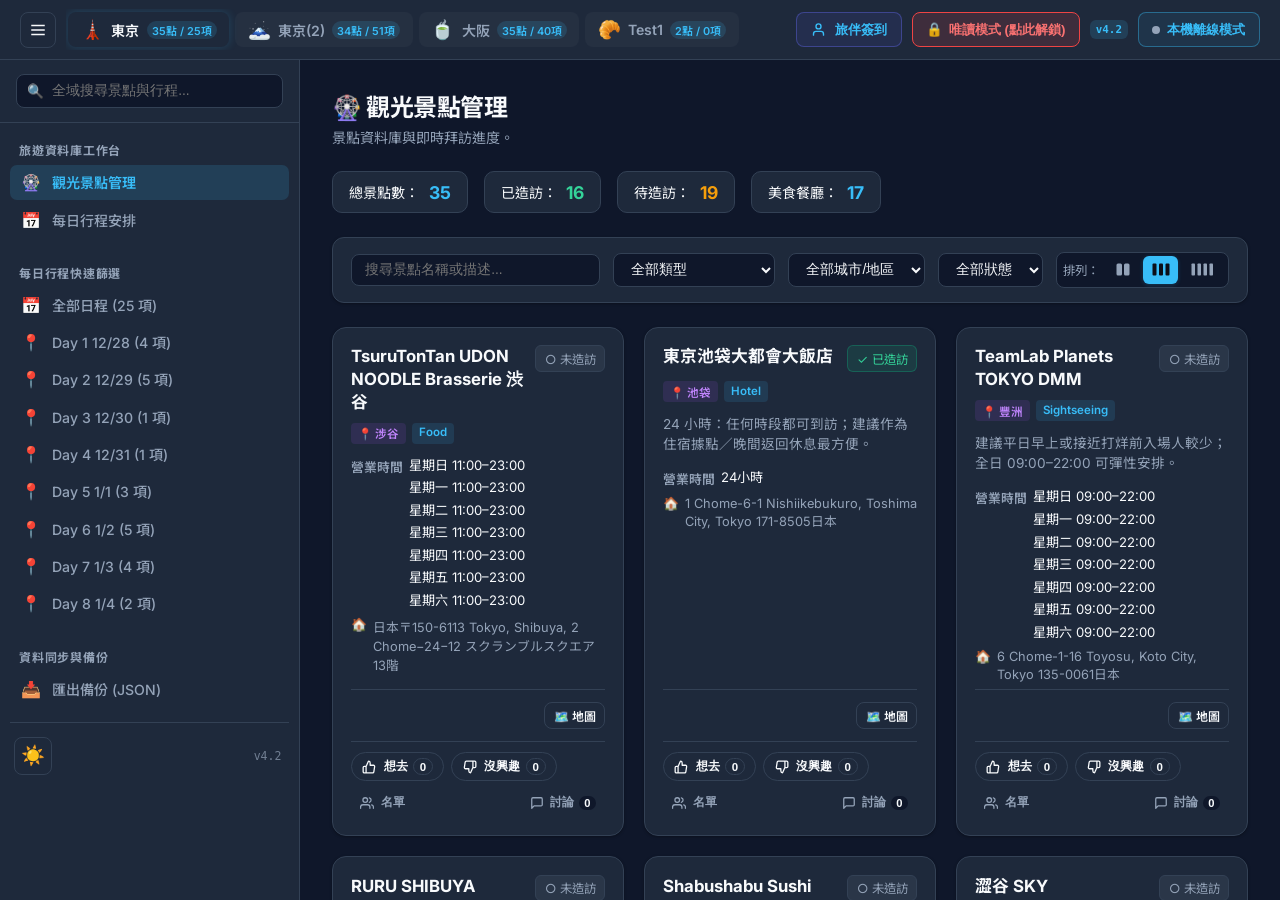
==== index.html @ ea069ae4 "Rev.14 Debug" ====
﻿<!DOCTYPE html>
<html lang="zh-Hant">
<head>
  <meta charset="UTF-8">
  <meta name="viewport" content="width=device-width, initial-scale=1.0, viewport-fit=cover">
  <meta name="theme-color" content="#0f172a">
  <meta http-equiv="Cache-Control" content="no-cache, no-store, must-revalidate">
  <meta http-equiv="Pragma" content="no-cache">
  <meta http-equiv="Expires" content="0">
  <meta name="description" content="旅遊行程規劃與觀光景點指南 - 支援景點與行程線上編輯儲存">
  <meta property="og:title" content="Luke旅遊紀錄">
  <meta property="og:description" content="旅遊行程規劃與觀光景點指南 - 支援景點與行程線上編輯儲存">
  <meta property="og:type" content="website">
  <title>Luke旅遊紀錄</title>
  
  <!-- iOS PWA & Web App Settings -->
  <meta name="apple-mobile-web-app-capable" content="yes">
  <meta name="apple-mobile-web-app-status-bar-style" content="black-translucent">
  <meta name="apple-mobile-web-app-title" content="Luke旅遊紀錄">
  <link rel="apple-touch-icon" href="./apple-touch-icon.png">
  <link rel="apple-touch-icon-precomposed" href="./apple-touch-icon.png">
  <link rel="apple-touch-icon" sizes="180x180" href="./apple-touch-icon.png">
  <link rel="apple-touch-icon" sizes="512x512" href="./images.png">
  <link rel="icon" type="image/png" href="./apple-touch-icon.png">
  <link rel="manifest" href="./manifest.json">

  <!-- Dynamic Exact Viewport Height for iOS PWA Standalone Mode -->
  <script>
    (function() {
      function syncAppHeight() {
        var h = window.innerHeight;
        document.documentElement.style.setProperty('--app-height', h + 'px');
      }
      syncAppHeight();
      window.addEventListener('resize', syncAppHeight);
      window.addEventListener('orientationchange', function() {
        setTimeout(syncAppHeight, 100);
      });
      if (window.visualViewport) {
        window.visualViewport.addEventListener('resize', syncAppHeight);
      }
    })();
  </script>
  
  <!-- Fonts -->
  <link rel="preconnect" href="https://fonts.googleapis.com">
  <link rel="preconnect" href="https://fonts.gstatic.com" crossorigin>
  <link href="https://fonts.googleapis.com/css2?family=Inter:wght@400;500;600;700&family=Noto+Sans+TC:wght@400;500;700&display=swap" rel="stylesheet">

  <!-- Load Extracted Notion CSV Data -->
  <script src="notion_data.js"></script>

  <!-- Firebase Realtime Database SDK (Compat for pure HTML/JS) -->
  <script src="https://www.gstatic.com/firebasejs/9.23.0/firebase-app-compat.js"></script>
  <script src="https://www.gstatic.com/firebasejs/9.23.0/firebase-database-compat.js"></script>

  <style>
    :root {
      --sidebar-width: 300px;
      --header-height: 60px;
      
      /* Theme - Dark (default) */
      --bg-base: #0f172a;
      --bg-sidebar: #1e293b;
      --bg-sidebar-hover: #334155;
      --bg-card: #1e293b;
      --bg-card-hover: #283548;
      --bg-input: #0f172a;
      --border-color: #334155;
      --text-main: #f8fafc;
      --text-muted: #94a3b8;
      --accent: #38bdf8;
      --accent-hover: #0ea5e9;
      --accent-glow: rgba(56, 189, 248, 0.2);
      --badge-bg: rgba(56, 189, 248, 0.15);
      --success: #10b981;
      --warning: #f59e0b;
      --danger: #ef4444;
      --shadow-sm: 0 1px 3px rgba(0,0,0,0.3);
      --shadow-md: 0 4px 12px rgba(0,0,0,0.35);
      --shadow-lg: 0 10px 25px -5px rgba(0,0,0,0.5);
    }

    [data-theme="light"] {
      --bg-base: #f8fafc;
      --bg-sidebar: #ffffff;
      --bg-sidebar-hover: #f1f5f9;
      --bg-card: #ffffff;
      --bg-card-hover: #f8fafc;
      --bg-input: #f1f5f9;
      --border-color: #e2e8f0;
      --text-main: #0f172a;
      --text-muted: #64748b;
      --accent: #0284c7;
      --accent-hover: #0369a1;
      --accent-glow: rgba(2, 132, 199, 0.15);
      --badge-bg: rgba(2, 132, 199, 0.1);
      --shadow-sm: 0 1px 3px rgba(0,0,0,0.06);
      --shadow-md: 0 4px 12px rgba(0,0,0,0.08);
      --shadow-lg: 0 10px 25px -5px rgba(0,0,0,0.1);
    }

    * {
      box-sizing: border-box;
      margin: 0;
      padding: 0;
    }

    html {
      width: 100%;
      height: 100%;
      margin: 0;
      padding: 0;
      overflow: hidden;
      background: var(--bg-base);
      -webkit-text-size-adjust: 100%;
    }

    body {
      font-family: 'Inter', 'Noto Sans TC', -apple-system, sans-serif;
      background: var(--bg-base);
      color: var(--text-main);
      position: fixed;
      top: 0;
      left: 0;
      right: 0;
      bottom: 0;
      width: 100%;
      height: 100%;
      display: flex;
      flex-direction: column;
      overflow: hidden;
      overscroll-behavior: none;
      transition: background-color 0.25s ease;
      padding: 0;
      margin: 0;
    }

    /* Top Navigation Header */
    header {
      min-height: calc(var(--header-height) + env(safe-area-inset-top, 0px));
      padding-top: env(safe-area-inset-top, 0px);
      padding-bottom: 0;
      box-sizing: border-box;
      background: var(--bg-sidebar);
      border-bottom: 1px solid var(--border-color);
      display: flex;
      align-items: center;
      justify-content: space-between;
      padding-left: max(1.25rem, env(safe-area-inset-left, 0px));
      padding-right: max(1.25rem, env(safe-area-inset-right, 0px));
      z-index: 20;
      flex-shrink: 0;
    }

    .header-left {
      display: flex;
      align-items: center;
      gap: 0.65rem;
      flex: 1;
      min-width: 0;
      overflow: hidden;
    }

    .sidebar-toggle-btn {
      background: transparent;
      border: 1px solid var(--border-color);
      color: var(--text-main);
      border-radius: 8px;
      width: 36px;
      height: 36px;
      display: flex;
      align-items: center;
      justify-content: center;
      cursor: pointer;
      transition: all 0.2s;
      flex-shrink: 0;
    }

    .sidebar-toggle-btn:hover {
      background: var(--bg-sidebar-hover);
      border-color: var(--accent);
    }

    .brand-group {
      display: flex;
      align-items: center;
      gap: 0.65rem;
      text-decoration: none;
      color: var(--text-main);
    }

    .brand-icon {
      font-size: 1.4rem;
    }

    .brand-title {
      font-size: 1.05rem;
      font-weight: 700;
      letter-spacing: -0.01em;
    }

    .brand-tag {
      font-size: 0.72rem;
      font-weight: 600;
      background: var(--badge-bg);
      color: var(--accent);
      padding: 0.15rem 0.5rem;
      border-radius: 9999px;
      text-transform: uppercase;
      letter-spacing: 0.05em;
    }

    /* Mobile Destination Selector Dropdown (Hidden on Desktop) */
    .mobile-trip-select-wrap {
      display: none;
    }

    /* Multi-Trip Destination Tabs Outer with Nav Arrows */
    .trip-tabs-outer {
      display: flex;
      align-items: center;
      gap: 0.25rem;
      flex: 1;
      min-width: 0;
      position: relative;
    }

    .trip-tabs-nav-btn {
      width: 26px;
      height: 28px;
      background: var(--bg-card);
      border: 1px solid var(--border-color);
      color: var(--text-muted);
      border-radius: 6px;
      display: inline-flex;
      align-items: center;
      justify-content: center;
      font-size: 1.15rem;
      font-weight: 700;
      cursor: pointer;
      flex-shrink: 0;
      transition: all 0.2s;
      z-index: 5;
      user-select: none;
      padding: 0;
      line-height: 1;
    }

    .trip-tabs-nav-btn:hover {
      color: var(--accent);
      background: var(--bg-sidebar-hover);
      border-color: var(--accent);
      box-shadow: 0 0 8px var(--accent-glow);
    }

    .trip-tabs-nav-btn.hidden {
      display: none !important;
    }

    /* Multi-Trip Destination Tabs */
    .trip-tabs-wrapper {
      display: flex;
      align-items: center;
      gap: 0.45rem;
      flex: 1;
      min-width: 0;
      max-width: 100%;
      overflow-x: auto;
      overflow-y: hidden;
      -webkit-overflow-scrolling: touch;
      touch-action: pan-x;
      overscroll-behavior-x: contain;
      scrollbar-width: none;
      padding: 3px 10px 3px 2px;
    }

    .trip-tabs-wrapper::-webkit-scrollbar {
      display: none;
    }

    .trip-tabs-list {
      display: flex;
      align-items: center;
      gap: 0.35rem;
      flex-shrink: 0;
    }

    .trip-tab {
      display: inline-flex;
      align-items: center;
      gap: 0.45rem;
      padding: 0.38rem 0.8rem;
      border-radius: 8px;
      font-size: 0.88rem;
      font-weight: 600;
      color: var(--text-muted);
      background: rgba(255, 255, 255, 0.03);
      cursor: grab;
      white-space: nowrap;
      transition: transform 0.15s ease, opacity 0.15s ease, box-shadow 0.15s ease, border-color 0.15s ease;
      user-select: none;
      -webkit-user-select: none;
      touch-action: pan-x;
      flex-shrink: 0;
      position: relative;
    }

    .trip-tab:active {
      cursor: grabbing;
    }

    .trip-tab.dragging {
      opacity: 0.35;
      transform: scale(0.95);
    }

    .trip-tab.drag-over {
      border-color: var(--accent) !important;
      background: rgba(56, 189, 248, 0.15) !important;
      box-shadow: 0 0 14px var(--accent-glow) !important;
      transform: scale(1.04);
    }

    .trip-tab.touch-dragging {
      opacity: 0.95;
      transform: scale(1.08) translateY(-4px);
      box-shadow: 0 8px 24px rgba(0, 0, 0, 0.5), 0 0 16px var(--accent) !important;
      border-color: var(--accent) !important;
      background: var(--bg-card) !important;
      z-index: 99;
    }

    .trip-tab:hover {
      color: var(--text-main);
      background: var(--bg-sidebar-hover);
      border-color: rgba(56, 189, 248, 0.4);
    }

    .trip-tab.active {
      color: var(--text-main);
      background: var(--bg-card);
      border-color: var(--accent);
      box-shadow: 0 0 10px var(--accent-glow);
    }

    .trip-tab-icon {
      font-size: 1.15rem;
    }

    .trip-tab-title {
      font-weight: 700;
      letter-spacing: -0.01em;
    }

    .trip-tab-badge {
      font-size: 0.68rem;
      padding: 1px 5px;
      border-radius: 9999px;
      background: var(--badge-bg);
      color: var(--accent);
      font-weight: 600;
    }

    .trip-tab-edit-btn, .trip-tab-close-btn,
    .trip-tab-edit, .trip-tab-close {
      background: transparent;
      border: none;
      color: var(--text-muted);
      cursor: pointer;
      font-size: 0.72rem;
      opacity: 0.45;
      padding: 2px 3px;
      border-radius: 4px;
      transition: opacity 0.15s, transform 0.15s;
      line-height: 1;
      display: inline-flex;
      align-items: center;
      justify-content: center;
    }

    .trip-tab:hover .trip-tab-edit-btn,
    .trip-tab:hover .trip-tab-close-btn,
    .trip-tab:hover .trip-tab-edit,
    .trip-tab:hover .trip-tab-close {
      opacity: 0.9;
    }

    .trip-tab-edit-btn:hover, .trip-tab-edit:hover {
      opacity: 1;
      color: var(--accent);
      transform: scale(1.2);
    }

    .trip-tab-close-btn:hover, .trip-tab-close:hover {
      opacity: 1;
      color: var(--danger);
      transform: scale(1.2);
    }

    .trip-add-tab-btn {
      background: transparent;
      border: 1px dashed var(--accent);
      color: var(--accent);
      border-radius: 8px;
      padding: 0.36rem 0.7rem;
      font-size: 0.8rem;
      font-weight: 600;
      cursor: pointer;
      display: inline-flex;
      align-items: center;
      gap: 0.3rem;
      white-space: nowrap;
      transition: all 0.2s;
      flex-shrink: 0;
    }

    .trip-add-tab-btn:hover {
      background: rgba(56, 189, 248, 0.12);
      transform: translateY(-1px);
    }

    .emoji-picker-container {
      max-height: 220px;
      overflow-y: auto;
      padding: 0.65rem 0.75rem;
      background: var(--bg-card);
      border: 1px solid var(--border-color);
      border-radius: 8px;
      display: flex;
      flex-direction: column;
      gap: 0.75rem;
    }

    .emoji-category-group {
      display: flex;
      flex-direction: column;
      gap: 0.35rem;
    }

    .emoji-category-title {
      font-size: 0.76rem;
      font-weight: 700;
      color: var(--accent);
      letter-spacing: 0.02em;
      display: flex;
      align-items: center;
      gap: 0.3rem;
    }

    .emoji-picker-row {
      display: flex;
      gap: 0.45rem;
      flex-wrap: wrap;
    }

    .emoji-opt-btn {
      display: inline-flex;
      align-items: center;
      gap: 0.35rem;
      padding: 0.4rem 0.65rem;
      background: var(--bg-input);
      border: 1px solid var(--border-color);
      border-radius: 8px;
      color: var(--text-main);
      font-size: 0.85rem;
      cursor: pointer;
      transition: all 0.15s ease;
      white-space: nowrap;
    }

    .emoji-opt-btn:hover {
      border-color: var(--accent);
      background: var(--bg-sidebar-hover);
      transform: translateY(-1px);
    }

    .emoji-opt-btn.active {
      border-color: var(--accent);
      background: rgba(56, 189, 248, 0.18);
      color: var(--accent);
      box-shadow: 0 0 8px var(--accent-glow);
      font-weight: 600;
    }



    .header-actions {
      display: flex;
      align-items: center;
      gap: 0.6rem;
      flex-shrink: 0;
    }

    .btn {
      padding: 0.45rem 0.85rem;
      border-radius: 8px;
      font-size: 0.84rem;
      font-weight: 600;
      border: 1px solid var(--border-color);
      background: var(--bg-card);
      color: var(--text-main);
      cursor: pointer;
      display: inline-flex;
      align-items: center;
      gap: 0.4rem;
      text-decoration: none;
      transition: all 0.2s;
    }

    .btn:hover {
      background: var(--bg-sidebar-hover);
      border-color: var(--accent);
    }

    .btn-primary {
      background: var(--accent);
      color: #0b0f19;
      border: none;
    }

    .btn-primary:hover {
      background: var(--accent-hover);
      transform: translateY(-1px);
    }

    .btn-success {
      background: var(--success);
      color: #ffffff;
      border: none;
    }

    .btn-success:hover {
      opacity: 0.9;
    }

    .btn-danger {
      color: var(--danger);
      border-color: rgba(239, 68, 68, 0.3);
    }

    .btn-danger:hover {
      background: rgba(239, 68, 68, 0.1);
      border-color: var(--danger);
    }

    /* Main Container Layout */
    .app-body {
      display: flex;
      flex: 1;
      min-height: 0;
      overflow: hidden;
      position: relative;
    }

    /* Sidebar Navigation */
    aside.sidebar {
      width: var(--sidebar-width);
      background: var(--bg-sidebar);
      border-right: 1px solid var(--border-color);
      display: flex;
      flex-direction: column;
      flex-shrink: 0;
      transition: width 0.22s cubic-bezier(0.16, 1, 0.3, 1);
      z-index: 10;
      min-width: 0;
      position: relative;
      overflow: hidden;
    }

    aside.sidebar.resizing {
      transition: none !important;
      user-select: none;
    }

    aside.sidebar.collapsed {
      width: 0 !important;
      min-width: 0 !important;
      margin-left: 0 !important;
      border-right: none !important;
      overflow: hidden !important;
      pointer-events: none;
      visibility: hidden;
    }

    aside.sidebar.collapsed + .sidebar-resizer {
      display: none !important;
    }

    /* Mobile Sidebar Backdrop Overlay (Hidden on Desktop) */
    .sidebar-overlay {
      display: none;
    }

    /* Sidebar Resizer Handle */
    .sidebar-resizer {
      width: 10px;
      cursor: col-resize;
      position: relative;
      flex-shrink: 0;
      z-index: 20;
      margin-left: -5px;
      margin-right: -5px;
      display: flex;
      align-items: center;
      justify-content: center;
      transition: background 0.15s;
    }

    .sidebar-resizer-line {
      width: 2px;
      height: 100%;
      background: transparent;
      transition: background 0.2s, box-shadow 0.2s;
    }

    .sidebar-resizer:hover .sidebar-resizer-line,
    .sidebar-resizer.active .sidebar-resizer-line {
      background: var(--accent);
      box-shadow: 0 0 8px var(--accent-glow);
    }

    .sidebar-resizer:hover,
    .sidebar-resizer.active {
      background: rgba(56, 189, 248, 0.08);
    }

    body.resizing-sidebar {
      cursor: col-resize !important;
      user-select: none !important;
    }

    .search-box {
      padding: 0.85rem 1rem;
      border-bottom: 1px solid var(--border-color);
      position: relative;
    }

    .search-input {
      width: 100%;
      background: var(--bg-input);
      border: 1px solid var(--border-color);
      border-radius: 8px;
      padding: 0.55rem 0.85rem 0.55rem 2.2rem;
      font-size: 0.86rem;
      color: var(--text-main);
      outline: none;
      transition: border-color 0.2s;
    }

    .search-input:focus {
      border-color: var(--accent);
      box-shadow: 0 0 0 3px var(--accent-glow);
    }

    .search-icon {
      position: absolute;
      left: 1.7rem;
      top: 50%;
      transform: translateY(-50%);
      color: var(--text-muted);
      pointer-events: none;
      font-size: 0.85rem;
    }

    .nav-content {
      flex: 1;
      overflow-y: auto;
      padding: 0.75rem 0.6rem;
    }

    .nav-content::-webkit-scrollbar {
      width: 5px;
    }

    .nav-content::-webkit-scrollbar-thumb {
      background: var(--border-color);
      border-radius: 4px;
    }

    .category-group {
      margin-bottom: 1.25rem;
    }

    .category-header {
      font-size: 0.75rem;
      font-weight: 700;
      text-transform: uppercase;
      letter-spacing: 0.06em;
      color: var(--text-muted);
      padding: 0.4rem 0.6rem;
      user-select: none;
    }

    .nav-item {
      display: flex;
      align-items: center;
      gap: 0.6rem;
      padding: 0.48rem 0.65rem;
      border-radius: 7px;
      color: var(--text-muted);
      text-decoration: none;
      font-size: 0.88rem;
      font-weight: 500;
      transition: all 0.15s ease;
      cursor: pointer;
      user-select: none;
      margin-bottom: 2px;
      width: 100%;
      box-sizing: border-box;
    }

    .nav-item:hover {
      background: var(--bg-sidebar-hover);
      color: var(--text-main);
    }

    .nav-item.active {
      background: var(--badge-bg);
      color: var(--accent);
      font-weight: 600;
    }

    .nav-item .icon {
      font-size: 1rem;
      flex-shrink: 0;
      width: 22px;
      display: inline-flex;
      align-items: center;
      justify-content: center;
    }

    .nav-item .label {
      flex: 1 1 auto;
      min-width: 0;
      overflow: hidden;
      text-overflow: ellipsis;
      white-space: nowrap;
      display: block;
      color: inherit;
    }

    /* Content Area */
    main.content-pane {
      flex: 1;
      width: 100%;
      min-width: 0;
      height: 100%;
      background: var(--bg-base);
      display: flex;
      flex-direction: column;
      position: relative;
      overflow-y: auto;
      -webkit-overflow-scrolling: touch;
      touch-action: pan-y;
      overscroll-behavior-y: contain;
    }

    .view-section {
      display: none;
      width: 100%;
      min-width: 0;
      min-height: 100%;
    }

    .view-section.active {
      display: block;
    }

    /* Iframe Viewer for Notion HTML */
    #notion-viewer-frame {
      width: 100%;
      height: 100%;
      border: none;
      background: #ffffff;
    }

    /* ===================================================
       Editable Workspace (Spots & Itinerary)
       =================================================== */
    .workspace-wrapper {
      width: 100%;
      max-width: 1440px;
      margin: 0 auto;
      padding: 1.75rem 2rem calc(3rem + env(safe-area-inset-bottom, 0px)) 2rem;
      box-sizing: border-box;
    }

    .workspace-header {
      display: flex;
      justify-content: space-between;
      align-items: center;
      flex-wrap: wrap;
      gap: 1rem;
      margin-bottom: 1.5rem;
    }

    .workspace-title-group h2 {
      font-size: 1.5rem;
      font-weight: 700;
      letter-spacing: -0.02em;
      display: flex;
      align-items: center;
      gap: 0.5rem;
    }

    .workspace-title-group p {
      font-size: 0.88rem;
      color: var(--text-muted);
      margin-top: 0.25rem;
    }

    .stats-bar {
      display: flex;
      gap: 1rem;
      flex-wrap: wrap;
      margin-bottom: 1.5rem;
    }

    .stat-badge {
      background: var(--bg-card);
      border: 1px solid var(--border-color);
      border-radius: 10px;
      padding: 0.6rem 1rem;
      display: flex;
      align-items: center;
      gap: 0.6rem;
      font-size: 0.88rem;
    }

    .stat-badge strong {
      color: var(--accent);
      font-size: 1.1rem;
    }

    .filter-toolbar {
      background: var(--bg-card);
      border: 1px solid var(--border-color);
      border-radius: 12px;
      padding: 0.85rem 1.1rem;
      display: flex;
      gap: 0.8rem;
      align-items: center;
      flex-wrap: wrap;
      margin-bottom: 1.5rem;
      box-shadow: var(--shadow-sm);
    }

    .filter-select, .filter-input {
      background: var(--bg-input);
      border: 1px solid var(--border-color);
      color: var(--text-main);
      padding: 0.45rem 0.85rem;
      border-radius: 8px;
      font-size: 0.86rem;
      outline: none;
    }

    .filter-select:focus, .filter-input:focus {
      border-color: var(--accent);
    }

    /* Column Layout Switcher */
    .col-layout-selector {
      display: flex;
      align-items: center;
      gap: 0.25rem;
      background: var(--bg-input);
      border: 1px solid var(--border-color);
      padding: 0.2rem 0.4rem;
      border-radius: 8px;
      margin-left: auto;
    }

    .col-btn {
      background: transparent;
      border: none;
      color: var(--text-muted);
      padding: 0.35rem 0.55rem;
      border-radius: 6px;
      cursor: pointer;
      display: inline-flex;
      align-items: center;
      justify-content: center;
      transition: all 0.15s ease;
      height: 28px;
    }

    .col-btn:hover {
      color: var(--text-main);
      background: var(--bg-sidebar-hover);
    }

    .col-btn.active {
      background: var(--accent);
      color: #0b0f19;
      box-shadow: 0 1px 4px var(--accent-glow);
    }

    /* Cards Grid (Spots) */
    .spots-grid {
      display: grid;
      gap: 1.25rem;
      margin-bottom: 2.5rem;
      transition: all 0.2s ease;
    }

    .spots-grid.cols-2 {
      grid-template-columns: repeat(2, minmax(0, 1fr));
    }

    .spots-grid.cols-3 {
      grid-template-columns: repeat(3, minmax(0, 1fr));
    }

    .spots-grid.cols-4 {
      grid-template-columns: repeat(4, minmax(0, 1fr));
    }

    /* Responsive fallbacks */
    @media (max-width: 1200px) {
      .spots-grid.cols-4 {
        grid-template-columns: repeat(3, minmax(0, 1fr));
      }
    }
    @media (max-width: 850px) {
      .spots-grid.cols-3, .spots-grid.cols-4 {
        grid-template-columns: repeat(2, minmax(0, 1fr));
      }
    }
    @media (max-width: 600px) {
      .spots-grid.cols-2, .spots-grid.cols-3, .spots-grid.cols-4 {
        grid-template-columns: 1fr;
      }
    }

    .spot-card {
      background: var(--bg-card);
      border: 1px solid var(--border-color);
      border-radius: 14px;
      overflow: hidden;
      display: flex;
      flex-direction: column;
      transition: all 0.2s ease;
      box-shadow: var(--shadow-sm);
      position: relative;
    }

    .spot-card:hover {
      border-color: var(--accent);
      transform: translateY(-3px);
      box-shadow: var(--shadow-md);
    }

    .spot-card-img-wrap {
      width: 100%;
      height: 140px;
      background: #1e293b;
      position: relative;
      overflow: hidden;
    }

    .spot-card-img {
      width: 100%;
      height: 100%;
      object-fit: cover;
    }

    /* Spot Photo Dropzone */
    .spot-dropzone {
      border: 2px dashed var(--border-color);
      border-radius: 12px;
      background: var(--bg-base);
      cursor: pointer;
      overflow: hidden;
      position: relative;
      min-height: 140px;
      display: flex;
      align-items: center;
      justify-content: center;
      transition: all 0.2s ease;
      user-select: none;
    }

    .spot-dropzone:hover {
      border-color: var(--accent);
      background: rgba(56, 189, 248, 0.04);
    }

    .spot-dropzone.dragover {
      border-color: var(--accent);
      background: rgba(56, 189, 248, 0.12);
      transform: scale(1.01);
      box-shadow: 0 0 15px var(--accent-glow);
    }

    .dropzone-empty-state {
      padding: 1.5rem 1rem;
      text-align: center;
      display: flex;
      flex-direction: column;
      align-items: center;
      gap: 0.35rem;
    }

    .dropzone-icon {
      font-size: 2.2rem;
      margin-bottom: 0.2rem;
    }

    .dropzone-text {
      font-size: 0.88rem;
      color: var(--text-main);
    }

    .dropzone-text strong {
      color: var(--accent);
    }

    .dropzone-hint {
      font-size: 0.76rem;
      color: var(--text-muted);
    }

    .dropzone-preview-state {
      width: 100%;
      height: 180px;
      position: relative;
      overflow: hidden;
    }

    .dropzone-img {
      width: 100%;
      height: 100%;
      object-fit: cover;
      display: block;
    }

    .dropzone-overlay {
      position: absolute;
      bottom: 0;
      left: 0;
      right: 0;
      padding: 0.6rem;
      background: linear-gradient(to top, rgba(0, 0, 0, 0.75), transparent);
      display: flex;
      justify-content: center;
      gap: 0.6rem;
      opacity: 0.95;
      transition: opacity 0.2s;
    }

    .spot-dropzone:hover .dropzone-overlay {
      opacity: 1;
    }

    .spot-card-body {
      padding: 1.1rem;
      flex: 1;
      display: flex;
      flex-direction: column;
    }

    .spot-card-header {
      display: flex;
      justify-content: space-between;
      align-items: flex-start;
      gap: 0.5rem;
      margin-bottom: 0.6rem;
    }

    .spot-title {
      font-size: 1.05rem;
      font-weight: 700;
      line-height: 1.35;
      color: var(--text-main);
    }

    .visited-toggle {
      display: flex;
      align-items: center;
      gap: 0.35rem;
      font-size: 0.78rem;
      padding: 0.2rem 0.55rem;
      border-radius: 6px;
      background: rgba(16, 185, 129, 0.12);
      color: #34d399;
      cursor: pointer;
      user-select: none;
      border: 1px solid rgba(16, 185, 129, 0.3);
      flex-shrink: 0;
    }

    .visited-toggle.not-visited {
      background: rgba(148, 163, 184, 0.1);
      color: var(--text-muted);
      border-color: var(--border-color);
    }

    .spot-tags {
      display: flex;
      flex-wrap: wrap;
      gap: 0.35rem;
      margin-bottom: 0.75rem;
    }

    .spot-tag {
      font-size: 0.72rem;
      font-weight: 600;
      padding: 0.15rem 0.45rem;
      border-radius: 4px;
      background: rgba(56, 189, 248, 0.12);
      color: var(--accent);
    }

    .spot-tag-city {
      background: rgba(168, 85, 247, 0.12);
      color: #c084fc;
    }

    .spot-desc {
      font-size: 0.85rem;
      color: var(--text-muted);
      margin-bottom: 0.85rem;
      line-height: 1.5;
      white-space: pre-line;
    }

    .spot-meta-row {
      font-size: 0.8rem;
      color: var(--text-muted);
      margin-bottom: 0.35rem;
      display: flex;
      gap: 0.4rem;
    }

    .spot-meta-row.spot-meta-hours {
      align-items: flex-start;
      margin-bottom: 0.45rem;
    }

    .spot-hours-list {
      display: flex;
      flex-direction: column;
      gap: 0.22rem;
      line-height: 1.45;
      font-size: 0.82rem;
      color: var(--text-main);
    }

    .spot-hours-item {
      white-space: nowrap;
    }

    .spot-actions {
      display: flex;
      justify-content: flex-end;
      gap: 0.5rem;
      margin-top: auto;
      padding-top: 0.75rem;
      border-top: 1px solid var(--border-color);
    }

    /* Itinerary Timeline */
    .day-selector {
      display: flex;
      gap: 0.5rem;
      overflow-x: auto;
      padding-bottom: 0.75rem;
      margin-bottom: 1.5rem;
    }

    .day-btn {
      padding: 0.45rem 0.85rem;
      border-radius: 8px;
      background: var(--bg-card);
      border: 1px solid var(--border-color);
      color: var(--text-muted);
      font-size: 0.86rem;
      font-weight: 600;
      cursor: grab;
      white-space: nowrap;
      transition: transform 0.15s ease, opacity 0.15s ease, box-shadow 0.15s ease, border-color 0.15s ease;
      display: inline-flex;
      align-items: center;
      gap: 0.45rem;
      user-select: none;
      -webkit-user-select: none;
      touch-action: pan-x;
      position: relative;
    }

    .day-btn:active {
      cursor: grabbing;
    }

    .day-btn.dragging {
      opacity: 0.35;
      transform: scale(0.95);
    }

    .day-btn.drag-over {
      border-color: var(--accent) !important;
      background: rgba(56, 189, 248, 0.18) !important;
      box-shadow: 0 0 14px var(--accent-glow) !important;
      transform: scale(1.04);
    }

    .day-btn.touch-dragging {
      opacity: 0.95;
      transform: scale(1.08) translateY(-4px);
      box-shadow: 0 8px 24px rgba(0, 0, 0, 0.5), 0 0 16px var(--accent) !important;
      border-color: var(--accent) !important;
      z-index: 99;
    }

    .day-btn:hover {
      color: var(--text-main);
      border-color: var(--accent);
    }

    .day-btn.active {
      background: var(--accent);
      color: #0b0f19;
      border-color: var(--accent);
      box-shadow: 0 2px 8px var(--accent-glow);
    }

    .day-btn-edit-icon {
      font-size: 0.72rem;
      opacity: 0.6;
      padding: 2px 4px;
      border-radius: 4px;
      transition: all 0.15s;
    }

    .day-btn:hover .day-btn-edit-icon {
      opacity: 1;
    }

    .day-btn-edit-icon:hover {
      background: rgba(255, 255, 255, 0.2);
      transform: scale(1.15);
    }

    .timeline-container {
      position: relative;
      padding-left: 2.2rem;
      margin-bottom: 3rem;
    }

    .timeline-container::before {
      content: '';
      position: absolute;
      left: 11px;
      top: 12px;
      bottom: 12px;
      width: 2px;
      background: linear-gradient(to bottom, var(--accent), rgba(56, 189, 248, 0.15));
    }

    /* Day Separator Divider between Days */
    .day-separator {
      position: relative;
      margin: 2.2rem 0 1.2rem 0;
    }

    .day-separator:first-child {
      margin-top: 0.5rem;
    }

    .day-separator-dot {
      position: absolute;
      left: -2.2rem;
      top: 50%;
      transform: translate(calc(-50% + 7px), -50%);
      width: 24px;
      height: 24px;
      border-radius: 50%;
      background: var(--bg-card);
      border: 2px solid var(--accent);
      display: flex;
      align-items: center;
      justify-content: center;
      font-size: 0.78rem;
      box-shadow: 0 0 10px var(--accent-glow);
      z-index: 2;
    }

    .day-separator-content {
      display: flex;
      align-items: center;
      gap: 0.85rem;
      width: 100%;
    }

    .day-separator-badge {
      background: linear-gradient(135deg, rgba(56, 189, 248, 0.2), rgba(129, 140, 248, 0.22));
      border: 1px solid rgba(56, 189, 248, 0.45);
      color: var(--accent);
      font-weight: 700;
      font-size: 0.95rem;
      padding: 0.38rem 1rem;
      border-radius: 9999px;
      display: inline-flex;
      align-items: center;
      gap: 0.5rem;
      box-shadow: 0 2px 8px rgba(0, 0, 0, 0.25);
    }

    .day-separator-line {
      flex: 1;
      height: 1px;
      background: linear-gradient(to right, rgba(56, 189, 248, 0.4), var(--border-color), transparent);
    }

    .itin-item {
      position: relative;
      background: var(--bg-card);
      border: 1px solid var(--border-color);
      border-radius: 12px;
      padding: 1.1rem 1.25rem;
      margin-bottom: 1.1rem;
      transition: all 0.2s;
      box-shadow: var(--shadow-sm);
    }

    .itin-item:hover {
      border-color: var(--accent);
      box-shadow: var(--shadow-md);
    }

    .itin-dot {
      position: absolute;
      left: -2.2rem;
      top: 1.2rem;
      width: 14px;
      height: 14px;
      border-radius: 50%;
      background: var(--bg-base);
      border: 3px solid var(--accent);
      box-shadow: 0 0 8px var(--accent);
    }

    .itin-header {
      display: flex;
      justify-content: space-between;
      align-items: center;
      gap: 0.75rem;
      margin-bottom: 0.5rem;
    }

    .itin-title {
      font-size: 1.05rem;
      font-weight: 700;
    }

    .itin-time-badge {
      font-size: 0.8rem;
      font-weight: 600;
      color: var(--accent);
      background: var(--badge-bg);
      padding: 0.2rem 0.55rem;
      border-radius: 6px;
    }

    .itin-meta-grid {
      display: grid;
      grid-template-columns: repeat(auto-fit, minmax(200px, 1fr));
      gap: 0.6rem;
      font-size: 0.84rem;
      color: var(--text-muted);
      margin-bottom: 0.6rem;
    }

    .itin-note-box {
      background: var(--bg-input);
      border-radius: 6px;
      padding: 0.55rem 0.75rem;
      font-size: 0.84rem;
      color: var(--text-main);
      margin-top: 0.6rem;
      border-left: 3px solid var(--accent);
    }

    .itin-actions {
      display: flex;
      justify-content: flex-end;
      gap: 0.5rem;
      margin-top: 0.85rem;
      padding-top: 0.65rem;
      border-top: 1px solid var(--border-color);
    }

    /* Quick Spot Dropdown Menu on Timeline */
    .quick-spot-menu {
      position: absolute;
      right: 0;
      top: calc(100% + 6px);
      min-width: 280px;
      max-width: 340px;
      max-height: 360px;
      overflow-y: auto;
      background: var(--bg-sidebar);
      border: 1px solid var(--border-color);
      border-radius: 10px;
      box-shadow: 0 10px 25px rgba(0, 0, 0, 0.5);
      padding: 0.4rem 0;
      z-index: 100;
      display: none;
    }

    .quick-spot-menu.active {
      display: block;
      animation: modalIn 0.15s ease;
    }

    .quick-spot-menu-header {
      padding: 0.45rem 0.85rem 0.35rem 0.85rem;
      font-size: 0.75rem;
      font-weight: 700;
      color: var(--accent);
      border-bottom: 1px solid var(--border-color);
      letter-spacing: 0.02em;
      display: flex;
      justify-content: space-between;
      align-items: center;
    }

    .quick-spot-menu-item {
      padding: 0.55rem 0.85rem;
      display: flex;
      flex-direction: column;
      gap: 0.15rem;
      cursor: pointer;
      border-bottom: 1px solid rgba(255, 255, 255, 0.04);
      transition: background 0.15s;
      text-align: left;
    }

    .quick-spot-menu-item:hover {
      background: var(--bg-sidebar-hover);
    }

    .quick-spot-menu-title {
      font-size: 0.88rem;
      font-weight: 600;
      color: var(--text-main);
      display: flex;
      align-items: center;
      justify-content: space-between;
    }

    .quick-spot-menu-meta {
      font-size: 0.75rem;
      color: var(--text-muted);
    }

    /* Modal Dialog */
    .modal-overlay {
      position: fixed;
      top: 0;
      left: 0;
      right: 0;
      bottom: 0;
      background: rgba(0, 0, 0, 0.7);
      backdrop-filter: blur(4px);
      display: none;
      align-items: center;
      justify-content: center;
      z-index: 100;
      padding: 1.5rem;
    }

    .modal-overlay.active {
      display: flex;
    }

    .modal-card {
      background: var(--bg-sidebar);
      border: 1px solid var(--border-color);
      border-radius: 16px;
      width: 100%;
      max-width: 580px;
      max-height: 90vh;
      display: flex;
      flex-direction: column;
      box-shadow: var(--shadow-lg);
      overflow: hidden;
      animation: modalIn 0.2s cubic-bezier(0.16, 1, 0.3, 1);
    }

    @keyframes modalIn {
      from { opacity: 0; transform: scale(0.95); }
      to { opacity: 1; transform: scale(1); }
    }

    .modal-header {
      padding: 1.1rem 1.4rem;
      border-bottom: 1px solid var(--border-color);
      display: flex;
      justify-content: space-between;
      align-items: center;
    }

    .modal-header h3 {
      font-size: 1.15rem;
      font-weight: 700;
    }

    .modal-close-btn {
      background: transparent;
      border: none;
      color: var(--text-muted);
      font-size: 1.25rem;
      cursor: pointer;
    }

    .modal-body {
      padding: 1.4rem;
      overflow-y: auto;
      display: flex;
      flex-direction: column;
      gap: 1rem;
    }

    .form-group {
      display: flex;
      flex-direction: column;
      gap: 0.35rem;
    }

    .form-group label {
      font-size: 0.82rem;
      font-weight: 600;
      color: var(--text-muted);
    }

    .form-control {
      background: var(--bg-input);
      border: 1px solid var(--border-color);
      color: var(--text-main);
      padding: 0.55rem 0.85rem;
      border-radius: 8px;
      font-size: 0.88rem;
      outline: none;
      font-family: inherit;
    }

    .form-control:focus {
      border-color: var(--accent);
      box-shadow: 0 0 0 3px var(--accent-glow);
    }

    textarea.form-control {
      min-height: 90px;
      resize: vertical;
    }

    .modal-footer {
      padding: 1rem 1.4rem;
      border-top: 1px solid var(--border-color);
      display: flex;
      justify-content: flex-end;
      gap: 0.75rem;
      background: var(--bg-card);
    }

    /* Toast */
    .toast {
      position: fixed;
      bottom: 24px;
      right: 24px;
      background: var(--success);
      color: #ffffff;
      padding: 0.75rem 1.25rem;
      border-radius: 8px;
      font-size: 0.88rem;
      font-weight: 600;
      box-shadow: 0 10px 25px rgba(0,0,0,0.3);
      transform: translateY(100px);
      opacity: 0;
      transition: all 0.25s cubic-bezier(0.16, 1, 0.3, 1);
      z-index: 999;
      display: flex;
      align-items: center;
      gap: 0.5rem;
    }

    .toast.show {
      transform: translateY(0);
      opacity: 1;
    }

    /* Mobile Responsive Optimizations */
    @media (max-width: 768px) {
      html, body {
        position: static !important;
        width: 100% !important;
        height: auto !important;
        min-height: 100% !important;
        overflow-x: hidden !important;
        overflow-y: auto !important;
        -webkit-overflow-scrolling: touch !important;
      }
      .app-body {
        display: block !important;
        overflow: visible !important;
        height: auto !important;
      }
      main.content-pane {
        display: block !important;
        overflow: visible !important;
        height: auto !important;
        min-height: 100% !important;
      }
      header {
        position: sticky !important;
        top: 0 !important;
        z-index: 100 !important;
        padding-top: env(safe-area-inset-top, 0px);
        padding-bottom: 0.35rem;
        padding-left: max(0.4rem, env(safe-area-inset-left, 0px));
        padding-right: max(0.4rem, env(safe-area-inset-right, 0px));
        min-height: calc(52px + env(safe-area-inset-top, 0px));
        height: auto;
        gap: 0.25rem;
      }
      /* 防止 iOS Safari 點擊輸入框時自動縮放導致視窗上移 */
      input, select, textarea {
        font-size: 16px !important;
      }
      .search-input {
        font-size: 16px !important;
      }
      .header-left {
        gap: 0.25rem;
        flex: 1;
        min-width: 0;
      }
      .sidebar-toggle-btn {
        width: 32px;
        height: 32px;
        flex-shrink: 0;
      }
      .header-actions {
        gap: 0.2rem;
        flex-shrink: 0;
      }
      .header-actions .btn {
        padding: 0.28rem 0.42rem;
        font-size: 0.72rem;
        white-space: nowrap;
      }
      #perm-badge-btn {
        padding: 0.28rem 0.42rem;
        font-size: 0.72rem;
      }
      #cloud-sync-header-btn {
        padding: 0.28rem 0.38rem;
        font-size: 0.72rem;
      }
      /* Mobile Destination Selector: Hide scrollable tabs, show clean dropdown selector */
      .trip-tabs-outer {
        display: none !important;
      }
      .mobile-trip-select-wrap {
        display: flex;
        align-items: center;
        flex: 1;
        min-width: 0;
        margin: 0 0.15rem;
      }
      .mobile-trip-select {
        width: 100%;
        max-width: 100%;
        height: 34px;
        padding: 0.2rem 1.6rem 0.2rem 0.55rem;
        background-color: var(--bg-card);
        color: var(--text-main);
        border: 1px solid var(--border-color);
        border-radius: 8px;
        font-size: 0.82rem;
        font-weight: 600;
        cursor: pointer;
        outline: none;
        appearance: none;
        -webkit-appearance: none;
        background-image: url("data:image/svg+xml;charset=UTF-8,%3csvg xmlns='http://www.w3.org/2000/svg' viewBox='0 0 24 24' fill='none' stroke='%2338bdf8' stroke-width='2.5' stroke-linecap='round' stroke-linejoin='round'%3e%3cpolyline points='6 9 12 15 18 9'%3e%3c/polyline%3e%3c/svg%3e");
        background-repeat: no-repeat;
        background-position: right 0.45rem center;
        background-size: 0.95rem;
        box-shadow: var(--shadow-sm);
        transition: border-color 0.2s, box-shadow 0.2s;
        text-overflow: ellipsis;
        white-space: nowrap;
        overflow: hidden;
      }
      .mobile-trip-select:focus {
        border-color: var(--accent);
        box-shadow: 0 0 0 2px var(--accent-glow);
      }
      .mobile-trip-select option {
        background: var(--bg-sidebar);
        color: var(--text-main);
        padding: 0.4rem;
        font-size: 0.85rem;
      }
      aside.sidebar {
        position: fixed !important;
        top: 0;
        bottom: 0;
        left: 0;
        height: 100% !important;
        height: 100dvh !important;
        width: min(315px, 82vw) !important;
        max-width: 85vw;
        box-shadow: 0 0 35px rgba(0, 0, 0, 0.75);
        z-index: 250;
        transform: translateX(0);
        transition: transform 0.24s cubic-bezier(0.16, 1, 0.3, 1), opacity 0.2s ease;
      }
      aside.sidebar.collapsed {
        width: min(315px, 82vw) !important;
        min-width: min(315px, 82vw) !important;
        transform: translateX(-100%) !important;
        box-shadow: none !important;
        pointer-events: none !important;
        visibility: hidden !important;
      }
      .sidebar-resizer {
        display: none !important;
      }
      .sidebar-overlay {
        display: block;
        position: fixed !important;
        top: 0;
        bottom: 0;
        left: 0;
        right: 0;
        height: 100% !important;
        height: 100dvh !important;
        background: rgba(0, 0, 0, 0.52);
        backdrop-filter: blur(3px);
        -webkit-backdrop-filter: blur(3px);
        z-index: 240;
        opacity: 0;
        pointer-events: none;
        cursor: pointer;
        transition: opacity 0.22s ease;
      }
      /* 當側邊欄未收合時，右側遮罩層自動開啟攔截觸控點擊 */
      aside.sidebar:not(.collapsed) ~ .sidebar-overlay,
      .sidebar-overlay.active {
        display: block !important;
        opacity: 1 !important;
        pointer-events: auto !important;
      }
      aside.sidebar.collapsed ~ .sidebar-overlay {
        display: none !important;
        opacity: 0 !important;
        pointer-events: none !important;
      }
      .search-box {
        padding-top: max(0.85rem, calc(env(safe-area-inset-top, 0px) + 0.65rem));
        padding-bottom: 0.85rem;
        padding-left: 1rem;
        padding-right: 1rem;
      }
      .nav-content {
        padding-bottom: max(1.5rem, calc(env(safe-area-inset-bottom, 0px) + 1.2rem));
      }
      .workspace-wrapper {
        padding: 0.85rem 0.85rem calc(4rem + env(safe-area-inset-bottom, 24px)) 0.85rem !important;
      }
      .spots-grid {
        margin-bottom: 1rem;
      }
    }

    /* ===================================================
       Permission Control (Read-Only Mode & Admin-Only)
       =================================================== */
    body.read-only-mode .admin-only,
    body.read-only-mode .trip-add-tab-btn,
    body.read-only-mode .trip-tab-edit,
    body.read-only-mode .trip-tab-close,
    body.read-only-mode .day-btn-edit-icon,
    body.read-only-mode .day-btn-add,
    body.read-only-mode .day-itin-btn-wrap,
    body.read-only-mode .itin-actions,
    body.read-only-mode #btn-save-changes {
      display: none !important;
    }
    body.read-only-mode .day-btn,
    body.read-only-mode .trip-tab {
      user-select: none;
      -webkit-user-select: none;
    }
    body.read-only-mode .day-btn.touch-dragging,
    body.read-only-mode .trip-tab.touch-dragging,
    body.read-only-mode .day-btn.drag-over,
    body.read-only-mode .trip-tab.drag-over {
      transform: none !important;
      opacity: 1 !important;
      box-shadow: none !important;
      background: inherit !important;
    }
    body.read-only-mode .visited-toggle {
      cursor: pointer;
    }
  
    /* ==========================================================================
       旅伴公開投票、評論與身分設定樣式 (PC / 手機 / Web App 支援)
       ========================================================================== */
    /* 導航列旅伴身分指示鈕 */
    #companion-user-badge-btn {
      font-weight: 600;
      display: inline-flex;
      align-items: center;
      gap: 0.35rem;
      border-color: rgba(99, 102, 241, 0.4);
      color: var(--accent);
      background: rgba(99, 102, 241, 0.1);
      transition: all 0.2s ease;
      cursor: pointer;
    }
    #companion-user-badge-btn:hover {
      background: rgba(99, 102, 241, 0.2);
      border-color: var(--accent);
      transform: translateY(-1px);
    }
    #companion-user-badge-btn.has-user {
      border-color: rgba(16, 185, 129, 0.4);
      color: #10b981;
      background: rgba(16, 185, 129, 0.1);
    }
    #companion-user-badge-btn.has-user:hover {
      background: rgba(16, 185, 129, 0.2);
      border-color: #10b981;
    }

    /* 景點卡片旅伴互動區 */
    .spot-social-section {
      margin-top: 0.75rem;
      padding-top: 0.65rem;
      border-top: 1px solid var(--border-color);
      display: flex;
      flex-direction: column;
      gap: 0.5rem;
    }

    /* 投票列 */
    .spot-vote-bar {
      display: flex;
      align-items: center;
      flex-wrap: wrap;
      gap: 0.45rem;
    }

    /* 投票膠囊按鈕 */
    .btn-vote-pill {
      display: inline-flex;
      align-items: center;
      gap: 0.35rem;
      padding: 0.32rem 0.65rem;
      border-radius: 20px;
      border: 1px solid var(--border-color);
      background: var(--bg-hover);
      color: var(--text-main);
      font-size: 0.78rem;
      font-weight: 600;
      cursor: pointer;
      transition: all 0.18s ease;
      user-select: none;
      -webkit-tap-highlight-color: transparent;
      outline: none;
    }
    .btn-vote-pill:hover {
      border-color: var(--accent);
      background: rgba(56, 189, 248, 0.1);
      transform: translateY(-1px);
    }
    .btn-vote-pill:active {
      transform: scale(0.96);
    }
    .btn-vote-pill.active-up {
      background: rgba(16, 185, 129, 0.16) !important;
      border-color: #10b981 !important;
      color: #10b981 !important;
      box-shadow: 0 0 8px rgba(16, 185, 129, 0.2);
    }
    .btn-vote-pill.active-down {
      background: rgba(239, 68, 68, 0.16) !important;
      border-color: #ef4444 !important;
      color: #ef4444 !important;
      box-shadow: 0 0 8px rgba(239, 68, 68, 0.2);
    }
    .btn-vote-pill .vote-count {
      font-size: 0.72rem;
      padding: 0.08rem 0.35rem;
      border-radius: 10px;
      background: var(--bg-card);
      border: 1px solid var(--border-color);
      font-weight: 700;
      min-width: 14px;
      text-align: center;
    }
    .btn-vote-pill.active-up .vote-count {
      background: #10b981;
      border-color: #10b981;
      color: #ffffff;
    }
    .btn-vote-pill.active-down .vote-count {
      background: #ef4444;
      border-color: #ef4444;
      color: #ffffff;
    }

    /* 討論與名單展開按鈕 */
    .btn-social-toggle {
      display: inline-flex;
      align-items: center;
      gap: 0.3rem;
      padding: 0.32rem 0.55rem;
      border-radius: 8px;
      border: 1px solid transparent;
      background: transparent;
      color: var(--text-muted);
      font-size: 0.76rem;
      font-weight: 600;
      cursor: pointer;
      transition: all 0.18s ease;
      user-select: none;
      outline: none;
    }
    .btn-social-toggle:hover {
      color: var(--accent);
      background: var(--bg-hover);
      border-color: var(--border-color);
    }
    .btn-social-toggle.active {
      color: var(--accent);
      background: rgba(56, 189, 248, 0.12);
      border-color: rgba(56, 189, 248, 0.4);
    }
    .btn-social-toggle.toggle-comments {
      margin-left: auto;
    }
    .comment-count-badge {
      font-size: 0.7rem;
      padding: 0.06rem 0.32rem;
      border-radius: 8px;
      background: var(--bg-input);
      color: var(--text-main);
      font-weight: 700;
    }
    .btn-social-toggle.active .comment-count-badge {
      background: var(--accent);
      color: #ffffff;
    }

    /* 投票名單展開抽屜 */
    .spot-voters-panel {
      background: var(--bg-input);
      border: 1px solid var(--border-color);
      border-radius: 10px;
      padding: 0.65rem 0.75rem;
      font-size: 0.78rem;
      display: flex;
      flex-direction: column;
      gap: 0.45rem;
      animation: fadeInSocial 0.2s ease-out;
    }
    .voters-group {
      display: flex;
      align-items: flex-start;
      gap: 0.4rem;
      flex-wrap: wrap;
    }
    .voters-group-title {
      font-weight: 700;
      color: var(--text-muted);
      font-size: 0.74rem;
      white-space: nowrap;
      margin-top: 2px;
    }
    .voters-chips-wrap {
      display: flex;
      flex-wrap: wrap;
      gap: 0.3rem;
      flex: 1;
    }
    .voter-chip {
      padding: 0.15rem 0.45rem;
      border-radius: 6px;
      font-size: 0.72rem;
      font-weight: 600;
      display: inline-flex;
      align-items: center;
      gap: 0.2rem;
    }
    .voter-chip.up {
      background: rgba(16, 185, 129, 0.14);
      color: #10b981;
      border: 1px solid rgba(16, 185, 129, 0.35);
    }
    .voter-chip.down {
      background: rgba(239, 68, 68, 0.14);
      color: #ef4444;
      border: 1px solid rgba(239, 68, 68, 0.35);
    }
    .voter-empty {
      color: var(--text-muted);
      font-style: italic;
      font-size: 0.72rem;
    }

    /* 評論區展開面板 */
    .spot-comments-panel {
      background: var(--bg-input);
      border: 1px solid var(--border-color);
      border-radius: 10px;
      padding: 0.65rem 0.75rem;
      display: flex;
      flex-direction: column;
      gap: 0.6rem;
      animation: fadeInSocial 0.2s ease-out;
    }
    .spot-comments-list {
      display: flex;
      flex-direction: column;
      gap: 0.5rem;
      max-height: 280px;
      overflow-y: auto;
      padding-right: 2px;
    }
    .spot-comments-list::-webkit-scrollbar {
      width: 4px;
    }
    .spot-comments-list::-webkit-scrollbar-thumb {
      background: var(--border-color);
      border-radius: 4px;
    }
    .comment-empty-hint {
      text-align: center;
      padding: 0.75rem 0.4rem;
      color: var(--text-muted);
      font-size: 0.78rem;
    }
    .comment-item {
      background: var(--bg-card);
      border: 1px solid var(--border-color);
      border-radius: 8px;
      padding: 0.55rem 0.65rem;
      display: flex;
      flex-direction: column;
      gap: 0.3rem;
    }
    .comment-item-header {
      display: flex;
      align-items: center;
      gap: 0.45rem;
      flex-wrap: wrap;
      font-size: 0.74rem;
    }
    .comment-item-author {
      font-weight: 700;
      color: var(--accent);
    }
    .comment-item-time {
      color: var(--text-muted);
      font-size: 0.7rem;
    }
    .comment-edited-tag {
      color: #f59e0b;
      font-size: 0.68rem;
      font-weight: 600;
      background: rgba(245, 158, 11, 0.12);
      padding: 0.05rem 0.3rem;
      border-radius: 4px;
      display: inline-block;
    }
    .comment-item-actions {
      margin-left: auto;
      display: flex;
      align-items: center;
      gap: 0.35rem;
    }
    .btn-comment-opt {
      background: transparent;
      border: none;
      color: var(--text-muted);
      font-size: 0.7rem;
      font-weight: 600;
      cursor: pointer;
      padding: 0.12rem 0.3rem;
      border-radius: 4px;
      transition: all 0.15s;
    }
    .btn-comment-opt:hover {
      color: var(--accent);
      background: var(--bg-hover);
    }
    .btn-comment-opt.text-danger:hover {
      color: #ef4444;
      background: rgba(239, 68, 68, 0.1);
    }
    .comment-item-body {
      font-size: 0.82rem;
      color: var(--text-main);
      line-height: 1.45;
      word-break: break-word;
      white-space: pre-wrap;
    }
    /* 行內編輯評論 */
    .comment-inline-edit {
      margin-top: 0.35rem;
    }
    .comment-edit-textarea {
      width: 100%;
      box-sizing: border-box;
      padding: 0.45rem 0.6rem;
      border: 1px solid var(--accent);
      border-radius: 6px;
      background: var(--bg-card);
      color: var(--text-main);
      font-size: 0.82rem;
      font-family: inherit;
      resize: vertical;
      min-height: 52px;
      outline: none;
    }
    .comment-edit-btn-row {
      display: flex;
      justify-content: flex-end;
      gap: 0.4rem;
      margin-top: 0.35rem;
    }
    /* 未投票鎖定提示 */
    .comment-locked-banner {
      background: rgba(245, 158, 11, 0.1);
      border: 1px dashed rgba(245, 158, 11, 0.45);
      border-radius: 8px;
      padding: 0.55rem 0.75rem;
      font-size: 0.78rem;
      color: #f59e0b;
      text-align: center;
      font-weight: 600;
      line-height: 1.45;
    }
    /* 留言輸入區 */
    .comment-compose-wrap {
      display: flex;
      gap: 0.4rem;
      align-items: center;
    }
    .comment-input {
      flex: 1;
      padding: 0.42rem 0.65rem;
      border-radius: 8px;
      border: 1px solid var(--border-color);
      background: var(--bg-card);
      color: var(--text-main);
      font-size: 0.82rem;
      outline: none;
      transition: border-color 0.2s;
    }
    .comment-input:focus {
      border-color: var(--accent);
    }
    .btn-comment-send {
      padding: 0.42rem 0.75rem;
      font-size: 0.8rem;
      white-space: nowrap;
      cursor: pointer;
    }

    @keyframes fadeInSocial {
      from { opacity: 0; transform: translateY(-3px); }
      to { opacity: 1; transform: translateY(0); }
    }

    /* 手機與 Web App 響應式微調 */
    @media (max-width: 768px) {
      #companion-user-badge-btn {
        padding: 0.28rem 0.42rem;
        font-size: 0.72rem;
        max-width: 90px;
        overflow: hidden;
        text-overflow: ellipsis;
        white-space: nowrap;
      }
      .spot-vote-bar {
        gap: 0.35rem;
      }
      .btn-vote-pill {
        padding: 0.35rem 0.6rem;
        font-size: 0.76rem;
      }
      .comment-input {
        font-size: 16px; /* 防止 iOS Safari 自動縮放 */
      }
      .comment-edit-textarea {
        font-size: 16px;
      }
    }

  </style>
</head>
<body data-theme="dark">

  <!-- Header -->
  <header>
    <div class="header-left">
      <button class="sidebar-toggle-btn" id="toggle-sidebar" title="收合/展開側邊欄">
        <svg width="18" height="18" viewBox="0 0 24 24" fill="none" stroke="currentColor" stroke-width="2">
          <line x1="3" y1="12" x2="21" y2="12"></line>
          <line x1="3" y1="6" x2="21" y2="6"></line>
          <line x1="3" y1="18" x2="21" y2="18"></line>
        </svg>
      </button>

      <!-- Multi-Trip Destination Tabs with Scroll Controls (Desktop / Tablet) -->
      <div class="trip-tabs-outer">
        <button class="trip-tabs-nav-btn hidden" id="tabs-scroll-left" onclick="scrollTripTabs(-220)" title="向左捲動分頁">‹</button>
        <div class="trip-tabs-wrapper" id="trip-tabs-wrapper">
          <div class="trip-tabs-list" id="trip-tabs-container">
            <!-- Dynamically populated trip tabs -->
          </div>
          <button class="trip-add-tab-btn admin-only" onclick="openAddTripModal()" title="新增旅遊目的地分頁 (例如：日本東京)">
            <span>➕</span>
            <span>新分頁</span>
          </button>
        </div>
        <button class="trip-tabs-nav-btn hidden" id="tabs-scroll-right" onclick="scrollTripTabs(220)" title="向右捲動分頁">›</button>
      </div>

      <!-- Mobile Destination Selector Dropdown -->
      <div class="mobile-trip-select-wrap">
        <select class="mobile-trip-select" id="mobile-trip-select" onchange="handleMobileTripChange(this.value)" title="選擇旅遊分頁">
          <!-- Dynamically populated options -->
        </select>
      </div>
    </div>

    <div class="header-actions">
      <!-- Permission Lock / Unlock Button -->
      <button class="btn" id="companion-user-badge-btn" onclick="openCompanionUserModal()" title="&#26053;&#20276;&#31805;&#21040; / &#20462;&#25913;&#23567;&#21517;">
        <svg width="15" height="15" viewBox="0 0 24 24" fill="none" stroke="currentColor" stroke-width="2.2" stroke-linecap="round" stroke-linejoin="round" style="display:inline-block; vertical-align:-2.5px; margin-right:4px;"><path d="M20 21v-2a4 4 0 0 0-4-4H8a4 4 0 0 0-4 4v2"></path><circle cx="12" cy="7" r="4"></circle></svg>
        <span id="companion-user-name-label">&#26053;&#20276;&#31805;&#21040;</span>
      </button>

      <button class="btn" id="perm-badge-btn" onclick="handlePermissionBadgeClick()" title="權限狀態" style="font-weight: 600; display: inline-flex; align-items: center; gap: 0.35rem; transition: all 0.2s;">
        <span id="perm-badge-icon">🔒</span>
        <span id="perm-badge-label">唯讀模式</span>
      </button>

      <span id="app-version-badge" style="font-size: 0.68rem; padding: 0.2rem 0.38rem; background: rgba(56, 189, 248, 0.15); color: var(--accent); border-radius: 6px; font-weight: 700; font-family: monospace; white-space: nowrap;">v4.2</span>

      <button class="btn" onclick="openCloudSyncModal()" id="cloud-sync-header-btn" style="border-color: rgba(56, 189, 248, 0.4); color: var(--accent); background: rgba(56, 189, 248, 0.08); font-weight: 600; display: inline-flex; align-items: center; gap: 0.45rem;" title="即時雲端同步狀態 (支援電腦與手機雙向即時連線)">
        <span id="sync-status-indicator" style="width: 8px; height: 8px; border-radius: 50%; background: #f59e0b; display: inline-block; box-shadow: 0 0 8px #f59e0b; transition: all 0.3s;"></span>
        <span id="sync-status-label">連線中...</span>
      </button>
      <button class="btn btn-success" id="btn-save-changes" onclick="saveAllChanges()" title="立即儲存所有修改至本機">
        💾 儲存修改
      </button>
    </div>
  </header>

  <!-- App Body Layout -->
  <div class="app-body">
    <!-- Sidebar -->
    <aside class="sidebar" id="sidebar">
      <div class="search-box">
        <span class="search-icon">🔍</span>
        <input type="text" class="search-input" id="search-input" placeholder="全域搜尋景點與行程..." autocomplete="off">
      </div>

      <nav class="nav-content">
        <!-- 核心工作台 -->
        <div class="category-group">
          <div class="category-header">旅遊資料庫工作台</div>
          <div class="nav-item active" id="side-nav-spots" onclick="switchMainView('spots')">
            <span class="icon">🎡</span>
            <span class="label">觀光景點管理</span>
          </div>
          <div class="nav-item" id="side-nav-itinerary" onclick="switchMainView('itinerary')">
            <span class="icon">📅</span>
            <span class="label">每日行程安排</span>
          </div>
        </div>

        <!-- 動態每日行程快速篩選 (隨時自動與資料同步) -->
        <div class="category-group" id="sidebar-day-filter-group">
          <div class="category-header">每日行程快速篩選</div>
          <div id="sidebar-day-filter-container">
            <!-- 由 renderItinerary() 隨時動態同步渲染 -->
          </div>
        </div>



        <!-- 資料備份區 -->
        <div class="category-group">
          <div class="category-header">資料同步與備份</div>
          <div class="nav-item" onclick="exportDataJSON()"><span class="icon">📥</span><span class="label">匯出備份 (JSON)</span></div>
          <div class="nav-item admin-only" onclick="triggerImportJSON()"><span class="icon">📤</span><span class="label">匯入 Notion CSV / 備份檔</span></div>
          <div class="nav-item admin-only" onclick="resetToDefaultData()"><span class="icon">🔄</span><span class="label">重設回原始預設值</span></div>
          <div class="nav-item admin-only" onclick="openClearDataModal()" style="color: var(--danger);"><span class="icon">🗑️</span><span class="label" style="font-weight: 500;">全部清除資料...</span></div>
          <input type="file" id="import-file-input" accept=".json,.csv" multiple style="display: none;" onchange="handleFileImport(event)">

          <!-- 主題切換 (僅顯示圖案) & 版本標記 -->
          <div style="margin-top: 1rem; padding-top: 0.85rem; border-top: 1px solid var(--border-color); display: flex; align-items: center; justify-content: space-between; padding-left: 0.25rem; padding-right: 0.5rem;">
            <button class="btn" id="theme-btn" title="切換深色/淺色模式" style="width: 38px; height: 38px; padding: 0; display: inline-flex; align-items: center; justify-content: center; font-size: 1.2rem; border-radius: 8px; background: var(--bg-card); border: 1px solid var(--border-color); cursor: pointer; transition: all 0.2s;">
              <span id="theme-icon">☀️</span>
            </button>
            <span style="font-size: 0.72rem; color: var(--text-muted); opacity: 0.7; font-family: monospace;">v4.2</span>
          </div>
        </div>
      </nav>
    </aside>
 
    <!-- Mobile Sidebar Backdrop Overlay (點擊右側任意位置收合漢堡選單) -->
    <div class="sidebar-overlay" id="sidebar-overlay" title="點擊收合選單"></div>

    <!-- Sidebar Resizer Handle -->
    <div class="sidebar-resizer" id="sidebar-resizer" title="按住左右拖曳調整寬度，雙擊或往左拉到底即可收合/展開">
      <div class="sidebar-resizer-line"></div>
    </div>

    <!-- Main Content Pane -->
    <main class="content-pane">

      <!-- 1. 觀光景點管理面板 (Spots) -->
      <section class="view-section active" id="view-spots">
        <div class="workspace-wrapper">
          <div class="workspace-header">
            <div class="workspace-title-group">
              <h2>🎡 觀光景點管理</h2>
              <p>景點資料庫與即時拜訪進度。</p>
            </div>
            <div style="display: flex; gap: 0.6rem;">
              <button class="btn btn-primary admin-only" onclick="openAddSpotModal()">➕ 新增景點</button>
            </div>
          </div>

          <!-- Stats Bar -->
          <div class="stats-bar">
            <div class="stat-badge">總景點數：<strong id="stat-total-spots">0</strong></div>
            <div class="stat-badge">已造訪：<strong id="stat-visited-spots" style="color:#34d399">0</strong></div>
            <div class="stat-badge">待造訪：<strong id="stat-pending-spots" style="color:#f59e0b">0</strong></div>
            <div class="stat-badge">美食餐廳：<strong id="stat-food-spots">0</strong></div>
          </div>

          <!-- Filter Toolbar -->
          <div class="filter-toolbar">
            <input type="text" class="filter-input" id="spot-filter-search" placeholder="搜尋景點名稱或描述..." style="flex: 1; min-width: 180px;">
            <select class="filter-select" id="spot-filter-type">
              <option value="">全部類型</option>
              <option value="Sightseeing">Sightseeing (景點)</option>
              <option value="Food">Food (美食)</option>
              <option value="Shopping">Shopping (購物)</option>
              <option value="Hotel">Hotel (飯店)</option>
              <option value="Museum">Museum (博物館)</option>
            </select>
            <select class="filter-select" id="spot-filter-city">
              <option value="">全部城市/地區</option>
            </select>
            <select class="filter-select" id="spot-filter-visited">
              <option value="">全部狀態</option>
              <option value="yes">已拜訪</option>
              <option value="no">未拜訪</option>
            </select>

            <!-- Column Layout Switcher -->
            <div class="col-layout-selector" title="選擇每排顯示數量">
              <span style="font-size: 0.78rem; color: var(--text-muted); margin-right: 4px;">排列：</span>
              <button type="button" class="col-btn" id="col-btn-2" onclick="setGridColumns(2)" title="2 個一排 (II)">
                <svg width="14" height="13" viewBox="0 0 14 13" fill="currentColor">
                  <rect x="0.5" y="0.5" width="5.5" height="12" rx="1.5"/>
                  <rect x="8" y="0.5" width="5.5" height="12" rx="1.5"/>
                </svg>
              </button>
              <button type="button" class="col-btn" id="col-btn-3" onclick="setGridColumns(3)" title="3 個一排 (III)">
                <svg width="18" height="13" viewBox="0 0 18 13" fill="currentColor">
                  <rect x="0.5" y="0.5" width="4" height="12" rx="1"/>
                  <rect x="7" y="0.5" width="4" height="12" rx="1"/>
                  <rect x="13.5" y="0.5" width="4" height="12" rx="1"/>
                </svg>
              </button>
              <button type="button" class="col-btn" id="col-btn-4" onclick="setGridColumns(4)" title="4 個一排 (IIII)">
                <svg width="22" height="13" viewBox="0 0 22 13" fill="currentColor">
                  <rect x="0.5" y="0.5" width="3.5" height="12" rx="0.8"/>
                  <rect x="6.5" y="0.5" width="3.5" height="12" rx="0.8"/>
                  <rect x="12.5" y="0.5" width="3.5" height="12" rx="0.8"/>
                  <rect x="18.5" y="0.5" width="3.5" height="12" rx="0.8"/>
                </svg>
              </button>
            </div>
          </div>

          <!-- Spots Cards Grid -->
          <div class="spots-grid" id="spots-container">
            <!-- Dynamically populated -->
          </div>
        </div>
      </section>

      <!-- 2. 每日行程安排面板 (Itinerary) -->
      <section class="view-section" id="view-itinerary">
        <div class="workspace-wrapper">
          <div class="workspace-header">
            <div class="workspace-title-group">
              <h2>📅 每日行程安排</h2>
              <p>每日活動時間、交通規劃與備忘筆記。</p>
            </div>
            <div style="display: flex; gap: 0.6rem; flex-wrap: wrap;">
              <button class="btn admin-only" onclick="openAddDayModal()" style="border-color: var(--accent); color: var(--accent); background: rgba(56, 189, 248, 0.08);" title="加入新天數 (例如 Day 9)">➕ 加入 Day 數</button>
              <button class="btn admin-only" onclick="handleSortItineraryByDay()" title="依照 Day 1 ~ Day 8 數字大小與時間先後完整排序">🔢 依天數排序 (Day 1~8)</button>
            </div>
          </div>

          <!-- Day Filter Buttons -->
          <div class="day-selector" id="day-buttons-container">
            <!-- Dynamically generated Day buttons -->
          </div>

          <!-- Timeline Items -->
          <div class="timeline-container" id="itinerary-timeline-container">
            <!-- Dynamically populated -->
          </div>
        </div>
      </section>



    </main>
  </div>

  <!-- Modal for Editing/Adding Spot -->
  <div class="modal-overlay" id="spot-modal">
    <div class="modal-card">
      <div class="modal-header">
        <h3 id="spot-modal-title">編輯景點</h3>
        <button class="modal-close-btn" onclick="closeSpotModal()">&times;</button>
      </div>
      <div class="modal-body">
        <input type="hidden" id="edit-spot-index">
        <div class="form-group">
          <label>景點名稱 *</label>
          <input type="text" class="form-control" id="form-spot-name" required placeholder="例如：日本環球影城">
        </div>
        <div style="display: flex; gap: 1rem;">
          <div class="form-group" style="flex: 1;">
            <label style="margin-bottom: 0.35rem;">城市 / 地區</label>
            <select class="form-control" id="form-spot-city-select" style="margin-bottom: 0.4rem;" onchange="handleCitySelectChange(this.value)">
            </select>
            <input type="text" class="form-control" id="form-spot-city" placeholder="或在此直接手動輸入城市" autocomplete="off">
          </div>
          <div class="form-group" style="flex: 1;">
            <label style="margin-bottom: 0.35rem;">類型 (以逗號分隔)</label>
            <select class="form-control" id="form-spot-type-select" style="margin-bottom: 0.4rem;" onchange="handleTypeSelectChange(this.value)">
            </select>
            <input type="text" class="form-control" id="form-spot-type" placeholder="例如：Sightseeing, Food" autocomplete="off">
          </div>
        </div>
        <div class="form-group">
          <label>地址</label>
          <input type="text" class="form-control" id="form-spot-address" placeholder="景點地址">
        </div>
        <div class="form-group">
          <label>營業時間</label>
          <textarea class="form-control" id="form-spot-hours" rows="4" placeholder="例如：&#10;星期日 11:00-23:00&#10;星期一 11:00-23:00&#10;...可自由按 Enter 換行或貼上 Google Maps 時間" style="resize: vertical; min-height: 80px; font-family: inherit; font-size: 0.88rem; line-height: 1.5;"></textarea>
        </div>
        <div class="form-group">
          <label>是否已拜訪</label>
          <select class="form-control" id="form-spot-visited">
            <option value="Yes">已拜訪 (Yes)</option>
            <option value="No">尚未拜訪 (No)</option>
          </select>
        </div>
        <div class="form-group">
          <label>景點描述 / 備忘筆記</label>
          <textarea class="form-control" id="form-spot-desc" placeholder="輸入此景點的心得、推薦必買或注意事項..."></textarea>
        </div>
        <div class="form-group">
          <label style="display: flex; justify-content: space-between; align-items: center; margin-bottom: 0.4rem;">
            <span>📸 景點代表照片 (支援點選、拖曳圖片 JPG / PNG / WebP)</span>
            <span style="font-size: 0.75rem; color: var(--text-muted); font-weight: normal;">自動縮小優化並直接儲存</span>
          </label>
          <input type="hidden" id="form-spot-photo" value="" />
          <input type="file" id="form-spot-file-input" accept="image/*" style="display: none;" onchange="handleSpotPhotoFileSelect(event)" />

          <!-- Modern Drag & Drop Zone -->
          <div id="spot-photo-dropzone" class="spot-dropzone" onclick="triggerSpotPhotoFileSelect(event)" ondragover="handleSpotPhotoDragOver(event)" ondragleave="handleSpotPhotoDragLeave(event)" ondrop="handleSpotPhotoDrop(event)">
            <div id="spot-photo-empty-state" class="dropzone-empty-state">
              <div class="dropzone-icon">🖼️</div>
              <div class="dropzone-text">
                <strong>點選選擇圖片</strong> 或 <strong>將圖片直接拖曳至此處</strong>
              </div>
              <div class="dropzone-hint">支援 JPG、PNG、WebP、GIF 等圖片格式</div>
            </div>

            <div id="spot-photo-preview-state" class="dropzone-preview-state" style="display: none;">
              <img id="spot-photo-preview" src="" alt="照片預覽" class="dropzone-img" />
              <div class="dropzone-overlay">
                <button type="button" class="btn" style="font-size: 0.8rem; padding: 0.35rem 0.75rem; background: rgba(15, 23, 42, 0.85); color: #fff; border-color: rgba(255, 255, 255, 0.4);" onclick="triggerSpotPhotoFileSelect(event); event.stopPropagation();">
                  🔄 更換照片
                </button>
                <button type="button" class="btn btn-danger" style="font-size: 0.8rem; padding: 0.35rem 0.75rem;" onclick="removeSpotPhoto(event); event.stopPropagation();">
                  🗑️ 移除照片
                </button>
              </div>
            </div>
          </div>
        </div>
      </div>
      <div class="modal-footer">
        <button class="btn" onclick="closeSpotModal()">取消</button>
        <button class="btn btn-primary" onclick="saveSpotForm()">確認儲存</button>
      </div>
    </div>
  </div>

  <!-- Modal for Editing/Adding Itinerary Item -->
  <div class="modal-overlay" id="itin-modal">
    <div class="modal-card">
      <div class="modal-header">
        <h3 id="itin-modal-title">編輯行程</h3>
        <button class="modal-close-btn" onclick="closeItinModal()">&times;</button>
      </div>
      <div class="modal-body">
        <input type="hidden" id="edit-itin-index">
        <div class="form-group" style="background: rgba(56, 189, 248, 0.08); border: 1px solid rgba(56, 189, 248, 0.3); border-radius: 8px; padding: 0.75rem 0.85rem; margin-bottom: 1rem;">
          <label style="color: var(--accent); font-weight: 600; display: flex; justify-content: space-between; align-items: center; font-size: 0.88rem;">
            <span>🎡 從「觀光景點管理」下拉選擇：</span>
            <span style="font-size: 0.75rem; color: var(--text-muted); font-weight: normal;">選取後自動帶入地點、導航與營業資訊</span>
          </label>
          <select class="form-control" id="form-itin-spot-select" onchange="handleSelectSpotForItin(this.value)" style="margin-top: 0.4rem; border-color: rgba(56, 189, 248, 0.45); font-size: 0.9rem;">
            <option value="">-- 請下拉選擇觀光景點內容 (或直接在下方手動輸入) --</option>
          </select>
        </div>
        <div class="form-group">
          <label>行程項目 / 地點名稱 * <span style="font-size: 0.78rem; color: var(--text-muted); font-weight: normal;">(可手動輸入或由上方下拉選取)</span></label>
          <input type="text" class="form-control" id="form-itin-details" list="spot-names-datalist" required placeholder="例如：臨空城、清水寺">
          <datalist id="spot-names-datalist"></datalist>
        </div>
        <div style="display: flex; gap: 1rem;">
          <div class="form-group" style="flex: 1;">
            <label>所屬天數 (Day)</label>
            <input type="text" class="form-control" id="form-itin-day" placeholder="例如：Day 1、Day 2 京都">
          </div>
          <div class="form-group" style="flex: 1;">
            <label>時間</label>
            <input type="text" class="form-control" id="form-itin-time" placeholder="例如：01:10pm、8:00pm">
          </div>
        </div>
        <div style="display: flex; gap: 1rem;">
          <div class="form-group" style="flex: 1;">
            <label>日期</label>
            <input type="text" class="form-control" id="form-itin-date" placeholder="例如：2026年6月13日">
          </div>
          <div class="form-group" style="flex: 1;">
            <label>移動時間</label>
            <input type="text" class="form-control" id="form-itin-transit" placeholder="例如：45min-55min">
          </div>
        </div>
        <div class="form-group">
          <label>Google 導航站點 / 交通方式</label>
          <input type="text" class="form-control" id="form-itin-nav" placeholder="例如：臨空城站、淀屋橋站">
        </div>
        <div class="form-group">
          <label>備忘筆記</label>
          <textarea class="form-control" id="form-itin-notes" placeholder="輸入行程備忘（例如：晚餐吃拉麵、先領取車票等）"></textarea>
        </div>
      </div>
      <div class="modal-footer">
        <button class="btn" onclick="closeItinModal()">取消</button>
        <button class="btn btn-primary" onclick="saveItinForm()">確認儲存</button>
      </div>
    </div>
  </div>

  <!-- Modal for Renaming Day -->
  <div class="modal-overlay" id="rename-day-modal">
    <div class="modal-card" style="max-width: 420px;">
      <div class="modal-header">
        <h3>✏️ 編輯天數名稱</h3>
        <button class="modal-close-btn" onclick="closeRenameDayModal()">&times;</button>
      </div>
      <div class="modal-body">
        <input type="hidden" id="rename-old-day">
        <div class="form-group">
          <label>原天數名稱</label>
          <input type="text" class="form-control" id="rename-old-display" readonly style="opacity: 0.75;">
        </div>
        <div class="form-group">
          <label>新天數名稱 *</label>
          <input type="text" class="form-control" id="rename-new-day" placeholder="例如：Day 5 神戶一日遊" required>
        </div>
        <div style="font-size: 0.82rem; color: var(--text-muted); line-height: 1.45;">
          💡 <strong>隨時同步：</strong>修改後，資料庫中屬於該天數的所有行程項目都會批量自動更新，側邊欄與標籤同步刷新！
        </div>
        <div class="form-group" style="margin-top: 0.8rem; padding-top: 0.8rem; border-top: 1px solid var(--border-color);">
          <label>調整天數順序（自動重新計算 Day 順位）</label>
          <div style="display: flex; gap: 0.6rem; margin-top: 0.35rem;">
            <button type="button" class="btn" style="flex: 1; padding: 0.45rem 0.6rem; font-size: 0.85rem;" onclick="moveDayRelative(-1)">⬅️ 往前移一天</button>
            <button type="button" class="btn" style="flex: 1; padding: 0.45rem 0.6rem; font-size: 0.85rem;" onclick="moveDayRelative(1)">➡️ 往後移一天</button>
          </div>
        </div>
      </div>
      <div class="modal-footer">
        <button class="btn" onclick="closeRenameDayModal()">取消</button>
        <button class="btn btn-primary" onclick="confirmRenameDay()">確認儲存</button>
      </div>
    </div>
  </div>

  <!-- Modal for Adding Day -->
  <div class="modal-overlay" id="add-day-modal">
    <div class="modal-card" style="max-width: 450px;">
      <div class="modal-header">
        <h3>➕ 加入新天數 (Day)</h3>
        <button class="modal-close-btn" onclick="closeAddDayModal()">&times;</button>
      </div>
      <div class="modal-body">
        <div class="form-group">
          <label>天數代號 / 名稱 *</label>
          <input type="text" class="form-control" id="form-new-day-name" placeholder="例如：Day 9 或 Day 9 神戶" required>
        </div>
        <div class="form-group">
          <label>預計日期 (選填)</label>
          <input type="text" class="form-control" id="form-new-day-date" placeholder="例如：2026年6月21日">
        </div>
        <div class="form-group">
          <label>首筆行程地點 / 備忘 (選填)</label>
          <input type="text" class="form-control" id="form-new-day-item" placeholder="例如：神戶港 或 淀屋橋京阪飯店 出發">
        </div>
        <div style="font-size: 0.82rem; color: var(--text-muted); line-height: 1.45;">
          💡 <strong>智慧排程：</strong>加入後系統會自動依照天數大小排列，並立即切換至該天方便您進行細部行程規劃！
        </div>
      </div>
      <div class="modal-footer">
        <button class="btn" onclick="closeAddDayModal()">取消</button>
        <button class="btn btn-primary" onclick="confirmAddDay()">確認加入</button>
      </div>
    </div>
  </div>

  <!-- Modal for Clearing Data -->
  <div class="modal-overlay" id="clear-data-modal">
    <div class="modal-card" style="max-width: 480px;">
      <div class="modal-header">
        <h3 style="color: var(--danger);">🗑️ 全部清除資料</h3>
        <button class="modal-close-btn" onclick="closeClearDataModal()">&times;</button>
      </div>
      <div class="modal-body">
        <div style="background: rgba(239, 68, 68, 0.1); border: 1px solid rgba(239, 68, 68, 0.3); border-radius: 8px; padding: 0.85rem 1rem; margin-bottom: 1.25rem;">
          <p style="color: #f87171; font-weight: 600; font-size: 0.92rem; margin-bottom: 0.3rem;">⚠️ 警告：清除操作不可逆</p>
          <p style="color: var(--text-muted); font-size: 0.82rem; line-height: 1.45;">
            此操作將會清空目前儲存在瀏覽器內的旅遊資料。建議在清除前先點選「📥 匯出備份 (JSON)」進行留存。
          </p>
        </div>

        <p style="font-size: 0.9rem; font-weight: 600; margin-bottom: 0.85rem; color: var(--text-main);">請選擇您要執行的清除範圍：</p>

        <div style="display: flex; flex-direction: column; gap: 0.75rem;">
          <button class="btn" onclick="confirmClearItinerary()" style="text-align: left; padding: 0.85rem 1rem; border-color: rgba(245, 158, 11, 0.4); background: rgba(245, 158, 11, 0.08); display: flex; flex-direction: column; gap: 0.2rem;">
            <div style="font-weight: 700; color: #fbbf24; font-size: 0.95rem;">📅 僅清空每日行程安排</div>
            <div style="font-size: 0.78rem; color: var(--text-muted);">清空所有 Day 1~8 行程項目與自訂天數，但保留「觀光景點管理」庫中所有景點。</div>
          </button>

          <button class="btn" onclick="confirmClearSpots()" style="text-align: left; padding: 0.85rem 1rem; border-color: rgba(245, 158, 11, 0.4); background: rgba(245, 158, 11, 0.08); display: flex; flex-direction: column; gap: 0.2rem;">
            <div style="font-weight: 700; color: #fbbf24; font-size: 0.95rem;">🎡 僅清空觀光景點管理</div>
            <div style="font-size: 0.78rem; color: var(--text-muted);">清空所有觀光景點卡片，但保留目前已安排好的每日行程規劃。</div>
          </button>

          <button class="btn btn-danger" onclick="confirmClearAllData()" style="text-align: left; padding: 0.85rem 1rem; display: flex; flex-direction: column; gap: 0.2rem;">
            <div style="font-weight: 700; font-size: 0.95rem;">💣 全部完全清空 (行程 + 景點)</div>
            <div style="font-size: 0.78rem; opacity: 0.9;">徹底清空所有行程與所有景點，變為全新乾淨的空白筆記本。</div>
          </button>
        </div>
      </div>
      <div class="modal-footer">
        <button class="btn" onclick="closeClearDataModal()">取消關閉</button>
      </div>
    </div>
  </div>

  <!-- Unlock Permission Modal -->
  <div class="modal-overlay" id="unlock-modal">
    <div class="modal-card" style="max-width: 420px;">
      <div class="modal-header">
        <h3>🔐 解鎖編輯權限</h3>
        <button class="modal-close-btn" onclick="closeUnlockModal()">&times;</button>
      </div>
      <div class="modal-body">
        <p id="unlock-modal-hint" style="font-size: 0.88rem; color: var(--text-muted); line-height: 1.5; margin: 0;">
          目前為<strong>唯讀模式</strong>。若您需要新增、修改或刪除行程與景點，請輸入專屬通行密碼以解鎖編輯權限：
        </p>
        <div class="form-group" style="margin-top: 0.5rem;">
          <label>請輸入通行密碼：</label>
          <input type="password" class="form-control" id="unlock-password-input" placeholder="輸入通行密碼..." autocomplete="current-password" onkeydown="if(event.key==='Enter') confirmUnlock()">
        </div>
        <div id="unlock-error-msg" style="display: none; color: var(--danger); font-size: 0.85rem; font-weight: 500;">
          ❌ 密碼不正確，請重新輸入！
        </div>
      </div>
      <div class="modal-footer">
        <button class="btn" onclick="closeUnlockModal()">取消</button>
        <button class="btn btn-primary" onclick="confirmUnlock()">確認解鎖</button>
      </div>
    </div>
  </div>

  <!-- Add Trip Modal -->
  <div class="modal-overlay" id="add-trip-modal">
    <div class="modal-card" style="max-width: 500px;">
      <div class="modal-header">
        <h3>➕ 新增旅遊目的地分頁</h3>
        <button class="modal-close-btn" onclick="closeAddTripModal()">&times;</button>
      </div>
      <div class="modal-body">
        <div class="form-group">
          <label>複製現有分頁資料（選填）</label>
          <select class="form-control" id="copy-from-trip-select" onchange="onCopyTripSelectChange()">
            <option value="">-- 不複製（建立全新空白分頁） --</option>
          </select>
          <div id="copy-options-group" style="display: none; background: rgba(56, 189, 248, 0.08); border: 1px dashed var(--accent); border-radius: 8px; padding: 0.75rem 0.9rem; margin-top: 0.45rem;">
            <div style="font-size: 0.8rem; font-weight: 600; color: var(--accent); margin-bottom: 0.45rem;">📋 選擇要複製的項目：</div>
            <label style="display: flex; align-items: center; gap: 0.55rem; font-size: 0.85rem; cursor: pointer; margin-bottom: 0.4rem; color: var(--text-main);">
              <input type="checkbox" id="copy-spots-checkbox" checked onchange="updateCopyCheckboxes()" style="accent-color: var(--accent); width: 16px; height: 16px;">
              <span id="copy-spots-label">複製觀光景點管理資料</span>
            </label>
            <label style="display: flex; align-items: center; gap: 0.55rem; font-size: 0.85rem; cursor: pointer; color: var(--text-main);">
              <input type="checkbox" id="copy-itin-checkbox" checked onchange="updateCopyCheckboxes()" style="accent-color: var(--accent); width: 16px; height: 16px;">
              <span id="copy-itin-label">複製每日行程安排資料（含天數規劃）</span>
            </label>
          </div>
        </div>
        <div class="form-group">
          <label>分頁目的地名稱（例如：日本東京、京都悠閒行） *</label>
          <input type="text" class="form-control" id="new-trip-name" placeholder="請輸入目的地名稱..." required oninput="delete this.dataset.autoFilled" />
        </div>
        <div class="form-group">
          <label>代表圖示 Emoji（依各大洲與旅遊特色分類）</label>
          <select class="form-control" id="new-trip-emoji-select" onchange="handleTripEmojiSelectChange(this.value, 'new-trip')" style="margin-bottom: 0.45rem;">
            <optgroup label="🌏 亞洲 (Asia)">
              <option value="🗼" selected>🗼 東京</option>
              <option value="🗻">🗻 富士</option>
              <option value="🍵">🍵 京都</option>
              <option value="🍜">🍜 大阪</option>
              <option value="❄️">❄️ 北海道</option>
              <option value="🇹🇼">🇹🇼 台灣</option>
              <option value="🥢">🥢 香港</option>
              <option value="🏯">🏯 韓國</option>
              <option value="🐘">🐘 泰國</option>
              <option value="🦁">🦁 新加坡</option>
              <option value="🌴">🌴 峇里島</option>
            </optgroup>
            <optgroup label="🏰 歐洲 (Europe)">
              <option value="🥐">🥐 法國巴黎</option>
              <option value="🇬🇧">🇬🇧 英國倫敦</option>
              <option value="🍕">🍕 義大利</option>
              <option value="🍺">🍺 德國</option>
              <option value="🏛️">🏛️ 希臘</option>
              <option value="🇪🇸">🇪🇸 西班牙</option>
              <option value="⛷️">⛷️ 瑞士阿爾卑斯</option>
              <option value="🏰">🏰 歐陸古堡</option>
            </optgroup>
            <optgroup label="🗽 美國與美洲 (Americas)">
              <option value="🗽">🗽 紐約/美國</option>
              <option value="🌉">🌉 舊金山</option>
              <option value="🎰">🎰 拉斯維加斯</option>
              <option value="🍁">🍁 加拿大</option>
              <option value="🌮">🌮 墨西哥</option>
              <option value="🇧🇷">🇧🇷 南美巴西</option>
            </optgroup>
            <optgroup label="🦘 澳洲與紐西蘭 (Oceania)">
              <option value="🦘">🦘 澳洲</option>
              <option value="🐨">🐨 無尾熊</option>
              <option value="🥝">🥝 紐西蘭</option>
              <option value="🏄">🏄 黃金海岸</option>
              <option value="⛵">⛵ 雪梨港</option>
            </optgroup>
            <optgroup label="🦒 非洲與探險 (Africa)">
              <option value="🦒">🦒 非洲肯亞</option>
              <option value="🐪">🐪 埃及金字塔</option>
              <option value="🏜️">🏜️ 撒哈拉沙漠</option>
              <option value="🕌">🕌 杜拜/中東</option>
            </optgroup>
            <optgroup label="🏖️ 度假與主題 (Themes)">
              <option value="🛫">🛫 航班</option>
              <option value="🎒">🎒 自由行</option>
              <option value="🏖️">🏖️ 海島渡假</option>
              <option value="🚢">🚢 郵輪之旅</option>
              <option value="🏕️">🏕️ 露營大自然</option>
              <option value="🛍️">🛍️ 購物商圈</option>
              <option value="🚗">🚗 自駕遊</option>
            </optgroup>
          </select>
          <div style="display: flex; align-items: center; gap: 0.5rem;">
            <span style="font-size: 0.82rem; color: var(--text-muted); white-space: nowrap;">或自訂輸入任意 Emoji：</span>
            <input type="text" id="new-trip-custom-emoji" class="form-control" style="width: 85px; text-align: center; font-size: 1.15rem; padding: 0.25rem 0.4rem;" maxlength="4" placeholder="請填寫" oninput="handleCustomTripEmoji(this.value, 'new-trip')" />
          </div>
          <input type="hidden" id="new-trip-emoji" value="🗼" />
        </div>
        <div class="form-group" id="new-trip-days-group">
          <label>預設規劃天數（將自動建立 Day 1 ~ Day N）</label>
          <div id="new-trip-days-input-wrap" style="display: flex; align-items: center; gap: 0.5rem;">
            <input type="number" class="form-control" id="new-trip-days" min="1" max="99" value="5" placeholder="請輸入天數（例如：5）" style="flex: 1;" />
            <span style="font-size: 0.9rem; color: var(--text-muted); white-space: nowrap;">天</span>
          </div>
          <div id="new-trip-days-hint" style="display: none; font-size: 0.82rem; color: var(--accent); background: rgba(56, 189, 248, 0.08); border-radius: 6px; padding: 0.4rem 0.6rem; margin-top: 0.4rem;">💡 已選擇複製來源分頁的行程，將自動繼承其天數規劃與各項行程。</div>
        </div>
      </div>
      <div class="modal-footer">
        <button class="btn" onclick="closeAddTripModal()">取消</button>
        <button class="btn btn-primary" onclick="confirmAddTrip()">確認建立分頁</button>
      </div>
    </div>
  </div>

  <!-- Rename Trip Modal -->
  <div class="modal-overlay" id="rename-trip-modal">
    <div class="modal-card" style="max-width: 540px;">
      <div class="modal-header">
        <h3>✏️ 編輯旅遊分頁資訊</h3>
        <button class="modal-close-btn" onclick="closeRenameTripModal()">&times;</button>
      </div>
      <div class="modal-body">
        <input type="hidden" id="rename-trip-id" value="" />
        <div class="form-group">
          <label>分頁名稱 *</label>
          <input type="text" class="form-control" id="rename-trip-name" placeholder="請輸入目的地名稱..." required />
        </div>
        <div class="form-group">
          <label>代表圖示 Emoji（依各大洲與旅遊特色分類）</label>
          <select class="form-control" id="rename-trip-emoji-select" onchange="handleTripEmojiSelectChange(this.value, 'rename-trip')" style="margin-bottom: 0.45rem;">
            <optgroup label="🌏 亞洲 (Asia)">
              <option value="🗼">🗼 東京</option>
              <option value="🗻">🗻 富士</option>
              <option value="🍵">🍵 京都</option>
              <option value="🍜">🍜 大阪</option>
              <option value="❄️">❄️ 北海道</option>
              <option value="🇹🇼">🇹🇼 台灣</option>
              <option value="🥢">🥢 香港</option>
              <option value="🏯">🏯 韓國</option>
              <option value="🐘">🐘 泰國</option>
              <option value="🦁">🦁 新加坡</option>
              <option value="🌴">🌴 峇里島</option>
            </optgroup>
            <optgroup label="🏰 歐洲 (Europe)">
              <option value="🥐">🥐 法國巴黎</option>
              <option value="🇬🇧">🇬🇧 英國倫敦</option>
              <option value="🍕">🍕 義大利</option>
              <option value="🍺">🍺 德國</option>
              <option value="🏛️">🏛️ 希臘</option>
              <option value="🇪🇸">🇪🇸 西班牙</option>
              <option value="⛷️">⛷️ 瑞士阿爾卑斯</option>
              <option value="🏰">🏰 歐陸古堡</option>
            </optgroup>
            <optgroup label="🗽 美國與美洲 (Americas)">
              <option value="🗽">🗽 紐約/美國</option>
              <option value="🌉">🌉 舊金山</option>
              <option value="🎰">🎰 拉斯維加斯</option>
              <option value="🍁">🍁 加拿大</option>
              <option value="🌮">🌮 墨西哥</option>
              <option value="🇧🇷">🇧🇷 南美巴西</option>
            </optgroup>
            <optgroup label="🦘 澳洲與紐西蘭 (Oceania)">
              <option value="🦘">🦘 澳洲</option>
              <option value="🐨">🐨 無尾熊</option>
              <option value="🥝">🥝 紐西蘭</option>
              <option value="🏄">🏄 黃金海岸</option>
              <option value="⛵">⛵ 雪梨港</option>
            </optgroup>
            <optgroup label="🦒 非洲與探險 (Africa)">
              <option value="🦒">🦒 非洲肯亞</option>
              <option value="🐪">🐪 埃及金字塔</option>
              <option value="🏜️">🏜️ 撒哈拉沙漠</option>
              <option value="🕌">🕌 杜拜/中東</option>
            </optgroup>
            <optgroup label="🏖️ 度假與主題 (Themes)">
              <option value="🛫">🛫 航班</option>
              <option value="🎒">🎒 自由行</option>
              <option value="🏖️">🏖️ 海島渡假</option>
              <option value="🚢">🚢 郵輪之旅</option>
              <option value="🏕️">🏕️ 露營大自然</option>
              <option value="🛍️">🛍️ 購物商圈</option>
              <option value="🚗">🚗 自駕遊</option>
            </optgroup>
          </select>
          <div style="display: flex; align-items: center; gap: 0.5rem;">
            <span style="font-size: 0.82rem; color: var(--text-muted); white-space: nowrap;">或自訂輸入任意 Emoji：</span>
            <input type="text" id="rename-trip-custom-emoji" class="form-control" style="width: 85px; text-align: center; font-size: 1.15rem; padding: 0.25rem 0.4rem;" maxlength="4" placeholder="請填寫" oninput="handleCustomTripEmoji(this.value, 'rename-trip')" />
          </div>
          <input type="hidden" id="rename-trip-emoji" value="🛫" />
        </div>
      </div>
      <div class="modal-footer">
        <button class="btn" onclick="closeRenameTripModal()">取消</button>
        <button class="btn btn-primary" onclick="confirmRenameTrip()">儲存修改</button>
      </div>
    </div>
  </div>

  <!-- Cloud Sync Modal (Firebase Realtime Database) -->
  <div class="modal-overlay" id="cloud-sync-modal">
    <div class="modal-card" style="max-width: 520px;">
      <div class="modal-header">
        <h3 style="color: var(--accent); display: flex; align-items: center; gap: 0.5rem;">
          <span>⚡</span>
          <span>Firebase 即時雲端同步 (Notion 級雙向即時)</span>
        </h3>
        <button class="modal-close-btn" onclick="closeCloudSyncModal()">&times;</button>
      </div>
      <div class="modal-body">
        <div style="background: rgba(16, 185, 129, 0.08); border: 1px solid rgba(16, 185, 129, 0.25); border-radius: 10px; padding: 1rem; margin-bottom: 1rem;">
          <div style="font-weight: 600; color: #10b981; font-size: 0.95rem; margin-bottom: 0.35rem; display: flex; align-items: center; gap: 0.5rem;">
            <span id="modal-sync-dot" style="display:inline-block; width:10px; height:10px; border-radius:50%; background:#10b981; box-shadow:0 0 8px #10b981;"></span>
            <span id="modal-sync-title">🟢 雲端即時連線已啟動</span>
          </div>
          <div id="modal-sync-desc" style="font-size: 0.85rem; color: var(--text-muted); line-height: 1.55;">
            已成功連接至 Firebase 雲端資料庫（<code>travelluke-0001</code>）。<br>
            您在電腦或手機上的任何修改（新增景點、上傳照片、調整天數），都會<strong>全自動即時同步</strong>，不論何時打開網頁都是最新內容！
          </div>
        </div>

        <div style="display: flex; flex-direction: column; gap: 0.5rem; font-size: 0.85rem; color: var(--text-muted); background: var(--bg-card); padding: 0.9rem 1.1rem; border-radius: 8px; border: 1px solid var(--border-color);">
          <div style="display: flex; justify-content: space-between; align-items: center;">
            <span>雲端資料庫：</span>
            <span style="font-family: monospace; color: var(--accent); font-weight: 600;">travelluke-0001</span>
          </div>
          <div style="display: flex; justify-content: space-between; align-items: center;">
            <span>同步方式：</span>
            <span style="color: var(--success); font-weight: 600;">⚡ WebSocket 自動雙向同步</span>
          </div>
          <div style="display: flex; justify-content: space-between; align-items: center;">
            <span>最後同步時間：</span>
            <span id="last-sync-time" style="color: var(--text-main);">即時同步</span>
          </div>
        </div>

        <div style="display: flex; flex-direction: column; gap: 0.75rem; margin-top: 1.25rem;">
          <button type="button" class="btn btn-primary" style="padding: 0.7rem 1rem; font-size: 0.92rem; display: flex; align-items: center; justify-content: center; gap: 0.5rem;" onclick="forcePushToFirebase()">
            <span>🚀</span>
            <span>立即強制推送此裝置進度至雲端</span>
          </button>
          <button type="button" class="btn" style="padding: 0.7rem 1rem; font-size: 0.92rem; border-color: rgba(56, 189, 248, 0.4); color: var(--accent); background: rgba(56, 189, 248, 0.06); display: flex; align-items: center; justify-content: center; gap: 0.5rem;" onclick="forcePullFromFirebase()">
            <span>📥</span>
            <span>立即手動從雲端拉取最新資料</span>
          </button>
        </div>

        <div id="cloud-sync-status" style="margin-top: 0.85rem; font-size: 0.82rem; text-align: center; color: var(--text-muted); min-height: 1.2rem;"></div>
      </div>
      <div class="modal-footer">
        <button class="btn" onclick="closeCloudSyncModal()">關閉</button>
      </div>
    </div>
  </div>

  <!-- Toast Notification -->
    <!-- Companion User Sign-in Modal -->
  <div class="modal-overlay" id="companion-user-modal">
    <div class="modal-card" style="max-width: 440px;">
      <div class="modal-header">
        <h3 class="modal-title"><svg width="18" height="18" viewBox="0 0 24 24" fill="none" stroke="currentColor" stroke-width="2.2" stroke-linecap="round" stroke-linejoin="round" style="display:inline-block; vertical-align:-3px; margin-right:6px; color:var(--accent);"><path d="M20 21v-2a4 4 0 0 0-4-4H8a4 4 0 0 0-4 4v2"></path><circle cx="12" cy="7" r="4"></circle></svg>&#26053;&#20276;&#31805;&#21040;&#33287;&#36523;&#20998;&#35373;&#23450;</h3>
        <button class="modal-close" onclick="closeCompanionUserModal()">&times;</button>
      </div>
      <div class="modal-body">
        <p style="color: var(--text-muted); font-size: 0.88rem; line-height: 1.5; margin-bottom: 1rem;">
          &#27489;&#36814;&#21152;&#20837;&#34892;&#31243;&#65281;&#35531;&#36664;&#20837;&#20320;&#30340;&#23567;&#21517;&#25110;&#26288;&#31281;&#65288;&#20363;&#22914;&#65306;&#23567;&#26126;&#12289;Luke&#65289;&#65292;&#26041;&#20415;&#22823;&#23478;&#36776;&#35672;&#20320;&#30340;&#20844;&#38283;&#25237;&#31080;&#33287;&#35342;&#35542;&#30041;&#35328;&#12290;
        </p>
        <div class="form-group">
          <label class="form-label" for="companion-nickname-input">&#20320;&#30340;&#23567;&#21517; / &#26288;&#31281;</label>
          <input type="text" class="form-control" id="companion-nickname-input" placeholder="&#20363;&#22914;&#65306;&#23567;&#26126;&#12289;Amy&#12289;Luke" maxlength="15" onkeydown="if(event.key==='Enter') confirmCompanionUser()">
        </div>
        <div style="font-size: 0.78rem; color: var(--text-muted); display: flex; align-items: center; gap: 0.45rem; background: var(--bg-hover); padding: 0.55rem 0.75rem; border-radius: 8px;">
          <svg width="14" height="14" viewBox="0 0 24 24" fill="none" stroke="currentColor" stroke-width="2" stroke-linecap="round" stroke-linejoin="round" style="color:var(--accent); flex-shrink:0;"><rect x="3" y="11" width="18" height="11" rx="2" ry="2"></rect><path d="M7 11V7a5 5 0 0 1 10 0v4"></path></svg>
          <span>&#28961;&#38920;&#24115;&#34399;&#23494;&#30908;&#65292;&#31995;&#32113;&#26371;&#33258;&#21205;&#22312;&#27492;&#35037;&#32622;&#32129;&#23450;&#23560;&#23660;&#35672;&#21029;&#30908;&#12290;</span>
        </div>
      </div>
      <div class="modal-footer">
        <button class="btn" onclick="closeCompanionUserModal()">&#21462;&#28040;</button>
        <button class="btn btn-primary" onclick="confirmCompanionUser()">&#30908;&#35469;&#21152;&#20837;</button>
      </div>
    </div>
  </div>

  <div class="toast" id="toast">
    <span>✅</span>
    <span id="toast-message">儲存成功！</span>
  </div>

  <!-- Main JavaScript Logic -->
  <script>
    // App State
        // ==========================================================================
    // Companion Public Voting, Comments & Identity System (Pure ASCII Safe)
    // ==========================================================================
    const COMPANION_USER_KEY = 'TRAVEL_COMPANION_USER_V1';
    let spotVotersOpen = {};
    let spotCommentsOpen = {};
    let pendingCompanionCallback = null;

    function getCompanionUser() {
      try {
        const raw = localStorage.getItem(COMPANION_USER_KEY);
        if (raw) {
          const user = JSON.parse(raw);
          if (user && user.id && user.name) return user;
        }
      } catch (e) {}
      return null;
    }

    function saveCompanionUser(name) {
      if (!name || !name.trim()) return null;
      let user = getCompanionUser();
      if (!user) {
        const newId = (typeof crypto !== 'undefined' && crypto.randomUUID)
          ? crypto.randomUUID()
          : ('dev_' + Date.now() + '_' + Math.random().toString(36).substring(2, 9));
        user = { id: newId, name: name.trim() };
      } else {
        user.name = name.trim();
      }
      try {
        localStorage.setItem(COMPANION_USER_KEY, JSON.stringify(user));
      } catch (e) {}
      updateCompanionHeaderBadge();
      return user;
    }

    function updateCompanionHeaderBadge() {
      const labelEl = document.getElementById('companion-user-name-label');
      const btnEl = document.getElementById('companion-user-badge-btn');
      if (!labelEl || !btnEl) return;
      const user = getCompanionUser();
      if (user) {
        labelEl.textContent = user.name;
        btnEl.title = '\u65C5\u4F34\u8EAB\u5206\uFF1A' + user.name + ' (\u9EDE\u64CA\u4FEE\u6539\u5C0F\u540D)';
        btnEl.classList.add('has-user');
      } else {
        labelEl.textContent = '\u65C5\u4F34\u7C3D\u5230';
        btnEl.title = '\u9EDE\u64CA\u8A2D\u5B9A\u4F60\u7684\u65C5\u4F34\u66B1\u7A31';
        btnEl.classList.remove('has-user');
      }
    }

    function ensureCompanionUser(callback) {
      const user = getCompanionUser();
      if (user) {
        if (callback) callback(user);
        return true;
      }
      pendingCompanionCallback = callback || null;
      openCompanionUserModal();
      return false;
    }

    function openCompanionUserModal() {
      const modal = document.getElementById('companion-user-modal');
      const input = document.getElementById('companion-nickname-input');
      const user = getCompanionUser();
      if (input) {
        input.value = user ? user.name : '';
      }
      if (modal) {
        modal.classList.add('active');
        setTimeout(() => { if (input) input.focus(); }, 150);
      }
    }

    function closeCompanionUserModal() {
      const modal = document.getElementById('companion-user-modal');
      if (modal) modal.classList.remove('active');
      pendingCompanionCallback = null;
    }

    function confirmCompanionUser() {
      const input = document.getElementById('companion-nickname-input');
      const name = input ? input.value.trim() : '';
      if (!name) {
        showToast('\u8ACB\u8F38\u5165\u4F60\u7684\u5C0F\u540D\u6216\u66B1\u7A31\uFF01');
        if (input) input.focus();
        return;
      }
      const user = saveCompanionUser(name);
      closeCompanionUserModal();
      showToast('\u6B61\u8FCE ' + user.name + ' \u52A0\u5165\u884C\u7A0B\uFF01');
      renderSpots();
      if (pendingCompanionCallback) {
        const cb = pendingCompanionCallback;
        pendingCompanionCallback = null;
        cb(user);
      }
    }

    function formatCommentTime(ts) {
      if (!ts) return '';
      const d = new Date(ts);
      if (isNaN(d.getTime())) return '';
      const m = (d.getMonth() + 1).toString().padStart(2, '0');
      const day = d.getDate().toString().padStart(2, '0');
      const h = d.getHours().toString().padStart(2, '0');
      const min = d.getMinutes().toString().padStart(2, '0');
      return `${m}/${day} ${h}:${min}`;
    }

    function toggleSpotVote(spotIdx, type) {
      ensureCompanionUser((user) => {
        const spot = appData.spots[spotIdx];
        if (!spot) return;
        if (!spot.votes || typeof spot.votes !== 'object') spot.votes = {};

        const currentVote = spot.votes[user.id];
        if (currentVote && currentVote.type === type) {
          delete spot.votes[user.id];
          showToast('\u5DF2\u53D6\u6D88\u6295\u7968');
        } else {
          spot.votes[user.id] = {
            name: user.name,
            type: type,
            time: Date.now()
          };
          showToast(type === 'up' ? '\u5DF2\u6A19\u8A18\u60F3\u53BB\uFF01' : '\u5DF2\u6A19\u8A18\u6C92\u8208\u8DA3');
        }

        syncSocialChanges();
        renderSpots();
      });
    }

    function toggleVotersList(spotIdx) {
      spotVotersOpen[spotIdx] = !spotVotersOpen[spotIdx];
      renderSpots();
    }

    function toggleCommentsList(spotIdx) {
      spotCommentsOpen[spotIdx] = !spotCommentsOpen[spotIdx];
      renderSpots();
    }

    function submitSpotComment(spotIdx) {
      ensureCompanionUser((user) => {
        const spot = appData.spots[spotIdx];
        if (!spot) return;

        const userVote = spot.votes && spot.votes[user.id] ? spot.votes[user.id].type : null;
        if (!userVote) {
          showToast('\u8ACB\u5148\u65BC\u4E0A\u65B9\u5B8C\u6210\u6295\u7968\uFF08\u60F3\u53BB / \u6C92\u8208\u8DA3\uFF09\uFF0C\u5373\u53EF\u7559\u8A00\uFF01');
          return;
        }

        const input = document.getElementById('comment-input-' + spotIdx);
        if (!input) return;
        const text = input.value.trim();
        if (!text) {
          showToast('\u8ACB\u8F38\u5165\u7559\u8A00\u5167\u5BB9\uFF01');
          input.focus();
          return;
        }

        if (!Array.isArray(spot.comments)) {
          spot.comments = Object.values(spot.comments || {});
        }

        const newComment = {
          id: 'c_' + Date.now() + '_' + Math.random().toString(36).substring(2, 7),
          deviceId: user.id,
          name: user.name,
          text: text,
          createdAt: Date.now(),
          isEdited: false,
          editedAt: null
        };

        spot.comments.push(newComment);
        input.value = '';

        spotCommentsOpen[spotIdx] = true;
        syncSocialChanges();
        renderSpots();
        showToast('\u7559\u8A00\u5DF2\u767C\u5E03\uFF01');
      });
    }

    function startEditComment(spotIdx, commentId) {
      const user = getCompanionUser();
      if (!user) return;
      const spot = appData.spots[spotIdx];
      if (!spot || !Array.isArray(spot.comments)) return;
      const comment = spot.comments.find(c => c && c.id === commentId);
      if (!comment || comment.deviceId !== user.id) {
        showToast('\u53EA\u6709\u672C\u4EBA\u53EF\u4EE5\u7DE8\u8F2F\u6B64\u7559\u8A00');
        return;
      }

      const bodyEl = document.getElementById('comment-body-' + commentId);
      const editWrap = document.getElementById('comment-inline-edit-' + commentId);
      const textarea = document.getElementById('comment-edit-text-' + commentId);
      if (bodyEl) bodyEl.style.display = 'none';
      if (editWrap) editWrap.style.display = 'block';
      if (textarea) {
        textarea.value = comment.text;
        textarea.focus();
      }
    }

    function cancelEditComment(commentId) {
      const bodyEl = document.getElementById('comment-body-' + commentId);
      const editWrap = document.getElementById('comment-inline-edit-' + commentId);
      if (bodyEl) bodyEl.style.display = 'block';
      if (editWrap) editWrap.style.display = 'none';
    }

    function saveEditComment(spotIdx, commentId) {
      const user = getCompanionUser();
      if (!user) return;
      const spot = appData.spots[spotIdx];
      if (!spot || !Array.isArray(spot.comments)) return;
      const comment = spot.comments.find(c => c && c.id === commentId);
      if (!comment || comment.deviceId !== user.id) {
        showToast('\u53EA\u6709\u672C\u4EBA\u53EF\u4EE5\u7DE8\u8F2F\u6B64\u7559\u8A00');
        return;
      }

      const textarea = document.getElementById('comment-edit-text-' + commentId);
      if (!textarea) return;
      const newText = textarea.value.trim();
      if (!newText) {
        showToast('\u7559\u8A00\u5167\u5BB9\u4E0D\u80FD\u70BA\u7A7A\uFF01');
        textarea.focus();
        return;
      }

      comment.text = newText;
      comment.isEdited = true;
      comment.editedAt = Date.now();
      comment.name = user.name;

      spotCommentsOpen[spotIdx] = true;
      syncSocialChanges();
      renderSpots();
      showToast('\u7559\u8A00\u5DF2\u66F4\u65B0\uFF01');
    }

    function deleteSpotComment(spotIdx, commentId) {
      const user = getCompanionUser();
      if (!user) return;
      const spot = appData.spots[spotIdx];
      if (!spot || !Array.isArray(spot.comments)) return;
      const commentIdx = spot.comments.findIndex(c => c && c.id === commentId);
      if (commentIdx === -1) return;
      const comment = spot.comments[commentIdx];
      if (comment.deviceId !== user.id && !isEditUnlocked()) {
        showToast('\u53EA\u6709\u672C\u4EBA\u53EF\u4EE5\u522A\u9664\u6B64\u7559\u8A00');
        return;
      }

      if (!confirm('\u78BA\u5B9A\u8981\u522A\u9664\u9019\u5247\u7559\u8A00\u55CE\uFF1F')) return;

      spot.comments.splice(commentIdx, 1);
      spotCommentsOpen[spotIdx] = true;
      syncSocialChanges();
      renderSpots();
      showToast('\u7559\u8A00\u5DF2\u522A\u9664');
    }

    function syncSocialChanges() {
      const currentTrip = tripManager.trips.find(t => t.id === tripManager.activeTripId);
      if (currentTrip) {
        currentTrip.spots = appData.spots;
        currentTrip.itinerary = appData.itinerary;
        currentTrip.customDays = appData.customDays || [];
      }

      try {
        localStorage.setItem(TRIPS_STORAGE_KEY, JSON.stringify(tripManager));
      } catch (err) {
        console.warn('localStorage TRIPS error:', err);
      }
      try {
        localStorage.setItem(STORAGE_KEY, JSON.stringify(appData));
      } catch (err) {
        console.warn('localStorage appData error:', err);
      }

      schedulePushToFirebase();
    }


    const STORAGE_KEY = 'OSAKA_TRAVEL_DATA_V1';
    const TRIPS_STORAGE_KEY = 'TRAVEL_TRIPS_DATA_V2';
    const CLOUD_SYNC_KEY_NAME = 'TRAVEL_CLOUD_SYNC_ROOM_KEY';

    let tripManager = {
      activeTripId: 'osaka',
      trips: []
    };

    let appData = {
      spots: [],
      itinerary: [],
      customDays: []
    };
    let currentMainView = 'spots'; // 'spots' | 'itinerary' | 'notion'
    let currentItinFilterDay = 'ALL';
    let currentGridCols = localStorage.getItem('SPOT_GRID_COLS') || '3';

    // ========================================================
    // Firebase Realtime Database Configuration & Sync Engine
    // ========================================================
    const firebaseConfig = {
      apiKey: "AIzaSyA6EGepFAH6zWlzN9rRgnkn-fEBDm-FH4Y",
      authDomain: "travelluke-0001.firebaseapp.com",
      databaseURL: "https://travelluke-0001-default-rtdb.firebaseio.com",
      projectId: "travelluke-0001",
      storageBucket: "travelluke-0001.firebasestorage.app",
      messagingSenderId: "511871957114",
      appId: "1:511871957114:web:70e7d07c5b1e07565ee3c3",
      measurementId: "G-D8NGRXY9JH"
    };

    const myClientId = 'client_' + Math.random().toString(36).substring(2, 9);
    let firebaseApp = null;
    let firebaseDb = null;
    let firebaseDbRef = null;
    let isReceivingRemoteData = false;
    let hasReceivedInitialCloudData = false;
    let firebaseDebounceTimer = null;

    function initFirebase() {
      try {
        if (typeof firebase === 'undefined') {
          console.warn('Firebase SDK unavailable, working in offline mode.');
          updateSyncBadge('offline');
          return;
        }

        if (!firebase.apps.length) {
          firebaseApp = firebase.initializeApp(firebaseConfig);
        } else {
          firebaseApp = firebase.app();
        }

        firebaseDb = firebase.database();
        firebaseDbRef = firebaseDb.ref('travel_data/v2');
        updateSyncBadge('connecting');

        // Listen for Realtime Changes from other devices or cloud
        firebaseDbRef.on('value', (snapshot) => {
          const cloudData = snapshot.val();

          // 1. If database is completely empty, automatically seed with local tripManager
          if (!cloudData || !cloudData.trips) {
            console.log('Firebase database empty, seeding from local data...');
            hasReceivedInitialCloudData = true;
            pushToFirebase();
            updateSyncBadge('online');
            return;
          }

          // 2. Normalize and check if update should be applied
          // Apply if: First time connecting, OR update came from another client
          const isFromOtherDevice = cloudData.clientId && (cloudData.clientId !== myClientId);
          if (!hasReceivedInitialCloudData || isFromOtherDevice) {
            hasReceivedInitialCloudData = true;
            isReceivingRemoteData = true;

            try {
              const normalizedTrips = normalizeTripsData(cloudData.trips);
              if (normalizedTrips.length > 0) {
                const tokyoTrip = normalizedTrips.find(t => t.name && t.name.includes('東京')) || normalizedTrips[1];
                let chosenActiveId = cloudData.activeTripId;
                if (!chosenActiveId || chosenActiveId === 'osaka') {
                  chosenActiveId = tokyoTrip ? tokyoTrip.id : normalizedTrips[0].id;
                }
                tripManager = {
                  activeTripId: chosenActiveId || normalizedTrips[0].id,
                  trips: normalizedTrips
                };

                // Sync active trip & update local cache
                syncActiveTripAppData();
      try {
        localStorage.setItem(TRIPS_STORAGE_KEY, JSON.stringify(tripManager));
      } catch (err) {
        console.warn('localStorage TRIPS quota exceeded, cloud sync active:', err);
      }
      try {
        localStorage.setItem(STORAGE_KEY, JSON.stringify(appData));
      } catch (err) {
        console.warn('localStorage STORAGE_KEY quota exceeded:', err);
      }

                // Re-render UI views
                renderTripTabs();
                populateCityFilter();
                renderSpots();
                renderItinerary();
                syncSidebarDayActive();
                populateSpotDropdownOptions();
                // Quietly sync without showing popup toast
                console.log('⚡ 收到雲端即時更新，已靜默同步最新景點與行程');
              }
            } catch (err) {
            } finally {
              isReceivingRemoteData = false;
            }
          }

          updateSyncBadge('online');
        }, (error) => {
          console.error('Firebase listen error:', error);
          if (error && error.message && error.message.toLowerCase().includes('permission_denied')) {
            updateSyncBadge('permission_denied');
          } else {
            updateSyncBadge('error');
          }
        });

      } catch (e) {
        console.error('initFirebase failed:', e);
        updateSyncBadge('error');
      }
    }

    function normalizeTripsData(rawTrips) {
      if (!rawTrips) return [];
      const list = Array.isArray(rawTrips) ? rawTrips : Object.values(rawTrips);
      return list.map(trip => {
        return {
          id: trip.id || ('trip_' + Math.random().toString(36).substring(2, 8)),
          name: trip.name || '旅程',
          icon: trip.icon || '🛫',
          spots: (Array.isArray(trip.spots) ? trip.spots : Object.values(trip.spots || {})).map(s => {
            if (!s) return s;
            if (!s.votes || typeof s.votes !== 'object') s.votes = {};
            if (!Array.isArray(s.comments)) s.comments = Object.values(s.comments || {});
            return s;
          }),
          itinerary: Array.isArray(trip.itinerary) ? trip.itinerary : Object.values(trip.itinerary || {}),
          customDays: Array.isArray(trip.customDays) ? trip.customDays : Object.values(trip.customDays || [])
        };
      });
    }

    function schedulePushToFirebase() {
      if (!hasReceivedInitialCloudData) return;
      if (isReceivingRemoteData) return;
      if (!firebaseDbRef) return;

      updateSyncBadge('syncing');
      clearTimeout(firebaseDebounceTimer);
      firebaseDebounceTimer = setTimeout(() => {
        pushToFirebase();
      }, 350);
    }

    function pushToFirebase() {
      if (isReceivingRemoteData || !firebaseDbRef) return;

      const payload = {
        version: '2.0',
        updatedAt: Date.now(),
        clientId: myClientId,
        activeTripId: tripManager.activeTripId,
        trips: tripManager.trips
      };

      firebaseDbRef.set(payload)
        .then(() => {
          updateSyncBadge('online');
        })
        .catch((err) => {
          console.error('Firebase save error:', err);
          if (err && err.message && err.message.toLowerCase().includes('permission_denied')) {
            updateSyncBadge('permission_denied');
          } else {
            updateSyncBadge('error');
          }
        });
    }

    function forcePushToFirebase() {
      const statusEl = document.getElementById('cloud-sync-status');
      if (statusEl) {
        statusEl.style.color = 'var(--text-muted)';
        statusEl.textContent = '⏳ 正在強制上傳目前進度至 Firebase 雲端...';
      }
      if (!firebaseDbRef) {
        initFirebase();
      }
      pushToFirebase();
      setTimeout(() => {
        if (statusEl) {
          statusEl.style.color = '#10b981';
          statusEl.textContent = '✅ 已成功強制上傳！手機與其他裝置將立即看到更新。';
        }
        showToast('🚀 已強制推送至 Firebase 雲端！');
      }, 500);
    }

    function forcePullFromFirebase() {
      const statusEl = document.getElementById('cloud-sync-status');
      if (!firebaseDbRef) {
        initFirebase();
      }
      if (!firebaseDbRef) {
        if (statusEl) {
          statusEl.style.color = '#ef4444';
          statusEl.textContent = '❌ 無法連線至 Firebase';
        }
        return;
      }

      if (statusEl) {
        statusEl.style.color = 'var(--text-muted)';
        statusEl.textContent = '⏳ 正在從 Firebase 抓取最新資料...';
      }

      firebaseDbRef.once('value').then((snapshot) => {
        const cloudData = snapshot.val();
        if (cloudData && cloudData.trips) {
          const normalizedTrips = normalizeTripsData(cloudData.trips);
          if (normalizedTrips.length > 0) {
            const tokyoTrip = normalizedTrips.find(t => t.name && t.name.includes('東京')) || normalizedTrips[1];
            let chosenActiveId = cloudData.activeTripId;
            if (!chosenActiveId || chosenActiveId === 'osaka') {
              chosenActiveId = tokyoTrip ? tokyoTrip.id : normalizedTrips[0].id;
            }
            tripManager = {
              activeTripId: chosenActiveId || normalizedTrips[0].id,
              trips: normalizedTrips
            };
            syncActiveTripAppData();
            currentItinFilterDay = 'ALL';
      try {
        localStorage.setItem(TRIPS_STORAGE_KEY, JSON.stringify(tripManager));
      } catch (err) {
        console.warn('localStorage TRIPS quota exceeded, cloud sync active:', err);
      }
      try {
        localStorage.setItem(STORAGE_KEY, JSON.stringify(appData));
      } catch (err) {
        console.warn('localStorage STORAGE_KEY quota exceeded:', err);
      }

            renderTripTabs();
            populateCityFilter();
            renderSpots();
            renderItinerary();
            syncSidebarDayActive();
            populateSpotDropdownOptions();

            if (statusEl) {
              statusEl.style.color = '#10b981';
              statusEl.textContent = '🎉 成功取得雲端最新資料！';
            }
            showToast('☁️ 已從 Firebase 載入最新資料！');
            updateSyncBadge('online');
          }
        } else {
          if (statusEl) statusEl.textContent = '雲端資料庫目前為空。';
        }
      }).catch((err) => {
        console.error('forcePullFromFirebase failed:', err);
        if (statusEl) {
          statusEl.style.color = '#ef4444';
          statusEl.textContent = '抓取失敗：' + err.message;
        }
      });
    }

    function updateSyncBadge(status) {
      const ind = document.getElementById('sync-status-indicator');
      const label = document.getElementById('sync-status-label');
      const modalDot = document.getElementById('modal-sync-dot');
      const modalTitle = document.getElementById('modal-sync-title');
      const modalDesc = document.getElementById('modal-sync-desc');
      const timeEl = document.getElementById('last-sync-time');

      const nowTime = new Date().toLocaleTimeString('zh-TW', { hour: '2-digit', minute: '2-digit', second: '2-digit' });

      if (status === 'online') {
        if (ind) {
          ind.style.background = '#10b981';
          ind.style.boxShadow = '0 0 8px #10b981';
        }
        if (label) label.textContent = '即時同步中';
        if (modalDot) {
          modalDot.style.background = '#10b981';
          modalDot.style.boxShadow = '0 0 8px #10b981';
        }
        if (modalTitle) modalTitle.textContent = '🟢 雲端即時連線正常';
        if (modalDesc) modalDesc.innerHTML = '已連線至 Firebase 資料庫（<code>travelluke-0001</code>）。所有修改均即時自動同步至手機與其他裝置！';
        if (timeEl) timeEl.textContent = `${nowTime} (自動同步)`;
      } else if (status === 'syncing') {
        if (ind) {
          ind.style.background = '#38bdf8';
          ind.style.boxShadow = '0 0 8px #38bdf8';
        }
        if (label) label.textContent = '正在同步...';
      } else if (status === 'connecting') {
        if (ind) {
          ind.style.background = '#f59e0b';
          ind.style.boxShadow = '0 0 8px #f59e0b';
        }
        if (label) label.textContent = '連線雲端中...';
      } else if (status === 'permission_denied') {
        if (ind) {
          ind.style.background = '#ef4444';
          ind.style.boxShadow = '0 0 8px #ef4444';
        }
        if (label) label.textContent = '權限未開';
        if (modalDot) {
          modalDot.style.background = '#ef4444';
          modalDot.style.boxShadow = '0 0 8px #ef4444';
        }
        if (modalTitle) modalTitle.textContent = '⚠️ 雲端資料庫讀寫權限未開放';
        if (modalDesc) modalDesc.innerHTML = '連線失敗：Firebase 權限被拒絕 (PERMISSION_DENIED)。<br><br>👉 <strong>解決方法</strong>：請到 Firebase Console ➔ 點擊「<strong>规则</strong>」標籤 ➔ 將 <code>.read</code> 和 <code>.write</code> 改為 <code>true</code> ➔ 點擊「<strong>发布</strong>」即可！';
      } else if (status === 'offline') {
        if (ind) {
          ind.style.background = '#94a3b8';
          ind.style.boxShadow = 'none';
        }
        if (label) label.textContent = '本機離線模式';
        if (modalTitle) modalTitle.textContent = '⚪ 本機離線模式';
        if (modalDesc) modalDesc.innerHTML = '目前無網路連線或未載入 Firebase SDK，所有修改安全儲存於瀏覽器本機快取中。';
      } else if (status === 'error') {
        if (ind) {
          ind.style.background = '#ef4444';
          ind.style.boxShadow = '0 0 8px #ef4444';
        }
        if (label) label.textContent = '同步異常';
        if (modalTitle) modalTitle.textContent = '⚠️ 雲端連線暫時中斷';
        if (modalDesc) modalDesc.innerHTML = '連線伺服器失敗，資料已先儲存在本機。請檢查網路或確認 Firebase 資料庫規則。';
      }
    }

    function openCloudSyncModal() {
      document.getElementById('cloud-sync-status').textContent = '';
      document.getElementById('cloud-sync-modal').classList.add('active');
    }

    function closeCloudSyncModal() {
      document.getElementById('cloud-sync-modal').classList.remove('active');
    }

    // Emoji Selection Helpers
    function handleTripEmojiSelectChange(emoji, mode) {
      if (mode === 'new-trip') {
        document.getElementById('new-trip-emoji').value = emoji;
        const custom = document.getElementById('new-trip-custom-emoji');
        if (custom) custom.value = emoji;
      } else {
        document.getElementById('rename-trip-emoji').value = emoji;
        const custom = document.getElementById('rename-trip-custom-emoji');
        if (custom) custom.value = emoji;
      }
    }

    function selectTripEmoji(btn, emoji) {
      document.getElementById('new-trip-emoji').value = emoji;
      const select = document.getElementById('new-trip-emoji-select');
      if (select) {
        const hasOpt = Array.from(select.options).some(o => o.value === emoji);
        select.value = hasOpt ? emoji : '';
      }
      const customInput = document.getElementById('new-trip-custom-emoji');
      if (customInput && document.activeElement !== customInput) {
        customInput.value = emoji;
      }
    }

    function selectRenameTripEmoji(btn, emoji) {
      document.getElementById('rename-trip-emoji').value = emoji;
      const select = document.getElementById('rename-trip-emoji-select');
      if (select) {
        const hasOpt = Array.from(select.options).some(o => o.value === emoji);
        select.value = hasOpt ? emoji : '';
      }
      const customInput = document.getElementById('rename-trip-custom-emoji');
      if (customInput && document.activeElement !== customInput) {
        customInput.value = emoji;
      }
    }

    function handleCustomTripEmoji(val, mode) {
      const emoji = val.trim();
      if (!emoji) return;
      if (mode === 'new-trip') {
        document.getElementById('new-trip-emoji').value = emoji;
        const select = document.getElementById('new-trip-emoji-select');
        if (select) {
          const hasOpt = Array.from(select.options).some(o => o.value === emoji);
          select.value = hasOpt ? emoji : '';
        }
      } else {
        document.getElementById('rename-trip-emoji').value = emoji;
        const select = document.getElementById('rename-trip-emoji-select');
        if (select) {
          const hasOpt = Array.from(select.options).some(o => o.value === emoji);
          select.value = hasOpt ? emoji : '';
        }
      }
    }

    function setGridColumns(cols) {
      currentGridCols = cols.toString();
      localStorage.setItem('SPOT_GRID_COLS', currentGridCols);

      const container = document.getElementById('spots-container');
      if (container) {
        container.classList.remove('cols-2', 'cols-3', 'cols-4');
        container.classList.add(`cols-${currentGridCols}`);
      }

      [2, 3, 4].forEach(c => {
        const btn = document.getElementById(`col-btn-${c}`);
        if (btn) {
          btn.classList.toggle('active', c.toString() === currentGridCols);
        }
      });
    }

    // Itinerary Sorting Utilities
    function getDayNumber(dayStr) {
      if (!dayStr) return 99999;
      const m = dayStr.match(/\d+/);
      return m ? parseInt(m[0], 10) : 99999;
    }

    function parseTimeToMinutes(timeStr) {
      if (!timeStr) return 99999;
      const t = timeStr.trim().toLowerCase();
      const isPm = t.includes('pm');
      const isAm = t.includes('am');
      const clean = t.replace(/[apm\s]/g, '');
      const parts = clean.split(':');
      if (!parts[0]) return 99999;
      let h = parseInt(parts[0], 10);
      let m = parts.length > 1 ? parseInt(parts[1], 10) : 0;
      if (isNaN(h)) return 99999;
      if (isNaN(m)) m = 0;
      if (isPm && h < 12) h += 12;
      if (isAm && h === 12) h = 0;
      return h * 60 + m;
    }

    function sortItineraryList(list) {
      // 1. Filter out completely blank rows
      const validItems = list.filter(item => {
        const details = (item['Details'] || '').trim();
        const day = (item['Day'] || '').trim();
        return details !== '' || day !== '';
      });

      // 2. Group items by numeric day
      const groups = {};
      validItems.forEach(item => {
        const num = getDayNumber(item['Day']);
        if (!groups[num]) groups[num] = [];
        groups[num].push(item);
      });

      const sortedNumbers = Object.keys(groups).map(Number).sort((a, b) => a - b);
      const result = [];

      sortedNumbers.forEach(num => {
        let dayItems = groups[num];

        if (num === 1) {
          // Day 1: 關西機場到臨空城 -> 臨空城 -> ㄧ蘭拉麵 -> 淀屋橋京阪飯店
          dayItems.sort((a, b) => {
            const tA = parseTimeToMinutes(a['時間']);
            const tB = parseTimeToMinutes(b['時間']);
            if (tA !== tB) return tA - tB;
            const isHotelA = (a['Details'] || '').includes('飯店') ? 1 : 0;
            const isHotelB = (b['Details'] || '').includes('飯店') ? 1 : 0;
            return isHotelA - isHotelB;
          });
        } else if (num === 5) {
          // Day 5: 出發飯店 -> 法式餐廳 (11:30am) -> 中之島 -> 大阪天滿宮 -> 梅田 -> 露天神社 -> 扭蛋之森 -> 返回飯店
          const hotels = dayItems.filter(i => (i['Details'] || '').includes('飯店'));
          const nonHotels = dayItems.filter(i => !(i['Details'] || '').includes('飯店'));

          const day5Order = ['ラ・フェット', '中之島', '大阪天滿宮', '梅田', '露天神社', '扭蛋之森'];
          nonHotels.sort((a, b) => {
            const idxA = day5Order.findIndex(p => (a['Details'] || '').includes(p));
            const idxB = day5Order.findIndex(p => (b['Details'] || '').includes(p));
            if (idxA !== -1 && idxB !== -1) return idxA - idxB;
            if (idxA !== -1) return -1;
            if (idxB !== -1) return 1;
            return 0;
          });

          const day5Result = [];
          if (hotels.length > 0) day5Result.push(hotels[0]);
          day5Result.push(...nonHotels);
          if (hotels.length > 1) day5Result.push(hotels[1]);
          dayItems = day5Result;
        } else if (num === 6) {
          // Day 6: 出發飯店 -> Brooklyn cafe -> 天王寺動物園 -> 通天閣 -> 商店街 -> 返回飯店
          const hotels = dayItems.filter(i => (i['Details'] || '').includes('飯店'));
          const nonHotels = dayItems.filter(i => !(i['Details'] || '').includes('飯店'));

          const day6Order = ['Brooklyn', '天王寺動物園', '通天閣', '商店街'];
          nonHotels.sort((a, b) => {
            const idxA = day6Order.findIndex(p => (a['Details'] || '').includes(p));
            const idxB = day6Order.findIndex(p => (b['Details'] || '').includes(p));
            if (idxA !== -1 && idxB !== -1) return idxA - idxB;
            if (idxA !== -1) return -1;
            if (idxB !== -1) return 1;
            return 0;
          });

          const day6Result = [];
          if (hotels.length > 0) day6Result.push(hotels[0]);
          day6Result.push(...nonHotels);
          if (hotels.length > 1) day6Result.push(hotels[1]);
          dayItems = day6Result;
        } else if (num === 8) {
          // Day 8: 飯店退房 -> 關西機場 -> 高雄機場
          const day8Order = ['飯店', '關西機場', '高雄機場'];
          dayItems.sort((a, b) => {
            const idxA = day8Order.findIndex(p => (a['Details'] || '').includes(p));
            const idxB = day8Order.findIndex(p => (b['Details'] || '').includes(p));
            if (idxA !== -1 && idxB !== -1) return idxA - idxB;
            if (idxA !== -1) return -1;
            if (idxB !== -1) return 1;
            return 0;
          });
        }

        dayItems.forEach(item => result.push(item));
      });

      return result;
    }

    function checkAndAutoSortItinerary() {
      if (!appData.itinerary || appData.itinerary.length === 0) return;

      let needSort = false;
      let maxDaySeen = -1;
      for (let i = 0; i < appData.itinerary.length; i++) {
        const num = getDayNumber(appData.itinerary[i]['Day']);
        if (num < maxDaySeen) {
          needSort = true;
          break;
        }
        maxDaySeen = num;
      }

      const hasBlank = appData.itinerary.some(item =>
        (!item['Details'] || !item['Details'].trim()) && (!item['Day'] || !item['Day'].trim())
      );
      if (hasBlank) needSort = true;

      if (needSort) {
        appData.itinerary = sortItineraryList(appData.itinerary);
        saveToStorageSilent();
      }
    }

    function handleSortItineraryByDay() {
      if (!isEditUnlocked()) {
        openUnlockModal('目前為唯讀模式。若要排序行程，請輸入通行密碼以解鎖編輯權限：');
        return;
      }
      appData.itinerary = sortItineraryList(appData.itinerary);
      saveToStorageSilent();
      renderItinerary();
      showToast('🔢 行程已依 Day 1 ~ Day 8 數字與時間先後完整排序！');
    }

    // 1. Initialize Data
    function initData() {
      let loadedTrips = null;
      const cachedTrips = localStorage.getItem(TRIPS_STORAGE_KEY);
      if (cachedTrips) {
        try {
          loadedTrips = JSON.parse(cachedTrips);
        } catch (e) {
          console.error('Failed to parse cached trips:', e);
        }
      }

      if (!loadedTrips || !Array.isArray(loadedTrips.trips) || loadedTrips.trips.length === 0) {
        // Migration: check legacy STORAGE_KEY
        const legacyCached = localStorage.getItem(STORAGE_KEY);
        let initialData = null;
        if (legacyCached) {
          try {
            initialData = JSON.parse(legacyCached);
          } catch (e) {}
        }
        if (window.NOTION_DATA && Array.isArray(window.NOTION_DATA.trips) && window.NOTION_DATA.trips.length > 0) {
          tripManager = {
            activeTripId: window.NOTION_DATA.activeTripId || window.NOTION_DATA.trips[0].id,
            trips: JSON.parse(JSON.stringify(window.NOTION_DATA.trips))
          };
        } else {
          if (!initialData || !Array.isArray(initialData.spots) || initialData.spots.length === 0) {
            initialData = getDefaultData();
          }
          if (!Array.isArray(initialData.customDays)) initialData.customDays = [];

          tripManager = {
            activeTripId: 'osaka',
            trips: [
              {
                id: 'osaka',
                name: '\u65e5\u672c\u5927\u962a',
                icon: '\ud83c\udfef',
                spots: initialData.spots || [],
                itinerary: initialData.itinerary || [],
                customDays: initialData.customDays || []
              }
            ]
          };
        }
      } else {
        tripManager = loadedTrips;
      }

      // Ensure activeTripId exists, 預設為第二分頁的「東京」（若存在）
      const tokyoTrip = tripManager.trips.find(t => t.name && t.name.includes('東京')) || tripManager.trips[1];
      if (tokyoTrip && (!tripManager.activeTripId || tripManager.activeTripId === 'osaka' || !tripManager.trips.some(t => t.id === tripManager.activeTripId))) {
        tripManager.activeTripId = tokyoTrip.id;
      } else if (!tripManager.activeTripId || !tripManager.trips.some(t => t.id === tripManager.activeTripId)) {
        tripManager.activeTripId = tripManager.trips[0].id;
      }

      syncActiveTripAppData();
      checkAndAutoSortItinerary();
      saveToStorageSilent();

      setGridColumns(currentGridCols);
      applyPermissionState();
      renderTripTabs();
      populateCityFilter();
      renderSpots();
      renderItinerary();
      initFirebase();
    }

    function getDefaultData() {
      if (window.NOTION_DATA) {
        const data = JSON.parse(JSON.stringify(window.NOTION_DATA));
        if (Array.isArray(data.trips) && data.trips.length > 0) {
          const active = data.trips.find(function(t) { return t.id === data.activeTripId; }) || data.trips[0];
          return {
            spots: active.spots || [],
            itinerary: active.itinerary || [],
            customDays: active.customDays || []
          };
        }
        if (!data.customDays) data.customDays = [];
        return data;
      }
      return { spots: [], itinerary: [], customDays: [] };
    }

    function escapeHtml(str) {
      if (!str) return '';
      return String(str)
        .replace(/&/g, '&amp;')
        .replace(/</g, '&lt;')
        .replace(/>/g, '&gt;')
        .replace(/"/g, '&quot;')
        .replace(/'/g, '&#039;');
    }

    function formatOpeningHours(rawHours) {
      if (!rawHours) return '';
      let text = String(rawHours).trim();
      text = text.replace(/\r\n/g, '\n').replace(/\r/g, '\n').replace(/<br\s*\/?>/gi, '\n').replace(/\\n/g, '\n');
      if (!text.includes('\n')) {
        text = text.replace(/([^\n])(?:\s*[,;\uFF0C\uFF1B]?\s*)((?:\u661F\u671F|\u9031|\u5468)[\u4E00\u4E8C\u4E09\u56DB\u4E94\u516D\u65E5\u5929]|(?:Monday|Tuesday|Wednesday|Thursday|Friday|Saturday|Sunday|Mon|Tue|Wed|Thu|Fri|Sat|Sun)\b)/gi, '$1\n$2');
      }
      return text;
    }

    // 2. View Switcher
    function switchMainView(viewName) {
      currentMainView = viewName;
      document.querySelectorAll('.view-section').forEach(el => el.classList.remove('active'));

      const sideSpots = document.getElementById('side-nav-spots');
      const sideItin = document.getElementById('side-nav-itinerary');

      if (viewName === 'spots') {
        const vSpots = document.getElementById('view-spots');
        if (vSpots) vSpots.classList.add('active');
        if (sideSpots) sideSpots.classList.add('active');
        if (sideItin) sideItin.classList.remove('active');
      } else if (viewName === 'itinerary') {
        const vItin = document.getElementById('view-itinerary');
        if (vItin) vItin.classList.add('active');
        if (sideSpots) sideSpots.classList.remove('active');
        if (sideItin) sideItin.classList.add('active');
      }
      syncSidebarDayActive();
      if (typeof isMobileSidebarMode === 'function' && isMobileSidebarMode() && typeof closeSidebar === 'function') {
        closeSidebar();
      }
    }

    function syncSidebarDayActive() {
      const sideItems = document.querySelectorAll('#sidebar-day-filter-container .nav-item');
      sideItems.forEach(item => {
        const itemDay = item.getAttribute('data-day');
        if (currentMainView === 'itinerary' && itemDay === currentItinFilterDay) {
          item.classList.add('active');
        } else {
          item.classList.remove('active');
        }
      });
    }

    // 3. Render Spots
        // --- Scoped Dropdowns & Dynamic Filters for Active Trip ---
    function pruneUnusedCustomItems() {
      if (!appData || !Array.isArray(appData.spots)) return;
      const activeCities = new Set();
      const activeTypes = new Set();
      appData.spots.forEach(s => {
        const c = s['城市'] || s['\u57CE\u5E02'];
        if (c && typeof c === 'string' && c.trim()) {
          activeCities.add(c.trim());
        }
        const t = s['類型'] || s['\u985E\u578B'];
        if (t && typeof t === 'string') {
          t.split(',').forEach(item => {
            const trimmed = item.trim();
            if (trimmed) activeTypes.add(trimmed);
          });
        }
      });
      if (Array.isArray(appData.customCities)) {
        appData.customCities = appData.customCities.filter(c => activeCities.has(c));
      }
      if (Array.isArray(appData.customTypes)) {
        appData.customTypes = appData.customTypes.filter(t => activeTypes.has(t));
      }
    }

    function getTripCities() {
      pruneUnusedCustomItems();
      const citySet = new Set();
      if (appData && Array.isArray(appData.spots)) {
        appData.spots.forEach(s => {
          const c = s['城市'] || s['\u57CE\u5E02'];
          if (c && typeof c === 'string' && c.trim()) {
            citySet.add(c.trim());
          }
        });
      }
      return Array.from(citySet).sort();
    }

    function getTripTypes() {
      pruneUnusedCustomItems();
      const typeSet = new Set();
      ['Sightseeing', 'Food', 'Shopping', 'Hotel', 'Museum'].forEach(t => typeSet.add(t));
      if (appData && Array.isArray(appData.spots)) {
        appData.spots.forEach(s => {
          const t = s['類型'] || s['\u985E\u578B'];
          if (t && typeof t === 'string') {
            t.split(',').forEach(item => {
              const trimmed = item.trim();
              if (trimmed) typeSet.add(trimmed);
            });
          }
        });
      }
      return Array.from(typeSet).sort();
    }

    function populateSpotModalSelects() {
      const citySelect = document.getElementById('form-spot-city-select');
      const cityInput = document.getElementById('form-spot-city');
      if (citySelect) {
        const cities = getTripCities();
        let html = '<option value="">▼ 下拉選擇城市 (此分頁)</option>';
        cities.forEach(c => {
          html += '<option value="' + escapeHtml(c) + '">📍 ' + escapeHtml(c) + '</option>';
        });
        html += '<option value="__custom__">✏️ 自訂輸入新城市...</option>';
        citySelect.innerHTML = html;
        if (cityInput && cities.includes(cityInput.value.trim())) {
          citySelect.value = cityInput.value.trim();
        } else if (cityInput && cityInput.value.trim()) {
          citySelect.value = '__custom__';
        } else {
          citySelect.value = '';
        }
      }

      const typeSelect = document.getElementById('form-spot-type-select');
      if (typeSelect) {
        const types = getTripTypes();
        let html = '<option value="">▼ 下拉選擇類型標籤 (可多次加入)</option>';
        types.forEach(t => {
          html += '<option value="' + escapeHtml(t) + '">🏷️ ' + escapeHtml(t) + '</option>';
        });
        html += '<option value="__custom__">✏️ 自訂手動輸入新類型...</option>';
        typeSelect.innerHTML = html;
        typeSelect.value = '';
      }
    }

    function handleCitySelectChange(val) {
      const input = document.getElementById('form-spot-city');
      if (!input) return;
      if (val === '__custom__') {
        input.focus();
        input.select();
      } else if (val) {
        input.value = val;
      }
    }

    function handleTypeSelectChange(val) {
      const input = document.getElementById('form-spot-type');
      const select = document.getElementById('form-spot-type-select');
      if (!input) return;
      if (val === '__custom__') {
        input.focus();
        input.select();
        if (select) select.value = '';
        return;
      }
      if (!val) return;

      const current = input.value.trim();
      if (!current) {
        input.value = val;
      } else {
        const existing = current.split(',').map(s => s.trim()).filter(Boolean);
        if (!existing.includes(val)) {
          existing.push(val);
        }
        input.value = existing.join(', ');
      }
      if (select) select.value = '';
    }

    function populateTypeFilter() {
      const typeSelect = document.getElementById('spot-filter-type');
      if (!typeSelect) return;
      const currentVal = typeSelect.value;
      
      // 僅呈現景點清單中真正有資料的類型！
      const activeTypes = new Set();
      if (appData && Array.isArray(appData.spots)) {
        appData.spots.forEach(s => {
          const t = s['類型'] || s['\u985E\u578B'];
          if (t && typeof t === 'string') {
            t.split(',').forEach(item => {
              const trimmed = item.trim();
              if (trimmed) activeTypes.add(trimmed);
            });
          }
        });
      }

      const typeLabels = {
        'sightseeing': 'Sightseeing (景點)',
        'food': 'Food (美食)',
        'shopping': 'Shopping (購物)',
        'hotel': 'Hotel (飯店)',
        'museum': 'Museum (博物館)'
      };

      const sortedTypes = Array.from(activeTypes).sort();
      let html = '<option value="">全部類型</option>';
      sortedTypes.forEach(t => {
        const label = typeLabels[t.toLowerCase()] || t;
        html += '<option value="' + escapeHtml(t) + '">' + escapeHtml(label) + '</option>';
      });
      typeSelect.innerHTML = html;
      if (currentVal && sortedTypes.some(t => t.toLowerCase() === currentVal.toLowerCase())) {
        typeSelect.value = currentVal;
      } else {
        typeSelect.value = '';
      }
    }

    function populateCityFilter() {
      const citySelect = document.getElementById('spot-filter-city');
      if (citySelect) {
        const currentVal = citySelect.value;
        // 僅呈現景點清單中真正有資料的城市！
        const activeCities = new Set();
        if (appData && Array.isArray(appData.spots)) {
          appData.spots.forEach(s => {
            const c = s['城市'] || s['\u57CE\u5E02'];
            if (c && typeof c === 'string' && c.trim()) {
              activeCities.add(c.trim());
            }
          });
        }
        const sortedCities = Array.from(activeCities).sort();
        let html = '<option value="">全部城市/地區</option>';
        sortedCities.forEach(c => {
          html += '<option value="' + escapeHtml(c) + '">' + escapeHtml(c) + '</option>';
        });
        citySelect.innerHTML = html;
        if (currentVal && sortedCities.includes(currentVal)) {
          citySelect.value = currentVal;
        } else {
          citySelect.value = '';
        }
      }
      populateTypeFilter();
    }

    function renderSpots() {
      const container = document.getElementById('spots-container');
      const searchQuery = document.getElementById('spot-filter-search').value.trim().toLowerCase();
      const filterType = document.getElementById('spot-filter-type').value.toLowerCase();
      const filterCity = document.getElementById('spot-filter-city').value;
      const filterVisited = document.getElementById('spot-filter-visited').value;

      // Stats
      let total = appData.spots.length;
      let visitedCount = 0;
      let foodCount = 0;

      appData.spots.forEach(s => {
        if (s['已拜訪'] === 'Yes') visitedCount++;
        if (s['類型'] && s['類型'].toLowerCase().includes('food')) foodCount++;
      });

      document.getElementById('stat-total-spots').textContent = total;
      document.getElementById('stat-visited-spots').textContent = visitedCount;
      document.getElementById('stat-pending-spots').textContent = (total - visitedCount);
      document.getElementById('stat-food-spots').textContent = foodCount;

      container.innerHTML = '';

      appData.spots.forEach((spot, idx) => {
        const name = spot['Name'] || '未命名景點';
        const city = spot['城市'] || '';
        const type = spot['類型'] || '';
        const visited = (spot['已拜訪'] === 'Yes');
        const desc = spot['描述'] || '';
        const address = spot['地址'] || '';
        const hours = spot['營業時間'] || '';
        const photo = spot['照片'] || '';

        // Filter conditions
        if (searchQuery && !name.toLowerCase().includes(searchQuery) && !desc.toLowerCase().includes(searchQuery) && !address.toLowerCase().includes(searchQuery)) {
          return;
        }
        if (filterType && (!type.toLowerCase().includes(filterType))) {
          return;
        }
        if (filterCity && city !== filterCity) {
          return;
        }
        if (filterVisited === 'yes' && !visited) return;
        if (filterVisited === 'no' && visited) return;

        // Card Element
        const card = document.createElement('div');
        card.className = 'spot-card';

        // Image header
        let imgHtml = '';
        if (photo) {
          imgHtml = `
            <div class="spot-card-img-wrap">
              <img src="${photo}" class="spot-card-img" alt="${name}" onerror="this.parentElement.style.display='none'">
            </div>
          `;
        }

        // Tags
        let tagsHtml = '';
        if (city) tagsHtml += `<span class="spot-tag spot-tag-city">📍 ${city}</span>`;
        if (type) {
          type.split(',').forEach(t => {
            const trimmed = t.trim();
            if (trimmed) tagsHtml += `<span class="spot-tag">${trimmed}</span>`;
          });
        }

                // Social / Voting / Comments computation
        const currentUser = getCompanionUser();
        const currentUserId = currentUser ? currentUser.id : null;
        const votes = (spot.votes && typeof spot.votes === 'object') ? spot.votes : {};
        const voteEntries = Object.entries(votes);
        const upVotes = voteEntries.filter(([k, v]) => v && v.type === 'up').map(([k, v]) => v);
        const downVotes = voteEntries.filter(([k, v]) => v && v.type === 'down').map(([k, v]) => v);
        const myVote = (currentUserId && votes[currentUserId]) ? votes[currentUserId].type : null;
        const totalVotes = upVotes.length + downVotes.length;

        const rawComments = spot.comments ? (Array.isArray(spot.comments) ? spot.comments : Object.values(spot.comments)) : [];
        const comments = rawComments.filter(Boolean);

        const isVotersOpen = !!spotVotersOpen[idx];
        const isCommentsOpen = !!spotCommentsOpen[idx];

        let votersDrawerHtml = '';
        if (isVotersOpen) {
          const upListStr = upVotes.map(v => `<span class="voter-chip up"><svg width="12" height="12" viewBox="0 0 24 24" fill="none" stroke="currentColor" stroke-width="2.2" stroke-linecap="round" stroke-linejoin="round" style="display:inline-block; vertical-align:-1px;"><path d="M14 9V5a3 3 0 0 0-3-3l-4 9v11h11.28a2 2 0 0 0 2-1.7l1.38-9a2 2 0 0 0-2-2.3zM7 22H4a2 2 0 0 1-2-2v-7a2 2 0 0 1 2-2h3"></path></svg> ${escapeHtml(v.name || '&#26053;&#20276;')}</span>`).join('') || '<span class="voter-empty">&#26283;&#28961;</span>';
          const downListStr = downVotes.map(v => `<span class="voter-chip down"><svg width="12" height="12" viewBox="0 0 24 24" fill="none" stroke="currentColor" stroke-width="2.2" stroke-linecap="round" stroke-linejoin="round" style="display:inline-block; vertical-align:-1px;"><path d="M10 15v4a3 3 0 0 0 3 3l4-9V2H5.72a2 2 0 0 0-2 1.7l-1.38 9a2 2 0 0 0 2 2.3zm7-13h3a2 2 0 0 1 2 2v7a2 2 0 0 1-2 2h-3"></path></svg> ${escapeHtml(v.name || '&#26053;&#20276;')}</span>`).join('') || '<span class="voter-empty">&#26283;&#28961;</span>';
          votersDrawerHtml = `
            <div class="spot-voters-panel">
              <div class="voters-group">
                <span class="voters-group-title">&#24819;&#21435; (${upVotes.length})&#65306;</span>
                <div class="voters-chips-wrap">${upListStr}</div>
              </div>
              <div class="voters-group">
                <span class="voters-group-title">&#27794;&#33288;&#36259; (${downVotes.length})&#65306;</span>
                <div class="voters-chips-wrap">${downListStr}</div>
              </div>
            </div>
          `;
        }

        let commentsDrawerHtml = '';
        if (isCommentsOpen) {
          let commentsItemsHtml = '';
          if (comments.length === 0) {
            commentsItemsHtml = `<div class="comment-empty-hint">&#23578;&#28961;&#35342;&#35542;&#65292;&#25104;&#28858;&#31532;&#19968;&#20491;&#30041;&#35328;&#30340;&#26053;&#20276;&#21543;&#65281;</div>`;
          } else {
            commentsItemsHtml = comments.map(c => {
              const isMyComment = currentUserId && (c.deviceId === currentUserId);
              const timeStr = formatCommentTime(c.createdAt);
              const editedStr = c.isEdited ? `<span class="comment-edited-tag" title="&#26368;&#24460;&#32232;&#36655;&#65306;${formatCommentTime(c.editedAt)}">(&#24050;&#32232;&#36655; ${formatCommentTime(c.editedAt)})</span>` : '';
              return `
                <div class="comment-item" id="comment-item-${c.id}">
                  <div class="comment-item-header">
                    <span class="comment-item-author"><svg width="13" height="13" viewBox="0 0 24 24" fill="none" stroke="currentColor" stroke-width="2.2" stroke-linecap="round" stroke-linejoin="round" style="display:inline-block; vertical-align:-2px; margin-right:3px;"><path d="M20 21v-2a4 4 0 0 0-4-4H8a4 4 0 0 0-4 4v2"></path><circle cx="12" cy="7" r="4"></circle></svg>${escapeHtml(c.name || '&#26053;&#20276;')}</span>
                    <span class="comment-item-time">${timeStr}</span>
                    ${editedStr}
                    ${isMyComment ? `
                      <div class="comment-item-actions">
                        <button type="button" class="btn-comment-opt" onclick="startEditComment(${idx}, '${c.id}')" title="&#32232;&#36655;&#30041;&#35328;"><svg width="11" height="11" viewBox="0 0 24 24" fill="none" stroke="currentColor" stroke-width="2" stroke-linecap="round" stroke-linejoin="round" style="display:inline-block; vertical-align:-1px; margin-right:2px;"><path d="M11 4H4a2 2 0 0 0-2 2v14a2 2 0 0 0 2 2h14a2 2 0 0 0 2-2v-7"></path><path d="M18.5 2.5a2.121 2.121 0 0 1 3 3L12 15l-4 1 1-4 9.5-9.5z"></path></svg>&#32232;&#36655;</button>
                        <button type="button" class="btn-comment-opt text-danger" onclick="deleteSpotComment(${idx}, '${c.id}')" title="&#21034;&#38500;&#30041;&#35328;"><svg width="11" height="11" viewBox="0 0 24 24" fill="none" stroke="currentColor" stroke-width="2" stroke-linecap="round" stroke-linejoin="round" style="display:inline-block; vertical-align:-1px; margin-right:2px;"><polyline points="3 6 5 6 21 6"></polyline><path d="M19 6v14a2 2 0 0 1-2 2H7a2 2 0 0 1-2-2V6m3 0V4a2 2 0 0 1 2-2h4a2 2 0 0 1 2 2v2"></path></svg>&#21034;&#38500;</button>
                      </div>
                    ` : ''}
                  </div>
                  <div class="comment-item-body" id="comment-body-${c.id}">
                    ${escapeHtml(c.text)}
                  </div>
                  <div class="comment-inline-edit" id="comment-inline-edit-${c.id}" style="display:none;">
                    <textarea class="comment-edit-textarea" id="comment-edit-text-${c.id}">${escapeHtml(c.text)}</textarea>
                    <div class="comment-edit-btn-row">
                      <button type="button" class="btn btn-sm btn-primary" onclick="saveEditComment(${idx}, '${c.id}')">&#20786;&#23384;&#20462;&#25913;</button>
                      <button type="button" class="btn btn-sm" onclick="cancelEditComment('${c.id}')">&#21462;&#28040;</button>
                    </div>
                  </div>
                </div>
              `;
            }).join('');
          }

          let composeAreaHtml = '';
          if (myVote) {
            const authorName = currentUser ? escapeHtml(currentUser.name) : '&#26053;&#20276;';
            composeAreaHtml = `
              <div class="comment-compose-wrap">
                <input type="text" class="comment-input" id="comment-input-${idx}" placeholder="&#20197;&#12300;${authorName}&#12301;&#30340;&#36523;&#20998;&#30041;&#35328;..." onkeydown="if(event.key==='Enter') submitSpotComment(${idx})">
                <button type="button" class="btn btn-primary btn-comment-send" onclick="submitSpotComment(${idx})">&#36865;&#20986;</button>
              </div>
            `;
          } else {
            composeAreaHtml = `
              <div class="comment-locked-banner">
                <span><svg width="14" height="14" viewBox="0 0 24 24" fill="none" stroke="currentColor" stroke-width="2" stroke-linecap="round" stroke-linejoin="round" style="display:inline-block; vertical-align:-2px; margin-right:4px;"><rect x="3" y="11" width="18" height="11" rx="2" ry="2"></rect><path d="M7 11V7a5 5 0 0 1 10 0v4"></path></svg>&#35531;&#20808;&#23436;&#25104;&#19978;&#26041;&#12300;&#24819;&#21435;&#12301;&#25110;&#12300;&#27794;&#33288;&#36259;&#12301;&#25237;&#31080;&#65292;&#21363;&#21487;&#30332;&#34920;&#35413;&#35542;&#33287;&#26053;&#20276;&#35342;&#35542;&#65281;</span>
              </div>
            `;
          }

          commentsDrawerHtml = `
            <div class="spot-comments-panel">
              <div class="spot-comments-list">${commentsItemsHtml}</div>
              ${composeAreaHtml}
            </div>
          `;
        }

        const socialSectionHtml = `
          <div class="spot-social-section">
            <div class="spot-vote-bar">
              <button type="button" class="btn-vote-pill ${myVote === 'up' ? 'active-up' : ''}" onclick="toggleSpotVote(${idx}, 'up')" title="&#25237; &#24819;&#21435;">
                <svg width="14" height="14" viewBox="0 0 24 24" fill="none" stroke="currentColor" stroke-width="2.2" stroke-linecap="round" stroke-linejoin="round" style="display:inline-block; vertical-align:-2px; margin-right:2px;"><path d="M14 9V5a3 3 0 0 0-3-3l-4 9v11h11.28a2 2 0 0 0 2-1.7l1.38-9a2 2 0 0 0-2-2.3zM7 22H4a2 2 0 0 1-2-2v-7a2 2 0 0 1 2-2h3"></path></svg>
                <span>&#24819;&#21435;</span>
                <span class="vote-count">${upVotes.length}</span>
              </button>
              <button type="button" class="btn-vote-pill ${myVote === 'down' ? 'active-down' : ''}" onclick="toggleSpotVote(${idx}, 'down')" title="&#25237; &#27794;&#33288;&#36259;">
                <svg width="14" height="14" viewBox="0 0 24 24" fill="none" stroke="currentColor" stroke-width="2.2" stroke-linecap="round" stroke-linejoin="round" style="display:inline-block; vertical-align:-2px; margin-right:2px;"><path d="M10 15v4a3 3 0 0 0 3 3l4-9V2H5.72a2 2 0 0 0-2 1.7l-1.38 9a2 2 0 0 0 2 2.3zm7-13h3a2 2 0 0 1 2 2v7a2 2 0 0 1-2 2h-3"></path></svg>
                <span>&#27794;&#33288;&#36259;</span>
                <span class="vote-count">${downVotes.length}</span>
              </button>
              <button type="button" class="btn-social-toggle ${isVotersOpen ? 'active' : ''}" onclick="toggleVotersList(${idx})" title="&#26597;&#30475;&#20844;&#38283;&#25237;&#31080;&#21517;&#21934;">
                <svg width="14" height="14" viewBox="0 0 24 24" fill="none" stroke="currentColor" stroke-width="2.2" stroke-linecap="round" stroke-linejoin="round" style="display:inline-block; vertical-align:-2px; margin-right:2px;"><path d="M17 21v-2a4 4 0 0 0-4-4H5a4 4 0 0 0-4 4v2"></path><circle cx="9" cy="7" r="4"></circle><path d="M23 21v-2a4 4 0 0 0-3-3.87"></path><path d="M16 3.13a4 4 0 0 1 0 7.75"></path></svg>
                <span>&#21517;&#21934;</span>
              </button>
              <button type="button" class="btn-social-toggle toggle-comments ${isCommentsOpen ? 'active' : ''}" onclick="toggleCommentsList(${idx})" title="&#23637;&#38283;&#35342;&#35542;&#30041;&#35328;">
                <svg width="14" height="14" viewBox="0 0 24 24" fill="none" stroke="currentColor" stroke-width="2.2" stroke-linecap="round" stroke-linejoin="round" style="display:inline-block; vertical-align:-2px; margin-right:2px;"><path d="M21 15a2 2 0 0 1-2 2H7l-4 4V5a2 2 0 0 1 2-2h14a2 2 0 0 1 2 2z"></path></svg>
                <span>&#35342;&#35542;</span>
                <span class="comment-count-badge">${comments.length}</span>
              </button>
            </div>
            ${votersDrawerHtml}
            ${commentsDrawerHtml}
          </div>
        `;


        card.innerHTML = `
          ${imgHtml}
          <div class="spot-card-body">
            <div class="spot-card-header">
              <h4 class="spot-title">${name}</h4>
              <div class="visited-toggle ${visited ? '' : 'not-visited'}" onclick="toggleSpotVisited(${idx})">
                ${visited ? '✓ 已造訪' : '○ 未造訪'}
              </div>
            </div>

            <div class="spot-tags">${tagsHtml}</div>

            ${desc ? `<div class="spot-desc">${desc}</div>` : ''}

            ${hours ? `
              <div class="spot-meta-row spot-meta-hours">
                <span class="spot-hours-label" style="flex-shrink:0; font-weight:600; color:var(--text-muted); font-size:0.8rem; margin-top:1px; white-space:nowrap;">營業時間</span>
                <div class="spot-hours-list">
                  ${formatOpeningHours(hours).split('\n').map(line => line.trim()).filter(Boolean).map(line => '<div class="spot-hours-item">' + escapeHtml(line) + '</div>').join('')}
                </div>
              </div>
            ` : ''}
            ${address ? `<div class="spot-meta-row"><span>🏠</span><span>${address}</span></div>` : ''}

            <div class="spot-actions">
              <a href="https://www.google.com/maps/search/?api=1&query=${encodeURIComponent(name + ' ' + address)}" target="_blank" class="btn" style="font-size:0.75rem; padding:0.25rem 0.55rem;">🗺️ 地圖</a>
              <button class="btn admin-only" style="font-size:0.75rem; padding:0.25rem 0.55rem;" onclick="openEditSpotModal(${idx})">✏️ 編輯</button>
              <button class="btn btn-danger admin-only" style="font-size:0.75rem; padding:0.25rem 0.55rem;" onclick="deleteSpot(${idx})">🗑️ 刪除</button>
            </div>

            ${socialSectionHtml}
          </div>
        `;

        container.appendChild(card);
      });

      if (container.children.length === 0) {
        const tripName = appData.name || '此分頁';
        container.innerHTML = `
          <div style="grid-column: 1 / -1; text-align: center; padding: 3.5rem 1.5rem; background: var(--bg-card); border-radius: 14px; border: 1px dashed var(--border-color); margin-top: 1rem;">
            <div style="font-size: 2.8rem; margin-bottom: 0.75rem;">🎡</div>
            <h3 style="font-size: 1.25rem; margin-bottom: 0.5rem; color: var(--text-main);">【${tripName}】目前尚無景點資料</h3>
            <p style="color: var(--text-muted); font-size: 0.92rem; margin-bottom: 1.5rem;">您可以立即點選上方「➕ 新增景點」按鈕，建立此旅遊目的地的第一個景點！</p>
            <button class="btn btn-primary admin-only" onclick="openAddSpotModal()">➕ 新增景點</button>
          </div>
        `;
      }
    }

    function toggleSpotVisited(idx) {
      if (!isEditUnlocked()) {
        openUnlockModal('目前為唯讀模式。若要勾選或變更景點造訪進度，請輸入通行密碼解鎖：');
        return;
      }
      const current = appData.spots[idx]['已拜訪'];
      appData.spots[idx]['已拜訪'] = (current === 'Yes') ? 'No' : 'Yes';
      saveToStorageSilent();
      renderSpots();
      showToast('已更新造訪狀態！');
    }

    // 4. Render Itinerary
    function renderItinerary() {
      const dayContainer = document.getElementById('day-buttons-container');
      const sidebarDayContainer = document.getElementById('sidebar-day-filter-container');
      const timelineContainer = document.getElementById('itinerary-timeline-container');

      // Collect all unique days & count items per day
      const daysMap = {};
      appData.itinerary.forEach(i => {
        const d = (i['Day'] && i['Day'].trim()) ? i['Day'].trim() : '未指定';
        daysMap[d] = (daysMap[d] || 0) + 1;
      });
      if (Array.isArray(appData.customDays)) {
        appData.customDays.forEach(d => {
          if (!daysMap[d]) daysMap[d] = 0;
        });
      }
      const daysList = Object.keys(daysMap);

      // Natural numeric sort: Day 1, Day 2, Day 3, ... Day 8, Day 9...
      daysList.sort((a, b) => {
        const matchA = a.match(/\d+/);
        const matchB = b.match(/\d+/);
        const numA = matchA ? parseInt(matchA[0], 10) : 99999;
        const numB = matchB ? parseInt(matchB[0], 10) : 99999;
        if (numA !== numB) return numA - numB;
        return a.localeCompare(b, 'zh-Hant');
      });

      // Render Top Day buttons
      if (dayContainer) {
        dayContainer.innerHTML = '';
        const allBtn = document.createElement('div');
        allBtn.className = `day-btn ${currentItinFilterDay === 'ALL' ? 'active' : ''}`;
        allBtn.textContent = `全部日程 (${appData.itinerary.length} 項)`;
        allBtn.onclick = () => { currentItinFilterDay = 'ALL'; renderItinerary(); syncSidebarDayActive(); };
        dayContainer.appendChild(allBtn);

        daysList.forEach((d, idx) => {
          const btn = document.createElement('div');
          btn.className = `day-btn ${currentItinFilterDay === d ? 'active' : ''}`;
          btn.title = isEditUnlocked() ? '點選切換，可拖曳或長按移動天數順序，點 ✏️ 可修改名稱' : '點選切換日程檢視';
          btn.setAttribute('draggable', isEditUnlocked() ? 'true' : 'false');
          btn.setAttribute('data-day-index', idx);
          btn.setAttribute('data-day-name', d);

          // Desktop Drag events
          btn.ondragstart = (e) => { if (!isEditUnlocked()) { if (e && e.preventDefault) e.preventDefault(); return false; } onDayDragStart(e, idx); };
          btn.ondragover = (e) => onDayDragOver(e, idx);
          btn.ondragleave = (e) => onDayDragLeave(e);
          btn.ondrop = (e) => onDayDrop(e, idx);
          btn.ondragend = (e) => onDayDragEnd(e);

          // Mobile Touch events
          btn.ontouchstart = (e) => { if (!isEditUnlocked()) return; onDayTouchStart(e, idx); };
          btn.ontouchmove = (e) => { if (!isEditUnlocked()) return; onDayTouchMove(e); };
          btn.ontouchend = (e) => { if (!isEditUnlocked()) return; onDayTouchEnd(e); };

          btn.onclick = (e) => {
            if (hasJustDraggedDay || btn.classList.contains('prevent-click')) {
              btn.classList.remove('prevent-click');
              return;
            }
            currentItinFilterDay = d;
            renderItinerary();
            syncSidebarDayActive();
          };
          btn.ondblclick = (e) => { e.stopPropagation(); openRenameDayModal(d); };

          let deleteBtnHtml = '';
          if (daysMap[d] === 0) {
            deleteBtnHtml = `<span class="day-btn-edit-icon admin-only" onclick="event.stopPropagation(); deleteCustomDay('${d.replace(/'/g, "\\'")}')" title="刪除此空白天數">🗑️</span>`;
          }

          btn.innerHTML = `
            <span>${d} (${daysMap[d]})</span>
            <span class="day-btn-edit-icon admin-only" onclick="event.stopPropagation(); openRenameDayModal('${d.replace(/'/g, "\\'")}')" title="編輯此天名稱 / 調整順位">✏️</span>
            ${deleteBtnHtml}
          `;
          dayContainer.appendChild(btn);
        });

        // Add "+ 加入 Day" button at the end of top day selector
        const addDayBtn = document.createElement('div');
        addDayBtn.className = 'day-btn day-btn-add admin-only';
        addDayBtn.style.cssText = 'border: 1px dashed var(--accent); color: var(--accent); background: rgba(56, 189, 248, 0.08); font-weight: 600; cursor: pointer; display: inline-flex; align-items: center; gap: 0.35rem;';
        addDayBtn.title = '加入新天數 (例如 Day 9)';
        addDayBtn.innerHTML = '<span>➕ 加入 Day</span>';
        addDayBtn.onclick = () => openAddDayModal();
        dayContainer.appendChild(addDayBtn);
      }

      // Render Sidebar Day Items (隨時自動同步所有天數)
      if (sidebarDayContainer) {
        sidebarDayContainer.innerHTML = '';

        const allSideItem = document.createElement('div');
        allSideItem.className = `nav-item ${currentItinFilterDay === 'ALL' && currentMainView === 'itinerary' ? 'active' : ''}`;
        allSideItem.setAttribute('data-day', 'ALL');
        allSideItem.onclick = () => filterItineraryDay('ALL');
        allSideItem.innerHTML = `<span class="icon">📅</span><span class="label">全部日程 (${appData.itinerary.length} 項)</span>`;
        sidebarDayContainer.appendChild(allSideItem);

        daysList.forEach(d => {
          const sideItem = document.createElement('div');
          sideItem.className = `nav-item ${currentItinFilterDay === d && currentMainView === 'itinerary' ? 'active' : ''}`;
          sideItem.setAttribute('data-day', d);
          sideItem.onclick = () => filterItineraryDay(d);
          sideItem.innerHTML = `
            <span class="icon">📍</span>
            <span class="label">${d} (${daysMap[d]} 項)</span>
            <span class="admin-only" style="font-size:0.75rem; opacity:0.6; padding:2px 4px; cursor:pointer;" onclick="event.stopPropagation(); openRenameDayModal('${d.replace(/'/g, "\\'")}')" title="編輯名稱">✏️</span>
          `;
          sidebarDayContainer.appendChild(sideItem);
        });

        // Add "+ 加入新天數" at bottom of sidebar day items
        const sideAddDay = document.createElement('div');
        sideAddDay.className = 'nav-item admin-only';
        sideAddDay.style.cssText = 'color: var(--accent); cursor: pointer; font-weight: 500; margin-top: 0.35rem; border: 1px dashed rgba(56, 189, 248, 0.4); border-radius: 6px; padding: 0.45rem 0.6rem;';
        sideAddDay.onclick = () => openAddDayModal();
        sideAddDay.innerHTML = `<span class="icon">➕</span><span class="label">加入新天數 (Day)...</span>`;
        sidebarDayContainer.appendChild(sideAddDay);
      }

      timelineContainer.innerHTML = '';

      let lastRenderedDay = null;

      // Filter visible items
      const visibleList = [];
      appData.itinerary.forEach((item, idx) => {
        const day = (item['Day'] && item['Day'].trim()) ? item['Day'].trim() : '未指定';
        if (currentItinFilterDay === 'ALL' || day === currentItinFilterDay) {
          visibleList.push({ item, idx, day });
        }
      });

      // Handle empty day state
      if (visibleList.length === 0) {
        const targetDay = (currentItinFilterDay !== 'ALL') ? currentItinFilterDay : '目前行程';
        timelineContainer.innerHTML = `
          <div style="text-align:center; padding:3.5rem 1.5rem; background:var(--bg-card); border-radius:14px; border:1px dashed var(--border-color); margin-top:1rem;">
            <div style="font-size:2.8rem; margin-bottom:0.75rem;">🗓️</div>
            <h3 style="font-size:1.25rem; margin-bottom:0.5rem; color:var(--text-main);">【${targetDay}】目前尚無行程安排</h3>
            <p style="color:var(--text-muted); font-size:0.92rem; margin-bottom:1.5rem;">您可以立即為此天建立第一個景點、交通或飯店規劃！</p>
            <button class="btn btn-primary admin-only" onclick="openAddItinModal('${targetDay.replace(/'/g, "\\'")}')">➕ 為 ${targetDay} 新增行程項目</button>
          </div>
        `;
        return;
      }

      visibleList.forEach(({ item, idx, day }) => {
        // When transitioning to a new day, insert the day separator divider
        if (day !== lastRenderedDay) {
          const sepEl = document.createElement('div');
          sepEl.className = 'day-separator';
          const dateText = item['日期'] ? `<span style="font-size:0.82rem; color:var(--text-muted); font-weight:500;">· ${item['日期']}</span>` : '';
          sepEl.innerHTML = `
            <div class="day-separator-dot" title="新的一天開始">🌅</div>
            <div class="day-separator-content">
              <div class="day-separator-badge">
                <span>🗓️</span>
                <span>${day}</span>
                ${dateText}
              </div>
              <div class="day-separator-line"></div>
              <div class="day-itin-btn-wrap admin-only" style="position: relative; display: inline-flex; align-items: stretch;">
                <button class="btn btn-primary" style="font-size: 0.85rem; padding: 0.38rem 0.85rem; display: inline-flex; align-items: center; gap: 0.35rem; white-space: nowrap; box-shadow: 0 2px 8px var(--accent-glow); border-top-right-radius: 0; border-bottom-right-radius: 0;" onclick="openAddItinModal('${day.replace(/'/g, "\\'")}')" title="點選新增此天行程 (彈窗含景點下拉選單)">➕ 新增行程項目</button>
                <button class="btn btn-primary" style="font-size: 0.85rem; padding: 0.38rem 0.6rem; border-left: 1px solid rgba(255, 255, 255, 0.3); border-top-left-radius: 0; border-bottom-left-radius: 0; box-shadow: 0 2px 8px var(--accent-glow);" onclick="toggleQuickSpotDropdown(event, '${day.replace(/'/g, "\\'")}', this)" title="快速下拉選擇觀光景點">▼</button>
              </div>
            </div>
          `;
          timelineContainer.appendChild(sepEl);
          lastRenderedDay = day;
        }

        const details = item['Details'] || '未命名行程';
        const date = item['日期'] || '';
        const time = item['時間'] || '';
        const transit = item['移動時間'] || '';
        const nav = item['Google導航'] || '';
        const notes = item['筆記'] || '';

        const itemEl = document.createElement('div');
        itemEl.className = 'itin-item';

        itemEl.innerHTML = `
          <div class="itin-dot"></div>
          <div class="itin-header">
            <h4 class="itin-title">${details}</h4>
            <div style="display:flex; gap:0.4rem; align-items:center;">
              <span class="spot-tag" style="background:rgba(129,140,248,0.15); color:#818cf8;">${day}</span>
              ${time ? `<span class="itin-time-badge">⏰ ${time}</span>` : ''}
            </div>
          </div>

          <div class="itin-meta-grid">
            ${date ? `<div>📅 <strong>日期：</strong>${date}</div>` : ''}
            ${transit ? `<div>🚶 <strong>移動時間：</strong>${transit}</div>` : ''}
            ${nav ? `<div>🚇 <strong>導航 / 站點：</strong>${nav}</div>` : ''}
          </div>

          ${notes ? `<div class="itin-note-box">📝 <strong>筆記備忘：</strong>${notes}</div>` : ''}

          <div class="itin-actions admin-only">
            <button class="btn" style="font-size:0.75rem; padding:0.25rem 0.55rem;" onclick="moveItinItem(${idx}, -1)" ${idx === 0 ? 'disabled' : ''}>▲ 上移</button>
            <button class="btn" style="font-size:0.75rem; padding:0.25rem 0.55rem;" onclick="moveItinItem(${idx}, 1)" ${idx === appData.itinerary.length - 1 ? 'disabled' : ''}>▼ 下移</button>
            <button class="btn" style="font-size:0.75rem; padding:0.25rem 0.55rem;" onclick="openEditItinModal(${idx})">✏️ 編輯</button>
            <button class="btn btn-danger" style="font-size:0.75rem; padding:0.25rem 0.55rem;" onclick="deleteItinItem(${idx})">🗑️ 刪除</button>
          </div>
        `;

        timelineContainer.appendChild(itemEl);
      });
    }

    function filterItineraryDay(day) {
      switchMainView('itinerary');
      currentItinFilterDay = day;
      renderItinerary();
    }

    function moveItinItem(idx, direction) {
      if (!isEditUnlocked()) {
        openUnlockModal('目前為唯讀模式。若要調整行程順序，請輸入通行密碼以解鎖編輯權限：');
        return;
      }
      const targetIdx = idx + direction;
      if (targetIdx < 0 || targetIdx >= appData.itinerary.length) return;
      const temp = appData.itinerary[idx];
      appData.itinerary[idx] = appData.itinerary[targetIdx];
      appData.itinerary[targetIdx] = temp;
      saveToStorageSilent();
      renderItinerary();
    }

    // 5. Spots Modal (Add / Edit) & Photo Upload
    function setSpotPhotoPreview(dataUrl) {
      const hiddenInput = document.getElementById('form-spot-photo');
      const previewImg = document.getElementById('spot-photo-preview');
      const emptyState = document.getElementById('spot-photo-empty-state');
      const previewState = document.getElementById('spot-photo-preview-state');
      const fileInput = document.getElementById('form-spot-file-input');

      if (fileInput) fileInput.value = '';
      hiddenInput.value = dataUrl || '';

      if (dataUrl) {
        previewImg.src = dataUrl;
        previewState.style.display = 'block';
        emptyState.style.display = 'none';
      } else {
        previewImg.src = '';
        previewState.style.display = 'none';
        emptyState.style.display = 'flex';
      }
    }

    function triggerSpotPhotoFileSelect(e) {
      if (e) e.stopPropagation();
      const fileInput = document.getElementById('form-spot-file-input');
      if (fileInput) fileInput.click();
    }

    function handleSpotPhotoFileSelect(e) {
      const file = e.target.files && e.target.files[0];
      if (file) {
        processSpotPhotoFile(file);
      }
    }

    function handleSpotPhotoDragOver(e) {
      e.preventDefault();
      e.stopPropagation();
      const dropzone = document.getElementById('spot-photo-dropzone');
      if (dropzone) dropzone.classList.add('dragover');
    }

    function handleSpotPhotoDragLeave(e) {
      e.preventDefault();
      e.stopPropagation();
      const dropzone = document.getElementById('spot-photo-dropzone');
      if (dropzone) dropzone.classList.remove('dragover');
    }

    function handleSpotPhotoDrop(e) {
      e.preventDefault();
      e.stopPropagation();
      const dropzone = document.getElementById('spot-photo-dropzone');
      if (dropzone) dropzone.classList.remove('dragover');

      const dt = e.dataTransfer;
      if (dt && dt.files && dt.files.length > 0) {
        const file = dt.files[0];
        processSpotPhotoFile(file);
      }
    }

    function processSpotPhotoFile(file) {
      if (!file || !file.type.startsWith('image/')) {
        alert('請選取或拖曳有效的圖片檔案 (JPG, PNG, WebP)！');
        return;
      }

      const reader = new FileReader();
      reader.onload = (event) => {
        const rawDataUrl = event.target.result;
        const img = new Image();
        img.onload = () => {
          // Auto resize to max 900x600 for sharp look and small localStorage footprint
          const maxW = 800;
          const maxH = 600;
          let w = img.width;
          let h = img.height;

          if (w > maxW || h > maxH) {
            if (w / maxW > h / maxH) {
              h = Math.round(h * (maxW / w));
              w = maxW;
            } else {
              w = Math.round(w * (maxH / h));
              h = maxH;
            }
          }

          const canvas = document.createElement('canvas');
          canvas.width = w;
          canvas.height = h;
          const ctx = canvas.getContext('2d');
          ctx.drawImage(img, 0, 0, w, h);

          // Convert to JPEG at 0.82 quality
          const optimizedDataUrl = canvas.toDataURL('image/jpeg', 0.78);
          setSpotPhotoPreview(optimizedDataUrl);
          showToast('📸 照片已載入預覽！請記得點選下方的「確認儲存」');
        };
        img.onerror = () => {
          // Fallback to raw data url if canvas fails
          setSpotPhotoPreview(rawDataUrl);
          showToast('📸 照片已載入預覽！');
        };
        img.src = rawDataUrl;
      };
      reader.onerror = () => {
        alert('讀取圖片時發生錯誤，請重試！');
      };
      reader.readAsDataURL(file);
    }

    function removeSpotPhoto(e) {
      if (e) e.stopPropagation();
      setSpotPhotoPreview('');
      showToast('已清除照片');
    }

    function openAddSpotModal() {
      if (!isEditUnlocked()) {
        openUnlockModal('目前為唯讀模式。若要新增觀光景點，請輸入通行密碼以解鎖編輯權限：');
        return;
      }
      document.getElementById('spot-modal-title').textContent = '➕ 新增觀光景點';
      document.getElementById('edit-spot-index').value = '-1';
      document.getElementById('form-spot-name').value = '';
      document.getElementById('form-spot-city').value = '';
      document.getElementById('form-spot-type').value = '';
      document.getElementById('form-spot-address').value = '';
      document.getElementById('form-spot-hours').value = '';
      document.getElementById('form-spot-visited').value = 'No';
      document.getElementById('form-spot-desc').value = '';
      setSpotPhotoPreview('');
      populateSpotModalSelects();
      document.getElementById('spot-modal').classList.add('active');
    }

    function openEditSpotModal(idx) {
      if (!isEditUnlocked()) {
        openUnlockModal('目前為唯讀模式。若要編輯景點，請輸入通行密碼以解鎖編輯權限：');
        return;
      }
      const spot = appData.spots[idx];
      document.getElementById('spot-modal-title').textContent = '✏️ 編輯景點：' + (spot['Name'] || '');
      document.getElementById('edit-spot-index').value = idx;
      document.getElementById('form-spot-name').value = spot['Name'] || '';
      document.getElementById('form-spot-city').value = spot['城市'] || spot['\u57CE\u5E02'] || '';
      document.getElementById('form-spot-type').value = spot['類型'] || spot['\u985E\u578B'] || '';
      document.getElementById('form-spot-address').value = spot['地址'] || spot['\u5730\u5740'] || '';
      document.getElementById('form-spot-hours').value = formatOpeningHours(spot['營業時間'] || spot['\u71DF\u696D\u6642\u9593'] || '');
      document.getElementById('form-spot-visited').value = spot['已拜訪'] || spot['\u5DF2\u62DC\u8A2A'] || 'No';
      document.getElementById('form-spot-desc').value = spot['描述'] || spot['\u63CF\u8FF0'] || '';
      setSpotPhotoPreview(spot['照片'] || spot['\u7167\u7247'] || '');
      populateSpotModalSelects();
      document.getElementById('spot-modal').classList.add('active');
    }

    function closeSpotModal() {
      document.getElementById('spot-modal').classList.remove('active');
    }

    function saveSpotForm() {
      if (!isEditUnlocked()) {
        openUnlockModal('目前為唯讀模式。請輸入通行密碼以解鎖編輯權限：');
        return;
      }
      const idx = parseInt(document.getElementById('edit-spot-index').value, 10);
      const name = document.getElementById('form-spot-name').value.trim();
      if (!name) {
        alert('請輸入景點名稱！');
        return;
      }

      const photoVal = document.getElementById('form-spot-photo').value.trim();

      const item = {
        'Name': name,
        '城市': document.getElementById('form-spot-city').value.trim(),
        '類型': document.getElementById('form-spot-type').value.trim(),
        '地址': document.getElementById('form-spot-address').value.trim(),
        '營業時間': formatOpeningHours(document.getElementById('form-spot-hours').value),
        '已拜訪': document.getElementById('form-spot-visited').value,
        '描述': document.getElementById('form-spot-desc').value.trim(),
        '照片': photoVal
      };

      
      // Save newly entered custom city and types into active trip (scoped to this trip)
      const enteredCity = document.getElementById('form-spot-city').value.trim();
      if (enteredCity) {
        if (!Array.isArray(appData.customCities)) appData.customCities = [];
        if (!appData.customCities.includes(enteredCity)) {
          appData.customCities.push(enteredCity);
        }
      }

      const enteredType = document.getElementById('form-spot-type').value.trim();
      if (enteredType) {
        if (!Array.isArray(appData.customTypes)) appData.customTypes = [];
        enteredType.split(',').forEach(t => {
          const trimmed = t.trim();
          if (trimmed && !appData.customTypes.includes(trimmed)) {
            appData.customTypes.push(trimmed);
          }
        });
      }

      populateCityFilter();
      populateSpotModalSelects();

      if (idx >= 0) {
        appData.spots[idx] = item;
        showToast('景點已成功更新！');
      } else {
        appData.spots.unshift(item);
        showToast('新景點已新增！');
      }

      pruneUnusedCustomItems();
      saveToStorageSilent();
      renderTripTabs();
      populateCityFilter();
      renderSpots();
      closeSpotModal();
    }

    function deleteSpot(idx) {
      if (!isEditUnlocked()) {
        openUnlockModal('目前為唯讀模式。若要刪除景點，請輸入通行密碼以解鎖編輯權限：');
        return;
      }
      const name = appData.spots[idx]['Name'];
      if (confirm(`確定要刪除「${name}」嗎？`)) {
        appData.spots.splice(idx, 1);
        pruneUnusedCustomItems();
        saveToStorageSilent();
        renderTripTabs();
        populateCityFilter();
        renderSpots();
        showToast(`已刪除「${name}」`);
      }
    }

    // 6. Itinerary Modal (Add / Edit) with Spot Dropdown Integration
    function populateSpotDropdownOptions() {
      const selectEl = document.getElementById('form-itin-spot-select');
      const datalistEl = document.getElementById('spot-names-datalist');
      if (!selectEl) return;

      const currentVal = selectEl.value;
      selectEl.innerHTML = '<option value="">-- 請下拉選擇觀光景點內容 (或直接在下方手動輸入) --</option>';
      if (datalistEl) datalistEl.innerHTML = '';

      const spots = appData.spots || [];
      const cityGroups = {};
      spots.forEach(spot => {
        const city = (spot['城市'] && spot['城市'].trim()) ? spot['城市'].trim() : '其他地區';
        if (!cityGroups[city]) cityGroups[city] = [];
        cityGroups[city].push(spot);

        if (datalistEl && spot['Name']) {
          const opt = document.createElement('option');
          opt.value = spot['Name'];
          datalistEl.appendChild(opt);
        }
      });

      const sortedCities = Object.keys(cityGroups).sort((a, b) => a.localeCompare(b, 'zh-Hant'));

      sortedCities.forEach(city => {
        const optGroup = document.createElement('optgroup');
        optGroup.label = `📍 ${city} (${cityGroups[city].length} 個景點)`;
        cityGroups[city].forEach(spot => {
          const opt = document.createElement('option');
          opt.value = spot['Name'];
          const typeTag = spot['類型'] ? `[${spot['類型']}] ` : '';
          opt.textContent = `${typeTag}${spot['Name']}`;
          optGroup.appendChild(opt);
        });
        selectEl.appendChild(optGroup);
      });

      selectEl.value = currentVal;
    }

    function handleSelectSpotForItin(spotName) {
      if (!spotName) return;
      const spot = (appData.spots || []).find(s => (s['Name'] || '').trim() === spotName.trim());
      if (!spot) return;

      document.getElementById('form-itin-details').value = spot['Name'] || '';

      if (spot['地址']) {
        const navInput = document.getElementById('form-itin-nav');
        if (!navInput.value || navInput.value.trim() === '') {
          navInput.value = spot['地址'];
        }
      }

      const notesInput = document.getElementById('form-itin-notes');
      if (!notesInput.value || notesInput.value.trim() === '') {
        const parts = [];
        if (spot['城市']) parts.push(`地區：${spot['城市']}`);
        if (spot['類型']) parts.push(`類型：${spot['類型']}`);
        if (spot['營業時間']) parts.push(`營業時間：${spot['營業時間'].replace(/[\r\n\t]+/g, ' ')}`);
        if (spot['描述']) parts.push(`簡介：${spot['描述'].replace(/[\r\n]+/g, ' ')}`);
        if (parts.length > 0) {
          notesInput.value = parts.join(' | ');
        }
      }
    }

    let activeQuickMenu = null;

    function toggleQuickSpotDropdown(e, day, btnEl) {
      e.stopPropagation();

      if (activeQuickMenu) {
        activeQuickMenu.remove();
        activeQuickMenu = null;
        return;
      }

      const wrap = btnEl.closest('.day-itin-btn-wrap') || btnEl.parentElement;
      const menu = document.createElement('div');
      menu.className = 'quick-spot-menu active';

      let spotsHtml = '';
      const spots = appData.spots || [];
      if (spots.length === 0) {
        spotsHtml = '<div style="padding: 1rem; color: var(--text-muted); font-size: 0.85rem; text-align: center;">尚無景點資料</div>';
      } else {
        spots.forEach(s => {
          const typeTag = s['類型'] ? `<span style="background: rgba(56, 189, 248, 0.15); color: var(--accent); padding: 1px 6px; border-radius: 4px; font-size: 0.72rem;">${s['類型']}</span>` : '';
          const cityText = s['城市'] ? `· ${s['城市']}` : '';
          spotsHtml += `
            <div class="quick-spot-menu-item" onclick="openAddItinModal('${day.replace(/'/g, "\\'")}', '${(s['Name'] || '').replace(/'/g, "\\'")}')">
              <div class="quick-spot-menu-title">
                <span>${s['Name']}</span>
                ${typeTag}
              </div>
              <div class="quick-spot-menu-meta">${cityText} ${s['地址'] ? '· ' + s['地址'] : ''}</div>
            </div>
          `;
        });
      }

      menu.innerHTML = `
        <div class="quick-spot-menu-header">
          <span>🎡 從「觀光景點管理」選擇 (${spots.length})</span>
          <span style="cursor: pointer; opacity: 0.7; font-size: 1rem;" onclick="closeQuickSpotMenu()">&times;</span>
        </div>
        <div style="max-height: 260px; overflow-y: auto;">
          ${spotsHtml}
        </div>
        <div class="quick-spot-menu-item" style="border-top: 1px solid var(--border-color); background: rgba(56, 189, 248, 0.05);" onclick="openAddItinModal('${day.replace(/'/g, "\\'")}')">
          <div class="quick-spot-menu-title" style="color: var(--accent);">
            <span>✏️ 手動自訂新增項目 (開啟視窗)...</span>
          </div>
        </div>
      `;

      wrap.appendChild(menu);
      activeQuickMenu = menu;
    }

    function closeQuickSpotMenu() {
      if (activeQuickMenu) {
        activeQuickMenu.remove();
        activeQuickMenu = null;
      }
    }

    document.addEventListener('click', () => {
      closeQuickSpotMenu();
    });

    function openAddItinModal(preferredDay, spotName) {
      if (!isEditUnlocked()) {
        openUnlockModal('目前為唯讀模式。若要新增行程項目，請輸入通行密碼以解鎖編輯權限：');
        return;
      }
      closeQuickSpotMenu();
      document.getElementById('itin-modal-title').textContent = '➕ 新增行程項目';
      document.getElementById('edit-itin-index').value = '-1';
      document.getElementById('form-itin-details').value = '';
      const defaultDay = preferredDay || ((currentItinFilterDay !== 'ALL') ? currentItinFilterDay : 'Day 1');
      document.getElementById('form-itin-day').value = defaultDay;
      document.getElementById('form-itin-time').value = '';
      document.getElementById('form-itin-date').value = '';
      document.getElementById('form-itin-transit').value = '';
      document.getElementById('form-itin-nav').value = '';
      document.getElementById('form-itin-notes').value = '';

      populateSpotDropdownOptions();
      const spotSelect = document.getElementById('form-itin-spot-select');
      if (spotSelect) {
        spotSelect.value = spotName || '';
        if (spotName) {
          handleSelectSpotForItin(spotName);
        }
      }

      document.getElementById('itin-modal').classList.add('active');
    }

    function openEditItinModal(idx) {
      if (!isEditUnlocked()) {
        openUnlockModal('目前為唯讀模式。若要編輯行程項目，請輸入通行密碼以解鎖編輯權限：');
        return;
      }
      closeQuickSpotMenu();
      const itin = appData.itinerary[idx];
      document.getElementById('itin-modal-title').textContent = '✏️ 編輯行程：' + itin['Details'];
      document.getElementById('edit-itin-index').value = idx;
      document.getElementById('form-itin-details').value = itin['Details'] || '';
      document.getElementById('form-itin-day').value = itin['Day'] || '';
      document.getElementById('form-itin-time').value = itin['時間'] || '';
      document.getElementById('form-itin-date').value = itin['日期'] || '';
      document.getElementById('form-itin-transit').value = itin['移動時間'] || '';
      document.getElementById('form-itin-nav').value = itin['Google導航'] || '';
      document.getElementById('form-itin-notes').value = itin['筆記'] || '';

      populateSpotDropdownOptions();
      const spotSelect = document.getElementById('form-itin-spot-select');
      if (spotSelect) {
        const match = (appData.spots || []).find(s => s['Name'] === itin['Details']);
        spotSelect.value = match ? match['Name'] : '';
      }

      document.getElementById('itin-modal').classList.add('active');
    }

    function closeItinModal() {
      document.getElementById('itin-modal').classList.remove('active');
    }

    function saveItinForm() {
      if (!isEditUnlocked()) {
        openUnlockModal('目前為唯讀模式。請輸入通行密碼以解鎖編輯權限：');
        return;
      }
      const idx = parseInt(document.getElementById('edit-itin-index').value, 10);
      const details = document.getElementById('form-itin-details').value.trim();
      if (!details) {
        alert('請輸入行程地點或項目名稱！');
        return;
      }

      const item = {
        'Details': details,
        'Day': document.getElementById('form-itin-day').value.trim(),
        '時間': document.getElementById('form-itin-time').value.trim(),
        '日期': document.getElementById('form-itin-date').value.trim(),
        '移動時間': document.getElementById('form-itin-transit').value.trim(),
        'Google導航': document.getElementById('form-itin-nav').value.trim(),
        '筆記': document.getElementById('form-itin-notes').value.trim()
      };

      
      // Save newly entered custom city and types into active trip (scoped to this trip)
      const enteredCity = document.getElementById('form-spot-city').value.trim();
      if (enteredCity) {
        if (!Array.isArray(appData.customCities)) appData.customCities = [];
        if (!appData.customCities.includes(enteredCity)) {
          appData.customCities.push(enteredCity);
        }
      }

      const enteredType = document.getElementById('form-spot-type').value.trim();
      if (enteredType) {
        if (!Array.isArray(appData.customTypes)) appData.customTypes = [];
        enteredType.split(',').forEach(t => {
          const trimmed = t.trim();
          if (trimmed && !appData.customTypes.includes(trimmed)) {
            appData.customTypes.push(trimmed);
          }
        });
      }

      populateCityFilter();
      populateSpotModalSelects();

      if (idx >= 0) {
        appData.itinerary[idx] = item;
        showToast('行程已成功更新！');
      } else {
        // Insert item right after the existing items of that same Day group
        const targetDayNum = getDayNumber(item['Day']);
        let insertIndex = appData.itinerary.length;
        for (let i = appData.itinerary.length - 1; i >= 0; i--) {
          const curNum = getDayNumber(appData.itinerary[i]['Day']);
          if (curNum <= targetDayNum) {
            insertIndex = i + 1;
            break;
          }
        }
        appData.itinerary.splice(insertIndex, 0, item);
        showToast('新行程已新增！');
      }

      saveToStorageSilent();
      renderTripTabs();
      renderItinerary();
      closeItinModal();
    }

    function deleteItinItem(idx) {
      if (!isEditUnlocked()) {
        openUnlockModal('目前為唯讀模式。若要刪除行程項目，請輸入通行密碼以解鎖編輯權限：');
        return;
      }
      const item = appData.itinerary[idx]['Details'];
      if (confirm(`確定要刪除行程「${item}」嗎？`)) {
        appData.itinerary.splice(idx, 1);
        saveToStorageSilent();
        renderTripTabs();
        renderItinerary();
        showToast(`已刪除「${item}」`);
      }
    }

    // Rename Day Functions
    function openRenameDayModal(oldDay) {
      if (!isEditUnlocked()) {
        openUnlockModal('目前為唯讀模式。若要修改天數名稱，請輸入通行密碼以解鎖編輯權限：');
        return;
      }
      document.getElementById('rename-old-day').value = oldDay;
      document.getElementById('rename-old-display').value = oldDay;
      document.getElementById('rename-new-day').value = oldDay;
      document.getElementById('rename-day-modal').classList.add('active');
      setTimeout(() => {
        const input = document.getElementById('rename-new-day');
        if (input) {
          input.focus();
          input.select();
        }
      }, 100);
    }

    function closeRenameDayModal() {
      document.getElementById('rename-day-modal').classList.remove('active');
    }

    function confirmRenameDay() {
      if (!isEditUnlocked()) {
        openUnlockModal('目前為唯讀模式。請輸入通行密碼以解鎖編輯權限：');
        return;
      }
      const oldDay = document.getElementById('rename-old-day').value;
      const newDay = document.getElementById('rename-new-day').value.trim();

      if (!newDay) {
        alert('請輸入有效的天數名稱！');
        return;
      }

      if (newDay === oldDay) {
        closeRenameDayModal();
        return;
      }

      let count = 0;
      appData.itinerary.forEach(item => {
        if ((item['Day'] || '').trim() === oldDay) {
          item['Day'] = newDay;
          count++;
        }
      });

      if (currentItinFilterDay === oldDay) {
        currentItinFilterDay = newDay;
      }

      if (Array.isArray(appData.customDays)) {
        const cIdx = appData.customDays.indexOf(oldDay);
        if (cIdx !== -1) {
          appData.customDays[cIdx] = newDay;
        }
      }

      saveToStorageSilent();
      renderItinerary();
      syncSidebarDayActive();
      closeRenameDayModal();
      showToast(`已將【${oldDay}】更名為【${newDay}】（同步更新 ${count} 個行程）！`);
    }

    // --- Day Reordering Logic (Desktop Drag & Drop + Mobile Touch Long-Press) ---
    let hasJustDraggedDay = false;
    let draggedDayIndex = null;
    let touchDayState = {
      timer: null,
      isDragging: false,
      sourceIndex: null,
      startX: 0,
      startY: 0,
      targetIndex: null,
      btnEl: null
    };

    function getSortedDaysList() {
      const daysMap = {};
      appData.itinerary.forEach(i => {
        const d = (i['Day'] && i['Day'].trim()) ? i['Day'].trim() : '未指定';
        daysMap[d] = (daysMap[d] || 0) + 1;
      });
      if (Array.isArray(appData.customDays)) {
        appData.customDays.forEach(d => {
          if (!daysMap[d]) daysMap[d] = 0;
        });
      }
      const daysList = Object.keys(daysMap);
      daysList.sort((a, b) => {
        const matchA = a.match(/\d+/);
        const matchB = b.match(/\d+/);
        const numA = matchA ? parseInt(matchA[0], 10) : 99999;
        const numB = matchB ? parseInt(matchB[0], 10) : 99999;
        if (numA !== numB) return numA - numB;
        return a.localeCompare(b, 'zh-Hant');
      });
      return daysList;
    }

    function moveDay(fromIndex, toIndex) {
      if (!isEditUnlocked()) {
        openUnlockModal('目前為唯讀模式。若要調整天數順序，請輸入通行密碼解鎖：');
        return;
      }
      if (fromIndex === toIndex || fromIndex < 0 || toIndex < 0) return;
      const originalDays = getSortedDaysList();
      if (fromIndex >= originalDays.length || toIndex >= originalDays.length) return;

      // 擷取原本各天順位的日期部分（例如 12/28, 12/29...），維持時間線順序
      const slotDates = originalDays.map(d => {
        const rest = d.replace(/^Day\s*\d+\s*/i, '').trim();
        const m = rest.match(/(?:\d{4}[\/\.\-])?\d{1,2}[\/\.月\-]\d{1,2}日?/);
        return m ? m[0] : null;
      });

      // 擷取自訂副標題（排除 Day 編號與日期）
      const extractSubtitle = (d) => {
        let rest = d.replace(/^Day\s*\d+\s*/i, '').trim();
        const m = rest.match(/(?:\d{4}[\/\.\-])?\d{1,2}[\/\.月\-]\d{1,2}日?/);
        if (m) {
          rest = rest.replace(m[0], '').trim();
        }
        return rest;
      };

      // 重新排列天數內容順序
      const reorderedDays = [...originalDays];
      const [movedOldDay] = reorderedDays.splice(fromIndex, 1);
      reorderedDays.splice(toIndex, 0, movedOldDay);

      // 依新順位重新計算 Day 1, Day 2, Day 3...
      const renameMap = new Map();
      const finalDaysList = [];

      reorderedDays.forEach((oldDay, newIdx) => {
        const targetNum = newIdx + 1;
        const slotDate = slotDates[newIdx];
        const sub = extractSubtitle(oldDay);

        let newDayName = `Day ${targetNum}`;
        if (slotDate && sub) {
          newDayName = `Day ${targetNum} ${slotDate} ${sub}`;
        } else if (slotDate) {
          newDayName = `Day ${targetNum} ${slotDate}`;
        } else if (sub) {
          newDayName = `Day ${targetNum} ${sub}`;
        }

        renameMap.set(oldDay, newDayName);
        finalDaysList.push(newDayName);
      });

      // 批次更新 appData.itinerary 中所有項目的 Day 欄位
      let count = 0;
      appData.itinerary.forEach(item => {
        const curDay = (item['Day'] || '').trim();
        if (renameMap.has(curDay)) {
          item['Day'] = renameMap.get(curDay);
          count++;
        }
      });

      // 更新 customDays
      appData.customDays = finalDaysList;

      // 若目前選取的篩選天數被更名，同步切換
      if (currentItinFilterDay !== 'ALL' && renameMap.has(currentItinFilterDay)) {
        currentItinFilterDay = renameMap.get(currentItinFilterDay);
      }

      // 重新排序行程資料，確保 Day 1, Day 2, Day 3... 先後排列
      appData.itinerary = sortItineraryList(appData.itinerary);

      // 儲存至本地快取並即時同步雲端
      saveToStorageSilent();

      // 重新渲染畫面
      renderTripTabs();
      renderItinerary();
      syncSidebarDayActive();

      const newMovedName = renameMap.get(movedOldDay);
      showToast(`已將【${movedOldDay}】移至第 ${toIndex + 1} 天（現為【${newMovedName}】）！`);
    }

    function moveDayRelative(offset) {
      if (!isEditUnlocked()) {
        openUnlockModal('目前為唯讀模式。若要調整天數順序，請輸入通行密碼解鎖：');
        return;
      }
      const oldDay = document.getElementById('rename-old-day').value;
      if (!oldDay) return;
      const sortedDays = getSortedDaysList();
      const idx = sortedDays.indexOf(oldDay);
      if (idx < 0) return;
      const targetIdx = idx + offset;
      if (targetIdx < 0 || targetIdx >= sortedDays.length) {
        alert(offset < 0 ? '已經在第一天了！' : '已經在最後一天了！');
        return;
      }
      moveDay(idx, targetIdx);
      closeRenameDayModal();
    }

    // --- Desktop Drag Handlers for Day ---
    function onDayDragStart(e, index) {
      if (!isEditUnlocked()) { if (e && e.preventDefault) e.preventDefault(); return false; }
      draggedDayIndex = index;
      hasJustDraggedDay = true;
      e.dataTransfer.effectAllowed = 'move';
      e.dataTransfer.setData('text/plain', index.toString());
      e.currentTarget.classList.add('dragging');
    }

    function onDayDragOver(e, index) {
      e.preventDefault();
      e.dataTransfer.dropEffect = 'move';
      if (draggedDayIndex !== null && draggedDayIndex !== index) {
        e.currentTarget.classList.add('drag-over');
      }
    }

    function onDayDragLeave(e) {
      e.currentTarget.classList.remove('drag-over');
    }

    function onDayDrop(e, index) {
      if (!isEditUnlocked()) return;
      e.preventDefault();
      e.currentTarget.classList.remove('drag-over');
      if (draggedDayIndex !== null && draggedDayIndex !== index) {
        moveDay(draggedDayIndex, index);
      }
      draggedDayIndex = null;
      setTimeout(() => { hasJustDraggedDay = false; }, 200);
    }

    function onDayDragEnd(e) {
      e.currentTarget.classList.remove('dragging');
      document.querySelectorAll('.day-btn[data-day-index]').forEach(el => el.classList.remove('drag-over'));
      draggedDayIndex = null;
      setTimeout(() => { hasJustDraggedDay = false; }, 200);
    }

    // --- Mobile Touch Long-Press Drag Handlers for Day ---
    function onDayTouchStart(e, index) {
      if (!isEditUnlocked()) return;
      if (e.touches.length !== 1) return;
      const touch = e.touches[0];
      const btnEl = e.currentTarget;

      clearTimeout(touchDayState.timer);
      touchDayState = {
        timer: null,
        isDragging: false,
        sourceIndex: index,
        startX: touch.clientX,
        startY: touch.clientY,
        targetIndex: null,
        btnEl: btnEl
      };

      touchDayState.timer = setTimeout(() => {
        touchDayState.isDragging = true;
        hasJustDraggedDay = true;
        btnEl.classList.add('touch-dragging');
        if (navigator.vibrate) {
          try { navigator.vibrate(50); } catch(err) {}
        }
      }, 280);
    }

    function onDayTouchMove(e) {
      if (!isEditUnlocked()) return;
      if (!touchDayState.btnEl) return;
      const touch = e.touches[0];
      const dx = Math.abs(touch.clientX - touchDayState.startX);
      const dy = Math.abs(touch.clientY - touchDayState.startY);

      if (!touchDayState.isDragging) {
        if (dx > 10 || dy > 10) {
          clearTimeout(touchDayState.timer);
          touchDayState.timer = null;
        }
        return;
      }

      if (e.cancelable) e.preventDefault();

      const elem = document.elementFromPoint(touch.clientX, touch.clientY);
      const targetBtn = elem ? elem.closest('.day-btn[data-day-index]') : null;

      document.querySelectorAll('.day-btn[data-day-index]').forEach(b => {
        if (b !== touchDayState.btnEl) b.classList.remove('drag-over');
      });

      if (targetBtn && targetBtn !== touchDayState.btnEl) {
        const targetIdx = parseInt(targetBtn.getAttribute('data-day-index'), 10);
        if (!isNaN(targetIdx)) {
          touchDayState.targetIndex = targetIdx;
          targetBtn.classList.add('drag-over');
        }
      } else {
        touchDayState.targetIndex = null;
      }
    }

    function onDayTouchEnd(e) {
      if (!isEditUnlocked()) return;
      clearTimeout(touchDayState.timer);
      if (touchDayState.btnEl) {
        touchDayState.btnEl.classList.remove('touch-dragging');
      }
      document.querySelectorAll('.day-btn[data-day-index]').forEach(b => b.classList.remove('drag-over'));

      if (touchDayState.isDragging) {
        if (e.cancelable) e.preventDefault();
        const src = touchDayState.sourceIndex;
        const tgt = touchDayState.targetIndex;

        if (src !== null && tgt !== null && src !== tgt) {
          moveDay(src, tgt);
        }

        if (touchDayState.btnEl) {
          touchDayState.btnEl.classList.add('prevent-click');
          setTimeout(() => {
            if (touchDayState.btnEl) touchDayState.btnEl.classList.remove('prevent-click');
            hasJustDraggedDay = false;
          }, 200);
        } else {
          setTimeout(() => { hasJustDraggedDay = false; }, 200);
        }
      }

      touchDayState.isDragging = false;
      touchDayState.btnEl = null;
    }

    // Add Day Functions
    function openAddDayModal() {
      if (!isEditUnlocked()) {
        openUnlockModal('目前為唯讀模式。若要加入新天數，請輸入通行密碼以解鎖編輯權限：');
        return;
      }
      let maxDay = 0;
      let lastDate = '';

      const allDays = [];
      appData.itinerary.forEach(i => {
        if (i['Day']) allDays.push(i['Day']);
        if (i['日期'] && i['日期'].trim()) lastDate = i['日期'].trim();
      });
      if (Array.isArray(appData.customDays)) {
        appData.customDays.forEach(d => allDays.push(d));
      }

      allDays.forEach(d => {
        const num = getDayNumber(d);
        if (num !== 99999 && num > maxDay) {
          maxDay = num;
        }
      });

      const nextDayNum = maxDay > 0 ? maxDay + 1 : 1;
      document.getElementById('form-new-day-name').value = `Day ${nextDayNum}`;

      // Auto predict next date from last known date
      let nextDateStr = '';
      if (lastDate) {
        const match = lastDate.match(/(\d{4})年(\d{1,2})月(\d{1,2})日/);
        if (match) {
          const y = parseInt(match[1], 10);
          const m = parseInt(match[2], 10) - 1;
          const d = parseInt(match[3], 10);
          const nextD = new Date(y, m, d + 1);
          nextDateStr = `${nextD.getFullYear()}年${nextD.getMonth() + 1}月${nextD.getDate()}日`;
        }
      }
      document.getElementById('form-new-day-date').value = nextDateStr;
      document.getElementById('form-new-day-item').value = '';

      document.getElementById('add-day-modal').classList.add('active');
      setTimeout(() => {
        const input = document.getElementById('form-new-day-name');
        if (input) {
          input.focus();
          input.select();
        }
      }, 100);
    }

    function closeAddDayModal() {
      document.getElementById('add-day-modal').classList.remove('active');
    }

    function confirmAddDay() {
      if (!isEditUnlocked()) {
        openUnlockModal('目前為唯讀模式。請輸入通行密碼以解鎖編輯權限：');
        return;
      }
      const dayName = document.getElementById('form-new-day-name').value.trim();
      const dateStr = document.getElementById('form-new-day-date').value.trim();
      const initialItem = document.getElementById('form-new-day-item').value.trim();

      if (!dayName) {
        alert('請輸入有效的天數名稱（例如：Day 9）！');
        return;
      }

      if (!Array.isArray(appData.customDays)) {
        appData.customDays = [];
      }

      // If user provided initial item details, add item to itinerary
      if (initialItem) {
        const newItem = {
          'Details': initialItem,
          'Day': dayName,
          '時間': '',
          '日期': dateStr,
          '移動時間': '',
          'Google導航': '',
          '筆記': ''
        };
        appData.itinerary.push(newItem);
        checkAndAutoSortItinerary();
      } else {
        // Track as custom day
        if (!appData.customDays.includes(dayName)) {
          appData.customDays.push(dayName);
        }
      }

      saveToStorageSilent();
      currentItinFilterDay = dayName;
      switchMainView('itinerary');
      renderItinerary();
      syncSidebarDayActive();
      closeAddDayModal();
      showToast(`🎉 已成功加入【${dayName}】！`);
    }

    function deleteCustomDay(dayName) {
      if (!isEditUnlocked()) {
        openUnlockModal('目前為唯讀模式。若要刪除天數，請輸入通行密碼以解鎖編輯權限：');
        return;
      }
      if (confirm(`確定要刪除空白天數【${dayName}】嗎？`)) {
        if (Array.isArray(appData.customDays)) {
          appData.customDays = appData.customDays.filter(d => d !== dayName);
        }
        if (currentItinFilterDay === dayName) {
          currentItinFilterDay = 'ALL';
        }
        saveToStorageSilent();
        renderItinerary();
        syncSidebarDayActive();
        showToast(`已刪除天數【${dayName}】`);
      }
    }

    // 7. Multi-Trip Management & Storage
    function syncActiveTripAppData() {
      if (!tripManager || !Array.isArray(tripManager.trips) || tripManager.trips.length === 0) return;
      let activeTrip = tripManager.trips.find(t => t.id === tripManager.activeTripId);
      if (!activeTrip) {
        activeTrip = tripManager.trips[0];
        tripManager.activeTripId = activeTrip.id;
      }
      if (!Array.isArray(activeTrip.spots)) activeTrip.spots = [];
      if (!Array.isArray(activeTrip.itinerary)) activeTrip.itinerary = [];
      if (!Array.isArray(activeTrip.customDays)) activeTrip.customDays = [];
      appData = activeTrip;
    }

    let hasJustDraggedTab = false;
    let draggedTripIndex = null;
    let touchTripState = {
      timer: null,
      isDragging: false,
      sourceIndex: null,
      startX: 0,
      startY: 0,
      targetIndex: null,
      tabEl: null
    };

    function renderTripTabs() {
      const container = document.getElementById('trip-tabs-container');
      if (!container) return;

      container.innerHTML = tripManager.trips.map((trip, index) => {
        const isActive = trip.id === tripManager.activeTripId;
        const spotCount = (trip.spots || []).length;
        const itinCount = (trip.itinerary || []).length;
        const canDelete = tripManager.trips.length > 1;

        return `
          <div class="trip-tab ${isActive ? 'active' : ''}" 
               data-trip-id="${trip.id}"
               data-trip-index="${index}"
               draggable="${isEditUnlocked() ? 'true' : 'false'}"
               ondragstart="onTripDragStart(event, ${index})"
               ondragover="onTripDragOver(event, ${index})"
               ondragleave="onTripDragLeave(event)"
               ondrop="onTripDrop(event, ${index})"
               ondragend="onTripDragEnd(event)"
               ontouchstart="onTripTouchStart(event, ${index})"
               ontouchmove="onTripTouchMove(event)"
               ontouchend="onTripTouchEnd(event)"
               onclick="handleTabClick('${trip.id}', this)"
               title="${trip.name} (${spotCount} 景點, ${itinCount} 行程) — 可拖曳或手機長按調整順序">
            <span class="trip-tab-icon">${trip.icon || '🛫'}</span>
            <span class="trip-tab-name">${trip.name}</span>
            <span class="trip-tab-badge">${spotCount}點 / ${itinCount}項</span>
            <button class="trip-tab-edit admin-only" onclick="openRenameTripModal('${trip.id}'); event.stopPropagation();" title="編輯分頁資訊 / 調整順序">✏️</button>
            ${canDelete ? `<button class="trip-tab-close admin-only" onclick="deleteTrip('${trip.id}'); event.stopPropagation();" title="刪除此分頁">&times;</button>` : ''}
          </div>
        `;
      }).join('');

      // Also update Mobile Destination Select Dropdown
      const mobileSelect = document.getElementById('mobile-trip-select');
      if (mobileSelect && tripManager && Array.isArray(tripManager.trips)) {
        mobileSelect.innerHTML = tripManager.trips.map(trip => {
          const spotCount = (trip.spots || []).length;
          const itinCount = (trip.itinerary || []).length;
          const isSelected = trip.id === tripManager.activeTripId ? 'selected' : '';
          return `<option value="${trip.id}" ${isSelected}>${trip.icon || '🛫'} ${trip.name} (${spotCount}景點 / ${itinCount}行程)</option>`;
        }).join('');
      }

      // Auto-scroll active tab into view smoothly
      setTimeout(() => {
        const activeTabEl = container.querySelector('.trip-tab.active');
        if (activeTabEl && typeof activeTabEl.scrollIntoView === 'function') {
          activeTabEl.scrollIntoView({ behavior: 'smooth', block: 'nearest', inline: 'center' });
        }
        if (typeof updateScrollNavButtons === 'function') {
          updateScrollNavButtons();
        }
      }, 60);
    }

    function handleTabClick(tripId, el) {
      if (hasJustDraggedTab || (el && el.classList.contains('prevent-click'))) {
        if (el) el.classList.remove('prevent-click');
        return;
      }
      switchTrip(tripId);
    }

    function moveTrip(fromIndex, toIndex) {
      if (!isEditUnlocked()) {
        openUnlockModal('目前為唯讀模式。若要調整分頁順序，請輸入通行密碼解鎖：');
        return;
      }
      if (fromIndex === toIndex || fromIndex < 0 || toIndex < 0) return;
      if (fromIndex >= tripManager.trips.length || toIndex >= tripManager.trips.length) return;

      const [movedTrip] = tripManager.trips.splice(fromIndex, 1);
      tripManager.trips.splice(toIndex, 0, movedTrip);

      // Save locally
      try {
        localStorage.setItem(TRIPS_STORAGE_KEY, JSON.stringify(tripManager));
      } catch (err) {
        console.warn('localStorage TRIPS quota exceeded, cloud sync active:', err);
      }
      try {
        localStorage.setItem(STORAGE_KEY, JSON.stringify(appData));
      } catch (err) {
        console.warn('localStorage STORAGE_KEY quota exceeded:', err);
      }

      // Push to Firebase if edit unlocked
      if (isEditUnlocked()) {
        schedulePushToFirebase();
      }

      renderTripTabs();
      showToast(`已將「${movedTrip.name}」分頁順序移至第 ${toIndex + 1} 位`);
    }

    function moveTripRelative(offset) {
      if (!isEditUnlocked()) {
        openUnlockModal('目前為唯讀模式。若要調整分頁順序，請輸入通行密碼解鎖：');
        return;
      }
      const tripId = document.getElementById('rename-trip-id').value;
      if (!tripId) return;
      const idx = tripManager.trips.findIndex(t => t.id === tripId);
      if (idx < 0) return;
      const targetIdx = idx + offset;
      if (targetIdx < 0 || targetIdx >= tripManager.trips.length) {
        alert(offset < 0 ? '該分頁已經在最前面了！' : '該分頁已經在最後面了！');
        return;
      }
      moveTrip(idx, targetIdx);
      closeRenameTripModal();
    }

    // --- Desktop Drag and Drop Handlers ---
    function onTripDragStart(e, index) {
      if (!isEditUnlocked()) { if (e && e.preventDefault) e.preventDefault(); return false; }
      draggedTripIndex = index;
      hasJustDraggedTab = true;
      e.dataTransfer.effectAllowed = 'move';
      e.dataTransfer.setData('text/plain', index.toString());
      e.currentTarget.classList.add('dragging');
    }

    function onTripDragOver(e, index) {
      e.preventDefault();
      e.dataTransfer.dropEffect = 'move';
      if (draggedTripIndex !== null && draggedTripIndex !== index) {
        e.currentTarget.classList.add('drag-over');
      }
    }

    function onTripDragLeave(e) {
      e.currentTarget.classList.remove('drag-over');
    }

    function onTripDrop(e, index) {
      e.preventDefault();
      e.currentTarget.classList.remove('drag-over');
      if (draggedTripIndex !== null && draggedTripIndex !== index) {
        moveTrip(draggedTripIndex, index);
      }
      draggedTripIndex = null;
      setTimeout(() => { hasJustDraggedTab = false; }, 200);
    }

    function onTripDragEnd(e) {
      e.currentTarget.classList.remove('dragging');
      document.querySelectorAll('.trip-tab').forEach(el => el.classList.remove('drag-over'));
      draggedTripIndex = null;
      setTimeout(() => { hasJustDraggedTab = false; }, 200);
    }

    // --- Mobile Touch Long-Press Drag Handlers ---
    function onTripTouchStart(e, index) {
      if (!isEditUnlocked()) return;
      if (e.touches.length !== 1) return;
      const touch = e.touches[0];
      const tabEl = e.currentTarget;

      clearTimeout(touchTripState.timer);
      touchTripState = {
        timer: null,
        isDragging: false,
        sourceIndex: index,
        startX: touch.clientX,
        startY: touch.clientY,
        targetIndex: null,
        tabEl: tabEl
      };

      // 觸控長按 280ms 觸發拖曳模式
      touchTripState.timer = setTimeout(() => {
        touchTripState.isDragging = true;
        hasJustDraggedTab = true;
        tabEl.classList.add('touch-dragging');
        if (navigator.vibrate) {
          try { navigator.vibrate(50); } catch(err) {}
        }
      }, 280);
    }

    function onTripTouchMove(e) {
      if (!isEditUnlocked()) return;
      if (!touchTripState.tabEl) return;
      const touch = e.touches[0];
      const dx = Math.abs(touch.clientX - touchTripState.startX);
      const dy = Math.abs(touch.clientY - touchTripState.startY);

      if (!touchTripState.isDragging) {
        // 若在長按觸發前有明顯滑動，代表使用者想左右捲動標籤，取消長按
        if (dx > 10 || dy > 10) {
          clearTimeout(touchTripState.timer);
          touchTripState.timer = null;
        }
        return;
      }

      // 拖曳中：阻止頁面原生捲動
      if (e.cancelable) e.preventDefault();

      // 找出手指當前位置下方的元素
      const elem = document.elementFromPoint(touch.clientX, touch.clientY);
      const targetTab = elem ? elem.closest('.trip-tab') : null;

      document.querySelectorAll('.trip-tab').forEach(t => {
        if (t !== touchTripState.tabEl) t.classList.remove('drag-over');
      });

      if (targetTab && targetTab !== touchTripState.tabEl) {
        const targetIdx = parseInt(targetTab.getAttribute('data-trip-index'), 10);
        if (!isNaN(targetIdx)) {
          touchTripState.targetIndex = targetIdx;
          targetTab.classList.add('drag-over');
        }
      } else {
        touchTripState.targetIndex = null;
      }
    }

    function onTripTouchEnd(e) {
      if (!isEditUnlocked()) return;
      clearTimeout(touchTripState.timer);
      if (touchTripState.tabEl) {
        touchTripState.tabEl.classList.remove('touch-dragging');
      }
      document.querySelectorAll('.trip-tab').forEach(t => t.classList.remove('drag-over'));

      if (touchTripState.isDragging) {
        if (e.cancelable) e.preventDefault();
        const src = touchTripState.sourceIndex;
        const tgt = touchTripState.targetIndex;

        if (src !== null && tgt !== null && src !== tgt) {
          moveTrip(src, tgt);
        }

        if (touchTripState.tabEl) {
          touchTripState.tabEl.classList.add('prevent-click');
          setTimeout(() => {
            if (touchTripState.tabEl) touchTripState.tabEl.classList.remove('prevent-click');
            hasJustDraggedTab = false;
          }, 200);
        } else {
          setTimeout(() => { hasJustDraggedTab = false; }, 200);
        }
      }

      touchTripState.isDragging = false;
      touchTripState.tabEl = null;
    }

    function handleMobileTripChange(tripId) {
      if (!tripId) return;
      switchTrip(tripId);
    }

    function switchTrip(tripId) {
      if (tripManager.activeTripId === tripId) return;
      saveToStorageSilent();
      tripManager.activeTripId = tripId;
      syncActiveTripAppData();
      currentItinFilterDay = 'ALL';
      saveToStorageSilent();

      renderTripTabs();
      populateCityFilter();
      renderSpots();
      renderItinerary();
      syncSidebarDayActive();
      populateSpotDropdownOptions();
    }

    function openAddTripModal() {
      if (!isEditUnlocked()) {
        openUnlockModal('目前為唯讀模式。若要新增旅遊分頁，請輸入通行密碼以解鎖編輯權限：');
        return;
      }
      document.getElementById('new-trip-name').value = '';
      delete document.getElementById('new-trip-name').dataset.autoFilled;
      document.getElementById('new-trip-emoji').value = '🗼';
      const selectAdd = document.getElementById('new-trip-emoji-select');
      if (selectAdd) selectAdd.value = '🗼';
      const customAddInput = document.getElementById('new-trip-custom-emoji');
      if (customAddInput) customAddInput.value = '🗼';
      document.getElementById('new-trip-days').value = '5';

      populateCopyTripOptions();

      document.getElementById('add-trip-modal').classList.add('active');
      setTimeout(() => {
        const input = document.getElementById('new-trip-name');
        if (input) {
          input.focus();
        }
      }, 100);
    }

    function populateCopyTripOptions() {
      const select = document.getElementById('copy-from-trip-select');
      if (!select) return;

      let html = '<option value="">-- 不複製（建立全新空白分頁） --</option>';
      if (tripManager && Array.isArray(tripManager.trips)) {
        tripManager.trips.forEach(t => {
          const spotCount = (t.spots || []).length;
          const itinCount = (t.itinerary || []).length;
          html += `<option value="${t.id}">📋 複製自【${t.icon || '✈️'} ${t.name}】(${spotCount} 景點 / ${itinCount} 項行程)</option>`;
        });
      }
      select.innerHTML = html;
      select.value = '';
      onCopyTripSelectChange();
    }

    function onCopyTripSelectChange() {
      const select = document.getElementById('copy-from-trip-select');
      const copyOptionsBox = document.getElementById('copy-options-group');
      const nameInput = document.getElementById('new-trip-name');
      const spotsCheckbox = document.getElementById('copy-spots-checkbox');
      const itinCheckbox = document.getElementById('copy-itin-checkbox');

      const selectedTripId = select ? select.value : '';
      const sourceTrip = tripManager?.trips?.find(t => t.id === selectedTripId);

      if (sourceTrip) {
        if (copyOptionsBox) copyOptionsBox.style.display = 'block';
        if (spotsCheckbox) spotsCheckbox.checked = true;
        if (itinCheckbox) itinCheckbox.checked = true;

        const spotCount = (sourceTrip.spots || []).length;
        const itinCount = (sourceTrip.itinerary || []).length;
        const spotLabel = document.getElementById('copy-spots-label');
        const itinLabel = document.getElementById('copy-itin-label');
        if (spotLabel) spotLabel.textContent = `複製觀光景點管理資料（共 ${spotCount} 處景點）`;
        if (itinLabel) itinLabel.textContent = `複製每日行程安排資料（共 ${itinCount} 項行程與天數）`;

        if (!nameInput.value || nameInput.dataset.autoFilled === 'true') {
          nameInput.value = `${sourceTrip.name} (複製)`;
          nameInput.dataset.autoFilled = 'true';
        }

        if (sourceTrip.icon) {
          document.getElementById('new-trip-emoji').value = sourceTrip.icon;
          document.querySelectorAll('#add-trip-modal .emoji-opt-btn').forEach(b => {
            b.classList.toggle('active', b.textContent.includes(sourceTrip.icon));
          });
        }
      } else {
        if (copyOptionsBox) copyOptionsBox.style.display = 'none';
        if (nameInput && nameInput.dataset.autoFilled === 'true') {
          nameInput.value = '';
          delete nameInput.dataset.autoFilled;
        }
      }
      updateCopyCheckboxes();
    }

    function updateCopyCheckboxes() {
      const copyItinCheckbox = document.getElementById('copy-itin-checkbox');
      const daysWrap = document.getElementById('new-trip-days-input-wrap') || document.getElementById('new-trip-days');
      const daysHint = document.getElementById('new-trip-days-hint');
      const select = document.getElementById('copy-from-trip-select');

      const isCopyingItin = select && select.value && copyItinCheckbox && copyItinCheckbox.checked;
      if (daysWrap) {
        daysWrap.style.display = isCopyingItin ? 'none' : 'flex';
      }
      if (daysHint) {
        daysHint.style.display = isCopyingItin ? 'block' : 'none';
      }
    }

    function closeAddTripModal() {
      document.getElementById('add-trip-modal').classList.remove('active');
    }

    function confirmAddTrip() {
      if (!isEditUnlocked()) {
        openUnlockModal('目前為唯讀模式。請輸入通行密碼以解鎖編輯權限：');
        return;
      }
      const name = document.getElementById('new-trip-name').value.trim();
      const icon = document.getElementById('new-trip-emoji').value || '🛫';
      const daysInput = document.getElementById('new-trip-days');
      let daysCount = parseInt(daysInput ? daysInput.value : '5', 10);
      if (isNaN(daysCount) || daysCount < 1) daysCount = 5;

      const copyTripSelect = document.getElementById('copy-from-trip-select');
      const sourceTripId = copyTripSelect ? copyTripSelect.value : '';
      const sourceTrip = sourceTripId ? tripManager.trips.find(t => t.id === sourceTripId) : null;

      const copySpots = sourceTrip && document.getElementById('copy-spots-checkbox')?.checked;
      const copyItin = sourceTrip && document.getElementById('copy-itin-checkbox')?.checked;

      if (!name) {
        alert('請輸入目的地名稱（例如：日本東京）！');
        return;
      }

      let spots = [];
      let itinerary = [];
      let customDays = [];

      if (copySpots && Array.isArray(sourceTrip.spots)) {
        spots = JSON.parse(JSON.stringify(sourceTrip.spots));
      }

      if (copyItin && Array.isArray(sourceTrip.itinerary)) {
        itinerary = JSON.parse(JSON.stringify(sourceTrip.itinerary));
        if (Array.isArray(sourceTrip.customDays) && sourceTrip.customDays.length > 0) {
          customDays = JSON.parse(JSON.stringify(sourceTrip.customDays));
        } else {
          const uniqueDays = [...new Set(itinerary.map(item => item.Day).filter(Boolean))];
          customDays = uniqueDays.length > 0 ? uniqueDays : ['Day 1', 'Day 2', 'Day 3', 'Day 4', 'Day 5'];
        }
      } else {
        for (let i = 1; i <= daysCount; i++) {
          customDays.push(`Day ${i}`);
        }
      }

      const newTripId = 'trip_' + Date.now();
      const newTrip = {
        id: newTripId,
        name: name,
        icon: icon,
        spots: spots,
        itinerary: itinerary,
        customDays: customDays
      };

      tripManager.trips.push(newTrip);
      tripManager.activeTripId = newTripId;
      syncActiveTripAppData();
      currentItinFilterDay = 'ALL';
      saveToStorageSilent();

      closeAddTripModal();
      renderTripTabs();
      populateCityFilter();
      renderSpots();
      renderItinerary();
      syncSidebarDayActive();
      populateSpotDropdownOptions();

      const copySummary = [];
      if (copySpots) copySummary.push(`${spots.length} 處景點`);
      if (copyItin) copySummary.push(`${itinerary.length} 項行程`);
      const copyMsg = copySummary.length > 0 ? `（已複製 ${copySummary.join('、')}）` : '';

      showToast(`🎉 成功建立新分頁【${icon} ${name}】${copyMsg}！`);
    }

    function openRenameTripModal(tripId) {
      if (!isEditUnlocked()) {
        openUnlockModal('目前為唯讀模式。若要編輯分頁資訊，請輸入通行密碼以解鎖編輯權限：');
        return;
      }
      const targetTrip = tripManager.trips.find(t => t.id === tripId);
      if (!targetTrip) return;

      const icon = targetTrip.icon || '🛫';
      document.getElementById('rename-trip-id').value = tripId;
      document.getElementById('rename-trip-name').value = targetTrip.name || '';
      document.getElementById('rename-trip-emoji').value = icon;
      const selectRename = document.getElementById('rename-trip-emoji-select');
      if (selectRename) {
        const hasOpt = Array.from(selectRename.options).some(o => o.value === icon);
        selectRename.value = hasOpt ? icon : '';
      }
      const customRenameInput = document.getElementById('rename-trip-custom-emoji');
      if (customRenameInput) customRenameInput.value = icon;

      document.getElementById('rename-trip-modal').classList.add('active');
      setTimeout(() => {
        const input = document.getElementById('rename-trip-name');
        if (input) {
          input.focus();
          input.select();
        }
      }, 100);
    }

    function closeRenameTripModal() {
      document.getElementById('rename-trip-modal').classList.remove('active');
    }

    function confirmRenameTrip() {
      if (!isEditUnlocked()) {
        openUnlockModal('目前為唯讀模式。請輸入通行密碼以解鎖編輯權限：');
        return;
      }
      const tripId = document.getElementById('rename-trip-id').value;
      const targetTrip = tripManager.trips.find(t => t.id === tripId);
      if (!targetTrip) return;

      const newName = document.getElementById('rename-trip-name').value.trim();
      const newEmoji = document.getElementById('rename-trip-emoji').value || '🛫';

      if (!newName) {
        alert('請輸入有效的分頁名稱！');
        return;
      }

      targetTrip.name = newName;
      targetTrip.icon = newEmoji;
      saveToStorageSilent();
      renderTripTabs();
      closeRenameTripModal();
      showToast(`已更新分頁為【${newEmoji} ${newName}】！`);
    }

    function deleteTrip(tripId) {
      if (!isEditUnlocked()) {
        openUnlockModal('目前為唯讀模式。若要刪除旅遊分頁，請輸入通行密碼以解鎖編輯權限：');
        return;
      }
      if (tripManager.trips.length <= 1) {
        alert('至少需保留一個旅遊分頁，無法刪除最後一個分頁！');
        return;
      }

      const targetTrip = tripManager.trips.find(t => t.id === tripId);
      const tripName = targetTrip ? targetTrip.name : '此分頁';

      if (confirm(`確定要刪除分頁【${tripName}】嗎？\n\n注意：該分頁內的所有景點與行程將一併被刪除！`)) {
        tripManager.trips = tripManager.trips.filter(t => t.id !== tripId);
        if (tripManager.activeTripId === tripId) {
          tripManager.activeTripId = tripManager.trips[0].id;
          syncActiveTripAppData();
          currentItinFilterDay = 'ALL';
        }
        saveToStorageSilent();
        renderTripTabs();
        populateCityFilter();
        renderSpots();
        renderItinerary();
        syncSidebarDayActive();
        populateSpotDropdownOptions();
        showToast(`🗑️ 已刪除【${tripName}】！`);
      }
    }

    // ===================================================
    // 8. Access & Permission Management (Passcode Protection)
    // ===================================================
    const ADMIN_PASSWORD_HASH = '2a955cc328ca98dc1ce49c97e42c3b7afaa4a99612dd320e2182b1dcc0e9b3ae';
    const ADMIN_RAW_PASSWORD = 'lukeshih.720';

    // 每次重新進入網址或重新整理頁面，皆預設為唯讀模式 (false)
    let isEditUnlockedState = false;
    try { localStorage.removeItem('TRAVEL_EDIT_UNLOCKED'); } catch (e) {}

    function isEditUnlocked() {
      return isEditUnlockedState;
    }

    async function verifyAdminPassword(inputVal) {
      if (!inputVal) return false;
      if (inputVal === ADMIN_RAW_PASSWORD) return true;
      try {
        if (window.crypto && crypto.subtle) {
          const buf = await crypto.subtle.digest('SHA-256', new TextEncoder().encode(inputVal));
          const hex = Array.from(new Uint8Array(buf)).map(b => b.toString(16).padStart(2, '0')).join('');
          if (hex === ADMIN_PASSWORD_HASH) return true;
        }
      } catch (e) {}
      return false;
    }

    function applyPermissionState() {
      const isUnlocked = isEditUnlocked();
      document.body.classList.toggle('read-only-mode', !isUnlocked);
      document.body.classList.toggle('edit-mode', isUnlocked);

      const btn = document.getElementById('perm-badge-btn');
      const icon = document.getElementById('perm-badge-icon');
      const label = document.getElementById('perm-badge-label');
      const saveBtn = document.getElementById('btn-save-changes');

      if (btn) {
        if (isUnlocked) {
          btn.title = '目前為【編輯模式】（已解鎖）。點擊可重新鎖定為唯讀模式。';
          btn.style.cssText = 'background: rgba(16, 185, 129, 0.15); border: 1px solid var(--success); color: #34d399; font-weight: 600; display: inline-flex; align-items: center; gap: 0.35rem; transition: all 0.2s;';
          if (icon) icon.textContent = '🔓';
          if (label) label.textContent = '編輯模式 (已解鎖)';
        } else {
          btn.title = '目前為【唯讀模式】。點擊輸入通行密碼解鎖編輯權限。';
          btn.style.cssText = 'background: rgba(239, 68, 68, 0.15); border: 1px solid var(--danger); color: #f87171; font-weight: 600; display: inline-flex; align-items: center; gap: 0.35rem; transition: all 0.2s;';
          if (icon) icon.textContent = '🔒';
          if (label) label.textContent = '唯讀模式 (點此解鎖)';
        }
      }

      if (saveBtn) {
        saveBtn.style.display = isUnlocked ? 'inline-flex' : 'none';
      }

      // Re-render UI components to ensure buttons reflect current permission state
      if (typeof tripManager !== 'undefined' && tripManager && tripManager.trips) {
        renderTripTabs();
      }
      if (typeof appData !== 'undefined' && appData && appData.spots) {
        renderSpots();
      }
      if (typeof appData !== 'undefined' && appData && appData.itinerary) {
        renderItinerary();
      }
    }

    function handlePermissionBadgeClick() {
      if (isEditUnlocked()) {
        promptRelock();
      } else {
        openUnlockModal();
      }
    }

    function openUnlockModal(customHint) {
      const input = document.getElementById('unlock-password-input');
      const errEl = document.getElementById('unlock-error-msg');
      const hintEl = document.getElementById('unlock-modal-hint');
      if (input) input.value = '';
      if (errEl) errEl.style.display = 'none';
      if (hintEl) {
        hintEl.textContent = customHint || '目前為「唯讀模式」。若您需要新增、修改或刪除行程與景點，請輸入專屬通行密碼以解鎖編輯權限：';
      }
      document.getElementById('unlock-modal').classList.add('active');
      setTimeout(() => {
        if (input) input.focus();
      }, 100);
    }

    function closeUnlockModal() {
      document.getElementById('unlock-modal').classList.remove('active');
    }

    async function confirmUnlock() {
      const input = document.getElementById('unlock-password-input');
      const errEl = document.getElementById('unlock-error-msg');
      const val = (input ? input.value : '').trim();

      const ok = await verifyAdminPassword(val);
      if (ok) {
        isEditUnlockedState = true;
        closeUnlockModal();
        applyPermissionState();
        showToast('🔓 通行密碼驗證成功！已切換至編輯模式');
      } else {
        if (errEl) errEl.style.display = 'block';
        if (input) {
          input.focus();
          input.select();
        }
      }
    }

    function promptRelock() {
      if (confirm('確定要重新鎖定為「唯讀模式」嗎？\n鎖定後將無法修改或刪除任何資料，需再次輸入密碼方可解鎖。')) {
        isEditUnlockedState = false;
        applyPermissionState();
        showToast('🔒 已切換回唯讀模式！');
      }
    }

    // 7.1 Storage & Export/Import
    function saveToStorageSilent() {
      if (!isEditUnlocked()) {
        console.warn('唯讀模式中，略過本地儲存與雲端推送');
        return;
      }
      try {
        localStorage.setItem(TRIPS_STORAGE_KEY, JSON.stringify(tripManager));
      } catch (err) {
        console.warn('localStorage TRIPS quota exceeded, cloud sync active:', err);
      }
      // Sync active trip to legacy key for backwards compatibility
      try {
        localStorage.setItem(STORAGE_KEY, JSON.stringify(appData));
      } catch (err) {
        console.warn('localStorage STORAGE_KEY quota exceeded:', err);
      }
      // Automatically sync changes to Firebase in real-time
      schedulePushToFirebase();
    }

    function saveAllChanges() {
      saveToStorageSilent();
      showToast('🎉 所有景點與行程修改已永久儲存至本機！');
    }

    function exportDataJSON() {
      const exportPayload = {
        version: '2.0',
        activeTripId: tripManager.activeTripId,
        trips: tripManager.trips,
        currentTripData: appData
      };
      const blob = new Blob([JSON.stringify(exportPayload, null, 2)], { type: 'application/json' });
      const url = URL.createObjectURL(blob);
      const a = document.createElement('a');
      a.href = url;
      const tripTitle = (appData.name || '旅程').replace(/\s+/g, '_');
      a.download = `${tripTitle}_旅遊規劃備份_${new Date().toISOString().slice(0,10)}.json`;
      a.click();
      URL.revokeObjectURL(url);
      showToast('📥 備份 JSON 檔案已下載！');
    }

    function triggerImportJSON() {
      document.getElementById('import-file-input').click();
    }

    // 7.2 CSV Parser for Notion Exports
    function parseCSV(text) {
      if (!text) return [];
      if (text.charCodeAt(0) === 0xFEFF) {
        text = text.slice(1);
      }
      const rows = [];
      let currentRow = [];
      let currentField = '';
      let insideQuotes = false;

      for (let i = 0; i < text.length; i++) {
        const char = text[i];
        const nextChar = text[i + 1];

        if (char === '"') {
          if (insideQuotes && nextChar === '"') {
            currentField += '"';
            i++;
          } else {
            insideQuotes = !insideQuotes;
          }
        } else if (char === ',' && !insideQuotes) {
          currentRow.push(currentField.trim());
          currentField = '';
        } else if ((char === '\r' || char === '\n') && !insideQuotes) {
          if (char === '\r' && nextChar === '\n') {
            i++;
          }
          currentRow.push(currentField.trim());
          if (currentRow.some(cell => cell.length > 0)) {
            rows.push(currentRow);
          }
          currentRow = [];
          currentField = '';
        } else {
          currentField += char;
        }
      }
      if (currentField.length > 0 || currentRow.length > 0) {
        currentRow.push(currentField.trim());
        if (currentRow.some(cell => cell.length > 0)) {
          rows.push(currentRow);
        }
      }
      return rows;
    }

    function processParsedCSV(rows, fileName) {
      if (!rows || rows.length < 2) return null;
      const headers = rows[0].map(h => (h || '').trim());
      const dataRows = rows.slice(1);

      const getCol = (patterns) => headers.findIndex(h => patterns.some(p => p.test(h)));

      const idxDetails = getCol([/^details$/i, /行程/, /項目/, /地點/]);
      const idxDay = getCol([/^day$/i, /天數/, /日程/]);
      const idxName = getCol([/^name$/i, /景點/, /名稱/]);

      if (idxDetails >= 0 || (idxDay >= 0 && idxName < 0)) {
        // Itinerary
        const idxTime = getCol([/^time$/i, /時間/]);
        const idxDate = getCol([/^date$/i, /日期/]);
        const idxNav = getCol([/google導航/, /導航/, /地圖/, /nav/i]);
        const idxTransit = getCol([/移動時間/, /交通/]);
        const idxNotes = getCol([/筆記/, /備註/, /notes/i]);

        const items = [];
        const days = new Set();
        dataRows.forEach(row => {
          const det = idxDetails >= 0 ? (row[idxDetails] || '').trim() : '';
          const d = idxDay >= 0 ? (row[idxDay] || '').trim() : 'Day 1';
          if (!det && !d) return;
          if (d) days.add(d);
          items.push({
            'Details': det,
            'Day': d || 'Day 1',
            '時間': idxTime >= 0 ? (row[idxTime] || '').trim() : '',
            '日期': idxDate >= 0 ? (row[idxDate] || '').trim() : '',
            '移動時間': idxTransit >= 0 ? (row[idxTransit] || '').trim() : '',
            'Google導航': idxNav >= 0 ? (row[idxNav] || '').trim() : '',
            '筆記': idxNotes >= 0 ? (row[idxNotes] || '').trim() : ''
          });
        });
        return { type: 'itinerary', items, days: Array.from(days), fileName };
      } else if (idxName >= 0) {
        // Spots
        const idxAddress = getCol([/^address$/i, /地址/]);
        const idxCity = getCol([/^city$/i, /城市/, /地區/]);
        const idxType = getCol([/^type$/i, /類型/, /分類/]);
        const idxVisited = getCol([/已拜訪/, /visited/i]);
        const idxDesc = getCol([/描述/, /description/i, /備註/, /筆記/]);
        const idxHours = getCol([/營業時間/, /hours/i]);
        const idxPhoto = getCol([/照片/, /photo/i, /圖片/]);

        const items = [];
        dataRows.forEach(row => {
          const name = idxName >= 0 ? (row[idxName] || '').trim() : '';
          if (!name) return;
          items.push({
            'Name': name,
            '地址': idxAddress >= 0 ? (row[idxAddress] || '').trim() : '',
            '城市': idxCity >= 0 ? (row[idxCity] || '').trim() : '',
            '類型': idxType >= 0 ? (row[idxType] || '').trim() : '景點',
            '已拜訪': idxVisited >= 0 && /yes|是|已|true/i.test(row[idxVisited]) ? 'Yes' : 'No',
            '描述': idxDesc >= 0 ? (row[idxDesc] || '').trim() : '',
            '營業時間': idxHours >= 0 ? (row[idxHours] || '').trim() : '',
            '照片': idxPhoto >= 0 ? (row[idxPhoto] || '').trim() : ''
          });
        });
        return { type: 'spots', items, fileName };
      }
      return null;
    }

    async function handleFileImport(e) {
      if (!isEditUnlocked()) {
        openUnlockModal('目前為唯讀模式。若要匯入資料，請輸入通行密碼以解鎖編輯權限：');
        e.target.value = '';
        return;
      }
      const files = Array.from(e.target.files);
      if (!files.length) return;

      const parsedCSVs = [];
      let jsonPayload = null;

      for (const file of files) {
        const text = await file.text();
        const fname = file.name.toLowerCase();

        if (fname.endsWith('.json')) {
          try {
            jsonPayload = JSON.parse(text);
          } catch (err) {
            alert(`讀取 JSON 失敗：${err.message}`);
          }
        } else if (fname.endsWith('.csv')) {
          const rows = parseCSV(text);
          const res = processParsedCSV(rows, file.name);
          if (res) parsedCSVs.push(res);
        }
      }

      if (jsonPayload) {
        if (jsonPayload.version === '2.0' && Array.isArray(jsonPayload.trips) && jsonPayload.trips.length > 0) {
          tripManager = {
            activeTripId: jsonPayload.activeTripId || jsonPayload.trips[0].id,
            trips: jsonPayload.trips
          };
          syncActiveTripAppData();
          currentItinFilterDay = 'ALL';
          saveToStorageSilent();
          renderTripTabs();
          populateCityFilter();
          renderSpots();
          renderItinerary();
          syncSidebarDayActive();
          populateSpotDropdownOptions();
          showToast('📤 多分頁旅遊資料已完整匯入！');
        } else if (jsonPayload.spots && jsonPayload.itinerary) {
          appData.spots = jsonPayload.spots;
          appData.itinerary = jsonPayload.itinerary;
          appData.customDays = jsonPayload.customDays || [];
          checkAndAutoSortItinerary();
          saveToStorageSilent();
          renderTripTabs();
          populateCityFilter();
          renderSpots();
          renderItinerary();
          syncSidebarDayActive();
          populateSpotDropdownOptions();
          showToast('📤 旅程資料已成功匯入至當前分頁！');
        } else {
          alert('檔案格式不正確，需包含 spots 與 itinerary 或有效的多分頁格式！');
        }
      } else if (parsedCSVs.length > 0) {
        const spotsRes = parsedCSVs.find(p => p.type === 'spots');
        const itinRes = parsedCSVs.find(p => p.type === 'itinerary');

        const summary = [];
        if (spotsRes) summary.push(`觀光景點 (${spotsRes.items.length} 筆)`);
        if (itinRes) summary.push(`每日行程 (${itinRes.items.length} 筆)`);

        const choice = confirm(`🎉 成功解析 Notion CSV：${summary.join(' 與 ')}！\n\n按「確定」：匯入至目前分頁【${appData.name || '旅程'}】\n按「取消」：自動建立全新的旅遊分頁`);

        if (choice) {
          if (spotsRes) {
            if (appData.spots.length > 0 && confirm(`目前分頁已有 ${appData.spots.length} 個景點，是否【覆蓋】原有景點？\n（按「確定」覆蓋，按「取消」合併追加）`)) {
              appData.spots = spotsRes.items;
            } else {
              appData.spots.push(...spotsRes.items);
            }
          }
          if (itinRes) {
            if (appData.itinerary.length > 0 && confirm(`目前分頁已有 ${appData.itinerary.length} 項行程，是否【覆蓋】原有行程？\n（按「確定」覆蓋，按「取消」合併追加）`)) {
              appData.itinerary = itinRes.items;
            } else {
              appData.itinerary.push(...itinRes.items);
            }
            if (Array.isArray(itinRes.days)) {
              itinRes.days.forEach(d => {
                if (!appData.customDays.includes(d)) appData.customDays.push(d);
              });
            }
            checkAndAutoSortItinerary();
          }
        } else {
          const rawName = (spotsRes || itinRes).fileName.replace(/\.[^/.]+$/, '').replace(/[\da-f]{20,}/gi, '').replace(/觀光景點|行程/g, '').trim() || '新旅程';
          const newTripId = 'trip_' + Date.now();
          const newDays = itinRes && itinRes.days.length > 0 ? itinRes.days : ['Day 1', 'Day 2', 'Day 3', 'Day 4', 'Day 5'];

          tripManager.trips.push({
            id: newTripId,
            name: rawName,
            icon: '🛫',
            spots: spotsRes ? spotsRes.items : [],
            itinerary: itinRes ? itinRes.items : [],
            customDays: newDays
          });
          tripManager.activeTripId = newTripId;
          syncActiveTripAppData();
          currentItinFilterDay = 'ALL';
        }

        saveToStorageSilent();
        renderTripTabs();
        populateCityFilter();
        renderSpots();
        renderItinerary();
        syncSidebarDayActive();
        populateSpotDropdownOptions();
        showToast(`🎉 成功匯入 Notion 資料！`);
      } else {
        alert('無法辨識上傳的檔案格式，請上傳 Notion 匯出的 CSV 檔案或系統備份 JSON！');
      }

      e.target.value = '';
    }

    function resetToDefaultData() {
      if (!isEditUnlocked()) {
        openUnlockModal('目前為唯讀模式。若要重設資料，請輸入通行密碼以解鎖編輯權限：');
        return;
      }
      if (confirm('確定要還原成 Notion 的原始資料嗎？您目前的修改將會被覆蓋！')) {
        const def = getDefaultData();
        appData.spots = def.spots;
        appData.itinerary = def.itinerary;
        appData.customDays = def.customDays || [];
        saveToStorageSilent();
        renderTripTabs();
        populateCityFilter();
        renderSpots();
        renderItinerary();
        syncSidebarDayActive();
        populateSpotDropdownOptions();
        showToast('🔄 已重設為原始預設值！');
      }
    }

    // 7.1 Clear Data Functions
    function openClearDataModal() {
      if (!isEditUnlocked()) {
        openUnlockModal('目前為唯讀模式。若要清除資料，請輸入通行密碼以解鎖編輯權限：');
        return;
      }
      document.getElementById('clear-data-modal').classList.add('active');
    }

    function closeClearDataModal() {
      document.getElementById('clear-data-modal').classList.remove('active');
    }

    function confirmClearItinerary() {
      if (!isEditUnlocked()) {
        openUnlockModal('目前為唯讀模式。若要清除行程，請輸入通行密碼以解鎖編輯權限：');
        return;
      }
      const tripName = appData.name || '當前分頁';
      if (confirm(`確定要清空【${tripName}】的所有「每日行程安排」嗎？此操作將清空該分頁的所有天數行程項目！`)) {
        appData.itinerary = [];
        appData.customDays = [];
        currentItinFilterDay = 'ALL';
        saveToStorageSilent();
        renderTripTabs();
        renderItinerary();
        syncSidebarDayActive();
        closeClearDataModal();
        showToast(`🗑️ 已清空【${tripName}】的所有每日行程安排！`);
      }
    }

    function confirmClearSpots() {
      if (!isEditUnlocked()) {
        openUnlockModal('目前為唯讀模式。若要清除景點，請輸入通行密碼以解鎖編輯權限：');
        return;
      }
      const tripName = appData.name || '當前分頁';
      if (confirm(`確定要清空【${tripName}】的所有「觀光景點管理」嗎？此操作將清空該分頁的所有景點卡片！`)) {
        appData.spots = [];
        saveToStorageSilent();
        renderTripTabs();
        populateCityFilter();
        renderSpots();
        populateSpotDropdownOptions();
        closeClearDataModal();
        showToast(`🗑️ 已清空【${tripName}】的所有觀光景點！`);
      }
    }

    function confirmClearAllData() {
      if (!isEditUnlocked()) {
        openUnlockModal('目前為唯讀模式。若要清除全部資料，請輸入通行密碼以解鎖編輯權限：');
        return;
      }
      const tripName = appData.name || '當前分頁';
      if (confirm(`⚠️ 警告：確定要清空【${tripName}】的「全部景點與行程資料」嗎？\n\n清空後該分頁的所有內容都將變為空白！`)) {
        appData.spots = [];
        appData.itinerary = [];
        appData.customDays = [];
        currentItinFilterDay = 'ALL';
        saveToStorageSilent();
        renderTripTabs();
        populateCityFilter();
        renderSpots();
        renderItinerary();
        syncSidebarDayActive();
        populateSpotDropdownOptions();
        closeClearDataModal();
        showToast(`💣 已清空【${tripName}】全部資料，變為全新空白工作台！`);
      }
    }

    // 8. Filters & Search Listeners
    document.getElementById('spot-filter-search').addEventListener('input', renderSpots);
    document.getElementById('spot-filter-type').addEventListener('change', renderSpots);
    document.getElementById('spot-filter-city').addEventListener('change', renderSpots);
    document.getElementById('spot-filter-visited').addEventListener('change', renderSpots);

    // Global Search
    document.getElementById('search-input').addEventListener('input', (e) => {
      const q = e.target.value;
      document.getElementById('spot-filter-search').value = q;
      switchMainView('spots');
      renderSpots();
    });

    // 9. Theme Switcher (Icon-only, persisted)
    const themeBtn = document.getElementById('theme-btn');
    const themeIcon = document.getElementById('theme-icon');
    let savedTheme = localStorage.getItem('APP_THEME') || 'dark';
    let isDark = (savedTheme === 'dark');

    function applyTheme(dark) {
      isDark = dark;
      document.body.setAttribute('data-theme', isDark ? 'dark' : 'light');
      if (themeIcon) {
        themeIcon.textContent = isDark ? '☀️' : '🌙';
      }
      const themeColorMeta = document.querySelector('meta[name="theme-color"]');
      if (themeColorMeta) {
        themeColorMeta.setAttribute('content', isDark ? '#0f172a' : '#f8fafc');
      }
      localStorage.setItem('APP_THEME', isDark ? 'dark' : 'light');
    }

    applyTheme(isDark);

    if (themeBtn) {
      themeBtn.addEventListener('click', () => {
        applyTheme(!isDark);
        showToast(isDark ? '已切換為深色模式 🌙' : '已切換為淺色模式 ☀️');
      });
    }

    // Resizable & Collapsible Sidebar Controller
    function getSidebarEl() {
      return document.getElementById('sidebar');
    }

    const sidebarEl = getSidebarEl();
    const resizerEl = document.getElementById('sidebar-resizer');
    const sidebarOverlayEl = document.getElementById('sidebar-overlay');
    let isResizingSidebar = false;
    let lastSidebarWidth = parseInt(localStorage.getItem('SIDEBAR_CUSTOM_WIDTH'), 10) || 300;

    function isMobileSidebarMode() {
      const sb = getSidebarEl();
      if (!sb) return false;
      return window.innerWidth <= 900 || window.getComputedStyle(sb).position === 'absolute';
    }

    // Apply saved width if valid on desktop
    if (sidebarEl && lastSidebarWidth && lastSidebarWidth >= 180 && lastSidebarWidth <= 600) {
      document.documentElement.style.setProperty('--sidebar-width', `${lastSidebarWidth}px`);
      if (!isMobileSidebarMode()) {
        sidebarEl.style.width = `${lastSidebarWidth}px`;
      }
    }

    function updateSidebarOverlay() {
      const ov = document.getElementById('sidebar-overlay');
      const sb = getSidebarEl();
      if (!ov || !sb) return;
      if (isMobileSidebarMode() && !sb.classList.contains('collapsed')) {
        ov.classList.add('active');
      } else {
        ov.classList.remove('active');
      }
    }

    function closeSidebar() {
      const sb = getSidebarEl();
      if (sb) {
        sb.classList.add('collapsed');
        if (!isMobileSidebarMode()) {
          sb.style.width = '0px';
        } else {
          sb.style.removeProperty('width');
        }
      }
      const ov = document.getElementById('sidebar-overlay');
      if (ov) {
        ov.classList.remove('active');
      }
    }

    function openSidebar() {
      const sb = getSidebarEl();
      if (sb) {
        sb.classList.remove('collapsed');
        const restoreW = (typeof lastSidebarWidth === 'number' && lastSidebarWidth > 180) ? lastSidebarWidth : 300;
        document.documentElement.style.setProperty('--sidebar-width', `${restoreW}px`);
        if (!isMobileSidebarMode()) {
          sb.style.width = `${restoreW}px`;
        } else {
          sb.style.removeProperty('width');
        }
        // Force reflow for WebKit / iOS Safari to guarantee child text layouts render freshly
        void sb.offsetHeight;
      }
      const ov = document.getElementById('sidebar-overlay');
      if (ov) {
        ov.classList.add('active');
      }
    }

    function toggleSidebarCollapse() {
      const sb = getSidebarEl();
      if (!sb) return;
      if (sb.classList.contains('collapsed')) {
        openSidebar();
      } else {
        closeSidebar();
      }
    }

    // Toggle button in header
    const toggleBtn = document.getElementById('toggle-sidebar');
    if (toggleBtn) {
      toggleBtn.addEventListener('click', (e) => {
        e.stopPropagation();
        toggleSidebarCollapse();
      });
    }

    // 點擊右側遮罩區域 (紅框位置) 即刻收合漢堡選單 (支援 click, touchstart, touchend, pointerdown)
    if (sidebarOverlayEl) {
      const handleDismiss = (e) => {
        e.preventDefault();
        e.stopPropagation();
        closeSidebar();
      };
      sidebarOverlayEl.addEventListener('click', handleDismiss);
      sidebarOverlayEl.addEventListener('touchstart', handleDismiss, { passive: false });
      sidebarOverlayEl.addEventListener('touchend', handleDismiss, { passive: false });
      sidebarOverlayEl.addEventListener('pointerdown', handleDismiss);
    }

    // 點擊側邊欄內的功能導航項目 (觀光景點管理、每日行程安排、Day 篩選) 自動收合選單
    if (sidebarEl) {
      sidebarEl.addEventListener('click', (e) => {
        const navItem = e.target.closest('.nav-item');
        if (!navItem) return;
        // 點擊編輯鉛筆 ✏️ 或刪除按鈕時不自動收合
        if (e.target.closest('.admin-only') && (e.target.textContent.includes('✏️') || e.target.textContent.includes('🗑️') || e.target.tagName === 'INPUT')) {
          return;
        }
        if (isMobileSidebarMode()) {
          setTimeout(closeSidebar, 60);
        }
      });
    }

    // 全域點擊/觸控：若側邊欄開啟且點擊在其外部，自動收合
    document.addEventListener('pointerdown', (e) => {
      const sb = getSidebarEl();
      if (!sb || sb.classList.contains('collapsed')) return;
      if (isMobileSidebarMode()) {
        if (!sb.contains(e.target) && !e.target.closest('#toggle-sidebar')) {
          closeSidebar();
        }
      }
    });

    window.addEventListener('resize', () => {
      updateSidebarOverlay();
    });

    // Mouse drag resize logic
    if (resizerEl) {
      resizerEl.addEventListener('mousedown', (e) => {
        isResizingSidebar = true;
        document.body.classList.add('resizing-sidebar');
        sidebarEl.classList.add('resizing');
        resizerEl.classList.add('active');

        const startX = e.clientX;
        const startWidth = sidebarEl.classList.contains('collapsed') ? 0 : sidebarEl.getBoundingClientRect().width;

        function onMouseMove(moveEvent) {
          if (!isResizingSidebar) return;
          const currentX = moveEvent.clientX;
          const newWidth = Math.round(startWidth + (currentX - startX));

          // If dragged very far left (< 110px), snap to collapse
          if (newWidth < 110) {
            if (!sidebarEl.classList.contains('collapsed')) {
              sidebarEl.classList.add('collapsed');
              sidebarEl.style.width = '0px';
            }
          } else {
            // Uncollapse and set width within reasonable boundaries [180px, 650px]
            sidebarEl.classList.remove('collapsed');
            const clampedWidth = Math.min(Math.max(newWidth, 180), Math.round(window.innerWidth * 0.65));
            document.documentElement.style.setProperty('--sidebar-width', `${clampedWidth}px`);
            sidebarEl.style.width = `${clampedWidth}px`;
            lastSidebarWidth = clampedWidth;
          }
        }

        function onMouseUp() {
          if (!isResizingSidebar) return;
          isResizingSidebar = false;
          document.body.classList.remove('resizing-sidebar');
          sidebarEl.classList.remove('resizing');
          resizerEl.classList.remove('active');

          if (!sidebarEl.classList.contains('collapsed') && lastSidebarWidth) {
            localStorage.setItem('SIDEBAR_CUSTOM_WIDTH', lastSidebarWidth.toString());
          }

          window.removeEventListener('mousemove', onMouseMove);
          window.removeEventListener('mouseup', onMouseUp);
        }

        window.addEventListener('mousemove', onMouseMove);
        window.addEventListener('mouseup', onMouseUp);
      });
    }

    // Toast
    function showToast(msg) {
      if (!msg) return;
      // 確保任何雲端背景同步都不會彈出通知打擾使用者
      if (msg.includes('雲端') || msg.includes('同步')) return;
      const toast = document.getElementById('toast');
      const msgEl = document.getElementById('toast-message');
      if (!toast || !msgEl) return;
      msgEl.textContent = msg;
      toast.classList.add('show');
      setTimeout(() => {
        toast.classList.remove('show');
      }, 2600);
    }

    // Trip Tabs Horizontal Scroll Engine (Arrows, Mouse Wheel, Touch)
    function scrollTripTabs(offset) {
      const wrapper = document.getElementById('trip-tabs-wrapper');
      if (wrapper) {
        wrapper.scrollBy({ left: offset, behavior: 'smooth' });
        setTimeout(updateScrollNavButtons, 220);
      }
    }

    function updateScrollNavButtons() {
      const wrapper = document.getElementById('trip-tabs-wrapper');
      const btnLeft = document.getElementById('tabs-scroll-left');
      const btnRight = document.getElementById('tabs-scroll-right');
      if (!wrapper || !btnLeft || !btnRight) return;

      const maxScroll = wrapper.scrollWidth - wrapper.clientWidth;
      if (maxScroll <= 4) {
        btnLeft.classList.add('hidden');
        btnRight.classList.add('hidden');
      } else {
        btnLeft.classList.toggle('hidden', wrapper.scrollLeft <= 4);
        btnRight.classList.toggle('hidden', wrapper.scrollLeft >= maxScroll - 4);
      }
    }

    function setupTabsHorizontalScroll() {
      const tabsWrapper = document.getElementById('trip-tabs-wrapper');
      if (!tabsWrapper) return;

      // 1. Mouse Wheel Scroll (PC 滑鼠滾輪滑動時直接左右平移分頁)
      tabsWrapper.addEventListener('wheel', (e) => {
        if (e.deltaY !== 0) {
          e.preventDefault();
          tabsWrapper.scrollLeft += (e.deltaY * 1.2);
          updateScrollNavButtons();
        }
      }, { passive: false });

      // 2. Real-time scroll listener to toggle arrow visibility
      tabsWrapper.addEventListener('scroll', updateScrollNavButtons);
      window.addEventListener('resize', updateScrollNavButtons);

      // 3. Mouse Drag Scroll (按住滑鼠左右拖曳)
      let isDown = false;
      let startX = 0;
      let scrollLeft = 0;

      tabsWrapper.addEventListener('mousedown', (e) => {
        if (e.target.closest('button')) return;
        isDown = true;
        startX = e.pageX - tabsWrapper.offsetLeft;
        scrollLeft = tabsWrapper.scrollLeft;
      });

      tabsWrapper.addEventListener('mouseleave', () => { isDown = false; });
      tabsWrapper.addEventListener('mouseup', () => { isDown = false; });

      tabsWrapper.addEventListener('mousemove', (e) => {
        if (!isDown) return;
        const x = e.pageX - tabsWrapper.offsetLeft;
        const walk = (x - startX);
        if (Math.abs(walk) > 3) {
          e.preventDefault();
          tabsWrapper.scrollLeft = scrollLeft - walk;
          updateScrollNavButtons();
        }
      });

      setTimeout(updateScrollNavButtons, 150);
    }

    // 行動裝置輸入框完成後微調歸位
    document.addEventListener('focusout', (e) => {
      if (e.target && (e.target.tagName === 'INPUT' || e.target.tagName === 'TEXTAREA' || e.target.tagName === 'SELECT')) {
        setTimeout(() => {
          if (window.scrollY < 0) window.scrollTo(0, 0);
        }, 50);
      }
    });

    window.addEventListener('orientationchange', () => {
      setTimeout(() => { window.scrollTo(0, 0); }, 100);
    });

    // Start App
    window.addEventListener('DOMContentLoaded', () => {
      initData();
      updateCompanionHeaderBadge();
      setupTabsHorizontalScroll();
      updateSidebarOverlay();
      window.scrollTo(0, 0);
    });

    // 註冊 PWA Service Worker (支援離線與主畫面獨立運行)
    if ('serviceWorker' in navigator) {
      window.addEventListener('load', () => {
        navigator.serviceWorker.register('./sw.js')
          .then((reg) => {
            console.log('PWA Service Worker 已成功註冊:', reg.scope);
          })
          .catch((err) => {
            // 本地 file:// 協定時瀏覽器安全原則會略過，不影響正常使用
            console.log('PWA Service Worker (若為 file:// 協定略過註冊):', err.message);
          });
      });
    }
  </script>
</body>
</html>
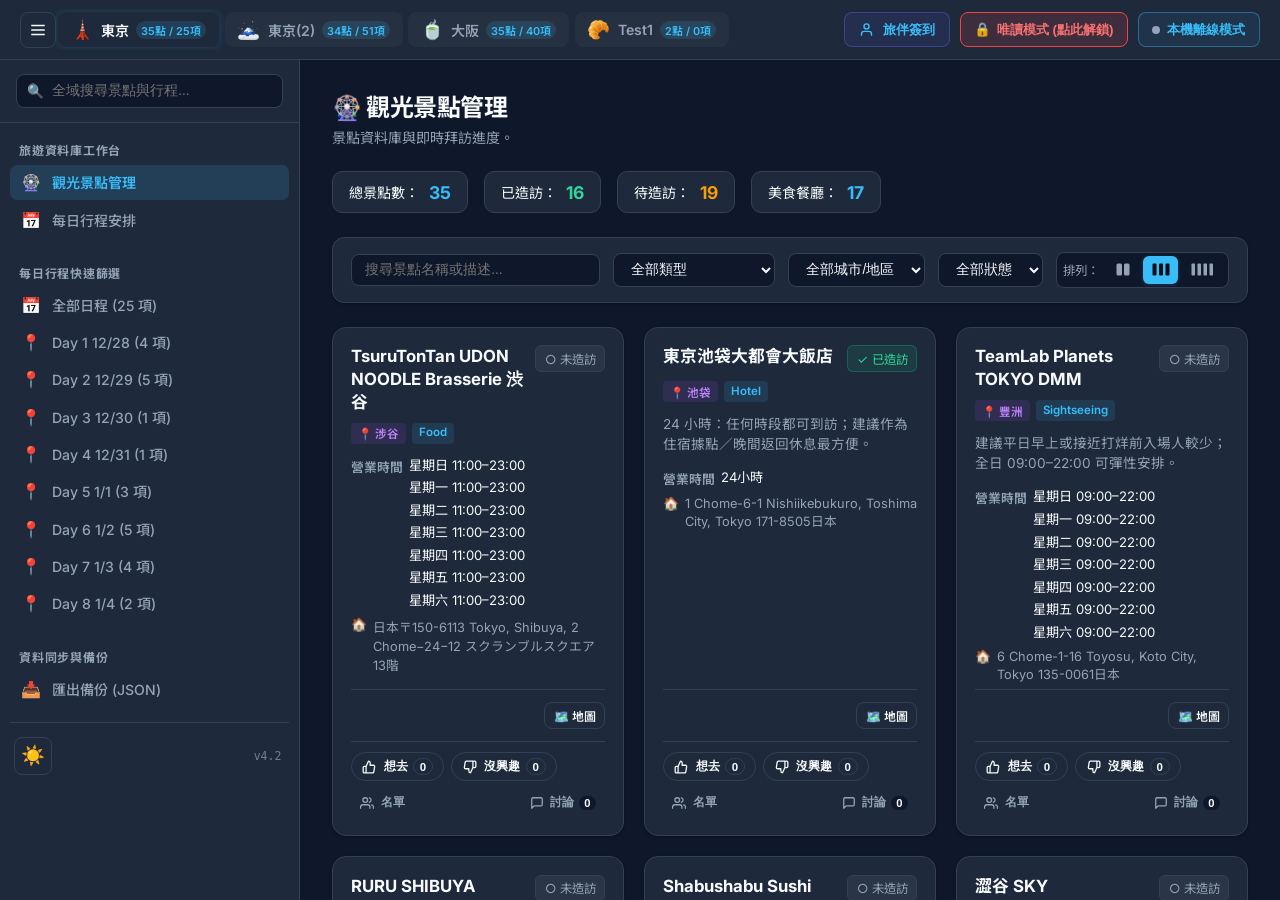
==== commit 416efa03: "Rev.15 Optimize UI" ====
--- a/index.html
+++ b/index.html
@@ -153,13 +153,13 @@
       flex-shrink: 0;
     }
 
-    .header-left {
+    .header-left, .header-scroll-track {
       display: flex;
       align-items: center;
+      justify-content: space-between;
       gap: 0.65rem;
       flex: 1;
       min-width: 0;
-      overflow: hidden;
     }
 
     .sidebar-toggle-btn {
@@ -1633,68 +1633,93 @@
       .search-input {
         font-size: 16px !important;
       }
-      .header-left {
-        gap: 0.25rem;
-        flex: 1;
-        min-width: 0;
-      }
-      .sidebar-toggle-btn {
-        width: 32px;
-        height: 32px;
-        flex-shrink: 0;
+            .sidebar-toggle-btn {
+        width: 34px !important;
+        height: 34px !important;
+        flex-shrink: 0 !important;
+      }
+      /* Mobile Horizontal Scroll Track: Smooth left-right swipe */
+      .header-scroll-track {
+        display: flex !important;
+        align-items: center !important;
+        justify-content: flex-start !important;
+        gap: 0.45rem !important;
+        flex: 1 !important;
+        min-width: 0 !important;
+        overflow-x: auto !important;
+        overflow-y: hidden !important;
+        -webkit-overflow-scrolling: touch !important;
+        touch-action: pan-x !important;
+        overscroll-behavior-x: contain !important;
+        scrollbar-width: none !important;
+        white-space: nowrap !important;
+        padding: 2px 4px 2px 2px !important;
+      }
+      .header-scroll-track::-webkit-scrollbar {
+        display: none !important;
+      }
+      .trip-tabs-outer {
+        display: flex !important;
+        align-items: center !important;
+        flex-shrink: 0 !important;
+        min-width: 0 !important;
+      }
+      .trip-tabs-nav-btn {
+        display: none !important; /* Swipe directly with touch */
+      }
+      .trip-tabs-wrapper {
+        display: flex !important;
+        align-items: center !important;
+        gap: 0.32rem !important;
+        overflow: visible !important;
+        flex-shrink: 0 !important;
+        padding: 0 !important;
+      }
+      .trip-tabs-list {
+        display: flex !important;
+        align-items: center !important;
+        gap: 0.32rem !important;
+        flex-shrink: 0 !important;
+      }
+      .trip-tab {
+        padding: 0.28rem 0.62rem !important;
+        font-size: 0.8rem !important;
+        gap: 0.3rem !important;
+        border-radius: 8px !important;
+        flex-shrink: 0 !important;
+      }
+      .trip-tab-badge {
+        font-size: 0.65rem !important;
+        padding: 0.08rem 0.32rem !important;
+      }
+      .trip-add-tab-btn {
+        padding: 0.28rem 0.55rem !important;
+        font-size: 0.8rem !important;
+        border-radius: 8px !important;
+        flex-shrink: 0 !important;
+      }
+      .mobile-trip-select-wrap {
+        display: none !important;
       }
       .header-actions {
-        gap: 0.2rem;
-        flex-shrink: 0;
+        display: flex !important;
+        align-items: center !important;
+        gap: 0.32rem !important;
+        flex-shrink: 0 !important;
       }
       .header-actions .btn {
-        padding: 0.28rem 0.42rem;
-        font-size: 0.72rem;
-        white-space: nowrap;
+        padding: 0.28rem 0.42rem !important;
+        font-size: 0.72rem !important;
+        white-space: nowrap !important;
+        flex-shrink: 0 !important;
       }
       #perm-badge-btn {
-        padding: 0.28rem 0.42rem;
-        font-size: 0.72rem;
+        padding: 0.28rem 0.42rem !important;
+        font-size: 0.72rem !important;
       }
       #cloud-sync-header-btn {
-        padding: 0.28rem 0.38rem;
-        font-size: 0.72rem;
-      }
-      /* Mobile Destination Selector: Hide scrollable tabs, show clean dropdown selector */
-      .trip-tabs-outer {
-        display: none !important;
-      }
-      .mobile-trip-select-wrap {
-        display: flex;
-        align-items: center;
-        flex: 1;
-        min-width: 0;
-        margin: 0 0.15rem;
-      }
-      .mobile-trip-select {
-        width: 100%;
-        max-width: 100%;
-        height: 34px;
-        padding: 0.2rem 1.6rem 0.2rem 0.55rem;
-        background-color: var(--bg-card);
-        color: var(--text-main);
-        border: 1px solid var(--border-color);
-        border-radius: 8px;
-        font-size: 0.82rem;
-        font-weight: 600;
-        cursor: pointer;
-        outline: none;
-        appearance: none;
-        -webkit-appearance: none;
-        background-image: url("data:image/svg+xml;charset=UTF-8,%3csvg xmlns='http://www.w3.org/2000/svg' viewBox='0 0 24 24' fill='none' stroke='%2338bdf8' stroke-width='2.5' stroke-linecap='round' stroke-linejoin='round'%3e%3cpolyline points='6 9 12 15 18 9'%3e%3c/polyline%3e%3c/svg%3e");
-        background-repeat: no-repeat;
-        background-position: right 0.45rem center;
-        background-size: 0.95rem;
-        box-shadow: var(--shadow-sm);
-        transition: border-color 0.2s, box-shadow 0.2s;
-        text-overflow: ellipsis;
-        white-space: nowrap;
-        overflow: hidden;
+        padding: 0.28rem 0.38rem !important;
+        font-size: 0.72rem !important;
       }
       .mobile-trip-select:focus {
         border-color: var(--accent);
@@ -2212,59 +2237,60 @@
 
   <!-- Header -->
   <header>
-    <div class="header-left">
-      <button class="sidebar-toggle-btn" id="toggle-sidebar" title="收合/展開側邊欄">
-        <svg width="18" height="18" viewBox="0 0 24 24" fill="none" stroke="currentColor" stroke-width="2">
-          <line x1="3" y1="12" x2="21" y2="12"></line>
-          <line x1="3" y1="6" x2="21" y2="6"></line>
-          <line x1="3" y1="18" x2="21" y2="18"></line>
-        </svg>
-      </button>
-
-      <!-- Multi-Trip Destination Tabs with Scroll Controls (Desktop / Tablet) -->
+    <button class="sidebar-toggle-btn" id="toggle-sidebar" title="&#25910;&#21512;/&#23637;&#38283;&#20596;&#37002;&#27396;">
+      <svg width="18" height="18" viewBox="0 0 24 24" fill="none" stroke="currentColor" stroke-width="2">
+        <line x1="3" y1="12" x2="21" y2="12"></line>
+        <line x1="3" y1="6" x2="21" y2="6"></line>
+        <line x1="3" y1="18" x2="21" y2="18"></line>
+      </svg>
+    </button>
+
+    <!-- Scrollable Header Track (Multi-Trip Tabs + Actions) -->
+    <div class="header-scroll-track" id="header-scroll-track">
+      <!-- Multi-Trip Destination Tabs with Scroll Controls -->
       <div class="trip-tabs-outer">
-        <button class="trip-tabs-nav-btn hidden" id="tabs-scroll-left" onclick="scrollTripTabs(-220)" title="向左捲動分頁">‹</button>
+        <button class="trip-tabs-nav-btn hidden" id="tabs-scroll-left" onclick="scrollTripTabs(-220)" title="&#21521;&#24038;&#25458;&#21205;">&#8249;</button>
         <div class="trip-tabs-wrapper" id="trip-tabs-wrapper">
           <div class="trip-tabs-list" id="trip-tabs-container">
             <!-- Dynamically populated trip tabs -->
           </div>
-          <button class="trip-add-tab-btn admin-only" onclick="openAddTripModal()" title="新增旅遊目的地分頁 (例如：日本東京)">
-            <span>➕</span>
-            <span>新分頁</span>
+          <button class="trip-add-tab-btn admin-only" onclick="openAddTripModal()" title="&#26032;&#22686;&#26053;&#31243;&#30446;&#30340;&#22320;">
+            <span>+</span>
+            <span>&#26032;&#22686;</span>
           </button>
         </div>
-        <button class="trip-tabs-nav-btn hidden" id="tabs-scroll-right" onclick="scrollTripTabs(220)" title="向右捲動分頁">›</button>
+        <button class="trip-tabs-nav-btn hidden" id="tabs-scroll-right" onclick="scrollTripTabs(220)" title="&#21521;&#21491;&#25458;&#21205;">&#8250;</button>
       </div>
 
-      <!-- Mobile Destination Selector Dropdown -->
-      <div class="mobile-trip-select-wrap">
-        <select class="mobile-trip-select" id="mobile-trip-select" onchange="handleMobileTripChange(this.value)" title="選擇旅遊分頁">
-          <!-- Dynamically populated options -->
+      <div class="mobile-trip-select-wrap" style="display:none !important;">
+        <select class="mobile-trip-select" id="mobile-trip-select" onchange="handleMobileTripChange(this.value)" title="&#20999;&#25563;&#26053;&#31243;">
         </select>
       </div>
-    </div>
-
-    <div class="header-actions">
-      <!-- Permission Lock / Unlock Button -->
-      <button class="btn" id="companion-user-badge-btn" onclick="openCompanionUserModal()" title="&#26053;&#20276;&#31805;&#21040; / &#20462;&#25913;&#23567;&#21517;">
-        <svg width="15" height="15" viewBox="0 0 24 24" fill="none" stroke="currentColor" stroke-width="2.2" stroke-linecap="round" stroke-linejoin="round" style="display:inline-block; vertical-align:-2.5px; margin-right:4px;"><path d="M20 21v-2a4 4 0 0 0-4-4H8a4 4 0 0 0-4 4v2"></path><circle cx="12" cy="7" r="4"></circle></svg>
-        <span id="companion-user-name-label">&#26053;&#20276;&#31805;&#21040;</span>
-      </button>
-
-      <button class="btn" id="perm-badge-btn" onclick="handlePermissionBadgeClick()" title="權限狀態" style="font-weight: 600; display: inline-flex; align-items: center; gap: 0.35rem; transition: all 0.2s;">
-        <span id="perm-badge-icon">🔒</span>
-        <span id="perm-badge-label">唯讀模式</span>
-      </button>
-
-      <span id="app-version-badge" style="font-size: 0.68rem; padding: 0.2rem 0.38rem; background: rgba(56, 189, 248, 0.15); color: var(--accent); border-radius: 6px; font-weight: 700; font-family: monospace; white-space: nowrap;">v4.2</span>
-
-      <button class="btn" onclick="openCloudSyncModal()" id="cloud-sync-header-btn" style="border-color: rgba(56, 189, 248, 0.4); color: var(--accent); background: rgba(56, 189, 248, 0.08); font-weight: 600; display: inline-flex; align-items: center; gap: 0.45rem;" title="即時雲端同步狀態 (支援電腦與手機雙向即時連線)">
-        <span id="sync-status-indicator" style="width: 8px; height: 8px; border-radius: 50%; background: #f59e0b; display: inline-block; box-shadow: 0 0 8px #f59e0b; transition: all 0.3s;"></span>
-        <span id="sync-status-label">連線中...</span>
-      </button>
-      <button class="btn btn-success" id="btn-save-changes" onclick="saveAllChanges()" title="立即儲存所有修改至本機">
-        💾 儲存修改
-      </button>
+
+      <div class="header-actions">
+        <!-- Companion Check-in Button -->
+        <button class="btn" id="companion-user-badge-btn" onclick="openCompanionUserModal()" title="&#26053;&#20276;&#31805;&#21040; / &#20462;&#25913;&#23567;&#21517;">
+          <svg width="15" height="15" viewBox="0 0 24 24" fill="none" stroke="currentColor" stroke-width="2.2" stroke-linecap="round" stroke-linejoin="round" style="display:inline-block; vertical-align:-2.5px; margin-right:4px;"><path d="M20 21v-2a4 4 0 0 0-4-4H8a4 4 0 0 0-4 4v2"></path><circle cx="12" cy="7" r="4"></circle></svg>
+          <span id="companion-user-name-label">&#26053;&#20276;&#31805;&#21040;</span>
+        </button>
+
+        <!-- Permission Lock / Unlock Button -->
+        <button class="btn" id="perm-badge-btn" onclick="handlePermissionBadgeClick()" title="&#27402;&#38480;&#29376;&#24907;" style="font-weight: 600; display: inline-flex; align-items: center; gap: 0.35rem; transition: all 0.2s;">
+          <span id="perm-badge-icon">&#128274;</span>
+          <span id="perm-badge-label">&#21807;&#35712;&#27169;&#24335;</span>
+        </button>
+
+        <!-- Realtime Cloud Sync Status Button -->
+        <button class="btn" onclick="openCloudSyncModal()" id="cloud-sync-header-btn" style="border-color: rgba(56, 189, 248, 0.4); color: var(--accent); background: rgba(56, 189, 248, 0.08); font-weight: 600; display: inline-flex; align-items: center; gap: 0.45rem;" title="&#21363;&#26178;&#38642;&#31471;&#21516;&#27493;&#29376;&#24907;">
+          <span id="sync-status-indicator" style="width: 8px; height: 8px; border-radius: 50%; background: #f59e0b; display: inline-block; box-shadow: 0 0 8px #f59e0b; transition: all 0.3s;"></span>
+          <span id="sync-status-label">&#36899;&#32218;&#20013;...</span>
+        </button>
+
+        <!-- Save Button for Unlocked Admin -->
+        <button class="btn btn-success" id="btn-save-changes" onclick="saveAllChanges()" title="&#20786;&#23384;&#25152;&#26377;&#20462;&#25913;">
+          &#128190; &#20786;&#23384;&#20462;&#25913;
+        </button>
+      </div>
     </div>
   </header>
 
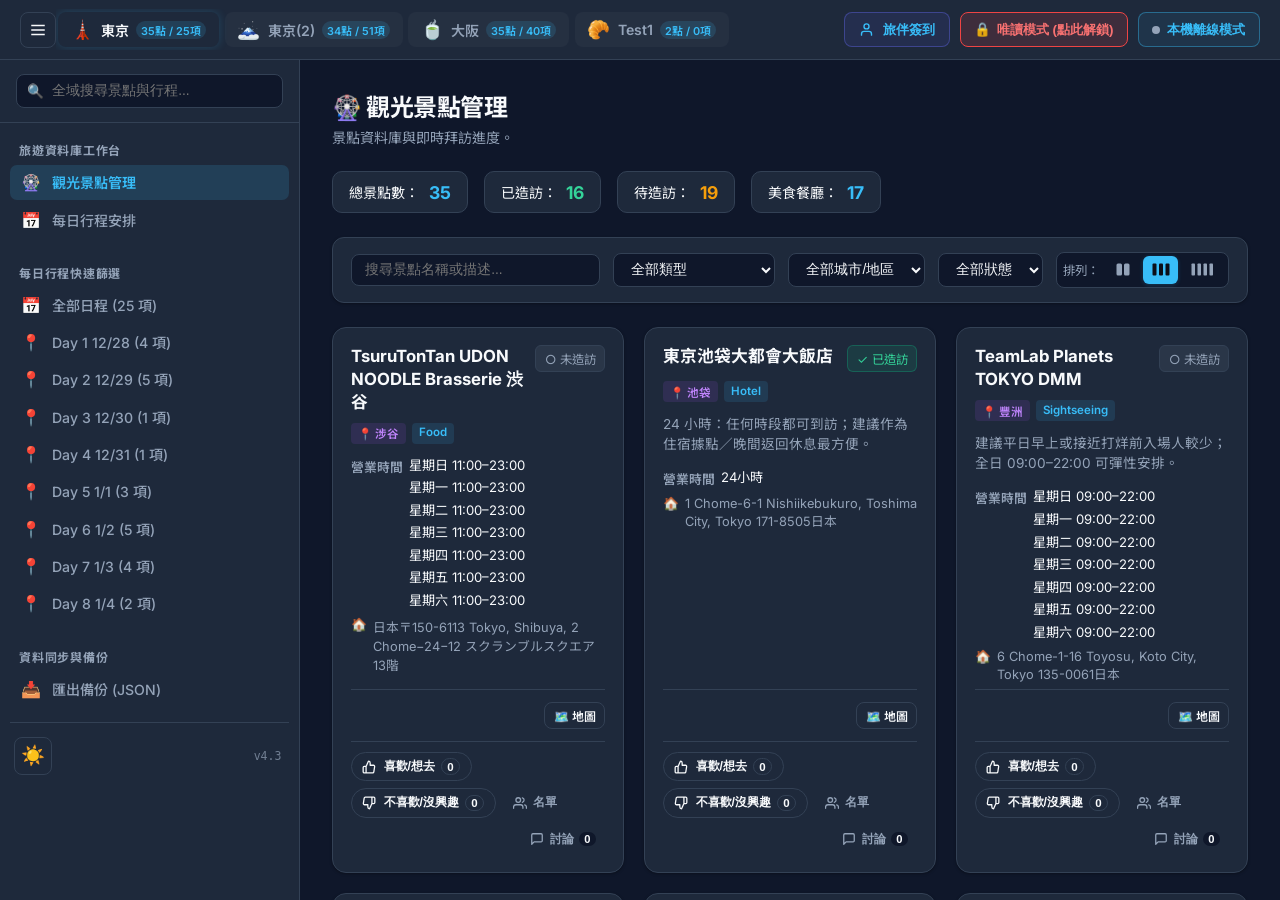
==== commit bd398331: "Rev.17 Optimize UI/UX" ====
--- a/index.html
+++ b/index.html
@@ -81,23 +81,172 @@
       --shadow-lg: 0 10px 25px -5px rgba(0,0,0,0.5);
     }
 
+    /* ========================================================
+       Theme - Light Mode: Frosted Glassmorphism with Pastel Violet Ambient Glow
+       (Dark mode remains completely untouched)
+       ======================================================== */
     [data-theme="light"] {
-      --bg-base: #f8fafc;
-      --bg-sidebar: #ffffff;
-      --bg-sidebar-hover: #f1f5f9;
-      --bg-card: #ffffff;
-      --bg-card-hover: #f8fafc;
-      --bg-input: #f1f5f9;
-      --border-color: #e2e8f0;
-      --text-main: #0f172a;
+      --bg-base: #f7f6fc;
+      --bg-sidebar: rgba(255, 255, 255, 0.72);
+      --bg-sidebar-hover: rgba(243, 238, 255, 0.85);
+      --bg-card: rgba(255, 255, 255, 0.68);
+      --bg-card-hover: rgba(255, 255, 255, 0.88);
+      --bg-input: rgba(255, 255, 255, 0.75);
+      --border-color: rgba(255, 255, 255, 0.85);
+      --text-main: #1e1b4b;
       --text-muted: #64748b;
-      --accent: #0284c7;
-      --accent-hover: #0369a1;
-      --accent-glow: rgba(2, 132, 199, 0.15);
-      --badge-bg: rgba(2, 132, 199, 0.1);
-      --shadow-sm: 0 1px 3px rgba(0,0,0,0.06);
-      --shadow-md: 0 4px 12px rgba(0,0,0,0.08);
-      --shadow-lg: 0 10px 25px -5px rgba(0,0,0,0.1);
+      --accent: #8b5cf6;
+      --accent-hover: #7c3aed;
+      --accent-glow: rgba(139, 92, 246, 0.28);
+      --badge-bg: rgba(139, 92, 246, 0.12);
+      --shadow-sm: 0 4px 16px 0 rgba(139, 92, 246, 0.06), 0 1px 3px 0 rgba(0, 0, 0, 0.03), inset 0 1px 1px 0 rgba(255, 255, 255, 0.9);
+      --shadow-md: 0 10px 28px 0 rgba(139, 92, 246, 0.12), 0 2px 6px 0 rgba(0, 0, 0, 0.04), inset 0 1px 1px 0 rgba(255, 255, 255, 0.95);
+      --shadow-lg: 0 20px 48px -4px rgba(124, 58, 237, 0.18), 0 4px 12px 0 rgba(0, 0, 0, 0.05), inset 0 1px 2px 0 rgba(255, 255, 255, 0.95);
+    }
+
+    /* Ambient Violet & Peach Aurora Background (Light Mode Only) */
+    body[data-theme="light"] {
+      background-color: #f7f6fc;
+      background-image: 
+        radial-gradient(ellipse at 12% 15%, rgba(216, 180, 254, 0.45) 0%, transparent 45%),
+        radial-gradient(ellipse at 88% 18%, rgba(254, 215, 170, 0.4) 0%, transparent 45%),
+        radial-gradient(ellipse at 50% 55%, rgba(192, 132, 252, 0.28) 0%, transparent 55%),
+        radial-gradient(ellipse at 82% 88%, rgba(221, 214, 254, 0.38) 0%, transparent 50%),
+        radial-gradient(ellipse at 15% 85%, rgba(253, 186, 116, 0.28) 0%, transparent 45%);
+      background-attachment: fixed;
+    }
+
+    /* Glassmorphism Surface Filters & Edge Highlight (Light Mode Only) */
+    [data-theme="light"] header {
+      background: rgba(255, 255, 255, 0.72) !important;
+      backdrop-filter: blur(20px) saturate(180%);
+      -webkit-backdrop-filter: blur(20px) saturate(180%);
+      border-bottom: 1px solid rgba(255, 255, 255, 0.8) !important;
+      box-shadow: 0 4px 20px -2px rgba(139, 92, 246, 0.08);
+    }
+
+    [data-theme="light"] aside.sidebar {
+      background: rgba(255, 255, 255, 0.68) !important;
+      backdrop-filter: blur(20px) saturate(180%);
+      -webkit-backdrop-filter: blur(20px) saturate(180%);
+      border-right: 1px solid rgba(255, 255, 255, 0.8) !important;
+      box-shadow: 4px 0 24px -2px rgba(139, 92, 246, 0.06);
+    }
+
+    [data-theme="light"] .sidebar-header,
+    [data-theme="light"] .sidebar-footer {
+      border-color: rgba(255, 255, 255, 0.6) !important;
+    }
+
+    [data-theme="light"] .spot-card,
+    [data-theme="light"] .itinerary-item,
+    [data-theme="light"] .stat-card,
+    [data-theme="light"] .filter-bar,
+    [data-theme="light"] .itinerary-day-col,
+    [data-theme="light"] .itinerary-day-box,
+    [data-theme="light"] .quick-spot-menu,
+    [data-theme="light"] .voters-popover {
+      backdrop-filter: blur(16px) saturate(180%);
+      -webkit-backdrop-filter: blur(16px) saturate(180%);
+      border: 1px solid rgba(255, 255, 255, 0.85) !important;
+      box-shadow: var(--shadow-sm);
+    }
+
+    [data-theme="light"] .spot-card:hover,
+    [data-theme="light"] .itinerary-item:hover {
+      border-color: rgba(168, 85, 247, 0.5) !important;
+      box-shadow: var(--shadow-md), 0 0 16px rgba(192, 132, 252, 0.22);
+    }
+
+    [data-theme="light"] .modal-content {
+      background: rgba(255, 255, 255, 0.82) !important;
+      backdrop-filter: blur(24px) saturate(190%);
+      -webkit-backdrop-filter: blur(24px) saturate(190%);
+      border: 1px solid rgba(255, 255, 255, 0.9) !important;
+      box-shadow: 0 24px 60px rgba(124, 58, 237, 0.16);
+    }
+
+    [data-theme="light"] input,
+    [data-theme="light"] select,
+    [data-theme="light"] textarea {
+      background: rgba(255, 255, 255, 0.72) !important;
+      border: 1px solid rgba(221, 214, 254, 0.7) !important;
+      backdrop-filter: blur(10px);
+      -webkit-backdrop-filter: blur(10px);
+      color: #1e1b4b !important;
+    }
+
+    [data-theme="light"] input:focus,
+    [data-theme="light"] select:focus,
+    [data-theme="light"] textarea:focus {
+      border-color: var(--accent) !important;
+      box-shadow: 0 0 0 3px rgba(139, 92, 246, 0.22) !important;
+    }
+
+    [data-theme="light"] .trip-tab {
+      background: rgba(255, 255, 255, 0.55) !important;
+      border: 1px solid rgba(255, 255, 255, 0.8) !important;
+      backdrop-filter: blur(10px);
+      -webkit-backdrop-filter: blur(10px);
+      color: #4b5563;
+    }
+
+    [data-theme="light"] .trip-tab.active {
+      background: linear-gradient(135deg, rgba(237, 233, 254, 0.95), rgba(255, 255, 255, 0.92)) !important;
+      border-color: var(--accent) !important;
+      color: var(--accent) !important;
+      box-shadow: 0 4px 14px rgba(139, 92, 246, 0.2), inset 0 1px 1px #ffffff;
+    }
+
+    [data-theme="light"] .mobile-trip-select {
+      background-color: rgba(255, 255, 255, 0.8) !important;
+      border: 1px solid rgba(216, 180, 254, 0.7) !important;
+      backdrop-filter: blur(14px);
+      -webkit-backdrop-filter: blur(14px);
+      box-shadow: 0 2px 10px rgba(139, 92, 246, 0.1);
+      color: #1e1b4b !important;
+    }
+
+    [data-theme="light"] .btn {
+      backdrop-filter: blur(10px);
+      -webkit-backdrop-filter: blur(10px);
+    }
+
+    [data-theme="light"] .btn-primary {
+      background: linear-gradient(135deg, #8b5cf6, #7c3aed) !important;
+      border-color: #7c3aed !important;
+      box-shadow: 0 4px 14px rgba(124, 58, 237, 0.3) !important;
+      color: #ffffff !important;
+    }
+
+    [data-theme="light"] .btn-primary:hover {
+      box-shadow: 0 6px 18px rgba(124, 58, 237, 0.4) !important;
+      transform: translateY(-1px);
+    }
+
+    [data-theme="light"] .btn-vote-pill.active-up {
+      background: rgba(16, 185, 129, 0.14) !important;
+      border-color: #10b981 !important;
+      color: #059669 !important;
+    }
+
+    [data-theme="light"] .btn-vote-pill.active-down {
+      background: rgba(239, 68, 68, 0.14) !important;
+      border-color: #ef4444 !important;
+      color: #dc2626 !important;
+    }
+
+    [data-theme="light"] .comment-item {
+      background: rgba(255, 255, 255, 0.6) !important;
+      border: 1px solid rgba(255, 255, 255, 0.85) !important;
+      backdrop-filter: blur(10px);
+      -webkit-backdrop-filter: blur(10px);
+    }
+
+    [data-theme="light"] .comment-locked-banner {
+      background: rgba(243, 232, 255, 0.75) !important;
+      border: 1px dashed rgba(168, 85, 247, 0.4) !important;
+      color: #7c3aed !important;
     }
 
     * {
@@ -1166,8 +1315,29 @@
       display: flex;
       gap: 0.5rem;
       overflow-x: auto;
-      padding-bottom: 0.75rem;
-      margin-bottom: 1.5rem;
+      padding-bottom: 0.65rem;
+      margin-bottom: 0.95rem;
+      scrollbar-width: thin;
+      scrollbar-color: rgba(148, 163, 184, 0.45) rgba(255, 255, 255, 0.04);
+      -webkit-overflow-scrolling: touch;
+    }
+
+    .day-selector::-webkit-scrollbar {
+      height: 6px;
+    }
+
+    .day-selector::-webkit-scrollbar-track {
+      background: rgba(255, 255, 255, 0.04);
+      border-radius: 999px;
+    }
+
+    .day-selector::-webkit-scrollbar-thumb {
+      background: rgba(148, 163, 184, 0.45);
+      border-radius: 999px;
+    }
+
+    .day-selector::-webkit-scrollbar-thumb:hover {
+      background: rgba(203, 213, 225, 0.75);
     }
 
     .day-btn {
@@ -1456,6 +1626,390 @@
       color: var(--text-muted);
     }
 
+    /* Notion-Style Board / Kanban View for All Days */
+    .timeline-container.board-mode {
+      padding-left: 0 !important;
+      margin-bottom: 2rem !important;
+    }
+
+    .timeline-container.board-mode::before {
+      display: none !important;
+    }
+
+    /* Top Scrollbar for Board View (Red Line Position) */
+    .itin-board-top-scroll {
+      overflow-x: auto;
+      overflow-y: hidden;
+      height: 14px;
+      margin-bottom: 0.75rem;
+      -webkit-overflow-scrolling: touch;
+      scrollbar-width: thin;
+      scrollbar-color: #38bdf8 rgba(56, 189, 248, 0.12);
+    }
+
+    .itin-board-top-scroll-inner {
+      height: 1px;
+    }
+
+    .itin-board-top-scroll::-webkit-scrollbar {
+      height: 8px;
+    }
+
+    .itin-board-top-scroll::-webkit-scrollbar-track {
+      background: rgba(56, 189, 248, 0.08);
+      border-radius: 999px;
+      border: 1px solid rgba(56, 189, 248, 0.22);
+    }
+
+    .itin-board-top-scroll::-webkit-scrollbar-thumb {
+      background: linear-gradient(90deg, #38bdf8, #818cf8);
+      border-radius: 999px;
+      box-shadow: 0 0 8px rgba(56, 189, 248, 0.45);
+      cursor: grab;
+    }
+
+    .itin-board-top-scroll::-webkit-scrollbar-thumb:hover {
+      background: linear-gradient(90deg, #0ea5e9, #6366f1);
+      box-shadow: 0 0 12px rgba(56, 189, 248, 0.7);
+    }
+
+    .itin-board-top-scroll::-webkit-scrollbar-thumb:active {
+      cursor: grabbing;
+    }
+
+    .itin-board-wrapper {
+      display: flex;
+      align-items: flex-start;
+      gap: 1.15rem;
+      overflow-x: auto;
+      overflow-y: hidden;
+      padding: 0.25rem 0.25rem 1.5rem 0.25rem;
+      -webkit-overflow-scrolling: touch;
+      touch-action: pan-x;
+      scroll-behavior: smooth;
+      scrollbar-width: none;
+      -ms-overflow-style: none;
+      user-select: none;
+    }
+
+    .itin-board-wrapper::-webkit-scrollbar {
+      display: none;
+    }
+
+    .itin-board-wrapper.is-dragging {
+      cursor: grabbing;
+      user-select: none;
+    }
+
+    .itin-board-wrapper::-webkit-scrollbar {
+      height: 8px;
+    }
+
+    .itin-board-wrapper::-webkit-scrollbar-track {
+      background: rgba(0, 0, 0, 0.08);
+      border-radius: 4px;
+    }
+
+    .itin-board-wrapper::-webkit-scrollbar-thumb {
+      background: var(--border-color);
+      border-radius: 4px;
+    }
+
+    .itin-board-column {
+      width: 290px;
+      min-width: 290px;
+      max-width: 290px;
+      flex: 0 0 290px;
+      height: fit-content;
+      display: flex;
+      flex-direction: column;
+      background: rgba(255, 255, 255, 0.02);
+      border: 1px solid var(--border-color);
+      border-radius: 14px;
+      padding: 0.85rem;
+      box-shadow: var(--shadow-sm);
+      transition: border-color 0.2s;
+    }
+
+    .itin-board-col-header {
+      display: flex;
+      align-items: center;
+      justify-content: space-between;
+      margin-bottom: 0.85rem;
+      padding-bottom: 0.55rem;
+      border-bottom: 1px solid var(--border-color);
+    }
+
+    .itin-board-day-pill {
+      display: inline-flex;
+      align-items: center;
+      gap: 0.4rem;
+      font-size: 0.86rem;
+      font-weight: 700;
+      padding: 0.26rem 0.65rem;
+      border-radius: 8px;
+      letter-spacing: 0.02em;
+    }
+
+    .itin-board-day-date {
+      font-size: 0.78rem;
+      color: var(--text-muted);
+      font-weight: 500;
+      margin-left: 0.35rem;
+    }
+
+    .itin-board-col-count {
+      font-size: 0.78rem;
+      color: var(--text-muted);
+      font-weight: 600;
+      background: rgba(255, 255, 255, 0.06);
+      padding: 2px 7px;
+      border-radius: 999px;
+    }
+
+    .itin-board-col-body {
+      display: flex;
+      flex-direction: column;
+      gap: 0.75rem;
+    }
+
+    .itin-board-col-empty {
+      text-align: center;
+      padding: 1.5rem 0.5rem;
+      color: var(--text-muted);
+      font-size: 0.82rem;
+      border: 1px dashed var(--border-color);
+      border-radius: 10px;
+      background: rgba(255, 255, 255, 0.01);
+    }
+
+    .itin-board-card {
+      background: var(--bg-card);
+      border: 1px solid var(--border-color);
+      border-radius: 12px;
+      overflow: hidden;
+      display: flex;
+      flex-direction: column;
+      box-shadow: var(--shadow-sm);
+      cursor: pointer;
+      user-select: text;
+      transition: transform 0.18s cubic-bezier(0.16, 1, 0.3, 1), box-shadow 0.18s cubic-bezier(0.16, 1, 0.3, 1), border-color 0.18s ease;
+    }
+
+    .itin-board-card:hover {
+      transform: translateY(-2px);
+      box-shadow: var(--shadow-md);
+      border-color: var(--accent);
+    }
+
+    .itin-board-card-cover {
+      width: 100%;
+      height: 125px;
+      overflow: hidden;
+      background: rgba(0, 0, 0, 0.2);
+    }
+
+    .itin-board-card-cover img {
+      width: 100%;
+      height: 100%;
+      object-fit: cover;
+      display: block;
+      transition: transform 0.3s ease;
+    }
+
+    .itin-board-card:hover .itin-board-card-cover img {
+      transform: scale(1.04);
+    }
+
+    .itin-board-card-body {
+      padding: 0.75rem 0.85rem;
+      display: flex;
+      flex-direction: column;
+      gap: 0.45rem;
+    }
+
+    .itin-board-card-title {
+      font-size: 0.95rem;
+      font-weight: 700;
+      color: var(--text-main);
+      line-height: 1.35;
+      word-break: break-word;
+    }
+
+    .itin-board-card-meta-row {
+      display: flex;
+      align-items: center;
+      flex-wrap: wrap;
+      gap: 0.4rem;
+      font-size: 0.78rem;
+      color: var(--text-muted);
+    }
+
+    .itin-board-card-time {
+      display: inline-flex;
+      align-items: center;
+      gap: 0.25rem;
+      background: rgba(234, 179, 8, 0.15);
+      color: #facc15;
+      border: 1px solid rgba(234, 179, 8, 0.3);
+      padding: 2px 6px;
+      border-radius: 6px;
+      font-weight: 600;
+      font-size: 0.75rem;
+    }
+
+    .itin-board-card-date {
+      display: inline-flex;
+      align-items: center;
+      gap: 0.25rem;
+      font-size: 0.78rem;
+      color: var(--text-muted);
+    }
+
+    .itin-board-card-notes {
+      font-size: 0.76rem;
+      color: var(--text-muted);
+      background: rgba(0, 0, 0, 0.15);
+      padding: 0.35rem 0.5rem;
+      border-radius: 6px;
+      border-left: 2px solid var(--accent);
+      line-height: 1.3;
+      overflow: hidden;
+      text-overflow: ellipsis;
+      display: -webkit-box;
+      -webkit-line-clamp: 2;
+      -webkit-box-orient: vertical;
+    }
+
+    .itin-board-card-actions {
+      display: flex;
+      align-items: center;
+      justify-content: flex-end;
+      gap: 0.35rem;
+      margin-top: 0.3rem;
+      padding-top: 0.45rem;
+      border-top: 1px solid var(--border-color);
+    }
+
+    .itin-board-card-btn {
+      background: rgba(255, 255, 255, 0.06);
+      border: 1px solid var(--border-color);
+      color: var(--text-muted);
+      border-radius: 6px;
+      padding: 0.22rem 0.5rem;
+      font-size: 0.72rem;
+      cursor: pointer;
+      transition: all 0.15s;
+    }
+
+    .itin-board-card-btn:hover {
+      background: rgba(255, 255, 255, 0.12);
+      color: var(--text-main);
+      border-color: var(--accent);
+    }
+
+    .itin-board-card-btn.btn-delete:hover {
+      background: rgba(239, 68, 68, 0.18);
+      color: #f87171;
+      border-color: rgba(239, 68, 68, 0.4);
+    }
+
+    .itin-board-add-btn {
+      margin-top: 0.75rem;
+      border: 1px dashed var(--border-color);
+      background: rgba(255, 255, 255, 0.02);
+      border-radius: 10px;
+      padding: 0.55rem 0.75rem;
+      text-align: center;
+      color: var(--text-muted);
+      font-size: 0.85rem;
+      font-weight: 500;
+      cursor: pointer;
+      display: flex;
+      align-items: center;
+      justify-content: center;
+      gap: 0.35rem;
+      transition: all 0.2s ease;
+    }
+
+    .itin-board-add-btn:hover {
+      background: rgba(56, 189, 248, 0.08);
+      border-color: var(--accent);
+      color: var(--accent);
+    }
+
+    /* Light Mode Overrides for Board View */
+    [data-theme="light"] .itin-board-column {
+      background: rgba(255, 255, 255, 0.58);
+      backdrop-filter: blur(16px);
+      -webkit-backdrop-filter: blur(16px);
+      border: 1px solid rgba(255, 255, 255, 0.85);
+      box-shadow: 0 4px 20px rgba(139, 92, 246, 0.06);
+    }
+
+    [data-theme="light"] .itin-board-card {
+      background: rgba(255, 255, 255, 0.78);
+      backdrop-filter: blur(12px);
+      -webkit-backdrop-filter: blur(12px);
+      border: 1px solid rgba(255, 255, 255, 0.9);
+      box-shadow: 0 4px 14px rgba(139, 92, 246, 0.06);
+    }
+
+    [data-theme="light"] .itin-board-card-time {
+      background: rgba(217, 119, 6, 0.12);
+      color: #b45309;
+      border-color: rgba(217, 119, 6, 0.25);
+    }
+
+    [data-theme="light"] .itin-board-card-notes {
+      background: rgba(243, 238, 255, 0.65);
+    }
+
+    [data-theme="light"] .itin-board-add-btn {
+      background: rgba(255, 255, 255, 0.45);
+      border-color: rgba(139, 92, 246, 0.3);
+      color: #7c3aed;
+    }
+
+    [data-theme="light"] .itin-board-card-btn {
+      background: rgba(255, 255, 255, 0.7);
+      border-color: rgba(139, 92, 246, 0.2);
+      color: #4b5563;
+    }
+
+    [data-theme="light"] .day-selector::-webkit-scrollbar-track {
+      background: rgba(0, 0, 0, 0.04);
+    }
+
+    [data-theme="light"] .day-selector::-webkit-scrollbar-thumb {
+      background: rgba(100, 116, 139, 0.4);
+    }
+
+    [data-theme="light"] .itin-board-top-scroll {
+      scrollbar-color: #8b5cf6 rgba(139, 92, 246, 0.12);
+    }
+
+    [data-theme="light"] .itin-board-top-scroll::-webkit-scrollbar-track {
+      background: rgba(139, 92, 246, 0.08);
+      border-color: rgba(139, 92, 246, 0.25);
+    }
+
+    [data-theme="light"] .itin-board-top-scroll::-webkit-scrollbar-thumb {
+      background: linear-gradient(90deg, #8b5cf6, #ec4899);
+      box-shadow: 0 0 6px rgba(139, 92, 246, 0.3);
+    }
+
+    [data-theme="light"] .itin-board-top-scroll::-webkit-scrollbar-thumb:hover {
+      background: linear-gradient(90deg, #7c3aed, #db2777);
+      box-shadow: 0 0 10px rgba(139, 92, 246, 0.5);
+    }
+
+    [data-theme="light"] .itin-board-card-btn:hover {
+      background: rgba(243, 238, 255, 0.9);
+      color: #6d28d9;
+    }
+
+
     /* Modal Dialog */
     .modal-overlay {
       position: fixed;
@@ -1594,6 +2148,19 @@
 
     /* Mobile Responsive Optimizations */
     @media (max-width: 768px) {
+      .itin-board-column {
+        width: min(290px, 82vw) !important;
+        min-width: min(290px, 82vw) !important;
+        max-width: min(290px, 82vw) !important;
+        flex: 0 0 min(290px, 82vw) !important;
+      }
+      .itin-board-wrapper {
+        gap: 0.85rem !important;
+        padding-bottom: 1.2rem !important;
+      }
+      .itin-board-top-scroll {
+        margin-bottom: 0.5rem !important;
+      }
       html, body {
         position: static !important;
         width: 100% !important;
@@ -1638,13 +2205,13 @@
         height: 34px !important;
         flex-shrink: 0 !important;
       }
-      /* Mobile Horizontal Scroll Track: Smooth left-right swipe */
+      /* Mobile Horizontal Scroll Track: Dropdown Selector + Actions, Smooth left-right swipe & No overlap */
       .header-scroll-track {
         display: flex !important;
         align-items: center !important;
         justify-content: flex-start !important;
         gap: 0.45rem !important;
-        flex: 1 !important;
+        flex: 1 1 auto !important;
         min-width: 0 !important;
         overflow-x: auto !important;
         overflow-y: hidden !important;
@@ -1653,73 +2220,82 @@
         overscroll-behavior-x: contain !important;
         scrollbar-width: none !important;
         white-space: nowrap !important;
-        padding: 2px 4px 2px 2px !important;
+        padding: 2px 6px 2px 2px !important;
       }
       .header-scroll-track::-webkit-scrollbar {
         display: none !important;
       }
+      /* Hide desktop tab pills on mobile */
       .trip-tabs-outer {
+        display: none !important;
+      }
+      /* Show mobile trip dropdown selector */
+      .mobile-trip-select-wrap {
         display: flex !important;
         align-items: center !important;
+        flex: 0 0 auto !important;
+        width: auto !important;
+        min-width: 140px !important;
+        max-width: 180px !important;
+      }
+      .mobile-trip-select {
+        width: 100% !important;
+        height: 32px !important;
+        padding: 0.2rem 1.6rem 0.2rem 0.55rem !important;
+        background-color: var(--bg-card) !important;
+        color: var(--text-main) !important;
+        border: 1px solid var(--border-color) !important;
+        border-radius: 8px !important;
+        font-size: 0.82rem !important;
+        font-weight: 600 !important;
+        cursor: pointer !important;
+        outline: none !important;
+        appearance: none !important;
+        -webkit-appearance: none !important;
+        background-image: url("data:image/svg+xml;charset=UTF-8,%3csvg xmlns='http://www.w3.org/2000/svg' viewBox='0 0 24 24' fill='none' stroke='%2338bdf8' stroke-width='2.5' stroke-linecap='round' stroke-linejoin='round'%3e%3cpolyline points='6 9 12 15 18 9'%3e%3c/polyline%3e%3c/svg%3e") !important;
+        background-repeat: no-repeat !important;
+        background-position: right 0.45rem center !important;
+        background-size: 0.95rem !important;
+        box-shadow: var(--shadow-sm) !important;
+        text-overflow: ellipsis !important;
+        white-space: nowrap !important;
+        overflow: hidden !important;
         flex-shrink: 0 !important;
-        min-width: 0 !important;
-      }
-      .trip-tabs-nav-btn {
-        display: none !important; /* Swipe directly with touch */
-      }
-      .trip-tabs-wrapper {
-        display: flex !important;
-        align-items: center !important;
-        gap: 0.32rem !important;
-        overflow: visible !important;
-        flex-shrink: 0 !important;
-        padding: 0 !important;
-      }
-      .trip-tabs-list {
-        display: flex !important;
-        align-items: center !important;
-        gap: 0.32rem !important;
-        flex-shrink: 0 !important;
-      }
-      .trip-tab {
-        padding: 0.28rem 0.62rem !important;
-        font-size: 0.8rem !important;
-        gap: 0.3rem !important;
-        border-radius: 8px !important;
-        flex-shrink: 0 !important;
-      }
-      .trip-tab-badge {
-        font-size: 0.65rem !important;
-        padding: 0.08rem 0.32rem !important;
-      }
-      .trip-add-tab-btn {
-        padding: 0.28rem 0.55rem !important;
-        font-size: 0.8rem !important;
-        border-radius: 8px !important;
-        flex-shrink: 0 !important;
-      }
-      .mobile-trip-select-wrap {
-        display: none !important;
-      }
+      }
+      /* Mobile Header Action Buttons */
       .header-actions {
         display: flex !important;
         align-items: center !important;
-        gap: 0.32rem !important;
-        flex-shrink: 0 !important;
+        gap: 0.35rem !important;
+        flex: 0 0 auto !important;
+        width: max-content !important;
+        margin-left: 0.25rem !important;
+        padding-right: 0.5rem !important;
       }
       .header-actions .btn {
+        padding: 0.28rem 0.45rem !important;
+        font-size: 0.72rem !important;
+        white-space: nowrap !important;
+        flex: 0 0 auto !important;
+      }
+      #companion-user-badge-btn {
+        padding: 0.28rem 0.45rem !important;
+        font-size: 0.72rem !important;
+        max-width: 95px !important;
+        overflow: hidden !important;
+        text-overflow: ellipsis !important;
+        white-space: nowrap !important;
+        flex: 0 0 auto !important;
+      }
+      #perm-badge-btn {
+        padding: 0.28rem 0.45rem !important;
+        font-size: 0.72rem !important;
+        flex: 0 0 auto !important;
+      }
+      #cloud-sync-header-btn {
         padding: 0.28rem 0.42rem !important;
         font-size: 0.72rem !important;
-        white-space: nowrap !important;
-        flex-shrink: 0 !important;
-      }
-      #perm-badge-btn {
-        padding: 0.28rem 0.42rem !important;
-        font-size: 0.72rem !important;
-      }
-      #cloud-sync-header-btn {
-        padding: 0.28rem 0.38rem !important;
-        font-size: 0.72rem !important;
+        flex: 0 0 auto !important;
       }
       .mobile-trip-select:focus {
         border-color: var(--accent);
@@ -2262,7 +2838,7 @@
         <button class="trip-tabs-nav-btn hidden" id="tabs-scroll-right" onclick="scrollTripTabs(220)" title="&#21521;&#21491;&#25458;&#21205;">&#8250;</button>
       </div>
 
-      <div class="mobile-trip-select-wrap" style="display:none !important;">
+      <div class="mobile-trip-select-wrap">
         <select class="mobile-trip-select" id="mobile-trip-select" onchange="handleMobileTripChange(this.value)" title="&#20999;&#25563;&#26053;&#31243;">
         </select>
       </div>
@@ -2341,7 +2917,7 @@
             <button class="btn" id="theme-btn" title="切換深色/淺色模式" style="width: 38px; height: 38px; padding: 0; display: inline-flex; align-items: center; justify-content: center; font-size: 1.2rem; border-radius: 8px; background: var(--bg-card); border: 1px solid var(--border-color); cursor: pointer; transition: all 0.2s;">
               <span id="theme-icon">☀️</span>
             </button>
-            <span style="font-size: 0.72rem; color: var(--text-muted); opacity: 0.7; font-family: monospace;">v4.2</span>
+            <span style="font-size: 0.72rem; color: var(--text-muted); opacity: 0.7; font-family: monospace;">v4.3</span>
           </div>
         </div>
       </nav>
@@ -3153,7 +3729,7 @@
             type: type,
             time: Date.now()
           };
-          showToast(type === 'up' ? '\u5DF2\u6A19\u8A18\u60F3\u53BB\uFF01' : '\u5DF2\u6A19\u8A18\u6C92\u8208\u8DA3');
+          showToast(type === 'up' ? '\u5DF2\u6A19\u8A18\u559C\u6B61/\u60F3\u53BB\uFF01' : '\u5DF2\u6A19\u8A18\u4E0D\u559C\u6B61/\u6C92\u8208\u8DA3');
         }
 
         syncSocialChanges();
@@ -3377,6 +3953,28 @@
         firebaseDb = firebase.database();
         firebaseDbRef = firebaseDb.ref('travel_data/v2');
         updateSyncBadge('connecting');
+
+        // Connection state listener
+        try {
+          const connectedRef = firebaseDb.ref('.info/connected');
+          connectedRef.on('value', (snap) => {
+            if (snap.val() === true) {
+              updateSyncBadge('online');
+            } else if (hasReceivedInitialCloudData) {
+              updateSyncBadge('offline');
+            }
+          });
+        } catch (cErr) {
+          console.warn('connectedRef error:', cErr);
+        }
+
+        // Safety fallback: switch off connecting if it takes longer than 5 seconds
+        setTimeout(() => {
+          const label = document.getElementById('sync-status-label');
+          if (label && label.textContent && (label.textContent.indexOf('\u9023\u7dda') >= 0 || label.textContent.indexOf('Connecting') >= 0)) {
+            updateSyncBadge(hasReceivedInitialCloudData ? 'online' : 'offline');
+          }
+        }, 5000);
 
         // Listen for Realtime Changes from other devices or cloud
         firebaseDbRef.on('value', (snapshot) => {
@@ -4343,11 +4941,11 @@
           votersDrawerHtml = `
             <div class="spot-voters-panel">
               <div class="voters-group">
-                <span class="voters-group-title">&#24819;&#21435; (${upVotes.length})&#65306;</span>
+                <span class="voters-group-title">&#21916;&#27489;/&#24819;&#21435; (${upVotes.length})&#65306;</span>
                 <div class="voters-chips-wrap">${upListStr}</div>
               </div>
               <div class="voters-group">
-                <span class="voters-group-title">&#27794;&#33288;&#36259; (${downVotes.length})&#65306;</span>
+                <span class="voters-group-title">&#19981;&#21916;&#27489;/&#27794;&#33288;&#36259; (${downVotes.length})&#65306;</span>
                 <div class="voters-chips-wrap">${downListStr}</div>
               </div>
             </div>
@@ -4404,7 +5002,7 @@
           } else {
             composeAreaHtml = `
               <div class="comment-locked-banner">
-                <span><svg width="14" height="14" viewBox="0 0 24 24" fill="none" stroke="currentColor" stroke-width="2" stroke-linecap="round" stroke-linejoin="round" style="display:inline-block; vertical-align:-2px; margin-right:4px;"><rect x="3" y="11" width="18" height="11" rx="2" ry="2"></rect><path d="M7 11V7a5 5 0 0 1 10 0v4"></path></svg>&#35531;&#20808;&#23436;&#25104;&#19978;&#26041;&#12300;&#24819;&#21435;&#12301;&#25110;&#12300;&#27794;&#33288;&#36259;&#12301;&#25237;&#31080;&#65292;&#21363;&#21487;&#30332;&#34920;&#35413;&#35542;&#33287;&#26053;&#20276;&#35342;&#35542;&#65281;</span>
+                <span><svg width="14" height="14" viewBox="0 0 24 24" fill="none" stroke="currentColor" stroke-width="2" stroke-linecap="round" stroke-linejoin="round" style="display:inline-block; vertical-align:-2px; margin-right:4px;"><rect x="3" y="11" width="18" height="11" rx="2" ry="2"></rect><path d="M7 11V7a5 5 0 0 1 10 0v4"></path></svg>&#35531;&#20808;&#23436;&#25104;&#19978;&#26041;&#12300;&#21916;&#27489;/&#24819;&#21435;&#12301;&#25110;&#12300;&#19981;&#21916;&#27489;/&#27794;&#33288;&#36259;&#12301;&#25237;&#31080;&#65292;&#21363;&#21487;&#30332;&#34920;&#35413;&#35542;&#33287;&#26053;&#20276;&#35342;&#35542;&#65281;</span>
               </div>
             `;
           }
@@ -4420,14 +5018,14 @@
         const socialSectionHtml = `
           <div class="spot-social-section">
             <div class="spot-vote-bar">
-              <button type="button" class="btn-vote-pill ${myVote === 'up' ? 'active-up' : ''}" onclick="toggleSpotVote(${idx}, 'up')" title="&#25237; &#24819;&#21435;">
+              <button type="button" class="btn-vote-pill ${myVote === 'up' ? 'active-up' : ''}" onclick="toggleSpotVote(${idx}, 'up')" title="&#25237; &#21916;&#27489;/&#24819;&#21435;">
                 <svg width="14" height="14" viewBox="0 0 24 24" fill="none" stroke="currentColor" stroke-width="2.2" stroke-linecap="round" stroke-linejoin="round" style="display:inline-block; vertical-align:-2px; margin-right:2px;"><path d="M14 9V5a3 3 0 0 0-3-3l-4 9v11h11.28a2 2 0 0 0 2-1.7l1.38-9a2 2 0 0 0-2-2.3zM7 22H4a2 2 0 0 1-2-2v-7a2 2 0 0 1 2-2h3"></path></svg>
-                <span>&#24819;&#21435;</span>
+                <span>&#21916;&#27489;/&#24819;&#21435;</span>
                 <span class="vote-count">${upVotes.length}</span>
               </button>
-              <button type="button" class="btn-vote-pill ${myVote === 'down' ? 'active-down' : ''}" onclick="toggleSpotVote(${idx}, 'down')" title="&#25237; &#27794;&#33288;&#36259;">
+              <button type="button" class="btn-vote-pill ${myVote === 'down' ? 'active-down' : ''}" onclick="toggleSpotVote(${idx}, 'down')" title="&#25237; &#19981;&#21916;&#27489;/&#27794;&#33288;&#36259;">
                 <svg width="14" height="14" viewBox="0 0 24 24" fill="none" stroke="currentColor" stroke-width="2.2" stroke-linecap="round" stroke-linejoin="round" style="display:inline-block; vertical-align:-2px; margin-right:2px;"><path d="M10 15v4a3 3 0 0 0 3 3l4-9V2H5.72a2 2 0 0 0-2 1.7l-1.38 9a2 2 0 0 0 2 2.3zm7-13h3a2 2 0 0 1 2 2v7a2 2 0 0 1-2 2h-3"></path></svg>
-                <span>&#27794;&#33288;&#36259;</span>
+                <span>&#19981;&#21916;&#27489;/&#27794;&#33288;&#36259;</span>
                 <span class="vote-count">${downVotes.length}</span>
               </button>
               <button type="button" class="btn-social-toggle ${isVotersOpen ? 'active' : ''}" onclick="toggleVotersList(${idx})" title="&#26597;&#30475;&#20844;&#38283;&#25237;&#31080;&#21517;&#21934;">
@@ -4509,6 +5107,125 @@
     }
 
     // 4. Render Itinerary
+    const DAY_COLOR_PALETTES = [
+      { text: '#f87171', bg: 'rgba(239, 68, 68, 0.18)', border: 'rgba(239, 68, 68, 0.35)' },
+      { text: '#fb923c', bg: 'rgba(249, 115, 22, 0.18)', border: 'rgba(249, 115, 22, 0.35)' },
+      { text: '#facc15', bg: 'rgba(234, 179, 8, 0.18)', border: 'rgba(234, 179, 8, 0.35)' },
+      { text: '#4ade80', bg: 'rgba(34, 197, 94, 0.18)', border: 'rgba(34, 197, 94, 0.35)' },
+      { text: '#38bdf8', bg: 'rgba(56, 189, 248, 0.18)', border: 'rgba(56, 189, 248, 0.35)' },
+      { text: '#818cf8', bg: 'rgba(99, 102, 241, 0.18)', border: 'rgba(99, 102, 241, 0.35)' },
+      { text: '#c084fc', bg: 'rgba(168, 85, 247, 0.18)', border: 'rgba(168, 85, 247, 0.35)' },
+      { text: '#f472b6', bg: 'rgba(236, 72, 153, 0.18)', border: 'rgba(236, 72, 153, 0.35)' },
+      { text: '#2dd4bf', bg: 'rgba(20, 184, 166, 0.18)', border: 'rgba(20, 184, 166, 0.35)' }
+    ];
+
+    function getDayColorPalette(idx, dayName) {
+      const match = (dayName || '').match(/\d+/);
+      const num = match ? (parseInt(match[0], 10) - 1) : idx;
+      const i = Math.abs(num) % DAY_COLOR_PALETTES.length;
+      return DAY_COLOR_PALETTES[i];
+    }
+
+    function findSpotPhotoForItin(details) {
+      if (!details || !Array.isArray(appData.spots)) return '';
+      const dClean = details.trim();
+      const dLower = dClean.toLowerCase();
+      let matched = appData.spots.find(s => s && s.Name && s.Name.trim().toLowerCase() === dLower);
+      if (!matched) {
+        matched = appData.spots.find(s => {
+          if (!s || !s.Name) return false;
+          const sClean = s.Name.trim().toLowerCase();
+          return sClean && (dLower.includes(sClean) || sClean.includes(dLower));
+        });
+      }
+      if (matched) {
+        return matched['\u7167\u7247'] || matched['\u76f8\u7247'] || matched['photo'] || matched['Photo'] || '';
+      }
+      return '';
+    }
+
+    function enableBoardDragScroll(el) {
+      if (!el) return;
+      let isDown = false;
+      let startX, scrollLeft;
+      let hasDragged = false;
+
+      el.addEventListener('mousedown', (e) => {
+        if (e.target.closest('.itin-board-card-btn') || e.target.closest('.itin-board-add-btn') || e.target.closest('button')) return;
+        isDown = true;
+        hasDragged = false;
+        startX = e.pageX - el.offsetLeft;
+        scrollLeft = el.scrollLeft;
+      });
+
+      el.addEventListener('mouseleave', () => { isDown = false; el.classList.remove('is-dragging'); });
+      el.addEventListener('mouseup', () => {
+        isDown = false;
+        el.classList.remove('is-dragging');
+        if (hasDragged) {
+          setTimeout(() => { hasDragged = false; }, 80);
+        }
+      });
+
+      el.addEventListener('mousemove', (e) => {
+        if (!isDown) return;
+        const x = e.pageX - el.offsetLeft;
+        if (Math.abs(x - startX) > 6) {
+          hasDragged = true;
+          el.classList.add('is-dragging');
+        }
+        const walk = (x - startX) * 1.5;
+        el.scrollLeft = scrollLeft - walk;
+      });
+
+      el.addEventListener('click', (e) => {
+        if (hasDragged) {
+          e.stopPropagation();
+          e.preventDefault();
+        }
+      }, true);
+    }
+    function syncBoardScrollbars(wrapper, topScroll, topInner) {
+      if (!wrapper || !topScroll || !topInner) return;
+
+      const updateMetrics = () => {
+        topInner.style.width = wrapper.scrollWidth + 'px';
+        if (wrapper.scrollWidth <= wrapper.clientWidth + 2) {
+          topScroll.style.display = 'none';
+        } else {
+          topScroll.style.display = 'block';
+        }
+      };
+
+      updateMetrics();
+      setTimeout(updateMetrics, 50);
+      setTimeout(updateMetrics, 200);
+
+      if (window.ResizeObserver) {
+        const ro = new ResizeObserver(() => updateMetrics());
+        ro.observe(wrapper);
+      }
+
+      let activeScroller = null;
+      let scrollTimeout = null;
+
+      topScroll.addEventListener('scroll', () => {
+        if (activeScroller && activeScroller !== 'top') return;
+        activeScroller = 'top';
+        wrapper.scrollLeft = topScroll.scrollLeft;
+        clearTimeout(scrollTimeout);
+        scrollTimeout = setTimeout(() => { activeScroller = null; }, 50);
+      });
+
+      wrapper.addEventListener('scroll', () => {
+        if (activeScroller && activeScroller !== 'bottom') return;
+        activeScroller = 'bottom';
+        topScroll.scrollLeft = wrapper.scrollLeft;
+        clearTimeout(scrollTimeout);
+        scrollTimeout = setTimeout(() => { activeScroller = null; }, 50);
+      });
+    }
+
     function renderItinerary() {
       const dayContainer = document.getElementById('day-buttons-container');
       const sidebarDayContainer = document.getElementById('sidebar-day-filter-container');
@@ -4517,7 +5234,7 @@
       // Collect all unique days & count items per day
       const daysMap = {};
       appData.itinerary.forEach(i => {
-        const d = (i['Day'] && i['Day'].trim()) ? i['Day'].trim() : '未指定';
+        const d = (i['Day'] && i['Day'].trim()) ? i['Day'].trim() : '\u672a\u6307\u5b9a';
         daysMap[d] = (daysMap[d] || 0) + 1;
       });
       if (Array.isArray(appData.customDays)) {
@@ -4542,14 +5259,14 @@
         dayContainer.innerHTML = '';
         const allBtn = document.createElement('div');
         allBtn.className = `day-btn ${currentItinFilterDay === 'ALL' ? 'active' : ''}`;
-        allBtn.textContent = `全部日程 (${appData.itinerary.length} 項)`;
+        allBtn.textContent = `\u5168\u90e8\u65e5\u7a0b (${appData.itinerary.length} \u9805)`;
         allBtn.onclick = () => { currentItinFilterDay = 'ALL'; renderItinerary(); syncSidebarDayActive(); };
         dayContainer.appendChild(allBtn);
 
         daysList.forEach((d, idx) => {
           const btn = document.createElement('div');
           btn.className = `day-btn ${currentItinFilterDay === d ? 'active' : ''}`;
-          btn.title = isEditUnlocked() ? '點選切換，可拖曳或長按移動天數順序，點 ✏️ 可修改名稱' : '點選切換日程檢視';
+          btn.title = isEditUnlocked() ? '\u9ede\u9078\u5207\u63db\uff0c\u53ef\u62d6\u66f3\u6216\u9577\u6309\u79fb\u52d5\u5929\u6578\u9806\u5e8f\uff0c\u9ede \u270f\ufe0f \u53ef\u4fee\u653f\u540d\u7a31' : '\u9ede\u9078\u5207\u63db\u65e5\u7a0b\u6aa2\u8996';
           btn.setAttribute('draggable', isEditUnlocked() ? 'true' : 'false');
           btn.setAttribute('data-day-index', idx);
           btn.setAttribute('data-day-name', d);
@@ -4579,12 +5296,12 @@
 
           let deleteBtnHtml = '';
           if (daysMap[d] === 0) {
-            deleteBtnHtml = `<span class="day-btn-edit-icon admin-only" onclick="event.stopPropagation(); deleteCustomDay('${d.replace(/'/g, "\\'")}')" title="刪除此空白天數">🗑️</span>`;
+            deleteBtnHtml = `<span class="day-btn-edit-icon admin-only" onclick="event.stopPropagation(); deleteCustomDay('${d.replace(/'/g, "\\'")}')" title="\u522a\u9664\u6b64\u7a7a\u767d\u5929\u6578">\ud83d\uddd1\ufe0f</span>`;
           }
 
           btn.innerHTML = `
-            <span>${d} (${daysMap[d]})</span>
-            <span class="day-btn-edit-icon admin-only" onclick="event.stopPropagation(); openRenameDayModal('${d.replace(/'/g, "\\'")}')" title="編輯此天名稱 / 調整順位">✏️</span>
+            <span>${escapeHtml(d)} (${daysMap[d]})</span>
+            <span class="day-btn-edit-icon admin-only" onclick="event.stopPropagation(); openRenameDayModal('${d.replace(/'/g, "\\'")}')" title="\u7de8\u8f2f\u6b64\u5929\u540d\u7a31 / \u8abf\u6574\u9806\u4f4d">\u270f\ufe0f</span>
             ${deleteBtnHtml}
           `;
           dayContainer.appendChild(btn);
@@ -4594,8 +5311,8 @@
         const addDayBtn = document.createElement('div');
         addDayBtn.className = 'day-btn day-btn-add admin-only';
         addDayBtn.style.cssText = 'border: 1px dashed var(--accent); color: var(--accent); background: rgba(56, 189, 248, 0.08); font-weight: 600; cursor: pointer; display: inline-flex; align-items: center; gap: 0.35rem;';
-        addDayBtn.title = '加入新天數 (例如 Day 9)';
-        addDayBtn.innerHTML = '<span>➕ 加入 Day</span>';
+        addDayBtn.title = '\u52a0\u5165\u65b0\u5929\u6578 (\u4f8b\u5982 Day 9)';
+        addDayBtn.innerHTML = '<span>\u2795 \u52a0\u5165 Day</span>';
         addDayBtn.onclick = () => openAddDayModal();
         dayContainer.appendChild(addDayBtn);
       }
@@ -4608,7 +5325,7 @@
         allSideItem.className = `nav-item ${currentItinFilterDay === 'ALL' && currentMainView === 'itinerary' ? 'active' : ''}`;
         allSideItem.setAttribute('data-day', 'ALL');
         allSideItem.onclick = () => filterItineraryDay('ALL');
-        allSideItem.innerHTML = `<span class="icon">📅</span><span class="label">全部日程 (${appData.itinerary.length} 項)</span>`;
+        allSideItem.innerHTML = `<span class="icon">\ud83d\udcc5</span><span class="label">\u5168\u90e8\u65e5\u7a0b (${appData.itinerary.length} \u9805)</span>`;
         sidebarDayContainer.appendChild(allSideItem);
 
         daysList.forEach(d => {
@@ -4617,9 +5334,9 @@
           sideItem.setAttribute('data-day', d);
           sideItem.onclick = () => filterItineraryDay(d);
           sideItem.innerHTML = `
-            <span class="icon">📍</span>
-            <span class="label">${d} (${daysMap[d]} 項)</span>
-            <span class="admin-only" style="font-size:0.75rem; opacity:0.6; padding:2px 4px; cursor:pointer;" onclick="event.stopPropagation(); openRenameDayModal('${d.replace(/'/g, "\\'")}')" title="編輯名稱">✏️</span>
+            <span class="icon">\ud83d\udccd</span>
+            <span class="label">${escapeHtml(d)} (${daysMap[d]} \u9805)</span>
+            <span class="admin-only" style="font-size:0.75rem; opacity:0.6; padding:2px 4px; cursor:pointer;" onclick="event.stopPropagation(); openRenameDayModal('${d.replace(/'/g, "\\'")}')" title="\u7de8\u8f2f\u540d\u7a31">\u270f\ufe0f</span>
           `;
           sidebarDayContainer.appendChild(sideItem);
         });
@@ -4629,55 +5346,204 @@
         sideAddDay.className = 'nav-item admin-only';
         sideAddDay.style.cssText = 'color: var(--accent); cursor: pointer; font-weight: 500; margin-top: 0.35rem; border: 1px dashed rgba(56, 189, 248, 0.4); border-radius: 6px; padding: 0.45rem 0.6rem;';
         sideAddDay.onclick = () => openAddDayModal();
-        sideAddDay.innerHTML = `<span class="icon">➕</span><span class="label">加入新天數 (Day)...</span>`;
+        sideAddDay.innerHTML = `<span class="icon">\u2795</span><span class="label">\u52a0\u5165\u65b0\u5929\u6578 (Day)...</span>`;
         sidebarDayContainer.appendChild(sideAddDay);
       }
 
       timelineContainer.innerHTML = '';
 
-      let lastRenderedDay = null;
-
-      // Filter visible items
+      // ==========================================
+      // MODE A: ALL DAYS -> NOTION BOARD / KANBAN VIEW
+      // ==========================================
+      if (currentItinFilterDay === 'ALL') {
+        timelineContainer.classList.add('board-mode');
+
+        if (daysList.length === 0 && appData.itinerary.length === 0) {
+          timelineContainer.innerHTML = `
+            <div style="text-align:center; padding:3.5rem 1.5rem; background:var(--bg-card); border-radius:14px; border:1px dashed var(--border-color); margin-top:1rem;">
+              <div style="font-size:2.8rem; margin-bottom:0.75rem;">\ud83d\uddd3\ufe0f</div>
+              <h3 style="font-size:1.25rem; margin-bottom:0.5rem; color:var(--text-main);">\u76ee\u524d\u5c1a\u7121\u4efb\u4f55\u65e5\u7a0b\u898f\u5283</h3>
+              <p style="color:var(--text-muted); font-size:0.92rem; margin-bottom:1.5rem;">\u60a8\u53ef\u4ee5\u7acb\u5373\u5efa\u7acb\u7b2c\u4e00\u500b\u666f\u9ede\u3001\u4ea4\u901a\u6216\u98ef\u5e97\u898f\u5283\uff01</p>
+              <button class="btn btn-primary admin-only" onclick="openAddItinModal('Day 1')">\u2795 \u65b0\u589e Day 1 \u884c\u7a0b\u9805\u76ee</button>
+            </div>
+          `;
+          return;
+        }
+
+        // Group itinerary items by day
+        const dayBuckets = {};
+        daysList.forEach(d => { dayBuckets[d] = []; });
+        appData.itinerary.forEach((item, idx) => {
+          const d = (item['Day'] && item['Day'].trim()) ? item['Day'].trim() : '\u672a\u6307\u5b9a';
+          if (!dayBuckets[d]) {
+            dayBuckets[d] = [];
+            if (!daysList.includes(d)) daysList.push(d);
+          }
+          dayBuckets[d].push({ item, idx });
+        });
+
+        const boardWrapper = document.createElement('div');
+        boardWrapper.className = 'itin-board-wrapper';
+
+        daysList.forEach((d, dIdx) => {
+          const items = dayBuckets[d] || [];
+          const palette = getDayColorPalette(dIdx, d);
+          const firstDateItem = items.find(it => it.item['\u65e5\u671f'] && it.item['\u65e5\u671f'].trim());
+          const dayDate = firstDateItem ? firstDateItem.item['\u65e5\u671f'].trim() : '';
+
+          const colEl = document.createElement('div');
+          colEl.className = 'itin-board-column';
+          colEl.innerHTML = `
+            <div class="itin-board-col-header">
+              <div style="display:flex; align-items:center; gap:0.4rem; overflow:hidden;">
+                <span class="itin-board-day-pill" style="background:${palette.bg}; color:${palette.text}; border:1px solid ${palette.border};">${escapeHtml(d)}</span>
+                ${dayDate ? `<span class="itin-board-day-date">\u00b7 ${escapeHtml(dayDate)}</span>` : ''}
+              </div>
+              <span class="itin-board-col-count">${items.length}</span>
+            </div>
+            <div class="itin-board-col-body"></div>
+            <div class="itin-board-add-btn admin-only" onclick="openAddItinModal('${d.replace(/'/g, "\\'")}')" title="\u70ba ${escapeHtml(d)} \u65b0\u589e\u884c\u7a0b">
+              <span>\uff0b \u65b0\u9801\u9762</span>
+            </div>
+          `;
+
+          const bodyEl = colEl.querySelector('.itin-board-col-body');
+          if (items.length === 0) {
+            bodyEl.innerHTML = `<div class="itin-board-col-empty"><span>\u5c1a\u7121\u884c\u7a0b</span></div>`;
+          } else {
+            items.forEach(({ item, idx }) => {
+              const details = item['Details'] || '\u672a\u547d\u540d\u884c\u7a0b';
+              const date = item['\u65e5\u671f'] || '';
+              const time = item['\u6642\u9593'] || '';
+              const transit = item['\u79fb\u52d5\u6642\u9593'] || '';
+              const nav = item['Google\u5c0e\u822a'] || '';
+              const notes = item['\u7b46\u8a18'] || '';
+              const photoUrl = findSpotPhotoForItin(details);
+
+              const cardEl = document.createElement('div');
+              cardEl.className = 'itin-board-card';
+              cardEl.title = '\u9ede\u9078\u67e5\u770b\u6216\u7de8\u8f2f\u8a73\u60c5';
+              cardEl.onclick = () => openEditItinModal(idx);
+
+              let coverHtml = '';
+              if (photoUrl) {
+                coverHtml = `
+                  <div class="itin-board-card-cover">
+                    <img src="${photoUrl}" alt="${escapeHtml(details)}" loading="lazy" onerror="this.parentElement.style.display='none'">
+                  </div>
+                `;
+              }
+
+              let metaHtml = '';
+              if (date || time) {
+                metaHtml = `
+                  <div class="itin-board-card-meta-row">
+                    ${date ? `<span class="itin-board-card-date"><span>\ud83d\udcc5</span><span>${escapeHtml(date)}</span></span>` : ''}
+                    ${time ? `<span class="itin-board-card-time"><span>\u23f0</span><span>${escapeHtml(time)}</span></span>` : ''}
+                  </div>
+                `;
+              }
+
+              let transitHtml = '';
+              if (transit || nav) {
+                transitHtml = `
+                  <div style="font-size:0.75rem; color:var(--text-muted); display:flex; align-items:center; gap:0.25rem;">
+                    <span>\ud83d\ude87</span>
+                    <span style="overflow:hidden; text-overflow:ellipsis; white-space:nowrap;">${escapeHtml(transit || nav)}</span>
+                  </div>
+                `;
+              }
+
+              let notesHtml = '';
+              if (notes) {
+                notesHtml = `
+                  <div class="itin-board-card-notes">
+                    <span>\ud83d\udcdd</span> ${escapeHtml(notes)}
+                  </div>
+                `;
+              }
+
+              cardEl.innerHTML = `
+                ${coverHtml}
+                <div class="itin-board-card-body">
+                  <div class="itin-board-card-title">${escapeHtml(details)}</div>
+                  ${metaHtml}
+                  ${transitHtml}
+                  ${notesHtml}
+                  <div class="itin-board-card-actions admin-only" onclick="event.stopPropagation();">
+                    <button class="itin-board-card-btn" onclick="openEditItinModal(${idx})" title="\u7de8\u8f2f\u884c\u7a0b">\u270f\ufe0f \u7de8\u8f2f</button>
+                    <button class="itin-board-card-btn btn-delete" onclick="deleteItinItem(${idx})" title="\u522a\u9664\u884c\u7a0b">\ud83d\uddd1\ufe0f \u522a\u9664</button>
+                  </div>
+                </div>
+              `;
+              bodyEl.appendChild(cardEl);
+            });
+          }
+
+          boardWrapper.appendChild(colEl);
+        });
+
+        const topScroll = document.createElement('div');
+        topScroll.className = 'itin-board-top-scroll';
+        const topScrollInner = document.createElement('div');
+        topScrollInner.className = 'itin-board-top-scroll-inner';
+        topScroll.appendChild(topScrollInner);
+
+        enableBoardDragScroll(boardWrapper);
+        timelineContainer.appendChild(topScroll);
+        timelineContainer.appendChild(boardWrapper);
+        syncBoardScrollbars(boardWrapper, topScroll, topScrollInner);
+        return;
+      }
+
+      // ==========================================
+      // MODE B: SINGLE DAY -> DETAILED TIMELINE VIEW
+      // ==========================================
+      timelineContainer.classList.remove('board-mode');
+
+      // Filter visible items for single selected day
       const visibleList = [];
       appData.itinerary.forEach((item, idx) => {
-        const day = (item['Day'] && item['Day'].trim()) ? item['Day'].trim() : '未指定';
-        if (currentItinFilterDay === 'ALL' || day === currentItinFilterDay) {
+        const day = (item['Day'] && item['Day'].trim()) ? item['Day'].trim() : '\u672a\u6307\u5b9a';
+        if (day === currentItinFilterDay) {
           visibleList.push({ item, idx, day });
         }
       });
 
       // Handle empty day state
       if (visibleList.length === 0) {
-        const targetDay = (currentItinFilterDay !== 'ALL') ? currentItinFilterDay : '目前行程';
+        const targetDay = currentItinFilterDay || '\u76ee\u524d\u884c\u7a0b';
         timelineContainer.innerHTML = `
           <div style="text-align:center; padding:3.5rem 1.5rem; background:var(--bg-card); border-radius:14px; border:1px dashed var(--border-color); margin-top:1rem;">
-            <div style="font-size:2.8rem; margin-bottom:0.75rem;">🗓️</div>
-            <h3 style="font-size:1.25rem; margin-bottom:0.5rem; color:var(--text-main);">【${targetDay}】目前尚無行程安排</h3>
-            <p style="color:var(--text-muted); font-size:0.92rem; margin-bottom:1.5rem;">您可以立即為此天建立第一個景點、交通或飯店規劃！</p>
-            <button class="btn btn-primary admin-only" onclick="openAddItinModal('${targetDay.replace(/'/g, "\\'")}')">➕ 為 ${targetDay} 新增行程項目</button>
+            <div style="font-size:2.8rem; margin-bottom:0.75rem;">\ud83d\uddd3\ufe0f</div>
+            <h3 style="font-size:1.25rem; margin-bottom:0.5rem; color:var(--text-main);">\u3010${escapeHtml(targetDay)}\u3011\u76ee\u524d\u5c1a\u7121\u884c\u7a0b\u5b89\u6392</h3>
+            <p style="color:var(--text-muted); font-size:0.92rem; margin-bottom:1.5rem;">\u60a8\u53ef\u4ee5\u7acb\u5373\u70ba\u6b64\u5929\u5efa\u7acb\u7b2c\u4e00\u500b\u666f\u9ede\u3001\u4ea4\u901a\u6216\u98ef\u5e97\u898f\u5283\uff01</p>
+            <button class="btn btn-primary admin-only" onclick="openAddItinModal('${targetDay.replace(/'/g, "\\'")}')">\u2795 \u70ba ${escapeHtml(targetDay)} \u65b0\u589e\u884c\u7a0b\u9805\u76ee</button>
           </div>
         `;
         return;
       }
+
+      let lastRenderedDay = null;
 
       visibleList.forEach(({ item, idx, day }) => {
         // When transitioning to a new day, insert the day separator divider
         if (day !== lastRenderedDay) {
           const sepEl = document.createElement('div');
           sepEl.className = 'day-separator';
-          const dateText = item['日期'] ? `<span style="font-size:0.82rem; color:var(--text-muted); font-weight:500;">· ${item['日期']}</span>` : '';
+          const dateText = item['\u65e5\u671f'] ? `<span style="font-size:0.82rem; color:var(--text-muted); font-weight:500;">\u00b7 ${escapeHtml(item['\u65e5\u671f'])}</span>` : '';
           sepEl.innerHTML = `
-            <div class="day-separator-dot" title="新的一天開始">🌅</div>
+            <div class="day-separator-dot" title="\u65b0\u7684\u4e00\u5929\u958b\u59cb">\ud83c\udf05</div>
             <div class="day-separator-content">
               <div class="day-separator-badge">
-                <span>🗓️</span>
-                <span>${day}</span>
+                <span>\ud83d\uddd3\ufe0f</span>
+                <span>${escapeHtml(day)}</span>
                 ${dateText}
               </div>
               <div class="day-separator-line"></div>
               <div class="day-itin-btn-wrap admin-only" style="position: relative; display: inline-flex; align-items: stretch;">
-                <button class="btn btn-primary" style="font-size: 0.85rem; padding: 0.38rem 0.85rem; display: inline-flex; align-items: center; gap: 0.35rem; white-space: nowrap; box-shadow: 0 2px 8px var(--accent-glow); border-top-right-radius: 0; border-bottom-right-radius: 0;" onclick="openAddItinModal('${day.replace(/'/g, "\\'")}')" title="點選新增此天行程 (彈窗含景點下拉選單)">➕ 新增行程項目</button>
-                <button class="btn btn-primary" style="font-size: 0.85rem; padding: 0.38rem 0.6rem; border-left: 1px solid rgba(255, 255, 255, 0.3); border-top-left-radius: 0; border-bottom-left-radius: 0; box-shadow: 0 2px 8px var(--accent-glow);" onclick="toggleQuickSpotDropdown(event, '${day.replace(/'/g, "\\'")}', this)" title="快速下拉選擇觀光景點">▼</button>
+                <button class="btn btn-primary" style="font-size: 0.85rem; padding: 0.38rem 0.85rem; display: inline-flex; align-items: center; gap: 0.35rem; white-space: nowrap; box-shadow: 0 2px 8px var(--accent-glow); border-top-right-radius: 0; border-bottom-right-radius: 0;" onclick="openAddItinModal('${day.replace(/'/g, "\\'")}')" title="\u9ede\u9078\u65b0\u589e\u6b64\u5929\u884c\u7a0b (\u5f48\u7a97\u542b\u666f\u9ede\u4e0b\u62c9\u9078\u55ae)">\u2795 \u65b0\u589e\u884c\u7a0b\u9805\u76ee</button>
+                <button class="btn btn-primary" style="font-size: 0.85rem; padding: 0.38rem 0.6rem; border-left: 1px solid rgba(255, 255, 255, 0.3); border-top-left-radius: 0; border-bottom-left-radius: 0; box-shadow: 0 2px 8px var(--accent-glow);" onclick="toggleQuickSpotDropdown(event, '${day.replace(/'/g, "\\'")}', this)" title="\u5feb\u901f\u4e0b\u62c9\u9078\u64c7\u89c0\u5149\u666f\u9ede">\u25bc</button>
               </div>
             </div>
           `;
@@ -4685,12 +5551,12 @@
           lastRenderedDay = day;
         }
 
-        const details = item['Details'] || '未命名行程';
-        const date = item['日期'] || '';
-        const time = item['時間'] || '';
-        const transit = item['移動時間'] || '';
-        const nav = item['Google導航'] || '';
-        const notes = item['筆記'] || '';
+        const details = item['Details'] || '\u672a\u547d\u540d\u884c\u7a0b';
+        const date = item['\u65e5\u671f'] || '';
+        const time = item['\u6642\u9593'] || '';
+        const transit = item['\u79fb\u52d5\u6642\u9593'] || '';
+        const nav = item['Google\u5c0e\u822a'] || '';
+        const notes = item['\u7b46\u8a18'] || '';
 
         const itemEl = document.createElement('div');
         itemEl.className = 'itin-item';
@@ -4698,36 +5564,37 @@
         itemEl.innerHTML = `
           <div class="itin-dot"></div>
           <div class="itin-header">
-            <h4 class="itin-title">${details}</h4>
+            <h4 class="itin-title">${escapeHtml(details)}</h4>
             <div style="display:flex; gap:0.4rem; align-items:center;">
-              <span class="spot-tag" style="background:rgba(129,140,248,0.15); color:#818cf8;">${day}</span>
-              ${time ? `<span class="itin-time-badge">⏰ ${time}</span>` : ''}
+              <span class="spot-tag" style="background:rgba(129,140,248,0.15); color:#818cf8;">${escapeHtml(day)}</span>
+              ${time ? `<span class="itin-time-badge">\u23f0 ${escapeHtml(time)}</span>` : ''}
             </div>
           </div>
 
           <div class="itin-meta-grid">
-            ${date ? `<div>📅 <strong>日期：</strong>${date}</div>` : ''}
-            ${transit ? `<div>🚶 <strong>移動時間：</strong>${transit}</div>` : ''}
-            ${nav ? `<div>🚇 <strong>導航 / 站點：</strong>${nav}</div>` : ''}
+            ${date ? `<div>\ud83d\udcc5 <strong>\u65e5\u671f\uff1a</strong>${escapeHtml(date)}</div>` : ''}
+            ${transit ? `<div>\ud83d\udeb6 <strong>\u79fb\u52d5\u6642\u9593\uff1a</strong>${escapeHtml(transit)}</div>` : ''}
+            ${nav ? `<div>\ud83d\ude87 <strong>\u5c0e\u822a / \u7ad9\u9ede\uff1a</strong>${escapeHtml(nav)}</div>` : ''}
           </div>
 
-          ${notes ? `<div class="itin-note-box">📝 <strong>筆記備忘：</strong>${notes}</div>` : ''}
+          ${notes ? `<div class="itin-note-box">\ud83d\udcdd <strong>\u7b46\u8a18\u5099\u5fd8\uff1a</strong>${escapeHtml(notes)}</div>` : ''}
 
           <div class="itin-actions admin-only">
-            <button class="btn" style="font-size:0.75rem; padding:0.25rem 0.55rem;" onclick="moveItinItem(${idx}, -1)" ${idx === 0 ? 'disabled' : ''}>▲ 上移</button>
-            <button class="btn" style="font-size:0.75rem; padding:0.25rem 0.55rem;" onclick="moveItinItem(${idx}, 1)" ${idx === appData.itinerary.length - 1 ? 'disabled' : ''}>▼ 下移</button>
-            <button class="btn" style="font-size:0.75rem; padding:0.25rem 0.55rem;" onclick="openEditItinModal(${idx})">✏️ 編輯</button>
-            <button class="btn btn-danger" style="font-size:0.75rem; padding:0.25rem 0.55rem;" onclick="deleteItinItem(${idx})">🗑️ 刪除</button>
+            <button class="btn" style="font-size:0.75rem; padding:0.25rem 0.55rem;" onclick="moveItinItem(${idx}, -1)" ${idx === 0 ? 'disabled' : ''}>\u25b2 \u4e0a\u79fb</button>
+            <button class="btn" style="font-size:0.75rem; padding:0.25rem 0.55rem;" onclick="moveItinItem(${idx}, 1)" ${idx === appData.itinerary.length - 1 ? 'disabled' : ''}>\u25bc \u4e0b\u79fb</button>
+            <button class="btn" style="font-size:0.75rem; padding:0.25rem 0.55rem;" onclick="openEditItinModal(${idx})">\u270f\ufe0f \u7de8\u8f2f</button>
+            <button class="btn btn-danger" style="font-size:0.75rem; padding:0.25rem 0.55rem;" onclick="deleteItinItem(${idx})">\ud83d\uddd1\ufe0f \u522a\u9664</button>
           </div>
         `;
 
         timelineContainer.appendChild(itemEl);
       });
     }
-
-    function filterItineraryDay(day) {
+
+
+        function filterItineraryDay(day) {
       switchMainView('itinerary');
-      currentItinFilterDay = day;
+      currentItinFilterDay = (day && String(day).toUpperCase() === 'ALL') ? 'ALL' : day;
       renderItinerary();
     }
 
@@ -6837,7 +7704,7 @@
       }
       const themeColorMeta = document.querySelector('meta[name="theme-color"]');
       if (themeColorMeta) {
-        themeColorMeta.setAttribute('content', isDark ? '#0f172a' : '#f8fafc');
+        themeColorMeta.setAttribute('content', isDark ? '#0f172a' : '#f7f6fc');
       }
       localStorage.setItem('APP_THEME', isDark ? 'dark' : 'light');
     }
@@ -7137,7 +8004,8 @@
     });
 
     // Start App
-    window.addEventListener('DOMContentLoaded', () => {
+    window.addEventListener('DOMContentLoaded', () => {
+      if (isMobileSidebarMode()) { closeSidebar(); }
       initData();
       updateCompanionHeaderBadge();
       setupTabsHorizontalScroll();
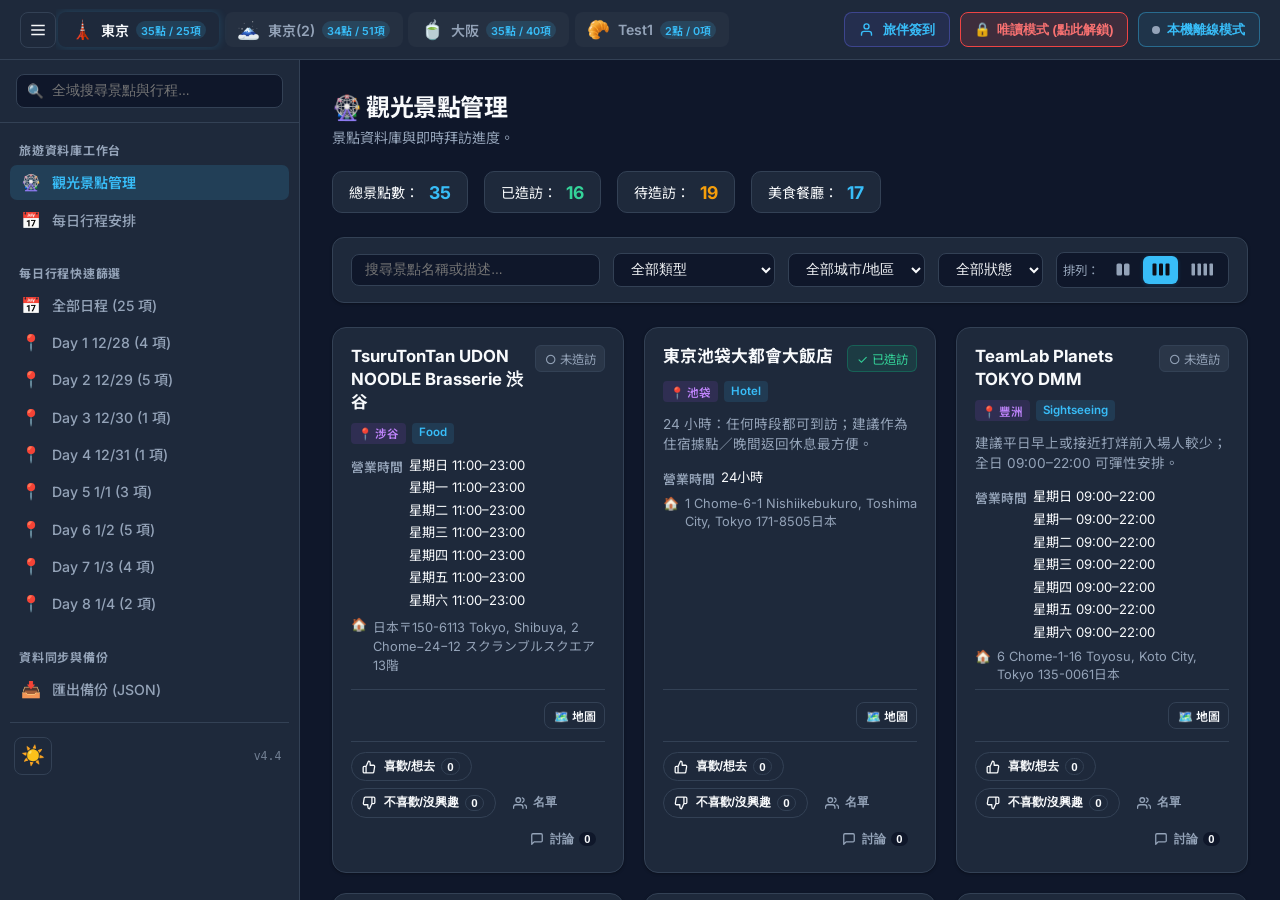
==== commit c69195d3: "Rev.19 Optimize UI/UX (Zoom in / Zoom out)" ====
--- a/index.html
+++ b/index.html
@@ -1,8031 +1,8291 @@
-﻿<!DOCTYPE html>
-<html lang="zh-Hant">
-<head>
-  <meta charset="UTF-8">
-  <meta name="viewport" content="width=device-width, initial-scale=1.0, viewport-fit=cover">
-  <meta name="theme-color" content="#0f172a">
-  <meta http-equiv="Cache-Control" content="no-cache, no-store, must-revalidate">
-  <meta http-equiv="Pragma" content="no-cache">
-  <meta http-equiv="Expires" content="0">
-  <meta name="description" content="旅遊行程規劃與觀光景點指南 - 支援景點與行程線上編輯儲存">
-  <meta property="og:title" content="Luke旅遊紀錄">
-  <meta property="og:description" content="旅遊行程規劃與觀光景點指南 - 支援景點與行程線上編輯儲存">
-  <meta property="og:type" content="website">
-  <title>Luke旅遊紀錄</title>
-  
-  <!-- iOS PWA & Web App Settings -->
-  <meta name="apple-mobile-web-app-capable" content="yes">
-  <meta name="apple-mobile-web-app-status-bar-style" content="black-translucent">
-  <meta name="apple-mobile-web-app-title" content="Luke旅遊紀錄">
-  <link rel="apple-touch-icon" href="./apple-touch-icon.png">
-  <link rel="apple-touch-icon-precomposed" href="./apple-touch-icon.png">
-  <link rel="apple-touch-icon" sizes="180x180" href="./apple-touch-icon.png">
-  <link rel="apple-touch-icon" sizes="512x512" href="./images.png">
-  <link rel="icon" type="image/png" href="./apple-touch-icon.png">
-  <link rel="manifest" href="./manifest.json">
-
-  <!-- Dynamic Exact Viewport Height for iOS PWA Standalone Mode -->
-  <script>
-    (function() {
-      function syncAppHeight() {
-        var h = window.innerHeight;
-        document.documentElement.style.setProperty('--app-height', h + 'px');
-      }
-      syncAppHeight();
-      window.addEventListener('resize', syncAppHeight);
-      window.addEventListener('orientationchange', function() {
-        setTimeout(syncAppHeight, 100);
-      });
-      if (window.visualViewport) {
-        window.visualViewport.addEventListener('resize', syncAppHeight);
-      }
-    })();
-  </script>
-  
-  <!-- Fonts -->
-  <link rel="preconnect" href="https://fonts.googleapis.com">
-  <link rel="preconnect" href="https://fonts.gstatic.com" crossorigin>
-  <link href="https://fonts.googleapis.com/css2?family=Inter:wght@400;500;600;700&family=Noto+Sans+TC:wght@400;500;700&display=swap" rel="stylesheet">
-
-  <!-- Load Extracted Notion CSV Data -->
-  <script src="notion_data.js"></script>
-
-  <!-- Firebase Realtime Database SDK (Compat for pure HTML/JS) -->
-  <script src="https://www.gstatic.com/firebasejs/9.23.0/firebase-app-compat.js"></script>
-  <script src="https://www.gstatic.com/firebasejs/9.23.0/firebase-database-compat.js"></script>
-
-  <style>
-    :root {
-      --sidebar-width: 300px;
-      --header-height: 60px;
-      
-      /* Theme - Dark (default) */
-      --bg-base: #0f172a;
-      --bg-sidebar: #1e293b;
-      --bg-sidebar-hover: #334155;
-      --bg-card: #1e293b;
-      --bg-card-hover: #283548;
-      --bg-input: #0f172a;
-      --border-color: #334155;
-      --text-main: #f8fafc;
-      --text-muted: #94a3b8;
-      --accent: #38bdf8;
-      --accent-hover: #0ea5e9;
-      --accent-glow: rgba(56, 189, 248, 0.2);
-      --badge-bg: rgba(56, 189, 248, 0.15);
-      --success: #10b981;
-      --warning: #f59e0b;
-      --danger: #ef4444;
-      --shadow-sm: 0 1px 3px rgba(0,0,0,0.3);
-      --shadow-md: 0 4px 12px rgba(0,0,0,0.35);
-      --shadow-lg: 0 10px 25px -5px rgba(0,0,0,0.5);
-    }
-
-    /* ========================================================
-       Theme - Light Mode: Frosted Glassmorphism with Pastel Violet Ambient Glow
-       (Dark mode remains completely untouched)
-       ======================================================== */
-    [data-theme="light"] {
-      --bg-base: #f7f6fc;
-      --bg-sidebar: rgba(255, 255, 255, 0.72);
-      --bg-sidebar-hover: rgba(243, 238, 255, 0.85);
-      --bg-card: rgba(255, 255, 255, 0.68);
-      --bg-card-hover: rgba(255, 255, 255, 0.88);
-      --bg-input: rgba(255, 255, 255, 0.75);
-      --border-color: rgba(255, 255, 255, 0.85);
-      --text-main: #1e1b4b;
-      --text-muted: #64748b;
-      --accent: #8b5cf6;
-      --accent-hover: #7c3aed;
-      --accent-glow: rgba(139, 92, 246, 0.28);
-      --badge-bg: rgba(139, 92, 246, 0.12);
-      --shadow-sm: 0 4px 16px 0 rgba(139, 92, 246, 0.06), 0 1px 3px 0 rgba(0, 0, 0, 0.03), inset 0 1px 1px 0 rgba(255, 255, 255, 0.9);
-      --shadow-md: 0 10px 28px 0 rgba(139, 92, 246, 0.12), 0 2px 6px 0 rgba(0, 0, 0, 0.04), inset 0 1px 1px 0 rgba(255, 255, 255, 0.95);
-      --shadow-lg: 0 20px 48px -4px rgba(124, 58, 237, 0.18), 0 4px 12px 0 rgba(0, 0, 0, 0.05), inset 0 1px 2px 0 rgba(255, 255, 255, 0.95);
-    }
-
-    /* Ambient Violet & Peach Aurora Background (Light Mode Only) */
-    body[data-theme="light"] {
-      background-color: #f7f6fc;
-      background-image: 
-        radial-gradient(ellipse at 12% 15%, rgba(216, 180, 254, 0.45) 0%, transparent 45%),
-        radial-gradient(ellipse at 88% 18%, rgba(254, 215, 170, 0.4) 0%, transparent 45%),
-        radial-gradient(ellipse at 50% 55%, rgba(192, 132, 252, 0.28) 0%, transparent 55%),
-        radial-gradient(ellipse at 82% 88%, rgba(221, 214, 254, 0.38) 0%, transparent 50%),
-        radial-gradient(ellipse at 15% 85%, rgba(253, 186, 116, 0.28) 0%, transparent 45%);
-      background-attachment: fixed;
-    }
-
-    /* Glassmorphism Surface Filters & Edge Highlight (Light Mode Only) */
-    [data-theme="light"] header {
-      background: rgba(255, 255, 255, 0.72) !important;
-      backdrop-filter: blur(20px) saturate(180%);
-      -webkit-backdrop-filter: blur(20px) saturate(180%);
-      border-bottom: 1px solid rgba(255, 255, 255, 0.8) !important;
-      box-shadow: 0 4px 20px -2px rgba(139, 92, 246, 0.08);
-    }
-
-    [data-theme="light"] aside.sidebar {
-      background: rgba(255, 255, 255, 0.68) !important;
-      backdrop-filter: blur(20px) saturate(180%);
-      -webkit-backdrop-filter: blur(20px) saturate(180%);
-      border-right: 1px solid rgba(255, 255, 255, 0.8) !important;
-      box-shadow: 4px 0 24px -2px rgba(139, 92, 246, 0.06);
-    }
-
-    [data-theme="light"] .sidebar-header,
-    [data-theme="light"] .sidebar-footer {
-      border-color: rgba(255, 255, 255, 0.6) !important;
-    }
-
-    [data-theme="light"] .spot-card,
-    [data-theme="light"] .itinerary-item,
-    [data-theme="light"] .stat-card,
-    [data-theme="light"] .filter-bar,
-    [data-theme="light"] .itinerary-day-col,
-    [data-theme="light"] .itinerary-day-box,
-    [data-theme="light"] .quick-spot-menu,
-    [data-theme="light"] .voters-popover {
-      backdrop-filter: blur(16px) saturate(180%);
-      -webkit-backdrop-filter: blur(16px) saturate(180%);
-      border: 1px solid rgba(255, 255, 255, 0.85) !important;
-      box-shadow: var(--shadow-sm);
-    }
-
-    [data-theme="light"] .spot-card:hover,
-    [data-theme="light"] .itinerary-item:hover {
-      border-color: rgba(168, 85, 247, 0.5) !important;
-      box-shadow: var(--shadow-md), 0 0 16px rgba(192, 132, 252, 0.22);
-    }
-
-    [data-theme="light"] .modal-content {
-      background: rgba(255, 255, 255, 0.82) !important;
-      backdrop-filter: blur(24px) saturate(190%);
-      -webkit-backdrop-filter: blur(24px) saturate(190%);
-      border: 1px solid rgba(255, 255, 255, 0.9) !important;
-      box-shadow: 0 24px 60px rgba(124, 58, 237, 0.16);
-    }
-
-    [data-theme="light"] input,
-    [data-theme="light"] select,
-    [data-theme="light"] textarea {
-      background: rgba(255, 255, 255, 0.72) !important;
-      border: 1px solid rgba(221, 214, 254, 0.7) !important;
-      backdrop-filter: blur(10px);
-      -webkit-backdrop-filter: blur(10px);
-      color: #1e1b4b !important;
-    }
-
-    [data-theme="light"] input:focus,
-    [data-theme="light"] select:focus,
-    [data-theme="light"] textarea:focus {
-      border-color: var(--accent) !important;
-      box-shadow: 0 0 0 3px rgba(139, 92, 246, 0.22) !important;
-    }
-
-    [data-theme="light"] .trip-tab {
-      background: rgba(255, 255, 255, 0.55) !important;
-      border: 1px solid rgba(255, 255, 255, 0.8) !important;
-      backdrop-filter: blur(10px);
-      -webkit-backdrop-filter: blur(10px);
-      color: #4b5563;
-    }
-
-    [data-theme="light"] .trip-tab.active {
-      background: linear-gradient(135deg, rgba(237, 233, 254, 0.95), rgba(255, 255, 255, 0.92)) !important;
-      border-color: var(--accent) !important;
-      color: var(--accent) !important;
-      box-shadow: 0 4px 14px rgba(139, 92, 246, 0.2), inset 0 1px 1px #ffffff;
-    }
-
-    [data-theme="light"] .mobile-trip-select {
-      background-color: rgba(255, 255, 255, 0.8) !important;
-      border: 1px solid rgba(216, 180, 254, 0.7) !important;
-      backdrop-filter: blur(14px);
-      -webkit-backdrop-filter: blur(14px);
-      box-shadow: 0 2px 10px rgba(139, 92, 246, 0.1);
-      color: #1e1b4b !important;
-    }
-
-    [data-theme="light"] .btn {
-      backdrop-filter: blur(10px);
-      -webkit-backdrop-filter: blur(10px);
-    }
-
-    [data-theme="light"] .btn-primary {
-      background: linear-gradient(135deg, #8b5cf6, #7c3aed) !important;
-      border-color: #7c3aed !important;
-      box-shadow: 0 4px 14px rgba(124, 58, 237, 0.3) !important;
-      color: #ffffff !important;
-    }
-
-    [data-theme="light"] .btn-primary:hover {
-      box-shadow: 0 6px 18px rgba(124, 58, 237, 0.4) !important;
-      transform: translateY(-1px);
-    }
-
-    [data-theme="light"] .btn-vote-pill.active-up {
-      background: rgba(16, 185, 129, 0.14) !important;
-      border-color: #10b981 !important;
-      color: #059669 !important;
-    }
-
-    [data-theme="light"] .btn-vote-pill.active-down {
-      background: rgba(239, 68, 68, 0.14) !important;
-      border-color: #ef4444 !important;
-      color: #dc2626 !important;
-    }
-
-    [data-theme="light"] .comment-item {
-      background: rgba(255, 255, 255, 0.6) !important;
-      border: 1px solid rgba(255, 255, 255, 0.85) !important;
-      backdrop-filter: blur(10px);
-      -webkit-backdrop-filter: blur(10px);
-    }
-
-    [data-theme="light"] .comment-locked-banner {
-      background: rgba(243, 232, 255, 0.75) !important;
-      border: 1px dashed rgba(168, 85, 247, 0.4) !important;
-      color: #7c3aed !important;
-    }
-
-    * {
-      box-sizing: border-box;
-      margin: 0;
-      padding: 0;
-    }
-
-    html {
-      width: 100%;
-      height: 100%;
-      margin: 0;
-      padding: 0;
-      overflow: hidden;
-      background: var(--bg-base);
-      -webkit-text-size-adjust: 100%;
-    }
-
-    body {
-      font-family: 'Inter', 'Noto Sans TC', -apple-system, sans-serif;
-      background: var(--bg-base);
-      color: var(--text-main);
-      position: fixed;
-      top: 0;
-      left: 0;
-      right: 0;
-      bottom: 0;
-      width: 100%;
-      height: 100%;
-      display: flex;
-      flex-direction: column;
-      overflow: hidden;
-      overscroll-behavior: none;
-      transition: background-color 0.25s ease;
-      padding: 0;
-      margin: 0;
-    }
-
-    /* Top Navigation Header */
-    header {
-      min-height: calc(var(--header-height) + env(safe-area-inset-top, 0px));
-      padding-top: env(safe-area-inset-top, 0px);
-      padding-bottom: 0;
-      box-sizing: border-box;
-      background: var(--bg-sidebar);
-      border-bottom: 1px solid var(--border-color);
-      display: flex;
-      align-items: center;
-      justify-content: space-between;
-      padding-left: max(1.25rem, env(safe-area-inset-left, 0px));
-      padding-right: max(1.25rem, env(safe-area-inset-right, 0px));
-      z-index: 20;
-      flex-shrink: 0;
-    }
-
-    .header-left, .header-scroll-track {
-      display: flex;
-      align-items: center;
-      justify-content: space-between;
-      gap: 0.65rem;
-      flex: 1;
-      min-width: 0;
-    }
-
-    .sidebar-toggle-btn {
-      background: transparent;
-      border: 1px solid var(--border-color);
-      color: var(--text-main);
-      border-radius: 8px;
-      width: 36px;
-      height: 36px;
-      display: flex;
-      align-items: center;
-      justify-content: center;
-      cursor: pointer;
-      transition: all 0.2s;
-      flex-shrink: 0;
-    }
-
-    .sidebar-toggle-btn:hover {
-      background: var(--bg-sidebar-hover);
-      border-color: var(--accent);
-    }
-
-    .brand-group {
-      display: flex;
-      align-items: center;
-      gap: 0.65rem;
-      text-decoration: none;
-      color: var(--text-main);
-    }
-
-    .brand-icon {
-      font-size: 1.4rem;
-    }
-
-    .brand-title {
-      font-size: 1.05rem;
-      font-weight: 700;
-      letter-spacing: -0.01em;
-    }
-
-    .brand-tag {
-      font-size: 0.72rem;
-      font-weight: 600;
-      background: var(--badge-bg);
-      color: var(--accent);
-      padding: 0.15rem 0.5rem;
-      border-radius: 9999px;
-      text-transform: uppercase;
-      letter-spacing: 0.05em;
-    }
-
-    /* Mobile Destination Selector Dropdown (Hidden on Desktop) */
-    .mobile-trip-select-wrap {
-      display: none;
-    }
-
-    /* Multi-Trip Destination Tabs Outer with Nav Arrows */
-    .trip-tabs-outer {
-      display: flex;
-      align-items: center;
-      gap: 0.25rem;
-      flex: 1;
-      min-width: 0;
-      position: relative;
-    }
-
-    .trip-tabs-nav-btn {
-      width: 26px;
-      height: 28px;
-      background: var(--bg-card);
-      border: 1px solid var(--border-color);
-      color: var(--text-muted);
-      border-radius: 6px;
-      display: inline-flex;
-      align-items: center;
-      justify-content: center;
-      font-size: 1.15rem;
-      font-weight: 700;
-      cursor: pointer;
-      flex-shrink: 0;
-      transition: all 0.2s;
-      z-index: 5;
-      user-select: none;
-      padding: 0;
-      line-height: 1;
-    }
-
-    .trip-tabs-nav-btn:hover {
-      color: var(--accent);
-      background: var(--bg-sidebar-hover);
-      border-color: var(--accent);
-      box-shadow: 0 0 8px var(--accent-glow);
-    }
-
-    .trip-tabs-nav-btn.hidden {
-      display: none !important;
-    }
-
-    /* Multi-Trip Destination Tabs */
-    .trip-tabs-wrapper {
-      display: flex;
-      align-items: center;
-      gap: 0.45rem;
-      flex: 1;
-      min-width: 0;
-      max-width: 100%;
-      overflow-x: auto;
-      overflow-y: hidden;
-      -webkit-overflow-scrolling: touch;
-      touch-action: pan-x;
-      overscroll-behavior-x: contain;
-      scrollbar-width: none;
-      padding: 3px 10px 3px 2px;
-    }
-
-    .trip-tabs-wrapper::-webkit-scrollbar {
-      display: none;
-    }
-
-    .trip-tabs-list {
-      display: flex;
-      align-items: center;
-      gap: 0.35rem;
-      flex-shrink: 0;
-    }
-
-    .trip-tab {
-      display: inline-flex;
-      align-items: center;
-      gap: 0.45rem;
-      padding: 0.38rem 0.8rem;
-      border-radius: 8px;
-      font-size: 0.88rem;
-      font-weight: 600;
-      color: var(--text-muted);
-      background: rgba(255, 255, 255, 0.03);
-      cursor: grab;
-      white-space: nowrap;
-      transition: transform 0.15s ease, opacity 0.15s ease, box-shadow 0.15s ease, border-color 0.15s ease;
-      user-select: none;
-      -webkit-user-select: none;
-      touch-action: pan-x;
-      flex-shrink: 0;
-      position: relative;
-    }
-
-    .trip-tab:active {
-      cursor: grabbing;
-    }
-
-    .trip-tab.dragging {
-      opacity: 0.35;
-      transform: scale(0.95);
-    }
-
-    .trip-tab.drag-over {
-      border-color: var(--accent) !important;
-      background: rgba(56, 189, 248, 0.15) !important;
-      box-shadow: 0 0 14px var(--accent-glow) !important;
-      transform: scale(1.04);
-    }
-
-    .trip-tab.touch-dragging {
-      opacity: 0.95;
-      transform: scale(1.08) translateY(-4px);
-      box-shadow: 0 8px 24px rgba(0, 0, 0, 0.5), 0 0 16px var(--accent) !important;
-      border-color: var(--accent) !important;
-      background: var(--bg-card) !important;
-      z-index: 99;
-    }
-
-    .trip-tab:hover {
-      color: var(--text-main);
-      background: var(--bg-sidebar-hover);
-      border-color: rgba(56, 189, 248, 0.4);
-    }
-
-    .trip-tab.active {
-      color: var(--text-main);
-      background: var(--bg-card);
-      border-color: var(--accent);
-      box-shadow: 0 0 10px var(--accent-glow);
-    }
-
-    .trip-tab-icon {
-      font-size: 1.15rem;
-    }
-
-    .trip-tab-title {
-      font-weight: 700;
-      letter-spacing: -0.01em;
-    }
-
-    .trip-tab-badge {
-      font-size: 0.68rem;
-      padding: 1px 5px;
-      border-radius: 9999px;
-      background: var(--badge-bg);
-      color: var(--accent);
-      font-weight: 600;
-    }
-
-    .trip-tab-edit-btn, .trip-tab-close-btn,
-    .trip-tab-edit, .trip-tab-close {
-      background: transparent;
-      border: none;
-      color: var(--text-muted);
-      cursor: pointer;
-      font-size: 0.72rem;
-      opacity: 0.45;
-      padding: 2px 3px;
-      border-radius: 4px;
-      transition: opacity 0.15s, transform 0.15s;
-      line-height: 1;
-      display: inline-flex;
-      align-items: center;
-      justify-content: center;
-    }
-
-    .trip-tab:hover .trip-tab-edit-btn,
-    .trip-tab:hover .trip-tab-close-btn,
-    .trip-tab:hover .trip-tab-edit,
-    .trip-tab:hover .trip-tab-close {
-      opacity: 0.9;
-    }
-
-    .trip-tab-edit-btn:hover, .trip-tab-edit:hover {
-      opacity: 1;
-      color: var(--accent);
-      transform: scale(1.2);
-    }
-
-    .trip-tab-close-btn:hover, .trip-tab-close:hover {
-      opacity: 1;
-      color: var(--danger);
-      transform: scale(1.2);
-    }
-
-    .trip-add-tab-btn {
-      background: transparent;
-      border: 1px dashed var(--accent);
-      color: var(--accent);
-      border-radius: 8px;
-      padding: 0.36rem 0.7rem;
-      font-size: 0.8rem;
-      font-weight: 600;
-      cursor: pointer;
-      display: inline-flex;
-      align-items: center;
-      gap: 0.3rem;
-      white-space: nowrap;
-      transition: all 0.2s;
-      flex-shrink: 0;
-    }
-
-    .trip-add-tab-btn:hover {
-      background: rgba(56, 189, 248, 0.12);
-      transform: translateY(-1px);
-    }
-
-    .emoji-picker-container {
-      max-height: 220px;
-      overflow-y: auto;
-      padding: 0.65rem 0.75rem;
-      background: var(--bg-card);
-      border: 1px solid var(--border-color);
-      border-radius: 8px;
-      display: flex;
-      flex-direction: column;
-      gap: 0.75rem;
-    }
-
-    .emoji-category-group {
-      display: flex;
-      flex-direction: column;
-      gap: 0.35rem;
-    }
-
-    .emoji-category-title {
-      font-size: 0.76rem;
-      font-weight: 700;
-      color: var(--accent);
-      letter-spacing: 0.02em;
-      display: flex;
-      align-items: center;
-      gap: 0.3rem;
-    }
-
-    .emoji-picker-row {
-      display: flex;
-      gap: 0.45rem;
-      flex-wrap: wrap;
-    }
-
-    .emoji-opt-btn {
-      display: inline-flex;
-      align-items: center;
-      gap: 0.35rem;
-      padding: 0.4rem 0.65rem;
-      background: var(--bg-input);
-      border: 1px solid var(--border-color);
-      border-radius: 8px;
-      color: var(--text-main);
-      font-size: 0.85rem;
-      cursor: pointer;
-      transition: all 0.15s ease;
-      white-space: nowrap;
-    }
-
-    .emoji-opt-btn:hover {
-      border-color: var(--accent);
-      background: var(--bg-sidebar-hover);
-      transform: translateY(-1px);
-    }
-
-    .emoji-opt-btn.active {
-      border-color: var(--accent);
-      background: rgba(56, 189, 248, 0.18);
-      color: var(--accent);
-      box-shadow: 0 0 8px var(--accent-glow);
-      font-weight: 600;
-    }
-
-
-
-    .header-actions {
-      display: flex;
-      align-items: center;
-      gap: 0.6rem;
-      flex-shrink: 0;
-    }
-
-    .btn {
-      padding: 0.45rem 0.85rem;
-      border-radius: 8px;
-      font-size: 0.84rem;
-      font-weight: 600;
-      border: 1px solid var(--border-color);
-      background: var(--bg-card);
-      color: var(--text-main);
-      cursor: pointer;
-      display: inline-flex;
-      align-items: center;
-      gap: 0.4rem;
-      text-decoration: none;
-      transition: all 0.2s;
-    }
-
-    .btn:hover {
-      background: var(--bg-sidebar-hover);
-      border-color: var(--accent);
-    }
-
-    .btn-primary {
-      background: var(--accent);
-      color: #0b0f19;
-      border: none;
-    }
-
-    .btn-primary:hover {
-      background: var(--accent-hover);
-      transform: translateY(-1px);
-    }
-
-    .btn-success {
-      background: var(--success);
-      color: #ffffff;
-      border: none;
-    }
-
-    .btn-success:hover {
-      opacity: 0.9;
-    }
-
-    .btn-danger {
-      color: var(--danger);
-      border-color: rgba(239, 68, 68, 0.3);
-    }
-
-    .btn-danger:hover {
-      background: rgba(239, 68, 68, 0.1);
-      border-color: var(--danger);
-    }
-
-    /* Main Container Layout */
-    .app-body {
-      display: flex;
-      flex: 1;
-      min-height: 0;
-      overflow: hidden;
-      position: relative;
-    }
-
-    /* Sidebar Navigation */
-    aside.sidebar {
-      width: var(--sidebar-width);
-      background: var(--bg-sidebar);
-      border-right: 1px solid var(--border-color);
-      display: flex;
-      flex-direction: column;
-      flex-shrink: 0;
-      transition: width 0.22s cubic-bezier(0.16, 1, 0.3, 1);
-      z-index: 10;
-      min-width: 0;
-      position: relative;
-      overflow: hidden;
-    }
-
-    aside.sidebar.resizing {
-      transition: none !important;
-      user-select: none;
-    }
-
-    aside.sidebar.collapsed {
-      width: 0 !important;
-      min-width: 0 !important;
-      margin-left: 0 !important;
-      border-right: none !important;
-      overflow: hidden !important;
-      pointer-events: none;
-      visibility: hidden;
-    }
-
-    aside.sidebar.collapsed + .sidebar-resizer {
-      display: none !important;
-    }
-
-    /* Mobile Sidebar Backdrop Overlay (Hidden on Desktop) */
-    .sidebar-overlay {
-      display: none;
-    }
-
-    /* Sidebar Resizer Handle */
-    .sidebar-resizer {
-      width: 10px;
-      cursor: col-resize;
-      position: relative;
-      flex-shrink: 0;
-      z-index: 20;
-      margin-left: -5px;
-      margin-right: -5px;
-      display: flex;
-      align-items: center;
-      justify-content: center;
-      transition: background 0.15s;
-    }
-
-    .sidebar-resizer-line {
-      width: 2px;
-      height: 100%;
-      background: transparent;
-      transition: background 0.2s, box-shadow 0.2s;
-    }
-
-    .sidebar-resizer:hover .sidebar-resizer-line,
-    .sidebar-resizer.active .sidebar-resizer-line {
-      background: var(--accent);
-      box-shadow: 0 0 8px var(--accent-glow);
-    }
-
-    .sidebar-resizer:hover,
-    .sidebar-resizer.active {
-      background: rgba(56, 189, 248, 0.08);
-    }
-
-    body.resizing-sidebar {
-      cursor: col-resize !important;
-      user-select: none !important;
-    }
-
-    .search-box {
-      padding: 0.85rem 1rem;
-      border-bottom: 1px solid var(--border-color);
-      position: relative;
-    }
-
-    .search-input {
-      width: 100%;
-      background: var(--bg-input);
-      border: 1px solid var(--border-color);
-      border-radius: 8px;
-      padding: 0.55rem 0.85rem 0.55rem 2.2rem;
-      font-size: 0.86rem;
-      color: var(--text-main);
-      outline: none;
-      transition: border-color 0.2s;
-    }
-
-    .search-input:focus {
-      border-color: var(--accent);
-      box-shadow: 0 0 0 3px var(--accent-glow);
-    }
-
-    .search-icon {
-      position: absolute;
-      left: 1.7rem;
-      top: 50%;
-      transform: translateY(-50%);
-      color: var(--text-muted);
-      pointer-events: none;
-      font-size: 0.85rem;
-    }
-
-    .nav-content {
-      flex: 1;
-      overflow-y: auto;
-      padding: 0.75rem 0.6rem;
-    }
-
-    .nav-content::-webkit-scrollbar {
-      width: 5px;
-    }
-
-    .nav-content::-webkit-scrollbar-thumb {
-      background: var(--border-color);
-      border-radius: 4px;
-    }
-
-    .category-group {
-      margin-bottom: 1.25rem;
-    }
-
-    .category-header {
-      font-size: 0.75rem;
-      font-weight: 700;
-      text-transform: uppercase;
-      letter-spacing: 0.06em;
-      color: var(--text-muted);
-      padding: 0.4rem 0.6rem;
-      user-select: none;
-    }
-
-    .nav-item {
-      display: flex;
-      align-items: center;
-      gap: 0.6rem;
-      padding: 0.48rem 0.65rem;
-      border-radius: 7px;
-      color: var(--text-muted);
-      text-decoration: none;
-      font-size: 0.88rem;
-      font-weight: 500;
-      transition: all 0.15s ease;
-      cursor: pointer;
-      user-select: none;
-      margin-bottom: 2px;
-      width: 100%;
-      box-sizing: border-box;
-    }
-
-    .nav-item:hover {
-      background: var(--bg-sidebar-hover);
-      color: var(--text-main);
-    }
-
-    .nav-item.active {
-      background: var(--badge-bg);
-      color: var(--accent);
-      font-weight: 600;
-    }
-
-    .nav-item .icon {
-      font-size: 1rem;
-      flex-shrink: 0;
-      width: 22px;
-      display: inline-flex;
-      align-items: center;
-      justify-content: center;
-    }
-
-    .nav-item .label {
-      flex: 1 1 auto;
-      min-width: 0;
-      overflow: hidden;
-      text-overflow: ellipsis;
-      white-space: nowrap;
-      display: block;
-      color: inherit;
-    }
-
-    /* Content Area */
-    main.content-pane {
-      flex: 1;
-      width: 100%;
-      min-width: 0;
-      height: 100%;
-      background: var(--bg-base);
-      display: flex;
-      flex-direction: column;
-      position: relative;
-      overflow-y: auto;
-      -webkit-overflow-scrolling: touch;
-      touch-action: pan-y;
-      overscroll-behavior-y: contain;
-    }
-
-    .view-section {
-      display: none;
-      width: 100%;
-      min-width: 0;
-      min-height: 100%;
-    }
-
-    .view-section.active {
-      display: block;
-    }
-
-    /* Iframe Viewer for Notion HTML */
-    #notion-viewer-frame {
-      width: 100%;
-      height: 100%;
-      border: none;
-      background: #ffffff;
-    }
-
-    /* ===================================================
-       Editable Workspace (Spots & Itinerary)
-       =================================================== */
-    .workspace-wrapper {
-      width: 100%;
-      max-width: 1440px;
-      margin: 0 auto;
-      padding: 1.75rem 2rem calc(3rem + env(safe-area-inset-bottom, 0px)) 2rem;
-      box-sizing: border-box;
-    }
-
-    .workspace-header {
-      display: flex;
-      justify-content: space-between;
-      align-items: center;
-      flex-wrap: wrap;
-      gap: 1rem;
-      margin-bottom: 1.5rem;
-    }
-
-    .workspace-title-group h2 {
-      font-size: 1.5rem;
-      font-weight: 700;
-      letter-spacing: -0.02em;
-      display: flex;
-      align-items: center;
-      gap: 0.5rem;
-    }
-
-    .workspace-title-group p {
-      font-size: 0.88rem;
-      color: var(--text-muted);
-      margin-top: 0.25rem;
-    }
-
-    .stats-bar {
-      display: flex;
-      gap: 1rem;
-      flex-wrap: wrap;
-      margin-bottom: 1.5rem;
-    }
-
-    .stat-badge {
-      background: var(--bg-card);
-      border: 1px solid var(--border-color);
-      border-radius: 10px;
-      padding: 0.6rem 1rem;
-      display: flex;
-      align-items: center;
-      gap: 0.6rem;
-      font-size: 0.88rem;
-    }
-
-    .stat-badge strong {
-      color: var(--accent);
-      font-size: 1.1rem;
-    }
-
-    .filter-toolbar {
-      background: var(--bg-card);
-      border: 1px solid var(--border-color);
-      border-radius: 12px;
-      padding: 0.85rem 1.1rem;
-      display: flex;
-      gap: 0.8rem;
-      align-items: center;
-      flex-wrap: wrap;
-      margin-bottom: 1.5rem;
-      box-shadow: var(--shadow-sm);
-    }
-
-    .filter-select, .filter-input {
-      background: var(--bg-input);
-      border: 1px solid var(--border-color);
-      color: var(--text-main);
-      padding: 0.45rem 0.85rem;
-      border-radius: 8px;
-      font-size: 0.86rem;
-      outline: none;
-    }
-
-    .filter-select:focus, .filter-input:focus {
-      border-color: var(--accent);
-    }
-
-    /* Column Layout Switcher */
-    .col-layout-selector {
-      display: flex;
-      align-items: center;
-      gap: 0.25rem;
-      background: var(--bg-input);
-      border: 1px solid var(--border-color);
-      padding: 0.2rem 0.4rem;
-      border-radius: 8px;
-      margin-left: auto;
-    }
-
-    .col-btn {
-      background: transparent;
-      border: none;
-      color: var(--text-muted);
-      padding: 0.35rem 0.55rem;
-      border-radius: 6px;
-      cursor: pointer;
-      display: inline-flex;
-      align-items: center;
-      justify-content: center;
-      transition: all 0.15s ease;
-      height: 28px;
-    }
-
-    .col-btn:hover {
-      color: var(--text-main);
-      background: var(--bg-sidebar-hover);
-    }
-
-    .col-btn.active {
-      background: var(--accent);
-      color: #0b0f19;
-      box-shadow: 0 1px 4px var(--accent-glow);
-    }
-
-    /* Cards Grid (Spots) */
-    .spots-grid {
-      display: grid;
-      gap: 1.25rem;
-      margin-bottom: 2.5rem;
-      transition: all 0.2s ease;
-    }
-
-    .spots-grid.cols-2 {
-      grid-template-columns: repeat(2, minmax(0, 1fr));
-    }
-
-    .spots-grid.cols-3 {
-      grid-template-columns: repeat(3, minmax(0, 1fr));
-    }
-
-    .spots-grid.cols-4 {
-      grid-template-columns: repeat(4, minmax(0, 1fr));
-    }
-
-    /* Responsive fallbacks */
-    @media (max-width: 1200px) {
-      .spots-grid.cols-4 {
-        grid-template-columns: repeat(3, minmax(0, 1fr));
-      }
-    }
-    @media (max-width: 850px) {
-      .spots-grid.cols-3, .spots-grid.cols-4 {
-        grid-template-columns: repeat(2, minmax(0, 1fr));
-      }
-    }
-    @media (max-width: 600px) {
-      .spots-grid.cols-2, .spots-grid.cols-3, .spots-grid.cols-4 {
-        grid-template-columns: 1fr;
-      }
-    }
-
-    .spot-card {
-      background: var(--bg-card);
-      border: 1px solid var(--border-color);
-      border-radius: 14px;
-      overflow: hidden;
-      display: flex;
-      flex-direction: column;
-      transition: all 0.2s ease;
-      box-shadow: var(--shadow-sm);
-      position: relative;
-    }
-
-    .spot-card:hover {
-      border-color: var(--accent);
-      transform: translateY(-3px);
-      box-shadow: var(--shadow-md);
-    }
-
-    .spot-card-img-wrap {
-      width: 100%;
-      height: 140px;
-      background: #1e293b;
-      position: relative;
-      overflow: hidden;
-    }
-
-    .spot-card-img {
-      width: 100%;
-      height: 100%;
-      object-fit: cover;
-    }
-
-    /* Spot Photo Dropzone */
-    .spot-dropzone {
-      border: 2px dashed var(--border-color);
-      border-radius: 12px;
-      background: var(--bg-base);
-      cursor: pointer;
-      overflow: hidden;
-      position: relative;
-      min-height: 140px;
-      display: flex;
-      align-items: center;
-      justify-content: center;
-      transition: all 0.2s ease;
-      user-select: none;
-    }
-
-    .spot-dropzone:hover {
-      border-color: var(--accent);
-      background: rgba(56, 189, 248, 0.04);
-    }
-
-    .spot-dropzone.dragover {
-      border-color: var(--accent);
-      background: rgba(56, 189, 248, 0.12);
-      transform: scale(1.01);
-      box-shadow: 0 0 15px var(--accent-glow);
-    }
-
-    .dropzone-empty-state {
-      padding: 1.5rem 1rem;
-      text-align: center;
-      display: flex;
-      flex-direction: column;
-      align-items: center;
-      gap: 0.35rem;
-    }
-
-    .dropzone-icon {
-      font-size: 2.2rem;
-      margin-bottom: 0.2rem;
-    }
-
-    .dropzone-text {
-      font-size: 0.88rem;
-      color: var(--text-main);
-    }
-
-    .dropzone-text strong {
-      color: var(--accent);
-    }
-
-    .dropzone-hint {
-      font-size: 0.76rem;
-      color: var(--text-muted);
-    }
-
-    .dropzone-preview-state {
-      width: 100%;
-      height: 180px;
-      position: relative;
-      overflow: hidden;
-    }
-
-    .dropzone-img {
-      width: 100%;
-      height: 100%;
-      object-fit: cover;
-      display: block;
-    }
-
-    .dropzone-overlay {
-      position: absolute;
-      bottom: 0;
-      left: 0;
-      right: 0;
-      padding: 0.6rem;
-      background: linear-gradient(to top, rgba(0, 0, 0, 0.75), transparent);
-      display: flex;
-      justify-content: center;
-      gap: 0.6rem;
-      opacity: 0.95;
-      transition: opacity 0.2s;
-    }
-
-    .spot-dropzone:hover .dropzone-overlay {
-      opacity: 1;
-    }
-
-    .spot-card-body {
-      padding: 1.1rem;
-      flex: 1;
-      display: flex;
-      flex-direction: column;
-    }
-
-    .spot-card-header {
-      display: flex;
-      justify-content: space-between;
-      align-items: flex-start;
-      gap: 0.5rem;
-      margin-bottom: 0.6rem;
-    }
-
-    .spot-title {
-      font-size: 1.05rem;
-      font-weight: 700;
-      line-height: 1.35;
-      color: var(--text-main);
-    }
-
-    .visited-toggle {
-      display: flex;
-      align-items: center;
-      gap: 0.35rem;
-      font-size: 0.78rem;
-      padding: 0.2rem 0.55rem;
-      border-radius: 6px;
-      background: rgba(16, 185, 129, 0.12);
-      color: #34d399;
-      cursor: pointer;
-      user-select: none;
-      border: 1px solid rgba(16, 185, 129, 0.3);
-      flex-shrink: 0;
-    }
-
-    .visited-toggle.not-visited {
-      background: rgba(148, 163, 184, 0.1);
-      color: var(--text-muted);
-      border-color: var(--border-color);
-    }
-
-    .spot-tags {
-      display: flex;
-      flex-wrap: wrap;
-      gap: 0.35rem;
-      margin-bottom: 0.75rem;
-    }
-
-    .spot-tag {
-      font-size: 0.72rem;
-      font-weight: 600;
-      padding: 0.15rem 0.45rem;
-      border-radius: 4px;
-      background: rgba(56, 189, 248, 0.12);
-      color: var(--accent);
-    }
-
-    .spot-tag-city {
-      background: rgba(168, 85, 247, 0.12);
-      color: #c084fc;
-    }
-
-    .spot-desc {
-      font-size: 0.85rem;
-      color: var(--text-muted);
-      margin-bottom: 0.85rem;
-      line-height: 1.5;
-      white-space: pre-line;
-    }
-
-    .spot-meta-row {
-      font-size: 0.8rem;
-      color: var(--text-muted);
-      margin-bottom: 0.35rem;
-      display: flex;
-      gap: 0.4rem;
-    }
-
-    .spot-meta-row.spot-meta-hours {
-      align-items: flex-start;
-      margin-bottom: 0.45rem;
-    }
-
-    .spot-hours-list {
-      display: flex;
-      flex-direction: column;
-      gap: 0.22rem;
-      line-height: 1.45;
-      font-size: 0.82rem;
-      color: var(--text-main);
-    }
-
-    .spot-hours-item {
-      white-space: nowrap;
-    }
-
-    .spot-actions {
-      display: flex;
-      justify-content: flex-end;
-      gap: 0.5rem;
-      margin-top: auto;
-      padding-top: 0.75rem;
-      border-top: 1px solid var(--border-color);
-    }
-
-    /* Itinerary Timeline */
-    .day-selector {
-      display: flex;
-      gap: 0.5rem;
-      overflow-x: auto;
-      padding-bottom: 0.65rem;
-      margin-bottom: 0.95rem;
-      scrollbar-width: thin;
-      scrollbar-color: rgba(148, 163, 184, 0.45) rgba(255, 255, 255, 0.04);
-      -webkit-overflow-scrolling: touch;
-    }
-
-    .day-selector::-webkit-scrollbar {
-      height: 6px;
-    }
-
-    .day-selector::-webkit-scrollbar-track {
-      background: rgba(255, 255, 255, 0.04);
-      border-radius: 999px;
-    }
-
-    .day-selector::-webkit-scrollbar-thumb {
-      background: rgba(148, 163, 184, 0.45);
-      border-radius: 999px;
-    }
-
-    .day-selector::-webkit-scrollbar-thumb:hover {
-      background: rgba(203, 213, 225, 0.75);
-    }
-
-    .day-btn {
-      padding: 0.45rem 0.85rem;
-      border-radius: 8px;
-      background: var(--bg-card);
-      border: 1px solid var(--border-color);
-      color: var(--text-muted);
-      font-size: 0.86rem;
-      font-weight: 600;
-      cursor: grab;
-      white-space: nowrap;
-      transition: transform 0.15s ease, opacity 0.15s ease, box-shadow 0.15s ease, border-color 0.15s ease;
-      display: inline-flex;
-      align-items: center;
-      gap: 0.45rem;
-      user-select: none;
-      -webkit-user-select: none;
-      touch-action: pan-x;
-      position: relative;
-    }
-
-    .day-btn:active {
-      cursor: grabbing;
-    }
-
-    .day-btn.dragging {
-      opacity: 0.35;
-      transform: scale(0.95);
-    }
-
-    .day-btn.drag-over {
-      border-color: var(--accent) !important;
-      background: rgba(56, 189, 248, 0.18) !important;
-      box-shadow: 0 0 14px var(--accent-glow) !important;
-      transform: scale(1.04);
-    }
-
-    .day-btn.touch-dragging {
-      opacity: 0.95;
-      transform: scale(1.08) translateY(-4px);
-      box-shadow: 0 8px 24px rgba(0, 0, 0, 0.5), 0 0 16px var(--accent) !important;
-      border-color: var(--accent) !important;
-      z-index: 99;
-    }
-
-    .day-btn:hover {
-      color: var(--text-main);
-      border-color: var(--accent);
-    }
-
-    .day-btn.active {
-      background: var(--accent);
-      color: #0b0f19;
-      border-color: var(--accent);
-      box-shadow: 0 2px 8px var(--accent-glow);
-    }
-
-    .day-btn-edit-icon {
-      font-size: 0.72rem;
-      opacity: 0.6;
-      padding: 2px 4px;
-      border-radius: 4px;
-      transition: all 0.15s;
-    }
-
-    .day-btn:hover .day-btn-edit-icon {
-      opacity: 1;
-    }
-
-    .day-btn-edit-icon:hover {
-      background: rgba(255, 255, 255, 0.2);
-      transform: scale(1.15);
-    }
-
-    .timeline-container {
-      position: relative;
-      padding-left: 2.2rem;
-      margin-bottom: 3rem;
-    }
-
-    .timeline-container::before {
-      content: '';
-      position: absolute;
-      left: 11px;
-      top: 12px;
-      bottom: 12px;
-      width: 2px;
-      background: linear-gradient(to bottom, var(--accent), rgba(56, 189, 248, 0.15));
-    }
-
-    /* Day Separator Divider between Days */
-    .day-separator {
-      position: relative;
-      margin: 2.2rem 0 1.2rem 0;
-    }
-
-    .day-separator:first-child {
-      margin-top: 0.5rem;
-    }
-
-    .day-separator-dot {
-      position: absolute;
-      left: -2.2rem;
-      top: 50%;
-      transform: translate(calc(-50% + 7px), -50%);
-      width: 24px;
-      height: 24px;
-      border-radius: 50%;
-      background: var(--bg-card);
-      border: 2px solid var(--accent);
-      display: flex;
-      align-items: center;
-      justify-content: center;
-      font-size: 0.78rem;
-      box-shadow: 0 0 10px var(--accent-glow);
-      z-index: 2;
-    }
-
-    .day-separator-content {
-      display: flex;
-      align-items: center;
-      gap: 0.85rem;
-      width: 100%;
-    }
-
-    .day-separator-badge {
-      background: linear-gradient(135deg, rgba(56, 189, 248, 0.2), rgba(129, 140, 248, 0.22));
-      border: 1px solid rgba(56, 189, 248, 0.45);
-      color: var(--accent);
-      font-weight: 700;
-      font-size: 0.95rem;
-      padding: 0.38rem 1rem;
-      border-radius: 9999px;
-      display: inline-flex;
-      align-items: center;
-      gap: 0.5rem;
-      box-shadow: 0 2px 8px rgba(0, 0, 0, 0.25);
-    }
-
-    .day-separator-line {
-      flex: 1;
-      height: 1px;
-      background: linear-gradient(to right, rgba(56, 189, 248, 0.4), var(--border-color), transparent);
-    }
-
-    .itin-item {
-      position: relative;
-      background: var(--bg-card);
-      border: 1px solid var(--border-color);
-      border-radius: 12px;
-      padding: 1.1rem 1.25rem;
-      margin-bottom: 1.1rem;
-      transition: all 0.2s;
-      box-shadow: var(--shadow-sm);
-    }
-
-    .itin-item:hover {
-      border-color: var(--accent);
-      box-shadow: var(--shadow-md);
-    }
-
-    .itin-dot {
-      position: absolute;
-      left: -2.2rem;
-      top: 1.2rem;
-      width: 14px;
-      height: 14px;
-      border-radius: 50%;
-      background: var(--bg-base);
-      border: 3px solid var(--accent);
-      box-shadow: 0 0 8px var(--accent);
-    }
-
-    .itin-header {
-      display: flex;
-      justify-content: space-between;
-      align-items: center;
-      gap: 0.75rem;
-      margin-bottom: 0.5rem;
-    }
-
-    .itin-title {
-      font-size: 1.05rem;
-      font-weight: 700;
-    }
-
-    .itin-time-badge {
-      font-size: 0.8rem;
-      font-weight: 600;
-      color: var(--accent);
-      background: var(--badge-bg);
-      padding: 0.2rem 0.55rem;
-      border-radius: 6px;
-    }
-
-    .itin-meta-grid {
-      display: grid;
-      grid-template-columns: repeat(auto-fit, minmax(200px, 1fr));
-      gap: 0.6rem;
-      font-size: 0.84rem;
-      color: var(--text-muted);
-      margin-bottom: 0.6rem;
-    }
-
-    .itin-note-box {
-      background: var(--bg-input);
-      border-radius: 6px;
-      padding: 0.55rem 0.75rem;
-      font-size: 0.84rem;
-      color: var(--text-main);
-      margin-top: 0.6rem;
-      border-left: 3px solid var(--accent);
-    }
-
-    .itin-actions {
-      display: flex;
-      justify-content: flex-end;
-      gap: 0.5rem;
-      margin-top: 0.85rem;
-      padding-top: 0.65rem;
-      border-top: 1px solid var(--border-color);
-    }
-
-    /* Quick Spot Dropdown Menu on Timeline */
-    .quick-spot-menu {
-      position: absolute;
-      right: 0;
-      top: calc(100% + 6px);
-      min-width: 280px;
-      max-width: 340px;
-      max-height: 360px;
-      overflow-y: auto;
-      background: var(--bg-sidebar);
-      border: 1px solid var(--border-color);
-      border-radius: 10px;
-      box-shadow: 0 10px 25px rgba(0, 0, 0, 0.5);
-      padding: 0.4rem 0;
-      z-index: 100;
-      display: none;
-    }
-
-    .quick-spot-menu.active {
-      display: block;
-      animation: modalIn 0.15s ease;
-    }
-
-    .quick-spot-menu-header {
-      padding: 0.45rem 0.85rem 0.35rem 0.85rem;
-      font-size: 0.75rem;
-      font-weight: 700;
-      color: var(--accent);
-      border-bottom: 1px solid var(--border-color);
-      letter-spacing: 0.02em;
-      display: flex;
-      justify-content: space-between;
-      align-items: center;
-    }
-
-    .quick-spot-menu-item {
-      padding: 0.55rem 0.85rem;
-      display: flex;
-      flex-direction: column;
-      gap: 0.15rem;
-      cursor: pointer;
-      border-bottom: 1px solid rgba(255, 255, 255, 0.04);
-      transition: background 0.15s;
-      text-align: left;
-    }
-
-    .quick-spot-menu-item:hover {
-      background: var(--bg-sidebar-hover);
-    }
-
-    .quick-spot-menu-title {
-      font-size: 0.88rem;
-      font-weight: 600;
-      color: var(--text-main);
-      display: flex;
-      align-items: center;
-      justify-content: space-between;
-    }
-
-    .quick-spot-menu-meta {
-      font-size: 0.75rem;
-      color: var(--text-muted);
-    }
-
-    /* Notion-Style Board / Kanban View for All Days */
-    .timeline-container.board-mode {
-      padding-left: 0 !important;
-      margin-bottom: 2rem !important;
-    }
-
-    .timeline-container.board-mode::before {
-      display: none !important;
-    }
-
-    /* Top Scrollbar for Board View (Red Line Position) */
-    .itin-board-top-scroll {
-      overflow-x: auto;
-      overflow-y: hidden;
-      height: 14px;
-      margin-bottom: 0.75rem;
-      -webkit-overflow-scrolling: touch;
-      scrollbar-width: thin;
-      scrollbar-color: #38bdf8 rgba(56, 189, 248, 0.12);
-    }
-
-    .itin-board-top-scroll-inner {
-      height: 1px;
-    }
-
-    .itin-board-top-scroll::-webkit-scrollbar {
-      height: 8px;
-    }
-
-    .itin-board-top-scroll::-webkit-scrollbar-track {
-      background: rgba(56, 189, 248, 0.08);
-      border-radius: 999px;
-      border: 1px solid rgba(56, 189, 248, 0.22);
-    }
-
-    .itin-board-top-scroll::-webkit-scrollbar-thumb {
-      background: linear-gradient(90deg, #38bdf8, #818cf8);
-      border-radius: 999px;
-      box-shadow: 0 0 8px rgba(56, 189, 248, 0.45);
-      cursor: grab;
-    }
-
-    .itin-board-top-scroll::-webkit-scrollbar-thumb:hover {
-      background: linear-gradient(90deg, #0ea5e9, #6366f1);
-      box-shadow: 0 0 12px rgba(56, 189, 248, 0.7);
-    }
-
-    .itin-board-top-scroll::-webkit-scrollbar-thumb:active {
-      cursor: grabbing;
-    }
-
-    .itin-board-wrapper {
-      display: flex;
-      align-items: flex-start;
-      gap: 1.15rem;
-      overflow-x: auto;
-      overflow-y: hidden;
-      padding: 0.25rem 0.25rem 1.5rem 0.25rem;
-      -webkit-overflow-scrolling: touch;
-      touch-action: pan-x;
-      scroll-behavior: smooth;
-      scrollbar-width: none;
-      -ms-overflow-style: none;
-      user-select: none;
-    }
-
-    .itin-board-wrapper::-webkit-scrollbar {
-      display: none;
-    }
-
-    .itin-board-wrapper.is-dragging {
-      cursor: grabbing;
-      user-select: none;
-    }
-
-    .itin-board-wrapper::-webkit-scrollbar {
-      height: 8px;
-    }
-
-    .itin-board-wrapper::-webkit-scrollbar-track {
-      background: rgba(0, 0, 0, 0.08);
-      border-radius: 4px;
-    }
-
-    .itin-board-wrapper::-webkit-scrollbar-thumb {
-      background: var(--border-color);
-      border-radius: 4px;
-    }
-
-    .itin-board-column {
-      width: 290px;
-      min-width: 290px;
-      max-width: 290px;
-      flex: 0 0 290px;
-      height: fit-content;
-      display: flex;
-      flex-direction: column;
-      background: rgba(255, 255, 255, 0.02);
-      border: 1px solid var(--border-color);
-      border-radius: 14px;
-      padding: 0.85rem;
-      box-shadow: var(--shadow-sm);
-      transition: border-color 0.2s;
-    }
-
-    .itin-board-col-header {
-      display: flex;
-      align-items: center;
-      justify-content: space-between;
-      margin-bottom: 0.85rem;
-      padding-bottom: 0.55rem;
-      border-bottom: 1px solid var(--border-color);
-    }
-
-    .itin-board-day-pill {
-      display: inline-flex;
-      align-items: center;
-      gap: 0.4rem;
-      font-size: 0.86rem;
-      font-weight: 700;
-      padding: 0.26rem 0.65rem;
-      border-radius: 8px;
-      letter-spacing: 0.02em;
-    }
-
-    .itin-board-day-date {
-      font-size: 0.78rem;
-      color: var(--text-muted);
-      font-weight: 500;
-      margin-left: 0.35rem;
-    }
-
-    .itin-board-col-count {
-      font-size: 0.78rem;
-      color: var(--text-muted);
-      font-weight: 600;
-      background: rgba(255, 255, 255, 0.06);
-      padding: 2px 7px;
-      border-radius: 999px;
-    }
-
-    .itin-board-col-body {
-      display: flex;
-      flex-direction: column;
-      gap: 0.75rem;
-    }
-
-    .itin-board-col-empty {
-      text-align: center;
-      padding: 1.5rem 0.5rem;
-      color: var(--text-muted);
-      font-size: 0.82rem;
-      border: 1px dashed var(--border-color);
-      border-radius: 10px;
-      background: rgba(255, 255, 255, 0.01);
-    }
-
-    .itin-board-card {
-      background: var(--bg-card);
-      border: 1px solid var(--border-color);
-      border-radius: 12px;
-      overflow: hidden;
-      display: flex;
-      flex-direction: column;
-      box-shadow: var(--shadow-sm);
-      cursor: pointer;
-      user-select: text;
-      transition: transform 0.18s cubic-bezier(0.16, 1, 0.3, 1), box-shadow 0.18s cubic-bezier(0.16, 1, 0.3, 1), border-color 0.18s ease;
-    }
-
-    .itin-board-card:hover {
-      transform: translateY(-2px);
-      box-shadow: var(--shadow-md);
-      border-color: var(--accent);
-    }
-
-    .itin-board-card-cover {
-      width: 100%;
-      height: 125px;
-      overflow: hidden;
-      background: rgba(0, 0, 0, 0.2);
-    }
-
-    .itin-board-card-cover img {
-      width: 100%;
-      height: 100%;
-      object-fit: cover;
-      display: block;
-      transition: transform 0.3s ease;
-    }
-
-    .itin-board-card:hover .itin-board-card-cover img {
-      transform: scale(1.04);
-    }
-
-    .itin-board-card-body {
-      padding: 0.75rem 0.85rem;
-      display: flex;
-      flex-direction: column;
-      gap: 0.45rem;
-    }
-
-    .itin-board-card-title {
-      font-size: 0.95rem;
-      font-weight: 700;
-      color: var(--text-main);
-      line-height: 1.35;
-      word-break: break-word;
-    }
-
-    .itin-board-card-meta-row {
-      display: flex;
-      align-items: center;
-      flex-wrap: wrap;
-      gap: 0.4rem;
-      font-size: 0.78rem;
-      color: var(--text-muted);
-    }
-
-    .itin-board-card-time {
-      display: inline-flex;
-      align-items: center;
-      gap: 0.25rem;
-      background: rgba(234, 179, 8, 0.15);
-      color: #facc15;
-      border: 1px solid rgba(234, 179, 8, 0.3);
-      padding: 2px 6px;
-      border-radius: 6px;
-      font-weight: 600;
-      font-size: 0.75rem;
-    }
-
-    .itin-board-card-date {
-      display: inline-flex;
-      align-items: center;
-      gap: 0.25rem;
-      font-size: 0.78rem;
-      color: var(--text-muted);
-    }
-
-    .itin-board-card-notes {
-      font-size: 0.76rem;
-      color: var(--text-muted);
-      background: rgba(0, 0, 0, 0.15);
-      padding: 0.35rem 0.5rem;
-      border-radius: 6px;
-      border-left: 2px solid var(--accent);
-      line-height: 1.3;
-      overflow: hidden;
-      text-overflow: ellipsis;
-      display: -webkit-box;
-      -webkit-line-clamp: 2;
-      -webkit-box-orient: vertical;
-    }
-
-    .itin-board-card-actions {
-      display: flex;
-      align-items: center;
-      justify-content: flex-end;
-      gap: 0.35rem;
-      margin-top: 0.3rem;
-      padding-top: 0.45rem;
-      border-top: 1px solid var(--border-color);
-    }
-
-    .itin-board-card-btn {
-      background: rgba(255, 255, 255, 0.06);
-      border: 1px solid var(--border-color);
-      color: var(--text-muted);
-      border-radius: 6px;
-      padding: 0.22rem 0.5rem;
-      font-size: 0.72rem;
-      cursor: pointer;
-      transition: all 0.15s;
-    }
-
-    .itin-board-card-btn:hover {
-      background: rgba(255, 255, 255, 0.12);
-      color: var(--text-main);
-      border-color: var(--accent);
-    }
-
-    .itin-board-card-btn.btn-delete:hover {
-      background: rgba(239, 68, 68, 0.18);
-      color: #f87171;
-      border-color: rgba(239, 68, 68, 0.4);
-    }
-
-    .itin-board-add-btn {
-      margin-top: 0.75rem;
-      border: 1px dashed var(--border-color);
-      background: rgba(255, 255, 255, 0.02);
-      border-radius: 10px;
-      padding: 0.55rem 0.75rem;
-      text-align: center;
-      color: var(--text-muted);
-      font-size: 0.85rem;
-      font-weight: 500;
-      cursor: pointer;
-      display: flex;
-      align-items: center;
-      justify-content: center;
-      gap: 0.35rem;
-      transition: all 0.2s ease;
-    }
-
-    .itin-board-add-btn:hover {
-      background: rgba(56, 189, 248, 0.08);
-      border-color: var(--accent);
-      color: var(--accent);
-    }
-
-    /* Light Mode Overrides for Board View */
-    [data-theme="light"] .itin-board-column {
-      background: rgba(255, 255, 255, 0.58);
-      backdrop-filter: blur(16px);
-      -webkit-backdrop-filter: blur(16px);
-      border: 1px solid rgba(255, 255, 255, 0.85);
-      box-shadow: 0 4px 20px rgba(139, 92, 246, 0.06);
-    }
-
-    [data-theme="light"] .itin-board-card {
-      background: rgba(255, 255, 255, 0.78);
-      backdrop-filter: blur(12px);
-      -webkit-backdrop-filter: blur(12px);
-      border: 1px solid rgba(255, 255, 255, 0.9);
-      box-shadow: 0 4px 14px rgba(139, 92, 246, 0.06);
-    }
-
-    [data-theme="light"] .itin-board-card-time {
-      background: rgba(217, 119, 6, 0.12);
-      color: #b45309;
-      border-color: rgba(217, 119, 6, 0.25);
-    }
-
-    [data-theme="light"] .itin-board-card-notes {
-      background: rgba(243, 238, 255, 0.65);
-    }
-
-    [data-theme="light"] .itin-board-add-btn {
-      background: rgba(255, 255, 255, 0.45);
-      border-color: rgba(139, 92, 246, 0.3);
-      color: #7c3aed;
-    }
-
-    [data-theme="light"] .itin-board-card-btn {
-      background: rgba(255, 255, 255, 0.7);
-      border-color: rgba(139, 92, 246, 0.2);
-      color: #4b5563;
-    }
-
-    [data-theme="light"] .day-selector::-webkit-scrollbar-track {
-      background: rgba(0, 0, 0, 0.04);
-    }
-
-    [data-theme="light"] .day-selector::-webkit-scrollbar-thumb {
-      background: rgba(100, 116, 139, 0.4);
-    }
-
-    [data-theme="light"] .itin-board-top-scroll {
-      scrollbar-color: #8b5cf6 rgba(139, 92, 246, 0.12);
-    }
-
-    [data-theme="light"] .itin-board-top-scroll::-webkit-scrollbar-track {
-      background: rgba(139, 92, 246, 0.08);
-      border-color: rgba(139, 92, 246, 0.25);
-    }
-
-    [data-theme="light"] .itin-board-top-scroll::-webkit-scrollbar-thumb {
-      background: linear-gradient(90deg, #8b5cf6, #ec4899);
-      box-shadow: 0 0 6px rgba(139, 92, 246, 0.3);
-    }
-
-    [data-theme="light"] .itin-board-top-scroll::-webkit-scrollbar-thumb:hover {
-      background: linear-gradient(90deg, #7c3aed, #db2777);
-      box-shadow: 0 0 10px rgba(139, 92, 246, 0.5);
-    }
-
-    [data-theme="light"] .itin-board-card-btn:hover {
-      background: rgba(243, 238, 255, 0.9);
-      color: #6d28d9;
-    }
-
-
-    /* Modal Dialog */
-    .modal-overlay {
-      position: fixed;
-      top: 0;
-      left: 0;
-      right: 0;
-      bottom: 0;
-      background: rgba(0, 0, 0, 0.7);
-      backdrop-filter: blur(4px);
-      display: none;
-      align-items: center;
-      justify-content: center;
-      z-index: 100;
-      padding: 1.5rem;
-    }
-
-    .modal-overlay.active {
-      display: flex;
-    }
-
-    .modal-card {
-      background: var(--bg-sidebar);
-      border: 1px solid var(--border-color);
-      border-radius: 16px;
-      width: 100%;
-      max-width: 580px;
-      max-height: 90vh;
-      display: flex;
-      flex-direction: column;
-      box-shadow: var(--shadow-lg);
-      overflow: hidden;
-      animation: modalIn 0.2s cubic-bezier(0.16, 1, 0.3, 1);
-    }
-
-    @keyframes modalIn {
-      from { opacity: 0; transform: scale(0.95); }
-      to { opacity: 1; transform: scale(1); }
-    }
-
-    .modal-header {
-      padding: 1.1rem 1.4rem;
-      border-bottom: 1px solid var(--border-color);
-      display: flex;
-      justify-content: space-between;
-      align-items: center;
-    }
-
-    .modal-header h3 {
-      font-size: 1.15rem;
-      font-weight: 700;
-    }
-
-    .modal-close-btn {
-      background: transparent;
-      border: none;
-      color: var(--text-muted);
-      font-size: 1.25rem;
-      cursor: pointer;
-    }
-
-    .modal-body {
-      padding: 1.4rem;
-      overflow-y: auto;
-      display: flex;
-      flex-direction: column;
-      gap: 1rem;
-    }
-
-    .form-group {
-      display: flex;
-      flex-direction: column;
-      gap: 0.35rem;
-    }
-
-    .form-group label {
-      font-size: 0.82rem;
-      font-weight: 600;
-      color: var(--text-muted);
-    }
-
-    .form-control {
-      background: var(--bg-input);
-      border: 1px solid var(--border-color);
-      color: var(--text-main);
-      padding: 0.55rem 0.85rem;
-      border-radius: 8px;
-      font-size: 0.88rem;
-      outline: none;
-      font-family: inherit;
-    }
-
-    .form-control:focus {
-      border-color: var(--accent);
-      box-shadow: 0 0 0 3px var(--accent-glow);
-    }
-
-    textarea.form-control {
-      min-height: 90px;
-      resize: vertical;
-    }
-
-    .modal-footer {
-      padding: 1rem 1.4rem;
-      border-top: 1px solid var(--border-color);
-      display: flex;
-      justify-content: flex-end;
-      gap: 0.75rem;
-      background: var(--bg-card);
-    }
-
-    /* Toast */
-    .toast {
-      position: fixed;
-      bottom: 24px;
-      right: 24px;
-      background: var(--success);
-      color: #ffffff;
-      padding: 0.75rem 1.25rem;
-      border-radius: 8px;
-      font-size: 0.88rem;
-      font-weight: 600;
-      box-shadow: 0 10px 25px rgba(0,0,0,0.3);
-      transform: translateY(100px);
-      opacity: 0;
-      transition: all 0.25s cubic-bezier(0.16, 1, 0.3, 1);
-      z-index: 999;
-      display: flex;
-      align-items: center;
-      gap: 0.5rem;
-    }
-
-    .toast.show {
-      transform: translateY(0);
-      opacity: 1;
-    }
-
-    /* Mobile Responsive Optimizations */
-    @media (max-width: 768px) {
-      .itin-board-column {
-        width: min(290px, 82vw) !important;
-        min-width: min(290px, 82vw) !important;
-        max-width: min(290px, 82vw) !important;
-        flex: 0 0 min(290px, 82vw) !important;
-      }
-      .itin-board-wrapper {
-        gap: 0.85rem !important;
-        padding-bottom: 1.2rem !important;
-      }
-      .itin-board-top-scroll {
-        margin-bottom: 0.5rem !important;
-      }
-      html, body {
-        position: static !important;
-        width: 100% !important;
-        height: auto !important;
-        min-height: 100% !important;
-        overflow-x: hidden !important;
-        overflow-y: auto !important;
-        -webkit-overflow-scrolling: touch !important;
-      }
-      .app-body {
-        display: block !important;
-        overflow: visible !important;
-        height: auto !important;
-      }
-      main.content-pane {
-        display: block !important;
-        overflow: visible !important;
-        height: auto !important;
-        min-height: 100% !important;
-      }
-      header {
-        position: sticky !important;
-        top: 0 !important;
-        z-index: 100 !important;
-        padding-top: env(safe-area-inset-top, 0px);
-        padding-bottom: 0.35rem;
-        padding-left: max(0.4rem, env(safe-area-inset-left, 0px));
-        padding-right: max(0.4rem, env(safe-area-inset-right, 0px));
-        min-height: calc(52px + env(safe-area-inset-top, 0px));
-        height: auto;
-        gap: 0.25rem;
-      }
-      /* 防止 iOS Safari 點擊輸入框時自動縮放導致視窗上移 */
-      input, select, textarea {
-        font-size: 16px !important;
-      }
-      .search-input {
-        font-size: 16px !important;
-      }
-            .sidebar-toggle-btn {
-        width: 34px !important;
-        height: 34px !important;
-        flex-shrink: 0 !important;
-      }
-      /* Mobile Horizontal Scroll Track: Dropdown Selector + Actions, Smooth left-right swipe & No overlap */
-      .header-scroll-track {
-        display: flex !important;
-        align-items: center !important;
-        justify-content: flex-start !important;
-        gap: 0.45rem !important;
-        flex: 1 1 auto !important;
-        min-width: 0 !important;
-        overflow-x: auto !important;
-        overflow-y: hidden !important;
-        -webkit-overflow-scrolling: touch !important;
-        touch-action: pan-x !important;
-        overscroll-behavior-x: contain !important;
-        scrollbar-width: none !important;
-        white-space: nowrap !important;
-        padding: 2px 6px 2px 2px !important;
-      }
-      .header-scroll-track::-webkit-scrollbar {
-        display: none !important;
-      }
-      /* Hide desktop tab pills on mobile */
-      .trip-tabs-outer {
-        display: none !important;
-      }
-      /* Show mobile trip dropdown selector */
-      .mobile-trip-select-wrap {
-        display: flex !important;
-        align-items: center !important;
-        flex: 0 0 auto !important;
-        width: auto !important;
-        min-width: 140px !important;
-        max-width: 180px !important;
-      }
-      .mobile-trip-select {
-        width: 100% !important;
-        height: 32px !important;
-        padding: 0.2rem 1.6rem 0.2rem 0.55rem !important;
-        background-color: var(--bg-card) !important;
-        color: var(--text-main) !important;
-        border: 1px solid var(--border-color) !important;
-        border-radius: 8px !important;
-        font-size: 0.82rem !important;
-        font-weight: 600 !important;
-        cursor: pointer !important;
-        outline: none !important;
-        appearance: none !important;
-        -webkit-appearance: none !important;
-        background-image: url("data:image/svg+xml;charset=UTF-8,%3csvg xmlns='http://www.w3.org/2000/svg' viewBox='0 0 24 24' fill='none' stroke='%2338bdf8' stroke-width='2.5' stroke-linecap='round' stroke-linejoin='round'%3e%3cpolyline points='6 9 12 15 18 9'%3e%3c/polyline%3e%3c/svg%3e") !important;
-        background-repeat: no-repeat !important;
-        background-position: right 0.45rem center !important;
-        background-size: 0.95rem !important;
-        box-shadow: var(--shadow-sm) !important;
-        text-overflow: ellipsis !important;
-        white-space: nowrap !important;
-        overflow: hidden !important;
-        flex-shrink: 0 !important;
-      }
-      /* Mobile Header Action Buttons */
-      .header-actions {
-        display: flex !important;
-        align-items: center !important;
-        gap: 0.35rem !important;
-        flex: 0 0 auto !important;
-        width: max-content !important;
-        margin-left: 0.25rem !important;
-        padding-right: 0.5rem !important;
-      }
-      .header-actions .btn {
-        padding: 0.28rem 0.45rem !important;
-        font-size: 0.72rem !important;
-        white-space: nowrap !important;
-        flex: 0 0 auto !important;
-      }
-      #companion-user-badge-btn {
-        padding: 0.28rem 0.45rem !important;
-        font-size: 0.72rem !important;
-        max-width: 95px !important;
-        overflow: hidden !important;
-        text-overflow: ellipsis !important;
-        white-space: nowrap !important;
-        flex: 0 0 auto !important;
-      }
-      #perm-badge-btn {
-        padding: 0.28rem 0.45rem !important;
-        font-size: 0.72rem !important;
-        flex: 0 0 auto !important;
-      }
-      #cloud-sync-header-btn {
-        padding: 0.28rem 0.42rem !important;
-        font-size: 0.72rem !important;
-        flex: 0 0 auto !important;
-      }
-      .mobile-trip-select:focus {
-        border-color: var(--accent);
-        box-shadow: 0 0 0 2px var(--accent-glow);
-      }
-      .mobile-trip-select option {
-        background: var(--bg-sidebar);
-        color: var(--text-main);
-        padding: 0.4rem;
-        font-size: 0.85rem;
-      }
-      aside.sidebar {
-        position: fixed !important;
-        top: 0;
-        bottom: 0;
-        left: 0;
-        height: 100% !important;
-        height: 100dvh !important;
-        width: min(315px, 82vw) !important;
-        max-width: 85vw;
-        box-shadow: 0 0 35px rgba(0, 0, 0, 0.75);
-        z-index: 250;
-        transform: translateX(0);
-        transition: transform 0.24s cubic-bezier(0.16, 1, 0.3, 1), opacity 0.2s ease;
-      }
-      aside.sidebar.collapsed {
-        width: min(315px, 82vw) !important;
-        min-width: min(315px, 82vw) !important;
-        transform: translateX(-100%) !important;
-        box-shadow: none !important;
-        pointer-events: none !important;
-        visibility: hidden !important;
-      }
-      .sidebar-resizer {
-        display: none !important;
-      }
-      .sidebar-overlay {
-        display: block;
-        position: fixed !important;
-        top: 0;
-        bottom: 0;
-        left: 0;
-        right: 0;
-        height: 100% !important;
-        height: 100dvh !important;
-        background: rgba(0, 0, 0, 0.52);
-        backdrop-filter: blur(3px);
-        -webkit-backdrop-filter: blur(3px);
-        z-index: 240;
-        opacity: 0;
-        pointer-events: none;
-        cursor: pointer;
-        transition: opacity 0.22s ease;
-      }
-      /* 當側邊欄未收合時，右側遮罩層自動開啟攔截觸控點擊 */
-      aside.sidebar:not(.collapsed) ~ .sidebar-overlay,
-      .sidebar-overlay.active {
-        display: block !important;
-        opacity: 1 !important;
-        pointer-events: auto !important;
-      }
-      aside.sidebar.collapsed ~ .sidebar-overlay {
-        display: none !important;
-        opacity: 0 !important;
-        pointer-events: none !important;
-      }
-      .search-box {
-        padding-top: max(0.85rem, calc(env(safe-area-inset-top, 0px) + 0.65rem));
-        padding-bottom: 0.85rem;
-        padding-left: 1rem;
-        padding-right: 1rem;
-      }
-      .nav-content {
-        padding-bottom: max(1.5rem, calc(env(safe-area-inset-bottom, 0px) + 1.2rem));
-      }
-      .workspace-wrapper {
-        padding: 0.85rem 0.85rem calc(4rem + env(safe-area-inset-bottom, 24px)) 0.85rem !important;
-      }
-      .spots-grid {
-        margin-bottom: 1rem;
-      }
-    }
-
-    /* ===================================================
-       Permission Control (Read-Only Mode & Admin-Only)
-       =================================================== */
-    body.read-only-mode .admin-only,
-    body.read-only-mode .trip-add-tab-btn,
-    body.read-only-mode .trip-tab-edit,
-    body.read-only-mode .trip-tab-close,
-    body.read-only-mode .day-btn-edit-icon,
-    body.read-only-mode .day-btn-add,
-    body.read-only-mode .day-itin-btn-wrap,
-    body.read-only-mode .itin-actions,
-    body.read-only-mode #btn-save-changes {
-      display: none !important;
-    }
-    body.read-only-mode .day-btn,
-    body.read-only-mode .trip-tab {
-      user-select: none;
-      -webkit-user-select: none;
-    }
-    body.read-only-mode .day-btn.touch-dragging,
-    body.read-only-mode .trip-tab.touch-dragging,
-    body.read-only-mode .day-btn.drag-over,
-    body.read-only-mode .trip-tab.drag-over {
-      transform: none !important;
-      opacity: 1 !important;
-      box-shadow: none !important;
-      background: inherit !important;
-    }
-    body.read-only-mode .visited-toggle {
-      cursor: pointer;
-    }
-  
-    /* ==========================================================================
-       旅伴公開投票、評論與身分設定樣式 (PC / 手機 / Web App 支援)
-       ========================================================================== */
-    /* 導航列旅伴身分指示鈕 */
-    #companion-user-badge-btn {
-      font-weight: 600;
-      display: inline-flex;
-      align-items: center;
-      gap: 0.35rem;
-      border-color: rgba(99, 102, 241, 0.4);
-      color: var(--accent);
-      background: rgba(99, 102, 241, 0.1);
-      transition: all 0.2s ease;
-      cursor: pointer;
-    }
-    #companion-user-badge-btn:hover {
-      background: rgba(99, 102, 241, 0.2);
-      border-color: var(--accent);
-      transform: translateY(-1px);
-    }
-    #companion-user-badge-btn.has-user {
-      border-color: rgba(16, 185, 129, 0.4);
-      color: #10b981;
-      background: rgba(16, 185, 129, 0.1);
-    }
-    #companion-user-badge-btn.has-user:hover {
-      background: rgba(16, 185, 129, 0.2);
-      border-color: #10b981;
-    }
-
-    /* 景點卡片旅伴互動區 */
-    .spot-social-section {
-      margin-top: 0.75rem;
-      padding-top: 0.65rem;
-      border-top: 1px solid var(--border-color);
-      display: flex;
-      flex-direction: column;
-      gap: 0.5rem;
-    }
-
-    /* 投票列 */
-    .spot-vote-bar {
-      display: flex;
-      align-items: center;
-      flex-wrap: wrap;
-      gap: 0.45rem;
-    }
-
-    /* 投票膠囊按鈕 */
-    .btn-vote-pill {
-      display: inline-flex;
-      align-items: center;
-      gap: 0.35rem;
-      padding: 0.32rem 0.65rem;
-      border-radius: 20px;
-      border: 1px solid var(--border-color);
-      background: var(--bg-hover);
-      color: var(--text-main);
-      font-size: 0.78rem;
-      font-weight: 600;
-      cursor: pointer;
-      transition: all 0.18s ease;
-      user-select: none;
-      -webkit-tap-highlight-color: transparent;
-      outline: none;
-    }
-    .btn-vote-pill:hover {
-      border-color: var(--accent);
-      background: rgba(56, 189, 248, 0.1);
-      transform: translateY(-1px);
-    }
-    .btn-vote-pill:active {
-      transform: scale(0.96);
-    }
-    .btn-vote-pill.active-up {
-      background: rgba(16, 185, 129, 0.16) !important;
-      border-color: #10b981 !important;
-      color: #10b981 !important;
-      box-shadow: 0 0 8px rgba(16, 185, 129, 0.2);
-    }
-    .btn-vote-pill.active-down {
-      background: rgba(239, 68, 68, 0.16) !important;
-      border-color: #ef4444 !important;
-      color: #ef4444 !important;
-      box-shadow: 0 0 8px rgba(239, 68, 68, 0.2);
-    }
-    .btn-vote-pill .vote-count {
-      font-size: 0.72rem;
-      padding: 0.08rem 0.35rem;
-      border-radius: 10px;
-      background: var(--bg-card);
-      border: 1px solid var(--border-color);
-      font-weight: 700;
-      min-width: 14px;
-      text-align: center;
-    }
-    .btn-vote-pill.active-up .vote-count {
-      background: #10b981;
-      border-color: #10b981;
-      color: #ffffff;
-    }
-    .btn-vote-pill.active-down .vote-count {
-      background: #ef4444;
-      border-color: #ef4444;
-      color: #ffffff;
-    }
-
-    /* 討論與名單展開按鈕 */
-    .btn-social-toggle {
-      display: inline-flex;
-      align-items: center;
-      gap: 0.3rem;
-      padding: 0.32rem 0.55rem;
-      border-radius: 8px;
-      border: 1px solid transparent;
-      background: transparent;
-      color: var(--text-muted);
-      font-size: 0.76rem;
-      font-weight: 600;
-      cursor: pointer;
-      transition: all 0.18s ease;
-      user-select: none;
-      outline: none;
-    }
-    .btn-social-toggle:hover {
-      color: var(--accent);
-      background: var(--bg-hover);
-      border-color: var(--border-color);
-    }
-    .btn-social-toggle.active {
-      color: var(--accent);
-      background: rgba(56, 189, 248, 0.12);
-      border-color: rgba(56, 189, 248, 0.4);
-    }
-    .btn-social-toggle.toggle-comments {
-      margin-left: auto;
-    }
-    .comment-count-badge {
-      font-size: 0.7rem;
-      padding: 0.06rem 0.32rem;
-      border-radius: 8px;
-      background: var(--bg-input);
-      color: var(--text-main);
-      font-weight: 700;
-    }
-    .btn-social-toggle.active .comment-count-badge {
-      background: var(--accent);
-      color: #ffffff;
-    }
-
-    /* 投票名單展開抽屜 */
-    .spot-voters-panel {
-      background: var(--bg-input);
-      border: 1px solid var(--border-color);
-      border-radius: 10px;
-      padding: 0.65rem 0.75rem;
-      font-size: 0.78rem;
-      display: flex;
-      flex-direction: column;
-      gap: 0.45rem;
-      animation: fadeInSocial 0.2s ease-out;
-    }
-    .voters-group {
-      display: flex;
-      align-items: flex-start;
-      gap: 0.4rem;
-      flex-wrap: wrap;
-    }
-    .voters-group-title {
-      font-weight: 700;
-      color: var(--text-muted);
-      font-size: 0.74rem;
-      white-space: nowrap;
-      margin-top: 2px;
-    }
-    .voters-chips-wrap {
-      display: flex;
-      flex-wrap: wrap;
-      gap: 0.3rem;
-      flex: 1;
-    }
-    .voter-chip {
-      padding: 0.15rem 0.45rem;
-      border-radius: 6px;
-      font-size: 0.72rem;
-      font-weight: 600;
-      display: inline-flex;
-      align-items: center;
-      gap: 0.2rem;
-    }
-    .voter-chip.up {
-      background: rgba(16, 185, 129, 0.14);
-      color: #10b981;
-      border: 1px solid rgba(16, 185, 129, 0.35);
-    }
-    .voter-chip.down {
-      background: rgba(239, 68, 68, 0.14);
-      color: #ef4444;
-      border: 1px solid rgba(239, 68, 68, 0.35);
-    }
-    .voter-empty {
-      color: var(--text-muted);
-      font-style: italic;
-      font-size: 0.72rem;
-    }
-
-    /* 評論區展開面板 */
-    .spot-comments-panel {
-      background: var(--bg-input);
-      border: 1px solid var(--border-color);
-      border-radius: 10px;
-      padding: 0.65rem 0.75rem;
-      display: flex;
-      flex-direction: column;
-      gap: 0.6rem;
-      animation: fadeInSocial 0.2s ease-out;
-    }
-    .spot-comments-list {
-      display: flex;
-      flex-direction: column;
-      gap: 0.5rem;
-      max-height: 280px;
-      overflow-y: auto;
-      padding-right: 2px;
-    }
-    .spot-comments-list::-webkit-scrollbar {
-      width: 4px;
-    }
-    .spot-comments-list::-webkit-scrollbar-thumb {
-      background: var(--border-color);
-      border-radius: 4px;
-    }
-    .comment-empty-hint {
-      text-align: center;
-      padding: 0.75rem 0.4rem;
-      color: var(--text-muted);
-      font-size: 0.78rem;
-    }
-    .comment-item {
-      background: var(--bg-card);
-      border: 1px solid var(--border-color);
-      border-radius: 8px;
-      padding: 0.55rem 0.65rem;
-      display: flex;
-      flex-direction: column;
-      gap: 0.3rem;
-    }
-    .comment-item-header {
-      display: flex;
-      align-items: center;
-      gap: 0.45rem;
-      flex-wrap: wrap;
-      font-size: 0.74rem;
-    }
-    .comment-item-author {
-      font-weight: 700;
-      color: var(--accent);
-    }
-    .comment-item-time {
-      color: var(--text-muted);
-      font-size: 0.7rem;
-    }
-    .comment-edited-tag {
-      color: #f59e0b;
-      font-size: 0.68rem;
-      font-weight: 600;
-      background: rgba(245, 158, 11, 0.12);
-      padding: 0.05rem 0.3rem;
-      border-radius: 4px;
-      display: inline-block;
-    }
-    .comment-item-actions {
-      margin-left: auto;
-      display: flex;
-      align-items: center;
-      gap: 0.35rem;
-    }
-    .btn-comment-opt {
-      background: transparent;
-      border: none;
-      color: var(--text-muted);
-      font-size: 0.7rem;
-      font-weight: 600;
-      cursor: pointer;
-      padding: 0.12rem 0.3rem;
-      border-radius: 4px;
-      transition: all 0.15s;
-    }
-    .btn-comment-opt:hover {
-      color: var(--accent);
-      background: var(--bg-hover);
-    }
-    .btn-comment-opt.text-danger:hover {
-      color: #ef4444;
-      background: rgba(239, 68, 68, 0.1);
-    }
-    .comment-item-body {
-      font-size: 0.82rem;
-      color: var(--text-main);
-      line-height: 1.45;
-      word-break: break-word;
-      white-space: pre-wrap;
-    }
-    /* 行內編輯評論 */
-    .comment-inline-edit {
-      margin-top: 0.35rem;
-    }
-    .comment-edit-textarea {
-      width: 100%;
-      box-sizing: border-box;
-      padding: 0.45rem 0.6rem;
-      border: 1px solid var(--accent);
-      border-radius: 6px;
-      background: var(--bg-card);
-      color: var(--text-main);
-      font-size: 0.82rem;
-      font-family: inherit;
-      resize: vertical;
-      min-height: 52px;
-      outline: none;
-    }
-    .comment-edit-btn-row {
-      display: flex;
-      justify-content: flex-end;
-      gap: 0.4rem;
-      margin-top: 0.35rem;
-    }
-    /* 未投票鎖定提示 */
-    .comment-locked-banner {
-      background: rgba(245, 158, 11, 0.1);
-      border: 1px dashed rgba(245, 158, 11, 0.45);
-      border-radius: 8px;
-      padding: 0.55rem 0.75rem;
-      font-size: 0.78rem;
-      color: #f59e0b;
-      text-align: center;
-      font-weight: 600;
-      line-height: 1.45;
-    }
-    /* 留言輸入區 */
-    .comment-compose-wrap {
-      display: flex;
-      gap: 0.4rem;
-      align-items: center;
-    }
-    .comment-input {
-      flex: 1;
-      padding: 0.42rem 0.65rem;
-      border-radius: 8px;
-      border: 1px solid var(--border-color);
-      background: var(--bg-card);
-      color: var(--text-main);
-      font-size: 0.82rem;
-      outline: none;
-      transition: border-color 0.2s;
-    }
-    .comment-input:focus {
-      border-color: var(--accent);
-    }
-    .btn-comment-send {
-      padding: 0.42rem 0.75rem;
-      font-size: 0.8rem;
-      white-space: nowrap;
-      cursor: pointer;
-    }
-
-    @keyframes fadeInSocial {
-      from { opacity: 0; transform: translateY(-3px); }
-      to { opacity: 1; transform: translateY(0); }
-    }
-
-    /* 手機與 Web App 響應式微調 */
-    @media (max-width: 768px) {
-      #companion-user-badge-btn {
-        padding: 0.28rem 0.42rem;
-        font-size: 0.72rem;
-        max-width: 90px;
-        overflow: hidden;
-        text-overflow: ellipsis;
-        white-space: nowrap;
-      }
-      .spot-vote-bar {
-        gap: 0.35rem;
-      }
-      .btn-vote-pill {
-        padding: 0.35rem 0.6rem;
-        font-size: 0.76rem;
-      }
-      .comment-input {
-        font-size: 16px; /* 防止 iOS Safari 自動縮放 */
-      }
-      .comment-edit-textarea {
-        font-size: 16px;
-      }
-    }
-
-  </style>
-</head>
-<body data-theme="dark">
-
-  <!-- Header -->
-  <header>
-    <button class="sidebar-toggle-btn" id="toggle-sidebar" title="&#25910;&#21512;/&#23637;&#38283;&#20596;&#37002;&#27396;">
-      <svg width="18" height="18" viewBox="0 0 24 24" fill="none" stroke="currentColor" stroke-width="2">
-        <line x1="3" y1="12" x2="21" y2="12"></line>
-        <line x1="3" y1="6" x2="21" y2="6"></line>
-        <line x1="3" y1="18" x2="21" y2="18"></line>
-      </svg>
-    </button>
-
-    <!-- Scrollable Header Track (Multi-Trip Tabs + Actions) -->
-    <div class="header-scroll-track" id="header-scroll-track">
-      <!-- Multi-Trip Destination Tabs with Scroll Controls -->
-      <div class="trip-tabs-outer">
-        <button class="trip-tabs-nav-btn hidden" id="tabs-scroll-left" onclick="scrollTripTabs(-220)" title="&#21521;&#24038;&#25458;&#21205;">&#8249;</button>
-        <div class="trip-tabs-wrapper" id="trip-tabs-wrapper">
-          <div class="trip-tabs-list" id="trip-tabs-container">
-            <!-- Dynamically populated trip tabs -->
-          </div>
-          <button class="trip-add-tab-btn admin-only" onclick="openAddTripModal()" title="&#26032;&#22686;&#26053;&#31243;&#30446;&#30340;&#22320;">
-            <span>+</span>
-            <span>&#26032;&#22686;</span>
-          </button>
-        </div>
-        <button class="trip-tabs-nav-btn hidden" id="tabs-scroll-right" onclick="scrollTripTabs(220)" title="&#21521;&#21491;&#25458;&#21205;">&#8250;</button>
-      </div>
-
-      <div class="mobile-trip-select-wrap">
-        <select class="mobile-trip-select" id="mobile-trip-select" onchange="handleMobileTripChange(this.value)" title="&#20999;&#25563;&#26053;&#31243;">
-        </select>
-      </div>
-
-      <div class="header-actions">
-        <!-- Companion Check-in Button -->
-        <button class="btn" id="companion-user-badge-btn" onclick="openCompanionUserModal()" title="&#26053;&#20276;&#31805;&#21040; / &#20462;&#25913;&#23567;&#21517;">
-          <svg width="15" height="15" viewBox="0 0 24 24" fill="none" stroke="currentColor" stroke-width="2.2" stroke-linecap="round" stroke-linejoin="round" style="display:inline-block; vertical-align:-2.5px; margin-right:4px;"><path d="M20 21v-2a4 4 0 0 0-4-4H8a4 4 0 0 0-4 4v2"></path><circle cx="12" cy="7" r="4"></circle></svg>
-          <span id="companion-user-name-label">&#26053;&#20276;&#31805;&#21040;</span>
-        </button>
-
-        <!-- Permission Lock / Unlock Button -->
-        <button class="btn" id="perm-badge-btn" onclick="handlePermissionBadgeClick()" title="&#27402;&#38480;&#29376;&#24907;" style="font-weight: 600; display: inline-flex; align-items: center; gap: 0.35rem; transition: all 0.2s;">
-          <span id="perm-badge-icon">&#128274;</span>
-          <span id="perm-badge-label">&#21807;&#35712;&#27169;&#24335;</span>
-        </button>
-
-        <!-- Realtime Cloud Sync Status Button -->
-        <button class="btn" onclick="openCloudSyncModal()" id="cloud-sync-header-btn" style="border-color: rgba(56, 189, 248, 0.4); color: var(--accent); background: rgba(56, 189, 248, 0.08); font-weight: 600; display: inline-flex; align-items: center; gap: 0.45rem;" title="&#21363;&#26178;&#38642;&#31471;&#21516;&#27493;&#29376;&#24907;">
-          <span id="sync-status-indicator" style="width: 8px; height: 8px; border-radius: 50%; background: #f59e0b; display: inline-block; box-shadow: 0 0 8px #f59e0b; transition: all 0.3s;"></span>
-          <span id="sync-status-label">&#36899;&#32218;&#20013;...</span>
-        </button>
-
-        <!-- Save Button for Unlocked Admin -->
-        <button class="btn btn-success" id="btn-save-changes" onclick="saveAllChanges()" title="&#20786;&#23384;&#25152;&#26377;&#20462;&#25913;">
-          &#128190; &#20786;&#23384;&#20462;&#25913;
-        </button>
-      </div>
-    </div>
-  </header>
-
-  <!-- App Body Layout -->
-  <div class="app-body">
-    <!-- Sidebar -->
-    <aside class="sidebar" id="sidebar">
-      <div class="search-box">
-        <span class="search-icon">🔍</span>
-        <input type="text" class="search-input" id="search-input" placeholder="全域搜尋景點與行程..." autocomplete="off">
-      </div>
-
-      <nav class="nav-content">
-        <!-- 核心工作台 -->
-        <div class="category-group">
-          <div class="category-header">旅遊資料庫工作台</div>
-          <div class="nav-item active" id="side-nav-spots" onclick="switchMainView('spots')">
-            <span class="icon">🎡</span>
-            <span class="label">觀光景點管理</span>
-          </div>
-          <div class="nav-item" id="side-nav-itinerary" onclick="switchMainView('itinerary')">
-            <span class="icon">📅</span>
-            <span class="label">每日行程安排</span>
-          </div>
-        </div>
-
-        <!-- 動態每日行程快速篩選 (隨時自動與資料同步) -->
-        <div class="category-group" id="sidebar-day-filter-group">
-          <div class="category-header">每日行程快速篩選</div>
-          <div id="sidebar-day-filter-container">
-            <!-- 由 renderItinerary() 隨時動態同步渲染 -->
-          </div>
-        </div>
-
-
-
-        <!-- 資料備份區 -->
-        <div class="category-group">
-          <div class="category-header">資料同步與備份</div>
-          <div class="nav-item" onclick="exportDataJSON()"><span class="icon">📥</span><span class="label">匯出備份 (JSON)</span></div>
-          <div class="nav-item admin-only" onclick="triggerImportJSON()"><span class="icon">📤</span><span class="label">匯入 Notion CSV / 備份檔</span></div>
-          <div class="nav-item admin-only" onclick="resetToDefaultData()"><span class="icon">🔄</span><span class="label">重設回原始預設值</span></div>
-          <div class="nav-item admin-only" onclick="openClearDataModal()" style="color: var(--danger);"><span class="icon">🗑️</span><span class="label" style="font-weight: 500;">全部清除資料...</span></div>
-          <input type="file" id="import-file-input" accept=".json,.csv" multiple style="display: none;" onchange="handleFileImport(event)">
-
-          <!-- 主題切換 (僅顯示圖案) & 版本標記 -->
-          <div style="margin-top: 1rem; padding-top: 0.85rem; border-top: 1px solid var(--border-color); display: flex; align-items: center; justify-content: space-between; padding-left: 0.25rem; padding-right: 0.5rem;">
-            <button class="btn" id="theme-btn" title="切換深色/淺色模式" style="width: 38px; height: 38px; padding: 0; display: inline-flex; align-items: center; justify-content: center; font-size: 1.2rem; border-radius: 8px; background: var(--bg-card); border: 1px solid var(--border-color); cursor: pointer; transition: all 0.2s;">
-              <span id="theme-icon">☀️</span>
-            </button>
-            <span style="font-size: 0.72rem; color: var(--text-muted); opacity: 0.7; font-family: monospace;">v4.3</span>
-          </div>
-        </div>
-      </nav>
-    </aside>
- 
-    <!-- Mobile Sidebar Backdrop Overlay (點擊右側任意位置收合漢堡選單) -->
-    <div class="sidebar-overlay" id="sidebar-overlay" title="點擊收合選單"></div>
-
-    <!-- Sidebar Resizer Handle -->
-    <div class="sidebar-resizer" id="sidebar-resizer" title="按住左右拖曳調整寬度，雙擊或往左拉到底即可收合/展開">
-      <div class="sidebar-resizer-line"></div>
-    </div>
-
-    <!-- Main Content Pane -->
-    <main class="content-pane">
-
-      <!-- 1. 觀光景點管理面板 (Spots) -->
-      <section class="view-section active" id="view-spots">
-        <div class="workspace-wrapper">
-          <div class="workspace-header">
-            <div class="workspace-title-group">
-              <h2>🎡 觀光景點管理</h2>
-              <p>景點資料庫與即時拜訪進度。</p>
-            </div>
-            <div style="display: flex; gap: 0.6rem;">
-              <button class="btn btn-primary admin-only" onclick="openAddSpotModal()">➕ 新增景點</button>
-            </div>
-          </div>
-
-          <!-- Stats Bar -->
-          <div class="stats-bar">
-            <div class="stat-badge">總景點數：<strong id="stat-total-spots">0</strong></div>
-            <div class="stat-badge">已造訪：<strong id="stat-visited-spots" style="color:#34d399">0</strong></div>
-            <div class="stat-badge">待造訪：<strong id="stat-pending-spots" style="color:#f59e0b">0</strong></div>
-            <div class="stat-badge">美食餐廳：<strong id="stat-food-spots">0</strong></div>
-          </div>
-
-          <!-- Filter Toolbar -->
-          <div class="filter-toolbar">
-            <input type="text" class="filter-input" id="spot-filter-search" placeholder="搜尋景點名稱或描述..." style="flex: 1; min-width: 180px;">
-            <select class="filter-select" id="spot-filter-type">
-              <option value="">全部類型</option>
-              <option value="Sightseeing">Sightseeing (景點)</option>
-              <option value="Food">Food (美食)</option>
-              <option value="Shopping">Shopping (購物)</option>
-              <option value="Hotel">Hotel (飯店)</option>
-              <option value="Museum">Museum (博物館)</option>
-            </select>
-            <select class="filter-select" id="spot-filter-city">
-              <option value="">全部城市/地區</option>
-            </select>
-            <select class="filter-select" id="spot-filter-visited">
-              <option value="">全部狀態</option>
-              <option value="yes">已拜訪</option>
-              <option value="no">未拜訪</option>
-            </select>
-
-            <!-- Column Layout Switcher -->
-            <div class="col-layout-selector" title="選擇每排顯示數量">
-              <span style="font-size: 0.78rem; color: var(--text-muted); margin-right: 4px;">排列：</span>
-              <button type="button" class="col-btn" id="col-btn-2" onclick="setGridColumns(2)" title="2 個一排 (II)">
-                <svg width="14" height="13" viewBox="0 0 14 13" fill="currentColor">
-                  <rect x="0.5" y="0.5" width="5.5" height="12" rx="1.5"/>
-                  <rect x="8" y="0.5" width="5.5" height="12" rx="1.5"/>
-                </svg>
-              </button>
-              <button type="button" class="col-btn" id="col-btn-3" onclick="setGridColumns(3)" title="3 個一排 (III)">
-                <svg width="18" height="13" viewBox="0 0 18 13" fill="currentColor">
-                  <rect x="0.5" y="0.5" width="4" height="12" rx="1"/>
-                  <rect x="7" y="0.5" width="4" height="12" rx="1"/>
-                  <rect x="13.5" y="0.5" width="4" height="12" rx="1"/>
-                </svg>
-              </button>
-              <button type="button" class="col-btn" id="col-btn-4" onclick="setGridColumns(4)" title="4 個一排 (IIII)">
-                <svg width="22" height="13" viewBox="0 0 22 13" fill="currentColor">
-                  <rect x="0.5" y="0.5" width="3.5" height="12" rx="0.8"/>
-                  <rect x="6.5" y="0.5" width="3.5" height="12" rx="0.8"/>
-                  <rect x="12.5" y="0.5" width="3.5" height="12" rx="0.8"/>
-                  <rect x="18.5" y="0.5" width="3.5" height="12" rx="0.8"/>
-                </svg>
-              </button>
-            </div>
-          </div>
-
-          <!-- Spots Cards Grid -->
-          <div class="spots-grid" id="spots-container">
-            <!-- Dynamically populated -->
-          </div>
-        </div>
-      </section>
-
-      <!-- 2. 每日行程安排面板 (Itinerary) -->
-      <section class="view-section" id="view-itinerary">
-        <div class="workspace-wrapper">
-          <div class="workspace-header">
-            <div class="workspace-title-group">
-              <h2>📅 每日行程安排</h2>
-              <p>每日活動時間、交通規劃與備忘筆記。</p>
-            </div>
-            <div style="display: flex; gap: 0.6rem; flex-wrap: wrap;">
-              <button class="btn admin-only" onclick="openAddDayModal()" style="border-color: var(--accent); color: var(--accent); background: rgba(56, 189, 248, 0.08);" title="加入新天數 (例如 Day 9)">➕ 加入 Day 數</button>
-              <button class="btn admin-only" onclick="handleSortItineraryByDay()" title="依照 Day 1 ~ Day 8 數字大小與時間先後完整排序">🔢 依天數排序 (Day 1~8)</button>
-            </div>
-          </div>
-
-          <!-- Day Filter Buttons -->
-          <div class="day-selector" id="day-buttons-container">
-            <!-- Dynamically generated Day buttons -->
-          </div>
-
-          <!-- Timeline Items -->
-          <div class="timeline-container" id="itinerary-timeline-container">
-            <!-- Dynamically populated -->
-          </div>
-        </div>
-      </section>
-
-
-
-    </main>
-  </div>
-
-  <!-- Modal for Editing/Adding Spot -->
-  <div class="modal-overlay" id="spot-modal">
-    <div class="modal-card">
-      <div class="modal-header">
-        <h3 id="spot-modal-title">編輯景點</h3>
-        <button class="modal-close-btn" onclick="closeSpotModal()">&times;</button>
-      </div>
-      <div class="modal-body">
-        <input type="hidden" id="edit-spot-index">
-        <div class="form-group">
-          <label>景點名稱 *</label>
-          <input type="text" class="form-control" id="form-spot-name" required placeholder="例如：日本環球影城">
-        </div>
-        <div style="display: flex; gap: 1rem;">
-          <div class="form-group" style="flex: 1;">
-            <label style="margin-bottom: 0.35rem;">城市 / 地區</label>
-            <select class="form-control" id="form-spot-city-select" style="margin-bottom: 0.4rem;" onchange="handleCitySelectChange(this.value)">
-            </select>
-            <input type="text" class="form-control" id="form-spot-city" placeholder="或在此直接手動輸入城市" autocomplete="off">
-          </div>
-          <div class="form-group" style="flex: 1;">
-            <label style="margin-bottom: 0.35rem;">類型 (以逗號分隔)</label>
-            <select class="form-control" id="form-spot-type-select" style="margin-bottom: 0.4rem;" onchange="handleTypeSelectChange(this.value)">
-            </select>
-            <input type="text" class="form-control" id="form-spot-type" placeholder="例如：Sightseeing, Food" autocomplete="off">
-          </div>
-        </div>
-        <div class="form-group">
-          <label>地址</label>
-          <input type="text" class="form-control" id="form-spot-address" placeholder="景點地址">
-        </div>
-        <div class="form-group">
-          <label>營業時間</label>
-          <textarea class="form-control" id="form-spot-hours" rows="4" placeholder="例如：&#10;星期日 11:00-23:00&#10;星期一 11:00-23:00&#10;...可自由按 Enter 換行或貼上 Google Maps 時間" style="resize: vertical; min-height: 80px; font-family: inherit; font-size: 0.88rem; line-height: 1.5;"></textarea>
-        </div>
-        <div class="form-group">
-          <label>是否已拜訪</label>
-          <select class="form-control" id="form-spot-visited">
-            <option value="Yes">已拜訪 (Yes)</option>
-            <option value="No">尚未拜訪 (No)</option>
-          </select>
-        </div>
-        <div class="form-group">
-          <label>景點描述 / 備忘筆記</label>
-          <textarea class="form-control" id="form-spot-desc" placeholder="輸入此景點的心得、推薦必買或注意事項..."></textarea>
-        </div>
-        <div class="form-group">
-          <label style="display: flex; justify-content: space-between; align-items: center; margin-bottom: 0.4rem;">
-            <span>📸 景點代表照片 (支援點選、拖曳圖片 JPG / PNG / WebP)</span>
-            <span style="font-size: 0.75rem; color: var(--text-muted); font-weight: normal;">自動縮小優化並直接儲存</span>
-          </label>
-          <input type="hidden" id="form-spot-photo" value="" />
-          <input type="file" id="form-spot-file-input" accept="image/*" style="display: none;" onchange="handleSpotPhotoFileSelect(event)" />
-
-          <!-- Modern Drag & Drop Zone -->
-          <div id="spot-photo-dropzone" class="spot-dropzone" onclick="triggerSpotPhotoFileSelect(event)" ondragover="handleSpotPhotoDragOver(event)" ondragleave="handleSpotPhotoDragLeave(event)" ondrop="handleSpotPhotoDrop(event)">
-            <div id="spot-photo-empty-state" class="dropzone-empty-state">
-              <div class="dropzone-icon">🖼️</div>
-              <div class="dropzone-text">
-                <strong>點選選擇圖片</strong> 或 <strong>將圖片直接拖曳至此處</strong>
-              </div>
-              <div class="dropzone-hint">支援 JPG、PNG、WebP、GIF 等圖片格式</div>
-            </div>
-
-            <div id="spot-photo-preview-state" class="dropzone-preview-state" style="display: none;">
-              <img id="spot-photo-preview" src="" alt="照片預覽" class="dropzone-img" />
-              <div class="dropzone-overlay">
-                <button type="button" class="btn" style="font-size: 0.8rem; padding: 0.35rem 0.75rem; background: rgba(15, 23, 42, 0.85); color: #fff; border-color: rgba(255, 255, 255, 0.4);" onclick="triggerSpotPhotoFileSelect(event); event.stopPropagation();">
-                  🔄 更換照片
-                </button>
-                <button type="button" class="btn btn-danger" style="font-size: 0.8rem; padding: 0.35rem 0.75rem;" onclick="removeSpotPhoto(event); event.stopPropagation();">
-                  🗑️ 移除照片
-                </button>
-              </div>
-            </div>
-          </div>
-        </div>
-      </div>
-      <div class="modal-footer">
-        <button class="btn" onclick="closeSpotModal()">取消</button>
-        <button class="btn btn-primary" onclick="saveSpotForm()">確認儲存</button>
-      </div>
-    </div>
-  </div>
-
-  <!-- Modal for Editing/Adding Itinerary Item -->
-  <div class="modal-overlay" id="itin-modal">
-    <div class="modal-card">
-      <div class="modal-header">
-        <h3 id="itin-modal-title">編輯行程</h3>
-        <button class="modal-close-btn" onclick="closeItinModal()">&times;</button>
-      </div>
-      <div class="modal-body">
-        <input type="hidden" id="edit-itin-index">
-        <div class="form-group" style="background: rgba(56, 189, 248, 0.08); border: 1px solid rgba(56, 189, 248, 0.3); border-radius: 8px; padding: 0.75rem 0.85rem; margin-bottom: 1rem;">
-          <label style="color: var(--accent); font-weight: 600; display: flex; justify-content: space-between; align-items: center; font-size: 0.88rem;">
-            <span>🎡 從「觀光景點管理」下拉選擇：</span>
-            <span style="font-size: 0.75rem; color: var(--text-muted); font-weight: normal;">選取後自動帶入地點、導航與營業資訊</span>
-          </label>
-          <select class="form-control" id="form-itin-spot-select" onchange="handleSelectSpotForItin(this.value)" style="margin-top: 0.4rem; border-color: rgba(56, 189, 248, 0.45); font-size: 0.9rem;">
-            <option value="">-- 請下拉選擇觀光景點內容 (或直接在下方手動輸入) --</option>
-          </select>
-        </div>
-        <div class="form-group">
-          <label>行程項目 / 地點名稱 * <span style="font-size: 0.78rem; color: var(--text-muted); font-weight: normal;">(可手動輸入或由上方下拉選取)</span></label>
-          <input type="text" class="form-control" id="form-itin-details" list="spot-names-datalist" required placeholder="例如：臨空城、清水寺">
-          <datalist id="spot-names-datalist"></datalist>
-        </div>
-        <div style="display: flex; gap: 1rem;">
-          <div class="form-group" style="flex: 1;">
-            <label>所屬天數 (Day)</label>
-            <input type="text" class="form-control" id="form-itin-day" placeholder="例如：Day 1、Day 2 京都">
-          </div>
-          <div class="form-group" style="flex: 1;">
-            <label>時間</label>
-            <input type="text" class="form-control" id="form-itin-time" placeholder="例如：01:10pm、8:00pm">
-          </div>
-        </div>
-        <div style="display: flex; gap: 1rem;">
-          <div class="form-group" style="flex: 1;">
-            <label>日期</label>
-            <input type="text" class="form-control" id="form-itin-date" placeholder="例如：2026年6月13日">
-          </div>
-          <div class="form-group" style="flex: 1;">
-            <label>移動時間</label>
-            <input type="text" class="form-control" id="form-itin-transit" placeholder="例如：45min-55min">
-          </div>
-        </div>
-        <div class="form-group">
-          <label>Google 導航站點 / 交通方式</label>
-          <input type="text" class="form-control" id="form-itin-nav" placeholder="例如：臨空城站、淀屋橋站">
-        </div>
-        <div class="form-group">
-          <label>備忘筆記</label>
-          <textarea class="form-control" id="form-itin-notes" placeholder="輸入行程備忘（例如：晚餐吃拉麵、先領取車票等）"></textarea>
-        </div>
-      </div>
-      <div class="modal-footer">
-        <button class="btn" onclick="closeItinModal()">取消</button>
-        <button class="btn btn-primary" onclick="saveItinForm()">確認儲存</button>
-      </div>
-    </div>
-  </div>
-
-  <!-- Modal for Renaming Day -->
-  <div class="modal-overlay" id="rename-day-modal">
-    <div class="modal-card" style="max-width: 420px;">
-      <div class="modal-header">
-        <h3>✏️ 編輯天數名稱</h3>
-        <button class="modal-close-btn" onclick="closeRenameDayModal()">&times;</button>
-      </div>
-      <div class="modal-body">
-        <input type="hidden" id="rename-old-day">
-        <div class="form-group">
-          <label>原天數名稱</label>
-          <input type="text" class="form-control" id="rename-old-display" readonly style="opacity: 0.75;">
-        </div>
-        <div class="form-group">
-          <label>新天數名稱 *</label>
-          <input type="text" class="form-control" id="rename-new-day" placeholder="例如：Day 5 神戶一日遊" required>
-        </div>
-        <div style="font-size: 0.82rem; color: var(--text-muted); line-height: 1.45;">
-          💡 <strong>隨時同步：</strong>修改後，資料庫中屬於該天數的所有行程項目都會批量自動更新，側邊欄與標籤同步刷新！
-        </div>
-        <div class="form-group" style="margin-top: 0.8rem; padding-top: 0.8rem; border-top: 1px solid var(--border-color);">
-          <label>調整天數順序（自動重新計算 Day 順位）</label>
-          <div style="display: flex; gap: 0.6rem; margin-top: 0.35rem;">
-            <button type="button" class="btn" style="flex: 1; padding: 0.45rem 0.6rem; font-size: 0.85rem;" onclick="moveDayRelative(-1)">⬅️ 往前移一天</button>
-            <button type="button" class="btn" style="flex: 1; padding: 0.45rem 0.6rem; font-size: 0.85rem;" onclick="moveDayRelative(1)">➡️ 往後移一天</button>
-          </div>
-        </div>
-      </div>
-      <div class="modal-footer">
-        <button class="btn" onclick="closeRenameDayModal()">取消</button>
-        <button class="btn btn-primary" onclick="confirmRenameDay()">確認儲存</button>
-      </div>
-    </div>
-  </div>
-
-  <!-- Modal for Adding Day -->
-  <div class="modal-overlay" id="add-day-modal">
-    <div class="modal-card" style="max-width: 450px;">
-      <div class="modal-header">
-        <h3>➕ 加入新天數 (Day)</h3>
-        <button class="modal-close-btn" onclick="closeAddDayModal()">&times;</button>
-      </div>
-      <div class="modal-body">
-        <div class="form-group">
-          <label>天數代號 / 名稱 *</label>
-          <input type="text" class="form-control" id="form-new-day-name" placeholder="例如：Day 9 或 Day 9 神戶" required>
-        </div>
-        <div class="form-group">
-          <label>預計日期 (選填)</label>
-          <input type="text" class="form-control" id="form-new-day-date" placeholder="例如：2026年6月21日">
-        </div>
-        <div class="form-group">
-          <label>首筆行程地點 / 備忘 (選填)</label>
-          <input type="text" class="form-control" id="form-new-day-item" placeholder="例如：神戶港 或 淀屋橋京阪飯店 出發">
-        </div>
-        <div style="font-size: 0.82rem; color: var(--text-muted); line-height: 1.45;">
-          💡 <strong>智慧排程：</strong>加入後系統會自動依照天數大小排列，並立即切換至該天方便您進行細部行程規劃！
-        </div>
-      </div>
-      <div class="modal-footer">
-        <button class="btn" onclick="closeAddDayModal()">取消</button>
-        <button class="btn btn-primary" onclick="confirmAddDay()">確認加入</button>
-      </div>
-    </div>
-  </div>
-
-  <!-- Modal for Clearing Data -->
-  <div class="modal-overlay" id="clear-data-modal">
-    <div class="modal-card" style="max-width: 480px;">
-      <div class="modal-header">
-        <h3 style="color: var(--danger);">🗑️ 全部清除資料</h3>
-        <button class="modal-close-btn" onclick="closeClearDataModal()">&times;</button>
-      </div>
-      <div class="modal-body">
-        <div style="background: rgba(239, 68, 68, 0.1); border: 1px solid rgba(239, 68, 68, 0.3); border-radius: 8px; padding: 0.85rem 1rem; margin-bottom: 1.25rem;">
-          <p style="color: #f87171; font-weight: 600; font-size: 0.92rem; margin-bottom: 0.3rem;">⚠️ 警告：清除操作不可逆</p>
-          <p style="color: var(--text-muted); font-size: 0.82rem; line-height: 1.45;">
-            此操作將會清空目前儲存在瀏覽器內的旅遊資料。建議在清除前先點選「📥 匯出備份 (JSON)」進行留存。
-          </p>
-        </div>
-
-        <p style="font-size: 0.9rem; font-weight: 600; margin-bottom: 0.85rem; color: var(--text-main);">請選擇您要執行的清除範圍：</p>
-
-        <div style="display: flex; flex-direction: column; gap: 0.75rem;">
-          <button class="btn" onclick="confirmClearItinerary()" style="text-align: left; padding: 0.85rem 1rem; border-color: rgba(245, 158, 11, 0.4); background: rgba(245, 158, 11, 0.08); display: flex; flex-direction: column; gap: 0.2rem;">
-            <div style="font-weight: 700; color: #fbbf24; font-size: 0.95rem;">📅 僅清空每日行程安排</div>
-            <div style="font-size: 0.78rem; color: var(--text-muted);">清空所有 Day 1~8 行程項目與自訂天數，但保留「觀光景點管理」庫中所有景點。</div>
-          </button>
-
-          <button class="btn" onclick="confirmClearSpots()" style="text-align: left; padding: 0.85rem 1rem; border-color: rgba(245, 158, 11, 0.4); background: rgba(245, 158, 11, 0.08); display: flex; flex-direction: column; gap: 0.2rem;">
-            <div style="font-weight: 700; color: #fbbf24; font-size: 0.95rem;">🎡 僅清空觀光景點管理</div>
-            <div style="font-size: 0.78rem; color: var(--text-muted);">清空所有觀光景點卡片，但保留目前已安排好的每日行程規劃。</div>
-          </button>
-
-          <button class="btn btn-danger" onclick="confirmClearAllData()" style="text-align: left; padding: 0.85rem 1rem; display: flex; flex-direction: column; gap: 0.2rem;">
-            <div style="font-weight: 700; font-size: 0.95rem;">💣 全部完全清空 (行程 + 景點)</div>
-            <div style="font-size: 0.78rem; opacity: 0.9;">徹底清空所有行程與所有景點，變為全新乾淨的空白筆記本。</div>
-          </button>
-        </div>
-      </div>
-      <div class="modal-footer">
-        <button class="btn" onclick="closeClearDataModal()">取消關閉</button>
-      </div>
-    </div>
-  </div>
-
-  <!-- Unlock Permission Modal -->
-  <div class="modal-overlay" id="unlock-modal">
-    <div class="modal-card" style="max-width: 420px;">
-      <div class="modal-header">
-        <h3>🔐 解鎖編輯權限</h3>
-        <button class="modal-close-btn" onclick="closeUnlockModal()">&times;</button>
-      </div>
-      <div class="modal-body">
-        <p id="unlock-modal-hint" style="font-size: 0.88rem; color: var(--text-muted); line-height: 1.5; margin: 0;">
-          目前為<strong>唯讀模式</strong>。若您需要新增、修改或刪除行程與景點，請輸入專屬通行密碼以解鎖編輯權限：
-        </p>
-        <div class="form-group" style="margin-top: 0.5rem;">
-          <label>請輸入通行密碼：</label>
-          <input type="password" class="form-control" id="unlock-password-input" placeholder="輸入通行密碼..." autocomplete="current-password" onkeydown="if(event.key==='Enter') confirmUnlock()">
-        </div>
-        <div id="unlock-error-msg" style="display: none; color: var(--danger); font-size: 0.85rem; font-weight: 500;">
-          ❌ 密碼不正確，請重新輸入！
-        </div>
-      </div>
-      <div class="modal-footer">
-        <button class="btn" onclick="closeUnlockModal()">取消</button>
-        <button class="btn btn-primary" onclick="confirmUnlock()">確認解鎖</button>
-      </div>
-    </div>
-  </div>
-
-  <!-- Add Trip Modal -->
-  <div class="modal-overlay" id="add-trip-modal">
-    <div class="modal-card" style="max-width: 500px;">
-      <div class="modal-header">
-        <h3>➕ 新增旅遊目的地分頁</h3>
-        <button class="modal-close-btn" onclick="closeAddTripModal()">&times;</button>
-      </div>
-      <div class="modal-body">
-        <div class="form-group">
-          <label>複製現有分頁資料（選填）</label>
-          <select class="form-control" id="copy-from-trip-select" onchange="onCopyTripSelectChange()">
-            <option value="">-- 不複製（建立全新空白分頁） --</option>
-          </select>
-          <div id="copy-options-group" style="display: none; background: rgba(56, 189, 248, 0.08); border: 1px dashed var(--accent); border-radius: 8px; padding: 0.75rem 0.9rem; margin-top: 0.45rem;">
-            <div style="font-size: 0.8rem; font-weight: 600; color: var(--accent); margin-bottom: 0.45rem;">📋 選擇要複製的項目：</div>
-            <label style="display: flex; align-items: center; gap: 0.55rem; font-size: 0.85rem; cursor: pointer; margin-bottom: 0.4rem; color: var(--text-main);">
-              <input type="checkbox" id="copy-spots-checkbox" checked onchange="updateCopyCheckboxes()" style="accent-color: var(--accent); width: 16px; height: 16px;">
-              <span id="copy-spots-label">複製觀光景點管理資料</span>
-            </label>
-            <label style="display: flex; align-items: center; gap: 0.55rem; font-size: 0.85rem; cursor: pointer; color: var(--text-main);">
-              <input type="checkbox" id="copy-itin-checkbox" checked onchange="updateCopyCheckboxes()" style="accent-color: var(--accent); width: 16px; height: 16px;">
-              <span id="copy-itin-label">複製每日行程安排資料（含天數規劃）</span>
-            </label>
-          </div>
-        </div>
-        <div class="form-group">
-          <label>分頁目的地名稱（例如：日本東京、京都悠閒行） *</label>
-          <input type="text" class="form-control" id="new-trip-name" placeholder="請輸入目的地名稱..." required oninput="delete this.dataset.autoFilled" />
-        </div>
-        <div class="form-group">
-          <label>代表圖示 Emoji（依各大洲與旅遊特色分類）</label>
-          <select class="form-control" id="new-trip-emoji-select" onchange="handleTripEmojiSelectChange(this.value, 'new-trip')" style="margin-bottom: 0.45rem;">
-            <optgroup label="🌏 亞洲 (Asia)">
-              <option value="🗼" selected>🗼 東京</option>
-              <option value="🗻">🗻 富士</option>
-              <option value="🍵">🍵 京都</option>
-              <option value="🍜">🍜 大阪</option>
-              <option value="❄️">❄️ 北海道</option>
-              <option value="🇹🇼">🇹🇼 台灣</option>
-              <option value="🥢">🥢 香港</option>
-              <option value="🏯">🏯 韓國</option>
-              <option value="🐘">🐘 泰國</option>
-              <option value="🦁">🦁 新加坡</option>
-              <option value="🌴">🌴 峇里島</option>
-            </optgroup>
-            <optgroup label="🏰 歐洲 (Europe)">
-              <option value="🥐">🥐 法國巴黎</option>
-              <option value="🇬🇧">🇬🇧 英國倫敦</option>
-              <option value="🍕">🍕 義大利</option>
-              <option value="🍺">🍺 德國</option>
-              <option value="🏛️">🏛️ 希臘</option>
-              <option value="🇪🇸">🇪🇸 西班牙</option>
-              <option value="⛷️">⛷️ 瑞士阿爾卑斯</option>
-              <option value="🏰">🏰 歐陸古堡</option>
-            </optgroup>
-            <optgroup label="🗽 美國與美洲 (Americas)">
-              <option value="🗽">🗽 紐約/美國</option>
-              <option value="🌉">🌉 舊金山</option>
-              <option value="🎰">🎰 拉斯維加斯</option>
-              <option value="🍁">🍁 加拿大</option>
-              <option value="🌮">🌮 墨西哥</option>
-              <option value="🇧🇷">🇧🇷 南美巴西</option>
-            </optgroup>
-            <optgroup label="🦘 澳洲與紐西蘭 (Oceania)">
-              <option value="🦘">🦘 澳洲</option>
-              <option value="🐨">🐨 無尾熊</option>
-              <option value="🥝">🥝 紐西蘭</option>
-              <option value="🏄">🏄 黃金海岸</option>
-              <option value="⛵">⛵ 雪梨港</option>
-            </optgroup>
-            <optgroup label="🦒 非洲與探險 (Africa)">
-              <option value="🦒">🦒 非洲肯亞</option>
-              <option value="🐪">🐪 埃及金字塔</option>
-              <option value="🏜️">🏜️ 撒哈拉沙漠</option>
-              <option value="🕌">🕌 杜拜/中東</option>
-            </optgroup>
-            <optgroup label="🏖️ 度假與主題 (Themes)">
-              <option value="🛫">🛫 航班</option>
-              <option value="🎒">🎒 自由行</option>
-              <option value="🏖️">🏖️ 海島渡假</option>
-              <option value="🚢">🚢 郵輪之旅</option>
-              <option value="🏕️">🏕️ 露營大自然</option>
-              <option value="🛍️">🛍️ 購物商圈</option>
-              <option value="🚗">🚗 自駕遊</option>
-            </optgroup>
-          </select>
-          <div style="display: flex; align-items: center; gap: 0.5rem;">
-            <span style="font-size: 0.82rem; color: var(--text-muted); white-space: nowrap;">或自訂輸入任意 Emoji：</span>
-            <input type="text" id="new-trip-custom-emoji" class="form-control" style="width: 85px; text-align: center; font-size: 1.15rem; padding: 0.25rem 0.4rem;" maxlength="4" placeholder="請填寫" oninput="handleCustomTripEmoji(this.value, 'new-trip')" />
-          </div>
-          <input type="hidden" id="new-trip-emoji" value="🗼" />
-        </div>
-        <div class="form-group" id="new-trip-days-group">
-          <label>預設規劃天數（將自動建立 Day 1 ~ Day N）</label>
-          <div id="new-trip-days-input-wrap" style="display: flex; align-items: center; gap: 0.5rem;">
-            <input type="number" class="form-control" id="new-trip-days" min="1" max="99" value="5" placeholder="請輸入天數（例如：5）" style="flex: 1;" />
-            <span style="font-size: 0.9rem; color: var(--text-muted); white-space: nowrap;">天</span>
-          </div>
-          <div id="new-trip-days-hint" style="display: none; font-size: 0.82rem; color: var(--accent); background: rgba(56, 189, 248, 0.08); border-radius: 6px; padding: 0.4rem 0.6rem; margin-top: 0.4rem;">💡 已選擇複製來源分頁的行程，將自動繼承其天數規劃與各項行程。</div>
-        </div>
-      </div>
-      <div class="modal-footer">
-        <button class="btn" onclick="closeAddTripModal()">取消</button>
-        <button class="btn btn-primary" onclick="confirmAddTrip()">確認建立分頁</button>
-      </div>
-    </div>
-  </div>
-
-  <!-- Rename Trip Modal -->
-  <div class="modal-overlay" id="rename-trip-modal">
-    <div class="modal-card" style="max-width: 540px;">
-      <div class="modal-header">
-        <h3>✏️ 編輯旅遊分頁資訊</h3>
-        <button class="modal-close-btn" onclick="closeRenameTripModal()">&times;</button>
-      </div>
-      <div class="modal-body">
-        <input type="hidden" id="rename-trip-id" value="" />
-        <div class="form-group">
-          <label>分頁名稱 *</label>
-          <input type="text" class="form-control" id="rename-trip-name" placeholder="請輸入目的地名稱..." required />
-        </div>
-        <div class="form-group">
-          <label>代表圖示 Emoji（依各大洲與旅遊特色分類）</label>
-          <select class="form-control" id="rename-trip-emoji-select" onchange="handleTripEmojiSelectChange(this.value, 'rename-trip')" style="margin-bottom: 0.45rem;">
-            <optgroup label="🌏 亞洲 (Asia)">
-              <option value="🗼">🗼 東京</option>
-              <option value="🗻">🗻 富士</option>
-              <option value="🍵">🍵 京都</option>
-              <option value="🍜">🍜 大阪</option>
-              <option value="❄️">❄️ 北海道</option>
-              <option value="🇹🇼">🇹🇼 台灣</option>
-              <option value="🥢">🥢 香港</option>
-              <option value="🏯">🏯 韓國</option>
-              <option value="🐘">🐘 泰國</option>
-              <option value="🦁">🦁 新加坡</option>
-              <option value="🌴">🌴 峇里島</option>
-            </optgroup>
-            <optgroup label="🏰 歐洲 (Europe)">
-              <option value="🥐">🥐 法國巴黎</option>
-              <option value="🇬🇧">🇬🇧 英國倫敦</option>
-              <option value="🍕">🍕 義大利</option>
-              <option value="🍺">🍺 德國</option>
-              <option value="🏛️">🏛️ 希臘</option>
-              <option value="🇪🇸">🇪🇸 西班牙</option>
-              <option value="⛷️">⛷️ 瑞士阿爾卑斯</option>
-              <option value="🏰">🏰 歐陸古堡</option>
-            </optgroup>
-            <optgroup label="🗽 美國與美洲 (Americas)">
-              <option value="🗽">🗽 紐約/美國</option>
-              <option value="🌉">🌉 舊金山</option>
-              <option value="🎰">🎰 拉斯維加斯</option>
-              <option value="🍁">🍁 加拿大</option>
-              <option value="🌮">🌮 墨西哥</option>
-              <option value="🇧🇷">🇧🇷 南美巴西</option>
-            </optgroup>
-            <optgroup label="🦘 澳洲與紐西蘭 (Oceania)">
-              <option value="🦘">🦘 澳洲</option>
-              <option value="🐨">🐨 無尾熊</option>
-              <option value="🥝">🥝 紐西蘭</option>
-              <option value="🏄">🏄 黃金海岸</option>
-              <option value="⛵">⛵ 雪梨港</option>
-            </optgroup>
-            <optgroup label="🦒 非洲與探險 (Africa)">
-              <option value="🦒">🦒 非洲肯亞</option>
-              <option value="🐪">🐪 埃及金字塔</option>
-              <option value="🏜️">🏜️ 撒哈拉沙漠</option>
-              <option value="🕌">🕌 杜拜/中東</option>
-            </optgroup>
-            <optgroup label="🏖️ 度假與主題 (Themes)">
-              <option value="🛫">🛫 航班</option>
-              <option value="🎒">🎒 自由行</option>
-              <option value="🏖️">🏖️ 海島渡假</option>
-              <option value="🚢">🚢 郵輪之旅</option>
-              <option value="🏕️">🏕️ 露營大自然</option>
-              <option value="🛍️">🛍️ 購物商圈</option>
-              <option value="🚗">🚗 自駕遊</option>
-            </optgroup>
-          </select>
-          <div style="display: flex; align-items: center; gap: 0.5rem;">
-            <span style="font-size: 0.82rem; color: var(--text-muted); white-space: nowrap;">或自訂輸入任意 Emoji：</span>
-            <input type="text" id="rename-trip-custom-emoji" class="form-control" style="width: 85px; text-align: center; font-size: 1.15rem; padding: 0.25rem 0.4rem;" maxlength="4" placeholder="請填寫" oninput="handleCustomTripEmoji(this.value, 'rename-trip')" />
-          </div>
-          <input type="hidden" id="rename-trip-emoji" value="🛫" />
-        </div>
-      </div>
-      <div class="modal-footer">
-        <button class="btn" onclick="closeRenameTripModal()">取消</button>
-        <button class="btn btn-primary" onclick="confirmRenameTrip()">儲存修改</button>
-      </div>
-    </div>
-  </div>
-
-  <!-- Cloud Sync Modal (Firebase Realtime Database) -->
-  <div class="modal-overlay" id="cloud-sync-modal">
-    <div class="modal-card" style="max-width: 520px;">
-      <div class="modal-header">
-        <h3 style="color: var(--accent); display: flex; align-items: center; gap: 0.5rem;">
-          <span>⚡</span>
-          <span>Firebase 即時雲端同步 (Notion 級雙向即時)</span>
-        </h3>
-        <button class="modal-close-btn" onclick="closeCloudSyncModal()">&times;</button>
-      </div>
-      <div class="modal-body">
-        <div style="background: rgba(16, 185, 129, 0.08); border: 1px solid rgba(16, 185, 129, 0.25); border-radius: 10px; padding: 1rem; margin-bottom: 1rem;">
-          <div style="font-weight: 600; color: #10b981; font-size: 0.95rem; margin-bottom: 0.35rem; display: flex; align-items: center; gap: 0.5rem;">
-            <span id="modal-sync-dot" style="display:inline-block; width:10px; height:10px; border-radius:50%; background:#10b981; box-shadow:0 0 8px #10b981;"></span>
-            <span id="modal-sync-title">🟢 雲端即時連線已啟動</span>
-          </div>
-          <div id="modal-sync-desc" style="font-size: 0.85rem; color: var(--text-muted); line-height: 1.55;">
-            已成功連接至 Firebase 雲端資料庫（<code>travelluke-0001</code>）。<br>
-            您在電腦或手機上的任何修改（新增景點、上傳照片、調整天數），都會<strong>全自動即時同步</strong>，不論何時打開網頁都是最新內容！
-          </div>
-        </div>
-
-        <div style="display: flex; flex-direction: column; gap: 0.5rem; font-size: 0.85rem; color: var(--text-muted); background: var(--bg-card); padding: 0.9rem 1.1rem; border-radius: 8px; border: 1px solid var(--border-color);">
-          <div style="display: flex; justify-content: space-between; align-items: center;">
-            <span>雲端資料庫：</span>
-            <span style="font-family: monospace; color: var(--accent); font-weight: 600;">travelluke-0001</span>
-          </div>
-          <div style="display: flex; justify-content: space-between; align-items: center;">
-            <span>同步方式：</span>
-            <span style="color: var(--success); font-weight: 600;">⚡ WebSocket 自動雙向同步</span>
-          </div>
-          <div style="display: flex; justify-content: space-between; align-items: center;">
-            <span>最後同步時間：</span>
-            <span id="last-sync-time" style="color: var(--text-main);">即時同步</span>
-          </div>
-        </div>
-
-        <div style="display: flex; flex-direction: column; gap: 0.75rem; margin-top: 1.25rem;">
-          <button type="button" class="btn btn-primary" style="padding: 0.7rem 1rem; font-size: 0.92rem; display: flex; align-items: center; justify-content: center; gap: 0.5rem;" onclick="forcePushToFirebase()">
-            <span>🚀</span>
-            <span>立即強制推送此裝置進度至雲端</span>
-          </button>
-          <button type="button" class="btn" style="padding: 0.7rem 1rem; font-size: 0.92rem; border-color: rgba(56, 189, 248, 0.4); color: var(--accent); background: rgba(56, 189, 248, 0.06); display: flex; align-items: center; justify-content: center; gap: 0.5rem;" onclick="forcePullFromFirebase()">
-            <span>📥</span>
-            <span>立即手動從雲端拉取最新資料</span>
-          </button>
-        </div>
-
-        <div id="cloud-sync-status" style="margin-top: 0.85rem; font-size: 0.82rem; text-align: center; color: var(--text-muted); min-height: 1.2rem;"></div>
-      </div>
-      <div class="modal-footer">
-        <button class="btn" onclick="closeCloudSyncModal()">關閉</button>
-      </div>
-    </div>
-  </div>
-
-  <!-- Toast Notification -->
-    <!-- Companion User Sign-in Modal -->
-  <div class="modal-overlay" id="companion-user-modal">
-    <div class="modal-card" style="max-width: 440px;">
-      <div class="modal-header">
-        <h3 class="modal-title"><svg width="18" height="18" viewBox="0 0 24 24" fill="none" stroke="currentColor" stroke-width="2.2" stroke-linecap="round" stroke-linejoin="round" style="display:inline-block; vertical-align:-3px; margin-right:6px; color:var(--accent);"><path d="M20 21v-2a4 4 0 0 0-4-4H8a4 4 0 0 0-4 4v2"></path><circle cx="12" cy="7" r="4"></circle></svg>&#26053;&#20276;&#31805;&#21040;&#33287;&#36523;&#20998;&#35373;&#23450;</h3>
-        <button class="modal-close" onclick="closeCompanionUserModal()">&times;</button>
-      </div>
-      <div class="modal-body">
-        <p style="color: var(--text-muted); font-size: 0.88rem; line-height: 1.5; margin-bottom: 1rem;">
-          &#27489;&#36814;&#21152;&#20837;&#34892;&#31243;&#65281;&#35531;&#36664;&#20837;&#20320;&#30340;&#23567;&#21517;&#25110;&#26288;&#31281;&#65288;&#20363;&#22914;&#65306;&#23567;&#26126;&#12289;Luke&#65289;&#65292;&#26041;&#20415;&#22823;&#23478;&#36776;&#35672;&#20320;&#30340;&#20844;&#38283;&#25237;&#31080;&#33287;&#35342;&#35542;&#30041;&#35328;&#12290;
-        </p>
-        <div class="form-group">
-          <label class="form-label" for="companion-nickname-input">&#20320;&#30340;&#23567;&#21517; / &#26288;&#31281;</label>
-          <input type="text" class="form-control" id="companion-nickname-input" placeholder="&#20363;&#22914;&#65306;&#23567;&#26126;&#12289;Amy&#12289;Luke" maxlength="15" onkeydown="if(event.key==='Enter') confirmCompanionUser()">
-        </div>
-        <div style="font-size: 0.78rem; color: var(--text-muted); display: flex; align-items: center; gap: 0.45rem; background: var(--bg-hover); padding: 0.55rem 0.75rem; border-radius: 8px;">
-          <svg width="14" height="14" viewBox="0 0 24 24" fill="none" stroke="currentColor" stroke-width="2" stroke-linecap="round" stroke-linejoin="round" style="color:var(--accent); flex-shrink:0;"><rect x="3" y="11" width="18" height="11" rx="2" ry="2"></rect><path d="M7 11V7a5 5 0 0 1 10 0v4"></path></svg>
-          <span>&#28961;&#38920;&#24115;&#34399;&#23494;&#30908;&#65292;&#31995;&#32113;&#26371;&#33258;&#21205;&#22312;&#27492;&#35037;&#32622;&#32129;&#23450;&#23560;&#23660;&#35672;&#21029;&#30908;&#12290;</span>
-        </div>
-      </div>
-      <div class="modal-footer">
-        <button class="btn" onclick="closeCompanionUserModal()">&#21462;&#28040;</button>
-        <button class="btn btn-primary" onclick="confirmCompanionUser()">&#30908;&#35469;&#21152;&#20837;</button>
-      </div>
-    </div>
-  </div>
-
-  <div class="toast" id="toast">
-    <span>✅</span>
-    <span id="toast-message">儲存成功！</span>
-  </div>
-
-  <!-- Main JavaScript Logic -->
-  <script>
-    // App State
-        // ==========================================================================
-    // Companion Public Voting, Comments & Identity System (Pure ASCII Safe)
-    // ==========================================================================
-    const COMPANION_USER_KEY = 'TRAVEL_COMPANION_USER_V1';
-    let spotVotersOpen = {};
-    let spotCommentsOpen = {};
-    let pendingCompanionCallback = null;
-
-    function getCompanionUser() {
-      try {
-        const raw = localStorage.getItem(COMPANION_USER_KEY);
-        if (raw) {
-          const user = JSON.parse(raw);
-          if (user && user.id && user.name) return user;
-        }
-      } catch (e) {}
-      return null;
-    }
-
-    function saveCompanionUser(name) {
-      if (!name || !name.trim()) return null;
-      let user = getCompanionUser();
-      if (!user) {
-        const newId = (typeof crypto !== 'undefined' && crypto.randomUUID)
-          ? crypto.randomUUID()
-          : ('dev_' + Date.now() + '_' + Math.random().toString(36).substring(2, 9));
-        user = { id: newId, name: name.trim() };
-      } else {
-        user.name = name.trim();
-      }
-      try {
-        localStorage.setItem(COMPANION_USER_KEY, JSON.stringify(user));
-      } catch (e) {}
-      updateCompanionHeaderBadge();
-      return user;
-    }
-
-    function updateCompanionHeaderBadge() {
-      const labelEl = document.getElementById('companion-user-name-label');
-      const btnEl = document.getElementById('companion-user-badge-btn');
-      if (!labelEl || !btnEl) return;
-      const user = getCompanionUser();
-      if (user) {
-        labelEl.textContent = user.name;
-        btnEl.title = '\u65C5\u4F34\u8EAB\u5206\uFF1A' + user.name + ' (\u9EDE\u64CA\u4FEE\u6539\u5C0F\u540D)';
-        btnEl.classList.add('has-user');
-      } else {
-        labelEl.textContent = '\u65C5\u4F34\u7C3D\u5230';
-        btnEl.title = '\u9EDE\u64CA\u8A2D\u5B9A\u4F60\u7684\u65C5\u4F34\u66B1\u7A31';
-        btnEl.classList.remove('has-user');
-      }
-    }
-
-    function ensureCompanionUser(callback) {
-      const user = getCompanionUser();
-      if (user) {
-        if (callback) callback(user);
-        return true;
-      }
-      pendingCompanionCallback = callback || null;
-      openCompanionUserModal();
-      return false;
-    }
-
-    function openCompanionUserModal() {
-      const modal = document.getElementById('companion-user-modal');
-      const input = document.getElementById('companion-nickname-input');
-      const user = getCompanionUser();
-      if (input) {
-        input.value = user ? user.name : '';
-      }
-      if (modal) {
-        modal.classList.add('active');
-        setTimeout(() => { if (input) input.focus(); }, 150);
-      }
-    }
-
-    function closeCompanionUserModal() {
-      const modal = document.getElementById('companion-user-modal');
-      if (modal) modal.classList.remove('active');
-      pendingCompanionCallback = null;
-    }
-
-    function confirmCompanionUser() {
-      const input = document.getElementById('companion-nickname-input');
-      const name = input ? input.value.trim() : '';
-      if (!name) {
-        showToast('\u8ACB\u8F38\u5165\u4F60\u7684\u5C0F\u540D\u6216\u66B1\u7A31\uFF01');
-        if (input) input.focus();
-        return;
-      }
-      const user = saveCompanionUser(name);
-      closeCompanionUserModal();
-      showToast('\u6B61\u8FCE ' + user.name + ' \u52A0\u5165\u884C\u7A0B\uFF01');
-      renderSpots();
-      if (pendingCompanionCallback) {
-        const cb = pendingCompanionCallback;
-        pendingCompanionCallback = null;
-        cb(user);
-      }
-    }
-
-    function formatCommentTime(ts) {
-      if (!ts) return '';
-      const d = new Date(ts);
-      if (isNaN(d.getTime())) return '';
-      const m = (d.getMonth() + 1).toString().padStart(2, '0');
-      const day = d.getDate().toString().padStart(2, '0');
-      const h = d.getHours().toString().padStart(2, '0');
-      const min = d.getMinutes().toString().padStart(2, '0');
-      return `${m}/${day} ${h}:${min}`;
-    }
-
-    function toggleSpotVote(spotIdx, type) {
-      ensureCompanionUser((user) => {
-        const spot = appData.spots[spotIdx];
-        if (!spot) return;
-        if (!spot.votes || typeof spot.votes !== 'object') spot.votes = {};
-
-        const currentVote = spot.votes[user.id];
-        if (currentVote && currentVote.type === type) {
-          delete spot.votes[user.id];
-          showToast('\u5DF2\u53D6\u6D88\u6295\u7968');
-        } else {
-          spot.votes[user.id] = {
-            name: user.name,
-            type: type,
-            time: Date.now()
-          };
-          showToast(type === 'up' ? '\u5DF2\u6A19\u8A18\u559C\u6B61/\u60F3\u53BB\uFF01' : '\u5DF2\u6A19\u8A18\u4E0D\u559C\u6B61/\u6C92\u8208\u8DA3');
-        }
-
-        syncSocialChanges();
-        renderSpots();
-      });
-    }
-
-    function toggleVotersList(spotIdx) {
-      spotVotersOpen[spotIdx] = !spotVotersOpen[spotIdx];
-      renderSpots();
-    }
-
-    function toggleCommentsList(spotIdx) {
-      spotCommentsOpen[spotIdx] = !spotCommentsOpen[spotIdx];
-      renderSpots();
-    }
-
-    function submitSpotComment(spotIdx) {
-      ensureCompanionUser((user) => {
-        const spot = appData.spots[spotIdx];
-        if (!spot) return;
-
-        const userVote = spot.votes && spot.votes[user.id] ? spot.votes[user.id].type : null;
-        if (!userVote) {
-          showToast('\u8ACB\u5148\u65BC\u4E0A\u65B9\u5B8C\u6210\u6295\u7968\uFF08\u60F3\u53BB / \u6C92\u8208\u8DA3\uFF09\uFF0C\u5373\u53EF\u7559\u8A00\uFF01');
-          return;
-        }
-
-        const input = document.getElementById('comment-input-' + spotIdx);
-        if (!input) return;
-        const text = input.value.trim();
-        if (!text) {
-          showToast('\u8ACB\u8F38\u5165\u7559\u8A00\u5167\u5BB9\uFF01');
-          input.focus();
-          return;
-        }
-
-        if (!Array.isArray(spot.comments)) {
-          spot.comments = Object.values(spot.comments || {});
-        }
-
-        const newComment = {
-          id: 'c_' + Date.now() + '_' + Math.random().toString(36).substring(2, 7),
-          deviceId: user.id,
-          name: user.name,
-          text: text,
-          createdAt: Date.now(),
-          isEdited: false,
-          editedAt: null
-        };
-
-        spot.comments.push(newComment);
-        input.value = '';
-
-        spotCommentsOpen[spotIdx] = true;
-        syncSocialChanges();
-        renderSpots();
-        showToast('\u7559\u8A00\u5DF2\u767C\u5E03\uFF01');
-      });
-    }
-
-    function startEditComment(spotIdx, commentId) {
-      const user = getCompanionUser();
-      if (!user) return;
-      const spot = appData.spots[spotIdx];
-      if (!spot || !Array.isArray(spot.comments)) return;
-      const comment = spot.comments.find(c => c && c.id === commentId);
-      if (!comment || comment.deviceId !== user.id) {
-        showToast('\u53EA\u6709\u672C\u4EBA\u53EF\u4EE5\u7DE8\u8F2F\u6B64\u7559\u8A00');
-        return;
-      }
-
-      const bodyEl = document.getElementById('comment-body-' + commentId);
-      const editWrap = document.getElementById('comment-inline-edit-' + commentId);
-      const textarea = document.getElementById('comment-edit-text-' + commentId);
-      if (bodyEl) bodyEl.style.display = 'none';
-      if (editWrap) editWrap.style.display = 'block';
-      if (textarea) {
-        textarea.value = comment.text;
-        textarea.focus();
-      }
-    }
-
-    function cancelEditComment(commentId) {
-      const bodyEl = document.getElementById('comment-body-' + commentId);
-      const editWrap = document.getElementById('comment-inline-edit-' + commentId);
-      if (bodyEl) bodyEl.style.display = 'block';
-      if (editWrap) editWrap.style.display = 'none';
-    }
-
-    function saveEditComment(spotIdx, commentId) {
-      const user = getCompanionUser();
-      if (!user) return;
-      const spot = appData.spots[spotIdx];
-      if (!spot || !Array.isArray(spot.comments)) return;
-      const comment = spot.comments.find(c => c && c.id === commentId);
-      if (!comment || comment.deviceId !== user.id) {
-        showToast('\u53EA\u6709\u672C\u4EBA\u53EF\u4EE5\u7DE8\u8F2F\u6B64\u7559\u8A00');
-        return;
-      }
-
-      const textarea = document.getElementById('comment-edit-text-' + commentId);
-      if (!textarea) return;
-      const newText = textarea.value.trim();
-      if (!newText) {
-        showToast('\u7559\u8A00\u5167\u5BB9\u4E0D\u80FD\u70BA\u7A7A\uFF01');
-        textarea.focus();
-        return;
-      }
-
-      comment.text = newText;
-      comment.isEdited = true;
-      comment.editedAt = Date.now();
-      comment.name = user.name;
-
-      spotCommentsOpen[spotIdx] = true;
-      syncSocialChanges();
-      renderSpots();
-      showToast('\u7559\u8A00\u5DF2\u66F4\u65B0\uFF01');
-    }
-
-    function deleteSpotComment(spotIdx, commentId) {
-      const user = getCompanionUser();
-      if (!user) return;
-      const spot = appData.spots[spotIdx];
-      if (!spot || !Array.isArray(spot.comments)) return;
-      const commentIdx = spot.comments.findIndex(c => c && c.id === commentId);
-      if (commentIdx === -1) return;
-      const comment = spot.comments[commentIdx];
-      if (comment.deviceId !== user.id && !isEditUnlocked()) {
-        showToast('\u53EA\u6709\u672C\u4EBA\u53EF\u4EE5\u522A\u9664\u6B64\u7559\u8A00');
-        return;
-      }
-
-      if (!confirm('\u78BA\u5B9A\u8981\u522A\u9664\u9019\u5247\u7559\u8A00\u55CE\uFF1F')) return;
-
-      spot.comments.splice(commentIdx, 1);
-      spotCommentsOpen[spotIdx] = true;
-      syncSocialChanges();
-      renderSpots();
-      showToast('\u7559\u8A00\u5DF2\u522A\u9664');
-    }
-
-    function syncSocialChanges() {
-      const currentTrip = tripManager.trips.find(t => t.id === tripManager.activeTripId);
-      if (currentTrip) {
-        currentTrip.spots = appData.spots;
-        currentTrip.itinerary = appData.itinerary;
-        currentTrip.customDays = appData.customDays || [];
-      }
-
-      try {
-        localStorage.setItem(TRIPS_STORAGE_KEY, JSON.stringify(tripManager));
-      } catch (err) {
-        console.warn('localStorage TRIPS error:', err);
-      }
-      try {
-        localStorage.setItem(STORAGE_KEY, JSON.stringify(appData));
-      } catch (err) {
-        console.warn('localStorage appData error:', err);
-      }
-
-      schedulePushToFirebase();
-    }
-
-
-    const STORAGE_KEY = 'OSAKA_TRAVEL_DATA_V1';
-    const TRIPS_STORAGE_KEY = 'TRAVEL_TRIPS_DATA_V2';
-    const CLOUD_SYNC_KEY_NAME = 'TRAVEL_CLOUD_SYNC_ROOM_KEY';
-
-    let tripManager = {
-      activeTripId: 'osaka',
-      trips: []
-    };
-
-    let appData = {
-      spots: [],
-      itinerary: [],
-      customDays: []
-    };
-    let currentMainView = 'spots'; // 'spots' | 'itinerary' | 'notion'
-    let currentItinFilterDay = 'ALL';
-    let currentGridCols = localStorage.getItem('SPOT_GRID_COLS') || '3';
-
-    // ========================================================
-    // Firebase Realtime Database Configuration & Sync Engine
-    // ========================================================
-    const firebaseConfig = {
-      apiKey: "AIzaSyA6EGepFAH6zWlzN9rRgnkn-fEBDm-FH4Y",
-      authDomain: "travelluke-0001.firebaseapp.com",
-      databaseURL: "https://travelluke-0001-default-rtdb.firebaseio.com",
-      projectId: "travelluke-0001",
-      storageBucket: "travelluke-0001.firebasestorage.app",
-      messagingSenderId: "511871957114",
-      appId: "1:511871957114:web:70e7d07c5b1e07565ee3c3",
-      measurementId: "G-D8NGRXY9JH"
-    };
-
-    const myClientId = 'client_' + Math.random().toString(36).substring(2, 9);
-    let firebaseApp = null;
-    let firebaseDb = null;
-    let firebaseDbRef = null;
-    let isReceivingRemoteData = false;
-    let hasReceivedInitialCloudData = false;
-    let firebaseDebounceTimer = null;
-
-    function initFirebase() {
-      try {
-        if (typeof firebase === 'undefined') {
-          console.warn('Firebase SDK unavailable, working in offline mode.');
-          updateSyncBadge('offline');
-          return;
-        }
-
-        if (!firebase.apps.length) {
-          firebaseApp = firebase.initializeApp(firebaseConfig);
-        } else {
-          firebaseApp = firebase.app();
-        }
-
-        firebaseDb = firebase.database();
-        firebaseDbRef = firebaseDb.ref('travel_data/v2');
-        updateSyncBadge('connecting');
-
-        // Connection state listener
-        try {
-          const connectedRef = firebaseDb.ref('.info/connected');
-          connectedRef.on('value', (snap) => {
-            if (snap.val() === true) {
-              updateSyncBadge('online');
-            } else if (hasReceivedInitialCloudData) {
-              updateSyncBadge('offline');
-            }
-          });
-        } catch (cErr) {
-          console.warn('connectedRef error:', cErr);
-        }
-
-        // Safety fallback: switch off connecting if it takes longer than 5 seconds
-        setTimeout(() => {
-          const label = document.getElementById('sync-status-label');
-          if (label && label.textContent && (label.textContent.indexOf('\u9023\u7dda') >= 0 || label.textContent.indexOf('Connecting') >= 0)) {
-            updateSyncBadge(hasReceivedInitialCloudData ? 'online' : 'offline');
-          }
-        }, 5000);
-
-        // Listen for Realtime Changes from other devices or cloud
-        firebaseDbRef.on('value', (snapshot) => {
-          const cloudData = snapshot.val();
-
-          // 1. If database is completely empty, automatically seed with local tripManager
-          if (!cloudData || !cloudData.trips) {
-            console.log('Firebase database empty, seeding from local data...');
-            hasReceivedInitialCloudData = true;
-            pushToFirebase();
-            updateSyncBadge('online');
-            return;
-          }
-
-          // 2. Normalize and check if update should be applied
-          // Apply if: First time connecting, OR update came from another client
-          const isFromOtherDevice = cloudData.clientId && (cloudData.clientId !== myClientId);
-          if (!hasReceivedInitialCloudData || isFromOtherDevice) {
-            hasReceivedInitialCloudData = true;
-            isReceivingRemoteData = true;
-
-            try {
-              const normalizedTrips = normalizeTripsData(cloudData.trips);
-              if (normalizedTrips.length > 0) {
-                const tokyoTrip = normalizedTrips.find(t => t.name && t.name.includes('東京')) || normalizedTrips[1];
-                let chosenActiveId = cloudData.activeTripId;
-                if (!chosenActiveId || chosenActiveId === 'osaka') {
-                  chosenActiveId = tokyoTrip ? tokyoTrip.id : normalizedTrips[0].id;
-                }
-                tripManager = {
-                  activeTripId: chosenActiveId || normalizedTrips[0].id,
-                  trips: normalizedTrips
-                };
-
-                // Sync active trip & update local cache
-                syncActiveTripAppData();
-      try {
-        localStorage.setItem(TRIPS_STORAGE_KEY, JSON.stringify(tripManager));
-      } catch (err) {
-        console.warn('localStorage TRIPS quota exceeded, cloud sync active:', err);
-      }
-      try {
-        localStorage.setItem(STORAGE_KEY, JSON.stringify(appData));
-      } catch (err) {
-        console.warn('localStorage STORAGE_KEY quota exceeded:', err);
-      }
-
-                // Re-render UI views
-                renderTripTabs();
-                populateCityFilter();
-                renderSpots();
-                renderItinerary();
-                syncSidebarDayActive();
-                populateSpotDropdownOptions();
-                // Quietly sync without showing popup toast
-                console.log('⚡ 收到雲端即時更新，已靜默同步最新景點與行程');
-              }
-            } catch (err) {
-            } finally {
-              isReceivingRemoteData = false;
-            }
-          }
-
-          updateSyncBadge('online');
-        }, (error) => {
-          console.error('Firebase listen error:', error);
-          if (error && error.message && error.message.toLowerCase().includes('permission_denied')) {
-            updateSyncBadge('permission_denied');
-          } else {
-            updateSyncBadge('error');
-          }
-        });
-
-      } catch (e) {
-        console.error('initFirebase failed:', e);
-        updateSyncBadge('error');
-      }
-    }
-
-    function normalizeTripsData(rawTrips) {
-      if (!rawTrips) return [];
-      const list = Array.isArray(rawTrips) ? rawTrips : Object.values(rawTrips);
-      return list.map(trip => {
-        return {
-          id: trip.id || ('trip_' + Math.random().toString(36).substring(2, 8)),
-          name: trip.name || '旅程',
-          icon: trip.icon || '🛫',
-          spots: (Array.isArray(trip.spots) ? trip.spots : Object.values(trip.spots || {})).map(s => {
-            if (!s) return s;
-            if (!s.votes || typeof s.votes !== 'object') s.votes = {};
-            if (!Array.isArray(s.comments)) s.comments = Object.values(s.comments || {});
-            return s;
-          }),
-          itinerary: Array.isArray(trip.itinerary) ? trip.itinerary : Object.values(trip.itinerary || {}),
-          customDays: Array.isArray(trip.customDays) ? trip.customDays : Object.values(trip.customDays || [])
-        };
-      });
-    }
-
-    function schedulePushToFirebase() {
-      if (!hasReceivedInitialCloudData) return;
-      if (isReceivingRemoteData) return;
-      if (!firebaseDbRef) return;
-
-      updateSyncBadge('syncing');
-      clearTimeout(firebaseDebounceTimer);
-      firebaseDebounceTimer = setTimeout(() => {
-        pushToFirebase();
-      }, 350);
-    }
-
-    function pushToFirebase() {
-      if (isReceivingRemoteData || !firebaseDbRef) return;
-
-      const payload = {
-        version: '2.0',
-        updatedAt: Date.now(),
-        clientId: myClientId,
-        activeTripId: tripManager.activeTripId,
-        trips: tripManager.trips
-      };
-
-      firebaseDbRef.set(payload)
-        .then(() => {
-          updateSyncBadge('online');
-        })
-        .catch((err) => {
-          console.error('Firebase save error:', err);
-          if (err && err.message && err.message.toLowerCase().includes('permission_denied')) {
-            updateSyncBadge('permission_denied');
-          } else {
-            updateSyncBadge('error');
-          }
-        });
-    }
-
-    function forcePushToFirebase() {
-      const statusEl = document.getElementById('cloud-sync-status');
-      if (statusEl) {
-        statusEl.style.color = 'var(--text-muted)';
-        statusEl.textContent = '⏳ 正在強制上傳目前進度至 Firebase 雲端...';
-      }
-      if (!firebaseDbRef) {
-        initFirebase();
-      }
-      pushToFirebase();
-      setTimeout(() => {
-        if (statusEl) {
-          statusEl.style.color = '#10b981';
-          statusEl.textContent = '✅ 已成功強制上傳！手機與其他裝置將立即看到更新。';
-        }
-        showToast('🚀 已強制推送至 Firebase 雲端！');
-      }, 500);
-    }
-
-    function forcePullFromFirebase() {
-      const statusEl = document.getElementById('cloud-sync-status');
-      if (!firebaseDbRef) {
-        initFirebase();
-      }
-      if (!firebaseDbRef) {
-        if (statusEl) {
-          statusEl.style.color = '#ef4444';
-          statusEl.textContent = '❌ 無法連線至 Firebase';
-        }
-        return;
-      }
-
-      if (statusEl) {
-        statusEl.style.color = 'var(--text-muted)';
-        statusEl.textContent = '⏳ 正在從 Firebase 抓取最新資料...';
-      }
-
-      firebaseDbRef.once('value').then((snapshot) => {
-        const cloudData = snapshot.val();
-        if (cloudData && cloudData.trips) {
-          const normalizedTrips = normalizeTripsData(cloudData.trips);
-          if (normalizedTrips.length > 0) {
-            const tokyoTrip = normalizedTrips.find(t => t.name && t.name.includes('東京')) || normalizedTrips[1];
-            let chosenActiveId = cloudData.activeTripId;
-            if (!chosenActiveId || chosenActiveId === 'osaka') {
-              chosenActiveId = tokyoTrip ? tokyoTrip.id : normalizedTrips[0].id;
-            }
-            tripManager = {
-              activeTripId: chosenActiveId || normalizedTrips[0].id,
-              trips: normalizedTrips
-            };
-            syncActiveTripAppData();
-            currentItinFilterDay = 'ALL';
-      try {
-        localStorage.setItem(TRIPS_STORAGE_KEY, JSON.stringify(tripManager));
-      } catch (err) {
-        console.warn('localStorage TRIPS quota exceeded, cloud sync active:', err);
-      }
-      try {
-        localStorage.setItem(STORAGE_KEY, JSON.stringify(appData));
-      } catch (err) {
-        console.warn('localStorage STORAGE_KEY quota exceeded:', err);
-      }
-
-            renderTripTabs();
-            populateCityFilter();
-            renderSpots();
-            renderItinerary();
-            syncSidebarDayActive();
-            populateSpotDropdownOptions();
-
-            if (statusEl) {
-              statusEl.style.color = '#10b981';
-              statusEl.textContent = '🎉 成功取得雲端最新資料！';
-            }
-            showToast('☁️ 已從 Firebase 載入最新資料！');
-            updateSyncBadge('online');
-          }
-        } else {
-          if (statusEl) statusEl.textContent = '雲端資料庫目前為空。';
-        }
-      }).catch((err) => {
-        console.error('forcePullFromFirebase failed:', err);
-        if (statusEl) {
-          statusEl.style.color = '#ef4444';
-          statusEl.textContent = '抓取失敗：' + err.message;
-        }
-      });
-    }
-
-    function updateSyncBadge(status) {
-      const ind = document.getElementById('sync-status-indicator');
-      const label = document.getElementById('sync-status-label');
-      const modalDot = document.getElementById('modal-sync-dot');
-      const modalTitle = document.getElementById('modal-sync-title');
-      const modalDesc = document.getElementById('modal-sync-desc');
-      const timeEl = document.getElementById('last-sync-time');
-
-      const nowTime = new Date().toLocaleTimeString('zh-TW', { hour: '2-digit', minute: '2-digit', second: '2-digit' });
-
-      if (status === 'online') {
-        if (ind) {
-          ind.style.background = '#10b981';
-          ind.style.boxShadow = '0 0 8px #10b981';
-        }
-        if (label) label.textContent = '即時同步中';
-        if (modalDot) {
-          modalDot.style.background = '#10b981';
-          modalDot.style.boxShadow = '0 0 8px #10b981';
-        }
-        if (modalTitle) modalTitle.textContent = '🟢 雲端即時連線正常';
-        if (modalDesc) modalDesc.innerHTML = '已連線至 Firebase 資料庫（<code>travelluke-0001</code>）。所有修改均即時自動同步至手機與其他裝置！';
-        if (timeEl) timeEl.textContent = `${nowTime} (自動同步)`;
-      } else if (status === 'syncing') {
-        if (ind) {
-          ind.style.background = '#38bdf8';
-          ind.style.boxShadow = '0 0 8px #38bdf8';
-        }
-        if (label) label.textContent = '正在同步...';
-      } else if (status === 'connecting') {
-        if (ind) {
-          ind.style.background = '#f59e0b';
-          ind.style.boxShadow = '0 0 8px #f59e0b';
-        }
-        if (label) label.textContent = '連線雲端中...';
-      } else if (status === 'permission_denied') {
-        if (ind) {
-          ind.style.background = '#ef4444';
-          ind.style.boxShadow = '0 0 8px #ef4444';
-        }
-        if (label) label.textContent = '權限未開';
-        if (modalDot) {
-          modalDot.style.background = '#ef4444';
-          modalDot.style.boxShadow = '0 0 8px #ef4444';
-        }
-        if (modalTitle) modalTitle.textContent = '⚠️ 雲端資料庫讀寫權限未開放';
-        if (modalDesc) modalDesc.innerHTML = '連線失敗：Firebase 權限被拒絕 (PERMISSION_DENIED)。<br><br>👉 <strong>解決方法</strong>：請到 Firebase Console ➔ 點擊「<strong>规则</strong>」標籤 ➔ 將 <code>.read</code> 和 <code>.write</code> 改為 <code>true</code> ➔ 點擊「<strong>发布</strong>」即可！';
-      } else if (status === 'offline') {
-        if (ind) {
-          ind.style.background = '#94a3b8';
-          ind.style.boxShadow = 'none';
-        }
-        if (label) label.textContent = '本機離線模式';
-        if (modalTitle) modalTitle.textContent = '⚪ 本機離線模式';
-        if (modalDesc) modalDesc.innerHTML = '目前無網路連線或未載入 Firebase SDK，所有修改安全儲存於瀏覽器本機快取中。';
-      } else if (status === 'error') {
-        if (ind) {
-          ind.style.background = '#ef4444';
-          ind.style.boxShadow = '0 0 8px #ef4444';
-        }
-        if (label) label.textContent = '同步異常';
-        if (modalTitle) modalTitle.textContent = '⚠️ 雲端連線暫時中斷';
-        if (modalDesc) modalDesc.innerHTML = '連線伺服器失敗，資料已先儲存在本機。請檢查網路或確認 Firebase 資料庫規則。';
-      }
-    }
-
-    function openCloudSyncModal() {
-      document.getElementById('cloud-sync-status').textContent = '';
-      document.getElementById('cloud-sync-modal').classList.add('active');
-    }
-
-    function closeCloudSyncModal() {
-      document.getElementById('cloud-sync-modal').classList.remove('active');
-    }
-
-    // Emoji Selection Helpers
-    function handleTripEmojiSelectChange(emoji, mode) {
-      if (mode === 'new-trip') {
-        document.getElementById('new-trip-emoji').value = emoji;
-        const custom = document.getElementById('new-trip-custom-emoji');
-        if (custom) custom.value = emoji;
-      } else {
-        document.getElementById('rename-trip-emoji').value = emoji;
-        const custom = document.getElementById('rename-trip-custom-emoji');
-        if (custom) custom.value = emoji;
-      }
-    }
-
-    function selectTripEmoji(btn, emoji) {
-      document.getElementById('new-trip-emoji').value = emoji;
-      const select = document.getElementById('new-trip-emoji-select');
-      if (select) {
-        const hasOpt = Array.from(select.options).some(o => o.value === emoji);
-        select.value = hasOpt ? emoji : '';
-      }
-      const customInput = document.getElementById('new-trip-custom-emoji');
-      if (customInput && document.activeElement !== customInput) {
-        customInput.value = emoji;
-      }
-    }
-
-    function selectRenameTripEmoji(btn, emoji) {
-      document.getElementById('rename-trip-emoji').value = emoji;
-      const select = document.getElementById('rename-trip-emoji-select');
-      if (select) {
-        const hasOpt = Array.from(select.options).some(o => o.value === emoji);
-        select.value = hasOpt ? emoji : '';
-      }
-      const customInput = document.getElementById('rename-trip-custom-emoji');
-      if (customInput && document.activeElement !== customInput) {
-        customInput.value = emoji;
-      }
-    }
-
-    function handleCustomTripEmoji(val, mode) {
-      const emoji = val.trim();
-      if (!emoji) return;
-      if (mode === 'new-trip') {
-        document.getElementById('new-trip-emoji').value = emoji;
-        const select = document.getElementById('new-trip-emoji-select');
-        if (select) {
-          const hasOpt = Array.from(select.options).some(o => o.value === emoji);
-          select.value = hasOpt ? emoji : '';
-        }
-      } else {
-        document.getElementById('rename-trip-emoji').value = emoji;
-        const select = document.getElementById('rename-trip-emoji-select');
-        if (select) {
-          const hasOpt = Array.from(select.options).some(o => o.value === emoji);
-          select.value = hasOpt ? emoji : '';
-        }
-      }
-    }
-
-    function setGridColumns(cols) {
-      currentGridCols = cols.toString();
-      localStorage.setItem('SPOT_GRID_COLS', currentGridCols);
-
-      const container = document.getElementById('spots-container');
-      if (container) {
-        container.classList.remove('cols-2', 'cols-3', 'cols-4');
-        container.classList.add(`cols-${currentGridCols}`);
-      }
-
-      [2, 3, 4].forEach(c => {
-        const btn = document.getElementById(`col-btn-${c}`);
-        if (btn) {
-          btn.classList.toggle('active', c.toString() === currentGridCols);
-        }
-      });
-    }
-
-    // Itinerary Sorting Utilities
-    function getDayNumber(dayStr) {
-      if (!dayStr) return 99999;
-      const m = dayStr.match(/\d+/);
-      return m ? parseInt(m[0], 10) : 99999;
-    }
-
-    function parseTimeToMinutes(timeStr) {
-      if (!timeStr) return 99999;
-      const t = timeStr.trim().toLowerCase();
-      const isPm = t.includes('pm');
-      const isAm = t.includes('am');
-      const clean = t.replace(/[apm\s]/g, '');
-      const parts = clean.split(':');
-      if (!parts[0]) return 99999;
-      let h = parseInt(parts[0], 10);
-      let m = parts.length > 1 ? parseInt(parts[1], 10) : 0;
-      if (isNaN(h)) return 99999;
-      if (isNaN(m)) m = 0;
-      if (isPm && h < 12) h += 12;
-      if (isAm && h === 12) h = 0;
-      return h * 60 + m;
-    }
-
-    function sortItineraryList(list) {
-      // 1. Filter out completely blank rows
-      const validItems = list.filter(item => {
-        const details = (item['Details'] || '').trim();
-        const day = (item['Day'] || '').trim();
-        return details !== '' || day !== '';
-      });
-
-      // 2. Group items by numeric day
-      const groups = {};
-      validItems.forEach(item => {
-        const num = getDayNumber(item['Day']);
-        if (!groups[num]) groups[num] = [];
-        groups[num].push(item);
-      });
-
-      const sortedNumbers = Object.keys(groups).map(Number).sort((a, b) => a - b);
-      const result = [];
-
-      sortedNumbers.forEach(num => {
-        let dayItems = groups[num];
-
-        if (num === 1) {
-          // Day 1: 關西機場到臨空城 -> 臨空城 -> ㄧ蘭拉麵 -> 淀屋橋京阪飯店
-          dayItems.sort((a, b) => {
-            const tA = parseTimeToMinutes(a['時間']);
-            const tB = parseTimeToMinutes(b['時間']);
-            if (tA !== tB) return tA - tB;
-            const isHotelA = (a['Details'] || '').includes('飯店') ? 1 : 0;
-            const isHotelB = (b['Details'] || '').includes('飯店') ? 1 : 0;
-            return isHotelA - isHotelB;
-          });
-        } else if (num === 5) {
-          // Day 5: 出發飯店 -> 法式餐廳 (11:30am) -> 中之島 -> 大阪天滿宮 -> 梅田 -> 露天神社 -> 扭蛋之森 -> 返回飯店
-          const hotels = dayItems.filter(i => (i['Details'] || '').includes('飯店'));
-          const nonHotels = dayItems.filter(i => !(i['Details'] || '').includes('飯店'));
-
-          const day5Order = ['ラ・フェット', '中之島', '大阪天滿宮', '梅田', '露天神社', '扭蛋之森'];
-          nonHotels.sort((a, b) => {
-            const idxA = day5Order.findIndex(p => (a['Details'] || '').includes(p));
-            const idxB = day5Order.findIndex(p => (b['Details'] || '').includes(p));
-            if (idxA !== -1 && idxB !== -1) return idxA - idxB;
-            if (idxA !== -1) return -1;
-            if (idxB !== -1) return 1;
-            return 0;
-          });
-
-          const day5Result = [];
-          if (hotels.length > 0) day5Result.push(hotels[0]);
-          day5Result.push(...nonHotels);
-          if (hotels.length > 1) day5Result.push(hotels[1]);
-          dayItems = day5Result;
-        } else if (num === 6) {
-          // Day 6: 出發飯店 -> Brooklyn cafe -> 天王寺動物園 -> 通天閣 -> 商店街 -> 返回飯店
-          const hotels = dayItems.filter(i => (i['Details'] || '').includes('飯店'));
-          const nonHotels = dayItems.filter(i => !(i['Details'] || '').includes('飯店'));
-
-          const day6Order = ['Brooklyn', '天王寺動物園', '通天閣', '商店街'];
-          nonHotels.sort((a, b) => {
-            const idxA = day6Order.findIndex(p => (a['Details'] || '').includes(p));
-            const idxB = day6Order.findIndex(p => (b['Details'] || '').includes(p));
-            if (idxA !== -1 && idxB !== -1) return idxA - idxB;
-            if (idxA !== -1) return -1;
-            if (idxB !== -1) return 1;
-            return 0;
-          });
-
-          const day6Result = [];
-          if (hotels.length > 0) day6Result.push(hotels[0]);
-          day6Result.push(...nonHotels);
-          if (hotels.length > 1) day6Result.push(hotels[1]);
-          dayItems = day6Result;
-        } else if (num === 8) {
-          // Day 8: 飯店退房 -> 關西機場 -> 高雄機場
-          const day8Order = ['飯店', '關西機場', '高雄機場'];
-          dayItems.sort((a, b) => {
-            const idxA = day8Order.findIndex(p => (a['Details'] || '').includes(p));
-            const idxB = day8Order.findIndex(p => (b['Details'] || '').includes(p));
-            if (idxA !== -1 && idxB !== -1) return idxA - idxB;
-            if (idxA !== -1) return -1;
-            if (idxB !== -1) return 1;
-            return 0;
-          });
-        }
-
-        dayItems.forEach(item => result.push(item));
-      });
-
-      return result;
-    }
-
-    function checkAndAutoSortItinerary() {
-      if (!appData.itinerary || appData.itinerary.length === 0) return;
-
-      let needSort = false;
-      let maxDaySeen = -1;
-      for (let i = 0; i < appData.itinerary.length; i++) {
-        const num = getDayNumber(appData.itinerary[i]['Day']);
-        if (num < maxDaySeen) {
-          needSort = true;
-          break;
-        }
-        maxDaySeen = num;
-      }
-
-      const hasBlank = appData.itinerary.some(item =>
-        (!item['Details'] || !item['Details'].trim()) && (!item['Day'] || !item['Day'].trim())
-      );
-      if (hasBlank) needSort = true;
-
-      if (needSort) {
-        appData.itinerary = sortItineraryList(appData.itinerary);
-        saveToStorageSilent();
-      }
-    }
-
-    function handleSortItineraryByDay() {
-      if (!isEditUnlocked()) {
-        openUnlockModal('目前為唯讀模式。若要排序行程，請輸入通行密碼以解鎖編輯權限：');
-        return;
-      }
-      appData.itinerary = sortItineraryList(appData.itinerary);
-      saveToStorageSilent();
-      renderItinerary();
-      showToast('🔢 行程已依 Day 1 ~ Day 8 數字與時間先後完整排序！');
-    }
-
-    // 1. Initialize Data
-    function initData() {
-      let loadedTrips = null;
-      const cachedTrips = localStorage.getItem(TRIPS_STORAGE_KEY);
-      if (cachedTrips) {
-        try {
-          loadedTrips = JSON.parse(cachedTrips);
-        } catch (e) {
-          console.error('Failed to parse cached trips:', e);
-        }
-      }
-
-      if (!loadedTrips || !Array.isArray(loadedTrips.trips) || loadedTrips.trips.length === 0) {
-        // Migration: check legacy STORAGE_KEY
-        const legacyCached = localStorage.getItem(STORAGE_KEY);
-        let initialData = null;
-        if (legacyCached) {
-          try {
-            initialData = JSON.parse(legacyCached);
-          } catch (e) {}
-        }
-        if (window.NOTION_DATA && Array.isArray(window.NOTION_DATA.trips) && window.NOTION_DATA.trips.length > 0) {
-          tripManager = {
-            activeTripId: window.NOTION_DATA.activeTripId || window.NOTION_DATA.trips[0].id,
-            trips: JSON.parse(JSON.stringify(window.NOTION_DATA.trips))
-          };
-        } else {
-          if (!initialData || !Array.isArray(initialData.spots) || initialData.spots.length === 0) {
-            initialData = getDefaultData();
-          }
-          if (!Array.isArray(initialData.customDays)) initialData.customDays = [];
-
-          tripManager = {
-            activeTripId: 'osaka',
-            trips: [
-              {
-                id: 'osaka',
-                name: '\u65e5\u672c\u5927\u962a',
-                icon: '\ud83c\udfef',
-                spots: initialData.spots || [],
-                itinerary: initialData.itinerary || [],
-                customDays: initialData.customDays || []
-              }
-            ]
-          };
-        }
-      } else {
-        tripManager = loadedTrips;
-      }
-
-      // Ensure activeTripId exists, 預設為第二分頁的「東京」（若存在）
-      const tokyoTrip = tripManager.trips.find(t => t.name && t.name.includes('東京')) || tripManager.trips[1];
-      if (tokyoTrip && (!tripManager.activeTripId || tripManager.activeTripId === 'osaka' || !tripManager.trips.some(t => t.id === tripManager.activeTripId))) {
-        tripManager.activeTripId = tokyoTrip.id;
-      } else if (!tripManager.activeTripId || !tripManager.trips.some(t => t.id === tripManager.activeTripId)) {
-        tripManager.activeTripId = tripManager.trips[0].id;
-      }
-
-      syncActiveTripAppData();
-      checkAndAutoSortItinerary();
-      saveToStorageSilent();
-
-      setGridColumns(currentGridCols);
-      applyPermissionState();
-      renderTripTabs();
-      populateCityFilter();
-      renderSpots();
-      renderItinerary();
-      initFirebase();
-    }
-
-    function getDefaultData() {
-      if (window.NOTION_DATA) {
-        const data = JSON.parse(JSON.stringify(window.NOTION_DATA));
-        if (Array.isArray(data.trips) && data.trips.length > 0) {
-          const active = data.trips.find(function(t) { return t.id === data.activeTripId; }) || data.trips[0];
-          return {
-            spots: active.spots || [],
-            itinerary: active.itinerary || [],
-            customDays: active.customDays || []
-          };
-        }
-        if (!data.customDays) data.customDays = [];
-        return data;
-      }
-      return { spots: [], itinerary: [], customDays: [] };
-    }
-
-    function escapeHtml(str) {
-      if (!str) return '';
-      return String(str)
-        .replace(/&/g, '&amp;')
-        .replace(/</g, '&lt;')
-        .replace(/>/g, '&gt;')
-        .replace(/"/g, '&quot;')
-        .replace(/'/g, '&#039;');
-    }
-
-    function formatOpeningHours(rawHours) {
-      if (!rawHours) return '';
-      let text = String(rawHours).trim();
-      text = text.replace(/\r\n/g, '\n').replace(/\r/g, '\n').replace(/<br\s*\/?>/gi, '\n').replace(/\\n/g, '\n');
-      if (!text.includes('\n')) {
-        text = text.replace(/([^\n])(?:\s*[,;\uFF0C\uFF1B]?\s*)((?:\u661F\u671F|\u9031|\u5468)[\u4E00\u4E8C\u4E09\u56DB\u4E94\u516D\u65E5\u5929]|(?:Monday|Tuesday|Wednesday|Thursday|Friday|Saturday|Sunday|Mon|Tue|Wed|Thu|Fri|Sat|Sun)\b)/gi, '$1\n$2');
-      }
-      return text;
-    }
-
-    // 2. View Switcher
-    function switchMainView(viewName) {
-      currentMainView = viewName;
-      document.querySelectorAll('.view-section').forEach(el => el.classList.remove('active'));
-
-      const sideSpots = document.getElementById('side-nav-spots');
-      const sideItin = document.getElementById('side-nav-itinerary');
-
-      if (viewName === 'spots') {
-        const vSpots = document.getElementById('view-spots');
-        if (vSpots) vSpots.classList.add('active');
-        if (sideSpots) sideSpots.classList.add('active');
-        if (sideItin) sideItin.classList.remove('active');
-      } else if (viewName === 'itinerary') {
-        const vItin = document.getElementById('view-itinerary');
-        if (vItin) vItin.classList.add('active');
-        if (sideSpots) sideSpots.classList.remove('active');
-        if (sideItin) sideItin.classList.add('active');
-      }
-      syncSidebarDayActive();
-      if (typeof isMobileSidebarMode === 'function' && isMobileSidebarMode() && typeof closeSidebar === 'function') {
-        closeSidebar();
-      }
-    }
-
-    function syncSidebarDayActive() {
-      const sideItems = document.querySelectorAll('#sidebar-day-filter-container .nav-item');
-      sideItems.forEach(item => {
-        const itemDay = item.getAttribute('data-day');
-        if (currentMainView === 'itinerary' && itemDay === currentItinFilterDay) {
-          item.classList.add('active');
-        } else {
-          item.classList.remove('active');
-        }
-      });
-    }
-
-    // 3. Render Spots
-        // --- Scoped Dropdowns & Dynamic Filters for Active Trip ---
-    function pruneUnusedCustomItems() {
-      if (!appData || !Array.isArray(appData.spots)) return;
-      const activeCities = new Set();
-      const activeTypes = new Set();
-      appData.spots.forEach(s => {
-        const c = s['城市'] || s['\u57CE\u5E02'];
-        if (c && typeof c === 'string' && c.trim()) {
-          activeCities.add(c.trim());
-        }
-        const t = s['類型'] || s['\u985E\u578B'];
-        if (t && typeof t === 'string') {
-          t.split(',').forEach(item => {
-            const trimmed = item.trim();
-            if (trimmed) activeTypes.add(trimmed);
-          });
-        }
-      });
-      if (Array.isArray(appData.customCities)) {
-        appData.customCities = appData.customCities.filter(c => activeCities.has(c));
-      }
-      if (Array.isArray(appData.customTypes)) {
-        appData.customTypes = appData.customTypes.filter(t => activeTypes.has(t));
-      }
-    }
-
-    function getTripCities() {
-      pruneUnusedCustomItems();
-      const citySet = new Set();
-      if (appData && Array.isArray(appData.spots)) {
-        appData.spots.forEach(s => {
-          const c = s['城市'] || s['\u57CE\u5E02'];
-          if (c && typeof c === 'string' && c.trim()) {
-            citySet.add(c.trim());
-          }
-        });
-      }
-      return Array.from(citySet).sort();
-    }
-
-    function getTripTypes() {
-      pruneUnusedCustomItems();
-      const typeSet = new Set();
-      ['Sightseeing', 'Food', 'Shopping', 'Hotel', 'Museum'].forEach(t => typeSet.add(t));
-      if (appData && Array.isArray(appData.spots)) {
-        appData.spots.forEach(s => {
-          const t = s['類型'] || s['\u985E\u578B'];
-          if (t && typeof t === 'string') {
-            t.split(',').forEach(item => {
-              const trimmed = item.trim();
-              if (trimmed) typeSet.add(trimmed);
-            });
-          }
-        });
-      }
-      return Array.from(typeSet).sort();
-    }
-
-    function populateSpotModalSelects() {
-      const citySelect = document.getElementById('form-spot-city-select');
-      const cityInput = document.getElementById('form-spot-city');
-      if (citySelect) {
-        const cities = getTripCities();
-        let html = '<option value="">▼ 下拉選擇城市 (此分頁)</option>';
-        cities.forEach(c => {
-          html += '<option value="' + escapeHtml(c) + '">📍 ' + escapeHtml(c) + '</option>';
-        });
-        html += '<option value="__custom__">✏️ 自訂輸入新城市...</option>';
-        citySelect.innerHTML = html;
-        if (cityInput && cities.includes(cityInput.value.trim())) {
-          citySelect.value = cityInput.value.trim();
-        } else if (cityInput && cityInput.value.trim()) {
-          citySelect.value = '__custom__';
-        } else {
-          citySelect.value = '';
-        }
-      }
-
-      const typeSelect = document.getElementById('form-spot-type-select');
-      if (typeSelect) {
-        const types = getTripTypes();
-        let html = '<option value="">▼ 下拉選擇類型標籤 (可多次加入)</option>';
-        types.forEach(t => {
-          html += '<option value="' + escapeHtml(t) + '">🏷️ ' + escapeHtml(t) + '</option>';
-        });
-        html += '<option value="__custom__">✏️ 自訂手動輸入新類型...</option>';
-        typeSelect.innerHTML = html;
-        typeSelect.value = '';
-      }
-    }
-
-    function handleCitySelectChange(val) {
-      const input = document.getElementById('form-spot-city');
-      if (!input) return;
-      if (val === '__custom__') {
-        input.focus();
-        input.select();
-      } else if (val) {
-        input.value = val;
-      }
-    }
-
-    function handleTypeSelectChange(val) {
-      const input = document.getElementById('form-spot-type');
-      const select = document.getElementById('form-spot-type-select');
-      if (!input) return;
-      if (val === '__custom__') {
-        input.focus();
-        input.select();
-        if (select) select.value = '';
-        return;
-      }
-      if (!val) return;
-
-      const current = input.value.trim();
-      if (!current) {
-        input.value = val;
-      } else {
-        const existing = current.split(',').map(s => s.trim()).filter(Boolean);
-        if (!existing.includes(val)) {
-          existing.push(val);
-        }
-        input.value = existing.join(', ');
-      }
-      if (select) select.value = '';
-    }
-
-    function populateTypeFilter() {
-      const typeSelect = document.getElementById('spot-filter-type');
-      if (!typeSelect) return;
-      const currentVal = typeSelect.value;
-      
-      // 僅呈現景點清單中真正有資料的類型！
-      const activeTypes = new Set();
-      if (appData && Array.isArray(appData.spots)) {
-        appData.spots.forEach(s => {
-          const t = s['類型'] || s['\u985E\u578B'];
-          if (t && typeof t === 'string') {
-            t.split(',').forEach(item => {
-              const trimmed = item.trim();
-              if (trimmed) activeTypes.add(trimmed);
-            });
-          }
-        });
-      }
-
-      const typeLabels = {
-        'sightseeing': 'Sightseeing (景點)',
-        'food': 'Food (美食)',
-        'shopping': 'Shopping (購物)',
-        'hotel': 'Hotel (飯店)',
-        'museum': 'Museum (博物館)'
-      };
-
-      const sortedTypes = Array.from(activeTypes).sort();
-      let html = '<option value="">全部類型</option>';
-      sortedTypes.forEach(t => {
-        const label = typeLabels[t.toLowerCase()] || t;
-        html += '<option value="' + escapeHtml(t) + '">' + escapeHtml(label) + '</option>';
-      });
-      typeSelect.innerHTML = html;
-      if (currentVal && sortedTypes.some(t => t.toLowerCase() === currentVal.toLowerCase())) {
-        typeSelect.value = currentVal;
-      } else {
-        typeSelect.value = '';
-      }
-    }
-
-    function populateCityFilter() {
-      const citySelect = document.getElementById('spot-filter-city');
-      if (citySelect) {
-        const currentVal = citySelect.value;
-        // 僅呈現景點清單中真正有資料的城市！
-        const activeCities = new Set();
-        if (appData && Array.isArray(appData.spots)) {
-          appData.spots.forEach(s => {
-            const c = s['城市'] || s['\u57CE\u5E02'];
-            if (c && typeof c === 'string' && c.trim()) {
-              activeCities.add(c.trim());
-            }
-          });
-        }
-        const sortedCities = Array.from(activeCities).sort();
-        let html = '<option value="">全部城市/地區</option>';
-        sortedCities.forEach(c => {
-          html += '<option value="' + escapeHtml(c) + '">' + escapeHtml(c) + '</option>';
-        });
-        citySelect.innerHTML = html;
-        if (currentVal && sortedCities.includes(currentVal)) {
-          citySelect.value = currentVal;
-        } else {
-          citySelect.value = '';
-        }
-      }
-      populateTypeFilter();
-    }
-
-    function renderSpots() {
-      const container = document.getElementById('spots-container');
-      const searchQuery = document.getElementById('spot-filter-search').value.trim().toLowerCase();
-      const filterType = document.getElementById('spot-filter-type').value.toLowerCase();
-      const filterCity = document.getElementById('spot-filter-city').value;
-      const filterVisited = document.getElementById('spot-filter-visited').value;
-
-      // Stats
-      let total = appData.spots.length;
-      let visitedCount = 0;
-      let foodCount = 0;
-
-      appData.spots.forEach(s => {
-        if (s['已拜訪'] === 'Yes') visitedCount++;
-        if (s['類型'] && s['類型'].toLowerCase().includes('food')) foodCount++;
-      });
-
-      document.getElementById('stat-total-spots').textContent = total;
-      document.getElementById('stat-visited-spots').textContent = visitedCount;
-      document.getElementById('stat-pending-spots').textContent = (total - visitedCount);
-      document.getElementById('stat-food-spots').textContent = foodCount;
-
-      container.innerHTML = '';
-
-      appData.spots.forEach((spot, idx) => {
-        const name = spot['Name'] || '未命名景點';
-        const city = spot['城市'] || '';
-        const type = spot['類型'] || '';
-        const visited = (spot['已拜訪'] === 'Yes');
-        const desc = spot['描述'] || '';
-        const address = spot['地址'] || '';
-        const hours = spot['營業時間'] || '';
-        const photo = spot['照片'] || '';
-
-        // Filter conditions
-        if (searchQuery && !name.toLowerCase().includes(searchQuery) && !desc.toLowerCase().includes(searchQuery) && !address.toLowerCase().includes(searchQuery)) {
-          return;
-        }
-        if (filterType && (!type.toLowerCase().includes(filterType))) {
-          return;
-        }
-        if (filterCity && city !== filterCity) {
-          return;
-        }
-        if (filterVisited === 'yes' && !visited) return;
-        if (filterVisited === 'no' && visited) return;
-
-        // Card Element
-        const card = document.createElement('div');
-        card.className = 'spot-card';
-
-        // Image header
-        let imgHtml = '';
-        if (photo) {
-          imgHtml = `
-            <div class="spot-card-img-wrap">
-              <img src="${photo}" class="spot-card-img" alt="${name}" onerror="this.parentElement.style.display='none'">
-            </div>
-          `;
-        }
-
-        // Tags
-        let tagsHtml = '';
-        if (city) tagsHtml += `<span class="spot-tag spot-tag-city">📍 ${city}</span>`;
-        if (type) {
-          type.split(',').forEach(t => {
-            const trimmed = t.trim();
-            if (trimmed) tagsHtml += `<span class="spot-tag">${trimmed}</span>`;
-          });
-        }
-
-                // Social / Voting / Comments computation
-        const currentUser = getCompanionUser();
-        const currentUserId = currentUser ? currentUser.id : null;
-        const votes = (spot.votes && typeof spot.votes === 'object') ? spot.votes : {};
-        const voteEntries = Object.entries(votes);
-        const upVotes = voteEntries.filter(([k, v]) => v && v.type === 'up').map(([k, v]) => v);
-        const downVotes = voteEntries.filter(([k, v]) => v && v.type === 'down').map(([k, v]) => v);
-        const myVote = (currentUserId && votes[currentUserId]) ? votes[currentUserId].type : null;
-        const totalVotes = upVotes.length + downVotes.length;
-
-        const rawComments = spot.comments ? (Array.isArray(spot.comments) ? spot.comments : Object.values(spot.comments)) : [];
-        const comments = rawComments.filter(Boolean);
-
-        const isVotersOpen = !!spotVotersOpen[idx];
-        const isCommentsOpen = !!spotCommentsOpen[idx];
-
-        let votersDrawerHtml = '';
-        if (isVotersOpen) {
-          const upListStr = upVotes.map(v => `<span class="voter-chip up"><svg width="12" height="12" viewBox="0 0 24 24" fill="none" stroke="currentColor" stroke-width="2.2" stroke-linecap="round" stroke-linejoin="round" style="display:inline-block; vertical-align:-1px;"><path d="M14 9V5a3 3 0 0 0-3-3l-4 9v11h11.28a2 2 0 0 0 2-1.7l1.38-9a2 2 0 0 0-2-2.3zM7 22H4a2 2 0 0 1-2-2v-7a2 2 0 0 1 2-2h3"></path></svg> ${escapeHtml(v.name || '&#26053;&#20276;')}</span>`).join('') || '<span class="voter-empty">&#26283;&#28961;</span>';
-          const downListStr = downVotes.map(v => `<span class="voter-chip down"><svg width="12" height="12" viewBox="0 0 24 24" fill="none" stroke="currentColor" stroke-width="2.2" stroke-linecap="round" stroke-linejoin="round" style="display:inline-block; vertical-align:-1px;"><path d="M10 15v4a3 3 0 0 0 3 3l4-9V2H5.72a2 2 0 0 0-2 1.7l-1.38 9a2 2 0 0 0 2 2.3zm7-13h3a2 2 0 0 1 2 2v7a2 2 0 0 1-2 2h-3"></path></svg> ${escapeHtml(v.name || '&#26053;&#20276;')}</span>`).join('') || '<span class="voter-empty">&#26283;&#28961;</span>';
-          votersDrawerHtml = `
-            <div class="spot-voters-panel">
-              <div class="voters-group">
-                <span class="voters-group-title">&#21916;&#27489;/&#24819;&#21435; (${upVotes.length})&#65306;</span>
-                <div class="voters-chips-wrap">${upListStr}</div>
-              </div>
-              <div class="voters-group">
-                <span class="voters-group-title">&#19981;&#21916;&#27489;/&#27794;&#33288;&#36259; (${downVotes.length})&#65306;</span>
-                <div class="voters-chips-wrap">${downListStr}</div>
-              </div>
-            </div>
-          `;
-        }
-
-        let commentsDrawerHtml = '';
-        if (isCommentsOpen) {
-          let commentsItemsHtml = '';
-          if (comments.length === 0) {
-            commentsItemsHtml = `<div class="comment-empty-hint">&#23578;&#28961;&#35342;&#35542;&#65292;&#25104;&#28858;&#31532;&#19968;&#20491;&#30041;&#35328;&#30340;&#26053;&#20276;&#21543;&#65281;</div>`;
-          } else {
-            commentsItemsHtml = comments.map(c => {
-              const isMyComment = currentUserId && (c.deviceId === currentUserId);
-              const timeStr = formatCommentTime(c.createdAt);
-              const editedStr = c.isEdited ? `<span class="comment-edited-tag" title="&#26368;&#24460;&#32232;&#36655;&#65306;${formatCommentTime(c.editedAt)}">(&#24050;&#32232;&#36655; ${formatCommentTime(c.editedAt)})</span>` : '';
-              return `
-                <div class="comment-item" id="comment-item-${c.id}">
-                  <div class="comment-item-header">
-                    <span class="comment-item-author"><svg width="13" height="13" viewBox="0 0 24 24" fill="none" stroke="currentColor" stroke-width="2.2" stroke-linecap="round" stroke-linejoin="round" style="display:inline-block; vertical-align:-2px; margin-right:3px;"><path d="M20 21v-2a4 4 0 0 0-4-4H8a4 4 0 0 0-4 4v2"></path><circle cx="12" cy="7" r="4"></circle></svg>${escapeHtml(c.name || '&#26053;&#20276;')}</span>
-                    <span class="comment-item-time">${timeStr}</span>
-                    ${editedStr}
-                    ${isMyComment ? `
-                      <div class="comment-item-actions">
-                        <button type="button" class="btn-comment-opt" onclick="startEditComment(${idx}, '${c.id}')" title="&#32232;&#36655;&#30041;&#35328;"><svg width="11" height="11" viewBox="0 0 24 24" fill="none" stroke="currentColor" stroke-width="2" stroke-linecap="round" stroke-linejoin="round" style="display:inline-block; vertical-align:-1px; margin-right:2px;"><path d="M11 4H4a2 2 0 0 0-2 2v14a2 2 0 0 0 2 2h14a2 2 0 0 0 2-2v-7"></path><path d="M18.5 2.5a2.121 2.121 0 0 1 3 3L12 15l-4 1 1-4 9.5-9.5z"></path></svg>&#32232;&#36655;</button>
-                        <button type="button" class="btn-comment-opt text-danger" onclick="deleteSpotComment(${idx}, '${c.id}')" title="&#21034;&#38500;&#30041;&#35328;"><svg width="11" height="11" viewBox="0 0 24 24" fill="none" stroke="currentColor" stroke-width="2" stroke-linecap="round" stroke-linejoin="round" style="display:inline-block; vertical-align:-1px; margin-right:2px;"><polyline points="3 6 5 6 21 6"></polyline><path d="M19 6v14a2 2 0 0 1-2 2H7a2 2 0 0 1-2-2V6m3 0V4a2 2 0 0 1 2-2h4a2 2 0 0 1 2 2v2"></path></svg>&#21034;&#38500;</button>
-                      </div>
-                    ` : ''}
-                  </div>
-                  <div class="comment-item-body" id="comment-body-${c.id}">
-                    ${escapeHtml(c.text)}
-                  </div>
-                  <div class="comment-inline-edit" id="comment-inline-edit-${c.id}" style="display:none;">
-                    <textarea class="comment-edit-textarea" id="comment-edit-text-${c.id}">${escapeHtml(c.text)}</textarea>
-                    <div class="comment-edit-btn-row">
-                      <button type="button" class="btn btn-sm btn-primary" onclick="saveEditComment(${idx}, '${c.id}')">&#20786;&#23384;&#20462;&#25913;</button>
-                      <button type="button" class="btn btn-sm" onclick="cancelEditComment('${c.id}')">&#21462;&#28040;</button>
-                    </div>
-                  </div>
-                </div>
-              `;
-            }).join('');
-          }
-
-          let composeAreaHtml = '';
-          if (myVote) {
-            const authorName = currentUser ? escapeHtml(currentUser.name) : '&#26053;&#20276;';
-            composeAreaHtml = `
-              <div class="comment-compose-wrap">
-                <input type="text" class="comment-input" id="comment-input-${idx}" placeholder="&#20197;&#12300;${authorName}&#12301;&#30340;&#36523;&#20998;&#30041;&#35328;..." onkeydown="if(event.key==='Enter') submitSpotComment(${idx})">
-                <button type="button" class="btn btn-primary btn-comment-send" onclick="submitSpotComment(${idx})">&#36865;&#20986;</button>
-              </div>
-            `;
-          } else {
-            composeAreaHtml = `
-              <div class="comment-locked-banner">
-                <span><svg width="14" height="14" viewBox="0 0 24 24" fill="none" stroke="currentColor" stroke-width="2" stroke-linecap="round" stroke-linejoin="round" style="display:inline-block; vertical-align:-2px; margin-right:4px;"><rect x="3" y="11" width="18" height="11" rx="2" ry="2"></rect><path d="M7 11V7a5 5 0 0 1 10 0v4"></path></svg>&#35531;&#20808;&#23436;&#25104;&#19978;&#26041;&#12300;&#21916;&#27489;/&#24819;&#21435;&#12301;&#25110;&#12300;&#19981;&#21916;&#27489;/&#27794;&#33288;&#36259;&#12301;&#25237;&#31080;&#65292;&#21363;&#21487;&#30332;&#34920;&#35413;&#35542;&#33287;&#26053;&#20276;&#35342;&#35542;&#65281;</span>
-              </div>
-            `;
-          }
-
-          commentsDrawerHtml = `
-            <div class="spot-comments-panel">
-              <div class="spot-comments-list">${commentsItemsHtml}</div>
-              ${composeAreaHtml}
-            </div>
-          `;
-        }
-
-        const socialSectionHtml = `
-          <div class="spot-social-section">
-            <div class="spot-vote-bar">
-              <button type="button" class="btn-vote-pill ${myVote === 'up' ? 'active-up' : ''}" onclick="toggleSpotVote(${idx}, 'up')" title="&#25237; &#21916;&#27489;/&#24819;&#21435;">
-                <svg width="14" height="14" viewBox="0 0 24 24" fill="none" stroke="currentColor" stroke-width="2.2" stroke-linecap="round" stroke-linejoin="round" style="display:inline-block; vertical-align:-2px; margin-right:2px;"><path d="M14 9V5a3 3 0 0 0-3-3l-4 9v11h11.28a2 2 0 0 0 2-1.7l1.38-9a2 2 0 0 0-2-2.3zM7 22H4a2 2 0 0 1-2-2v-7a2 2 0 0 1 2-2h3"></path></svg>
-                <span>&#21916;&#27489;/&#24819;&#21435;</span>
-                <span class="vote-count">${upVotes.length}</span>
-              </button>
-              <button type="button" class="btn-vote-pill ${myVote === 'down' ? 'active-down' : ''}" onclick="toggleSpotVote(${idx}, 'down')" title="&#25237; &#19981;&#21916;&#27489;/&#27794;&#33288;&#36259;">
-                <svg width="14" height="14" viewBox="0 0 24 24" fill="none" stroke="currentColor" stroke-width="2.2" stroke-linecap="round" stroke-linejoin="round" style="display:inline-block; vertical-align:-2px; margin-right:2px;"><path d="M10 15v4a3 3 0 0 0 3 3l4-9V2H5.72a2 2 0 0 0-2 1.7l-1.38 9a2 2 0 0 0 2 2.3zm7-13h3a2 2 0 0 1 2 2v7a2 2 0 0 1-2 2h-3"></path></svg>
-                <span>&#19981;&#21916;&#27489;/&#27794;&#33288;&#36259;</span>
-                <span class="vote-count">${downVotes.length}</span>
-              </button>
-              <button type="button" class="btn-social-toggle ${isVotersOpen ? 'active' : ''}" onclick="toggleVotersList(${idx})" title="&#26597;&#30475;&#20844;&#38283;&#25237;&#31080;&#21517;&#21934;">
-                <svg width="14" height="14" viewBox="0 0 24 24" fill="none" stroke="currentColor" stroke-width="2.2" stroke-linecap="round" stroke-linejoin="round" style="display:inline-block; vertical-align:-2px; margin-right:2px;"><path d="M17 21v-2a4 4 0 0 0-4-4H5a4 4 0 0 0-4 4v2"></path><circle cx="9" cy="7" r="4"></circle><path d="M23 21v-2a4 4 0 0 0-3-3.87"></path><path d="M16 3.13a4 4 0 0 1 0 7.75"></path></svg>
-                <span>&#21517;&#21934;</span>
-              </button>
-              <button type="button" class="btn-social-toggle toggle-comments ${isCommentsOpen ? 'active' : ''}" onclick="toggleCommentsList(${idx})" title="&#23637;&#38283;&#35342;&#35542;&#30041;&#35328;">
-                <svg width="14" height="14" viewBox="0 0 24 24" fill="none" stroke="currentColor" stroke-width="2.2" stroke-linecap="round" stroke-linejoin="round" style="display:inline-block; vertical-align:-2px; margin-right:2px;"><path d="M21 15a2 2 0 0 1-2 2H7l-4 4V5a2 2 0 0 1 2-2h14a2 2 0 0 1 2 2z"></path></svg>
-                <span>&#35342;&#35542;</span>
-                <span class="comment-count-badge">${comments.length}</span>
-              </button>
-            </div>
-            ${votersDrawerHtml}
-            ${commentsDrawerHtml}
-          </div>
-        `;
-
-
-        card.innerHTML = `
-          ${imgHtml}
-          <div class="spot-card-body">
-            <div class="spot-card-header">
-              <h4 class="spot-title">${name}</h4>
-              <div class="visited-toggle ${visited ? '' : 'not-visited'}" onclick="toggleSpotVisited(${idx})">
-                ${visited ? '✓ 已造訪' : '○ 未造訪'}
-              </div>
-            </div>
-
-            <div class="spot-tags">${tagsHtml}</div>
-
-            ${desc ? `<div class="spot-desc">${desc}</div>` : ''}
-
-            ${hours ? `
-              <div class="spot-meta-row spot-meta-hours">
-                <span class="spot-hours-label" style="flex-shrink:0; font-weight:600; color:var(--text-muted); font-size:0.8rem; margin-top:1px; white-space:nowrap;">營業時間</span>
-                <div class="spot-hours-list">
-                  ${formatOpeningHours(hours).split('\n').map(line => line.trim()).filter(Boolean).map(line => '<div class="spot-hours-item">' + escapeHtml(line) + '</div>').join('')}
-                </div>
-              </div>
-            ` : ''}
-            ${address ? `<div class="spot-meta-row"><span>🏠</span><span>${address}</span></div>` : ''}
-
-            <div class="spot-actions">
-              <a href="https://www.google.com/maps/search/?api=1&query=${encodeURIComponent(name + ' ' + address)}" target="_blank" class="btn" style="font-size:0.75rem; padding:0.25rem 0.55rem;">🗺️ 地圖</a>
-              <button class="btn admin-only" style="font-size:0.75rem; padding:0.25rem 0.55rem;" onclick="openEditSpotModal(${idx})">✏️ 編輯</button>
-              <button class="btn btn-danger admin-only" style="font-size:0.75rem; padding:0.25rem 0.55rem;" onclick="deleteSpot(${idx})">🗑️ 刪除</button>
-            </div>
-
-            ${socialSectionHtml}
-          </div>
-        `;
-
-        container.appendChild(card);
-      });
-
-      if (container.children.length === 0) {
-        const tripName = appData.name || '此分頁';
-        container.innerHTML = `
-          <div style="grid-column: 1 / -1; text-align: center; padding: 3.5rem 1.5rem; background: var(--bg-card); border-radius: 14px; border: 1px dashed var(--border-color); margin-top: 1rem;">
-            <div style="font-size: 2.8rem; margin-bottom: 0.75rem;">🎡</div>
-            <h3 style="font-size: 1.25rem; margin-bottom: 0.5rem; color: var(--text-main);">【${tripName}】目前尚無景點資料</h3>
-            <p style="color: var(--text-muted); font-size: 0.92rem; margin-bottom: 1.5rem;">您可以立即點選上方「➕ 新增景點」按鈕，建立此旅遊目的地的第一個景點！</p>
-            <button class="btn btn-primary admin-only" onclick="openAddSpotModal()">➕ 新增景點</button>
-          </div>
-        `;
-      }
-    }
-
-    function toggleSpotVisited(idx) {
-      if (!isEditUnlocked()) {
-        openUnlockModal('目前為唯讀模式。若要勾選或變更景點造訪進度，請輸入通行密碼解鎖：');
-        return;
-      }
-      const current = appData.spots[idx]['已拜訪'];
-      appData.spots[idx]['已拜訪'] = (current === 'Yes') ? 'No' : 'Yes';
-      saveToStorageSilent();
-      renderSpots();
-      showToast('已更新造訪狀態！');
-    }
-
-    // 4. Render Itinerary
-    const DAY_COLOR_PALETTES = [
-      { text: '#f87171', bg: 'rgba(239, 68, 68, 0.18)', border: 'rgba(239, 68, 68, 0.35)' },
-      { text: '#fb923c', bg: 'rgba(249, 115, 22, 0.18)', border: 'rgba(249, 115, 22, 0.35)' },
-      { text: '#facc15', bg: 'rgba(234, 179, 8, 0.18)', border: 'rgba(234, 179, 8, 0.35)' },
-      { text: '#4ade80', bg: 'rgba(34, 197, 94, 0.18)', border: 'rgba(34, 197, 94, 0.35)' },
-      { text: '#38bdf8', bg: 'rgba(56, 189, 248, 0.18)', border: 'rgba(56, 189, 248, 0.35)' },
-      { text: '#818cf8', bg: 'rgba(99, 102, 241, 0.18)', border: 'rgba(99, 102, 241, 0.35)' },
-      { text: '#c084fc', bg: 'rgba(168, 85, 247, 0.18)', border: 'rgba(168, 85, 247, 0.35)' },
-      { text: '#f472b6', bg: 'rgba(236, 72, 153, 0.18)', border: 'rgba(236, 72, 153, 0.35)' },
-      { text: '#2dd4bf', bg: 'rgba(20, 184, 166, 0.18)', border: 'rgba(20, 184, 166, 0.35)' }
-    ];
-
-    function getDayColorPalette(idx, dayName) {
-      const match = (dayName || '').match(/\d+/);
-      const num = match ? (parseInt(match[0], 10) - 1) : idx;
-      const i = Math.abs(num) % DAY_COLOR_PALETTES.length;
-      return DAY_COLOR_PALETTES[i];
-    }
-
-    function findSpotPhotoForItin(details) {
-      if (!details || !Array.isArray(appData.spots)) return '';
-      const dClean = details.trim();
-      const dLower = dClean.toLowerCase();
-      let matched = appData.spots.find(s => s && s.Name && s.Name.trim().toLowerCase() === dLower);
-      if (!matched) {
-        matched = appData.spots.find(s => {
-          if (!s || !s.Name) return false;
-          const sClean = s.Name.trim().toLowerCase();
-          return sClean && (dLower.includes(sClean) || sClean.includes(dLower));
-        });
-      }
-      if (matched) {
-        return matched['\u7167\u7247'] || matched['\u76f8\u7247'] || matched['photo'] || matched['Photo'] || '';
-      }
-      return '';
-    }
-
-    function enableBoardDragScroll(el) {
-      if (!el) return;
-      let isDown = false;
-      let startX, scrollLeft;
-      let hasDragged = false;
-
-      el.addEventListener('mousedown', (e) => {
-        if (e.target.closest('.itin-board-card-btn') || e.target.closest('.itin-board-add-btn') || e.target.closest('button')) return;
-        isDown = true;
-        hasDragged = false;
-        startX = e.pageX - el.offsetLeft;
-        scrollLeft = el.scrollLeft;
-      });
-
-      el.addEventListener('mouseleave', () => { isDown = false; el.classList.remove('is-dragging'); });
-      el.addEventListener('mouseup', () => {
-        isDown = false;
-        el.classList.remove('is-dragging');
-        if (hasDragged) {
-          setTimeout(() => { hasDragged = false; }, 80);
-        }
-      });
-
-      el.addEventListener('mousemove', (e) => {
-        if (!isDown) return;
-        const x = e.pageX - el.offsetLeft;
-        if (Math.abs(x - startX) > 6) {
-          hasDragged = true;
-          el.classList.add('is-dragging');
-        }
-        const walk = (x - startX) * 1.5;
-        el.scrollLeft = scrollLeft - walk;
-      });
-
-      el.addEventListener('click', (e) => {
-        if (hasDragged) {
-          e.stopPropagation();
-          e.preventDefault();
-        }
-      }, true);
-    }
-    function syncBoardScrollbars(wrapper, topScroll, topInner) {
-      if (!wrapper || !topScroll || !topInner) return;
-
-      const updateMetrics = () => {
-        topInner.style.width = wrapper.scrollWidth + 'px';
-        if (wrapper.scrollWidth <= wrapper.clientWidth + 2) {
-          topScroll.style.display = 'none';
-        } else {
-          topScroll.style.display = 'block';
-        }
-      };
-
-      updateMetrics();
-      setTimeout(updateMetrics, 50);
-      setTimeout(updateMetrics, 200);
-
-      if (window.ResizeObserver) {
-        const ro = new ResizeObserver(() => updateMetrics());
-        ro.observe(wrapper);
-      }
-
-      let activeScroller = null;
-      let scrollTimeout = null;
-
-      topScroll.addEventListener('scroll', () => {
-        if (activeScroller && activeScroller !== 'top') return;
-        activeScroller = 'top';
-        wrapper.scrollLeft = topScroll.scrollLeft;
-        clearTimeout(scrollTimeout);
-        scrollTimeout = setTimeout(() => { activeScroller = null; }, 50);
-      });
-
-      wrapper.addEventListener('scroll', () => {
-        if (activeScroller && activeScroller !== 'bottom') return;
-        activeScroller = 'bottom';
-        topScroll.scrollLeft = wrapper.scrollLeft;
-        clearTimeout(scrollTimeout);
-        scrollTimeout = setTimeout(() => { activeScroller = null; }, 50);
-      });
-    }
-
-    function renderItinerary() {
-      const dayContainer = document.getElementById('day-buttons-container');
-      const sidebarDayContainer = document.getElementById('sidebar-day-filter-container');
-      const timelineContainer = document.getElementById('itinerary-timeline-container');
-
-      // Collect all unique days & count items per day
-      const daysMap = {};
-      appData.itinerary.forEach(i => {
-        const d = (i['Day'] && i['Day'].trim()) ? i['Day'].trim() : '\u672a\u6307\u5b9a';
-        daysMap[d] = (daysMap[d] || 0) + 1;
-      });
-      if (Array.isArray(appData.customDays)) {
-        appData.customDays.forEach(d => {
-          if (!daysMap[d]) daysMap[d] = 0;
-        });
-      }
-      const daysList = Object.keys(daysMap);
-
-      // Natural numeric sort: Day 1, Day 2, Day 3, ... Day 8, Day 9...
-      daysList.sort((a, b) => {
-        const matchA = a.match(/\d+/);
-        const matchB = b.match(/\d+/);
-        const numA = matchA ? parseInt(matchA[0], 10) : 99999;
-        const numB = matchB ? parseInt(matchB[0], 10) : 99999;
-        if (numA !== numB) return numA - numB;
-        return a.localeCompare(b, 'zh-Hant');
-      });
-
-      // Render Top Day buttons
-      if (dayContainer) {
-        dayContainer.innerHTML = '';
-        const allBtn = document.createElement('div');
-        allBtn.className = `day-btn ${currentItinFilterDay === 'ALL' ? 'active' : ''}`;
-        allBtn.textContent = `\u5168\u90e8\u65e5\u7a0b (${appData.itinerary.length} \u9805)`;
-        allBtn.onclick = () => { currentItinFilterDay = 'ALL'; renderItinerary(); syncSidebarDayActive(); };
-        dayContainer.appendChild(allBtn);
-
-        daysList.forEach((d, idx) => {
-          const btn = document.createElement('div');
-          btn.className = `day-btn ${currentItinFilterDay === d ? 'active' : ''}`;
-          btn.title = isEditUnlocked() ? '\u9ede\u9078\u5207\u63db\uff0c\u53ef\u62d6\u66f3\u6216\u9577\u6309\u79fb\u52d5\u5929\u6578\u9806\u5e8f\uff0c\u9ede \u270f\ufe0f \u53ef\u4fee\u653f\u540d\u7a31' : '\u9ede\u9078\u5207\u63db\u65e5\u7a0b\u6aa2\u8996';
-          btn.setAttribute('draggable', isEditUnlocked() ? 'true' : 'false');
-          btn.setAttribute('data-day-index', idx);
-          btn.setAttribute('data-day-name', d);
-
-          // Desktop Drag events
-          btn.ondragstart = (e) => { if (!isEditUnlocked()) { if (e && e.preventDefault) e.preventDefault(); return false; } onDayDragStart(e, idx); };
-          btn.ondragover = (e) => onDayDragOver(e, idx);
-          btn.ondragleave = (e) => onDayDragLeave(e);
-          btn.ondrop = (e) => onDayDrop(e, idx);
-          btn.ondragend = (e) => onDayDragEnd(e);
-
-          // Mobile Touch events
-          btn.ontouchstart = (e) => { if (!isEditUnlocked()) return; onDayTouchStart(e, idx); };
-          btn.ontouchmove = (e) => { if (!isEditUnlocked()) return; onDayTouchMove(e); };
-          btn.ontouchend = (e) => { if (!isEditUnlocked()) return; onDayTouchEnd(e); };
-
-          btn.onclick = (e) => {
-            if (hasJustDraggedDay || btn.classList.contains('prevent-click')) {
-              btn.classList.remove('prevent-click');
-              return;
-            }
-            currentItinFilterDay = d;
-            renderItinerary();
-            syncSidebarDayActive();
-          };
-          btn.ondblclick = (e) => { e.stopPropagation(); openRenameDayModal(d); };
-
-          let deleteBtnHtml = '';
-          if (daysMap[d] === 0) {
-            deleteBtnHtml = `<span class="day-btn-edit-icon admin-only" onclick="event.stopPropagation(); deleteCustomDay('${d.replace(/'/g, "\\'")}')" title="\u522a\u9664\u6b64\u7a7a\u767d\u5929\u6578">\ud83d\uddd1\ufe0f</span>`;
-          }
-
-          btn.innerHTML = `
-            <span>${escapeHtml(d)} (${daysMap[d]})</span>
-            <span class="day-btn-edit-icon admin-only" onclick="event.stopPropagation(); openRenameDayModal('${d.replace(/'/g, "\\'")}')" title="\u7de8\u8f2f\u6b64\u5929\u540d\u7a31 / \u8abf\u6574\u9806\u4f4d">\u270f\ufe0f</span>
-            ${deleteBtnHtml}
-          `;
-          dayContainer.appendChild(btn);
-        });
-
-        // Add "+ 加入 Day" button at the end of top day selector
-        const addDayBtn = document.createElement('div');
-        addDayBtn.className = 'day-btn day-btn-add admin-only';
-        addDayBtn.style.cssText = 'border: 1px dashed var(--accent); color: var(--accent); background: rgba(56, 189, 248, 0.08); font-weight: 600; cursor: pointer; display: inline-flex; align-items: center; gap: 0.35rem;';
-        addDayBtn.title = '\u52a0\u5165\u65b0\u5929\u6578 (\u4f8b\u5982 Day 9)';
-        addDayBtn.innerHTML = '<span>\u2795 \u52a0\u5165 Day</span>';
-        addDayBtn.onclick = () => openAddDayModal();
-        dayContainer.appendChild(addDayBtn);
-      }
-
-      // Render Sidebar Day Items (隨時自動同步所有天數)
-      if (sidebarDayContainer) {
-        sidebarDayContainer.innerHTML = '';
-
-        const allSideItem = document.createElement('div');
-        allSideItem.className = `nav-item ${currentItinFilterDay === 'ALL' && currentMainView === 'itinerary' ? 'active' : ''}`;
-        allSideItem.setAttribute('data-day', 'ALL');
-        allSideItem.onclick = () => filterItineraryDay('ALL');
-        allSideItem.innerHTML = `<span class="icon">\ud83d\udcc5</span><span class="label">\u5168\u90e8\u65e5\u7a0b (${appData.itinerary.length} \u9805)</span>`;
-        sidebarDayContainer.appendChild(allSideItem);
-
-        daysList.forEach(d => {
-          const sideItem = document.createElement('div');
-          sideItem.className = `nav-item ${currentItinFilterDay === d && currentMainView === 'itinerary' ? 'active' : ''}`;
-          sideItem.setAttribute('data-day', d);
-          sideItem.onclick = () => filterItineraryDay(d);
-          sideItem.innerHTML = `
-            <span class="icon">\ud83d\udccd</span>
-            <span class="label">${escapeHtml(d)} (${daysMap[d]} \u9805)</span>
-            <span class="admin-only" style="font-size:0.75rem; opacity:0.6; padding:2px 4px; cursor:pointer;" onclick="event.stopPropagation(); openRenameDayModal('${d.replace(/'/g, "\\'")}')" title="\u7de8\u8f2f\u540d\u7a31">\u270f\ufe0f</span>
-          `;
-          sidebarDayContainer.appendChild(sideItem);
-        });
-
-        // Add "+ 加入新天數" at bottom of sidebar day items
-        const sideAddDay = document.createElement('div');
-        sideAddDay.className = 'nav-item admin-only';
-        sideAddDay.style.cssText = 'color: var(--accent); cursor: pointer; font-weight: 500; margin-top: 0.35rem; border: 1px dashed rgba(56, 189, 248, 0.4); border-radius: 6px; padding: 0.45rem 0.6rem;';
-        sideAddDay.onclick = () => openAddDayModal();
-        sideAddDay.innerHTML = `<span class="icon">\u2795</span><span class="label">\u52a0\u5165\u65b0\u5929\u6578 (Day)...</span>`;
-        sidebarDayContainer.appendChild(sideAddDay);
-      }
-
-      timelineContainer.innerHTML = '';
-
-      // ==========================================
-      // MODE A: ALL DAYS -> NOTION BOARD / KANBAN VIEW
-      // ==========================================
-      if (currentItinFilterDay === 'ALL') {
-        timelineContainer.classList.add('board-mode');
-
-        if (daysList.length === 0 && appData.itinerary.length === 0) {
-          timelineContainer.innerHTML = `
-            <div style="text-align:center; padding:3.5rem 1.5rem; background:var(--bg-card); border-radius:14px; border:1px dashed var(--border-color); margin-top:1rem;">
-              <div style="font-size:2.8rem; margin-bottom:0.75rem;">\ud83d\uddd3\ufe0f</div>
-              <h3 style="font-size:1.25rem; margin-bottom:0.5rem; color:var(--text-main);">\u76ee\u524d\u5c1a\u7121\u4efb\u4f55\u65e5\u7a0b\u898f\u5283</h3>
-              <p style="color:var(--text-muted); font-size:0.92rem; margin-bottom:1.5rem;">\u60a8\u53ef\u4ee5\u7acb\u5373\u5efa\u7acb\u7b2c\u4e00\u500b\u666f\u9ede\u3001\u4ea4\u901a\u6216\u98ef\u5e97\u898f\u5283\uff01</p>
-              <button class="btn btn-primary admin-only" onclick="openAddItinModal('Day 1')">\u2795 \u65b0\u589e Day 1 \u884c\u7a0b\u9805\u76ee</button>
-            </div>
-          `;
-          return;
-        }
-
-        // Group itinerary items by day
-        const dayBuckets = {};
-        daysList.forEach(d => { dayBuckets[d] = []; });
-        appData.itinerary.forEach((item, idx) => {
-          const d = (item['Day'] && item['Day'].trim()) ? item['Day'].trim() : '\u672a\u6307\u5b9a';
-          if (!dayBuckets[d]) {
-            dayBuckets[d] = [];
-            if (!daysList.includes(d)) daysList.push(d);
-          }
-          dayBuckets[d].push({ item, idx });
-        });
-
-        const boardWrapper = document.createElement('div');
-        boardWrapper.className = 'itin-board-wrapper';
-
-        daysList.forEach((d, dIdx) => {
-          const items = dayBuckets[d] || [];
-          const palette = getDayColorPalette(dIdx, d);
-          const firstDateItem = items.find(it => it.item['\u65e5\u671f'] && it.item['\u65e5\u671f'].trim());
-          const dayDate = firstDateItem ? firstDateItem.item['\u65e5\u671f'].trim() : '';
-
-          const colEl = document.createElement('div');
-          colEl.className = 'itin-board-column';
-          colEl.innerHTML = `
-            <div class="itin-board-col-header">
-              <div style="display:flex; align-items:center; gap:0.4rem; overflow:hidden;">
-                <span class="itin-board-day-pill" style="background:${palette.bg}; color:${palette.text}; border:1px solid ${palette.border};">${escapeHtml(d)}</span>
-                ${dayDate ? `<span class="itin-board-day-date">\u00b7 ${escapeHtml(dayDate)}</span>` : ''}
-              </div>
-              <span class="itin-board-col-count">${items.length}</span>
-            </div>
-            <div class="itin-board-col-body"></div>
-            <div class="itin-board-add-btn admin-only" onclick="openAddItinModal('${d.replace(/'/g, "\\'")}')" title="\u70ba ${escapeHtml(d)} \u65b0\u589e\u884c\u7a0b">
-              <span>\uff0b \u65b0\u9801\u9762</span>
-            </div>
-          `;
-
-          const bodyEl = colEl.querySelector('.itin-board-col-body');
-          if (items.length === 0) {
-            bodyEl.innerHTML = `<div class="itin-board-col-empty"><span>\u5c1a\u7121\u884c\u7a0b</span></div>`;
-          } else {
-            items.forEach(({ item, idx }) => {
-              const details = item['Details'] || '\u672a\u547d\u540d\u884c\u7a0b';
-              const date = item['\u65e5\u671f'] || '';
-              const time = item['\u6642\u9593'] || '';
-              const transit = item['\u79fb\u52d5\u6642\u9593'] || '';
-              const nav = item['Google\u5c0e\u822a'] || '';
-              const notes = item['\u7b46\u8a18'] || '';
-              const photoUrl = findSpotPhotoForItin(details);
-
-              const cardEl = document.createElement('div');
-              cardEl.className = 'itin-board-card';
-              cardEl.title = '\u9ede\u9078\u67e5\u770b\u6216\u7de8\u8f2f\u8a73\u60c5';
-              cardEl.onclick = () => openEditItinModal(idx);
-
-              let coverHtml = '';
-              if (photoUrl) {
-                coverHtml = `
-                  <div class="itin-board-card-cover">
-                    <img src="${photoUrl}" alt="${escapeHtml(details)}" loading="lazy" onerror="this.parentElement.style.display='none'">
-                  </div>
-                `;
-              }
-
-              let metaHtml = '';
-              if (date || time) {
-                metaHtml = `
-                  <div class="itin-board-card-meta-row">
-                    ${date ? `<span class="itin-board-card-date"><span>\ud83d\udcc5</span><span>${escapeHtml(date)}</span></span>` : ''}
-                    ${time ? `<span class="itin-board-card-time"><span>\u23f0</span><span>${escapeHtml(time)}</span></span>` : ''}
-                  </div>
-                `;
-              }
-
-              let transitHtml = '';
-              if (transit || nav) {
-                transitHtml = `
-                  <div style="font-size:0.75rem; color:var(--text-muted); display:flex; align-items:center; gap:0.25rem;">
-                    <span>\ud83d\ude87</span>
-                    <span style="overflow:hidden; text-overflow:ellipsis; white-space:nowrap;">${escapeHtml(transit || nav)}</span>
-                  </div>
-                `;
-              }
-
-              let notesHtml = '';
-              if (notes) {
-                notesHtml = `
-                  <div class="itin-board-card-notes">
-                    <span>\ud83d\udcdd</span> ${escapeHtml(notes)}
-                  </div>
-                `;
-              }
-
-              cardEl.innerHTML = `
-                ${coverHtml}
-                <div class="itin-board-card-body">
-                  <div class="itin-board-card-title">${escapeHtml(details)}</div>
-                  ${metaHtml}
-                  ${transitHtml}
-                  ${notesHtml}
-                  <div class="itin-board-card-actions admin-only" onclick="event.stopPropagation();">
-                    <button class="itin-board-card-btn" onclick="openEditItinModal(${idx})" title="\u7de8\u8f2f\u884c\u7a0b">\u270f\ufe0f \u7de8\u8f2f</button>
-                    <button class="itin-board-card-btn btn-delete" onclick="deleteItinItem(${idx})" title="\u522a\u9664\u884c\u7a0b">\ud83d\uddd1\ufe0f \u522a\u9664</button>
-                  </div>
-                </div>
-              `;
-              bodyEl.appendChild(cardEl);
-            });
-          }
-
-          boardWrapper.appendChild(colEl);
-        });
-
-        const topScroll = document.createElement('div');
-        topScroll.className = 'itin-board-top-scroll';
-        const topScrollInner = document.createElement('div');
-        topScrollInner.className = 'itin-board-top-scroll-inner';
-        topScroll.appendChild(topScrollInner);
-
-        enableBoardDragScroll(boardWrapper);
-        timelineContainer.appendChild(topScroll);
-        timelineContainer.appendChild(boardWrapper);
-        syncBoardScrollbars(boardWrapper, topScroll, topScrollInner);
-        return;
-      }
-
-      // ==========================================
-      // MODE B: SINGLE DAY -> DETAILED TIMELINE VIEW
-      // ==========================================
-      timelineContainer.classList.remove('board-mode');
-
-      // Filter visible items for single selected day
-      const visibleList = [];
-      appData.itinerary.forEach((item, idx) => {
-        const day = (item['Day'] && item['Day'].trim()) ? item['Day'].trim() : '\u672a\u6307\u5b9a';
-        if (day === currentItinFilterDay) {
-          visibleList.push({ item, idx, day });
-        }
-      });
-
-      // Handle empty day state
-      if (visibleList.length === 0) {
-        const targetDay = currentItinFilterDay || '\u76ee\u524d\u884c\u7a0b';
-        timelineContainer.innerHTML = `
-          <div style="text-align:center; padding:3.5rem 1.5rem; background:var(--bg-card); border-radius:14px; border:1px dashed var(--border-color); margin-top:1rem;">
-            <div style="font-size:2.8rem; margin-bottom:0.75rem;">\ud83d\uddd3\ufe0f</div>
-            <h3 style="font-size:1.25rem; margin-bottom:0.5rem; color:var(--text-main);">\u3010${escapeHtml(targetDay)}\u3011\u76ee\u524d\u5c1a\u7121\u884c\u7a0b\u5b89\u6392</h3>
-            <p style="color:var(--text-muted); font-size:0.92rem; margin-bottom:1.5rem;">\u60a8\u53ef\u4ee5\u7acb\u5373\u70ba\u6b64\u5929\u5efa\u7acb\u7b2c\u4e00\u500b\u666f\u9ede\u3001\u4ea4\u901a\u6216\u98ef\u5e97\u898f\u5283\uff01</p>
-            <button class="btn btn-primary admin-only" onclick="openAddItinModal('${targetDay.replace(/'/g, "\\'")}')">\u2795 \u70ba ${escapeHtml(targetDay)} \u65b0\u589e\u884c\u7a0b\u9805\u76ee</button>
-          </div>
-        `;
-        return;
-      }
-
-      let lastRenderedDay = null;
-
-      visibleList.forEach(({ item, idx, day }) => {
-        // When transitioning to a new day, insert the day separator divider
-        if (day !== lastRenderedDay) {
-          const sepEl = document.createElement('div');
-          sepEl.className = 'day-separator';
-          const dateText = item['\u65e5\u671f'] ? `<span style="font-size:0.82rem; color:var(--text-muted); font-weight:500;">\u00b7 ${escapeHtml(item['\u65e5\u671f'])}</span>` : '';
-          sepEl.innerHTML = `
-            <div class="day-separator-dot" title="\u65b0\u7684\u4e00\u5929\u958b\u59cb">\ud83c\udf05</div>
-            <div class="day-separator-content">
-              <div class="day-separator-badge">
-                <span>\ud83d\uddd3\ufe0f</span>
-                <span>${escapeHtml(day)}</span>
-                ${dateText}
-              </div>
-              <div class="day-separator-line"></div>
-              <div class="day-itin-btn-wrap admin-only" style="position: relative; display: inline-flex; align-items: stretch;">
-                <button class="btn btn-primary" style="font-size: 0.85rem; padding: 0.38rem 0.85rem; display: inline-flex; align-items: center; gap: 0.35rem; white-space: nowrap; box-shadow: 0 2px 8px var(--accent-glow); border-top-right-radius: 0; border-bottom-right-radius: 0;" onclick="openAddItinModal('${day.replace(/'/g, "\\'")}')" title="\u9ede\u9078\u65b0\u589e\u6b64\u5929\u884c\u7a0b (\u5f48\u7a97\u542b\u666f\u9ede\u4e0b\u62c9\u9078\u55ae)">\u2795 \u65b0\u589e\u884c\u7a0b\u9805\u76ee</button>
-                <button class="btn btn-primary" style="font-size: 0.85rem; padding: 0.38rem 0.6rem; border-left: 1px solid rgba(255, 255, 255, 0.3); border-top-left-radius: 0; border-bottom-left-radius: 0; box-shadow: 0 2px 8px var(--accent-glow);" onclick="toggleQuickSpotDropdown(event, '${day.replace(/'/g, "\\'")}', this)" title="\u5feb\u901f\u4e0b\u62c9\u9078\u64c7\u89c0\u5149\u666f\u9ede">\u25bc</button>
-              </div>
-            </div>
-          `;
-          timelineContainer.appendChild(sepEl);
-          lastRenderedDay = day;
-        }
-
-        const details = item['Details'] || '\u672a\u547d\u540d\u884c\u7a0b';
-        const date = item['\u65e5\u671f'] || '';
-        const time = item['\u6642\u9593'] || '';
-        const transit = item['\u79fb\u52d5\u6642\u9593'] || '';
-        const nav = item['Google\u5c0e\u822a'] || '';
-        const notes = item['\u7b46\u8a18'] || '';
-
-        const itemEl = document.createElement('div');
-        itemEl.className = 'itin-item';
-
-        itemEl.innerHTML = `
-          <div class="itin-dot"></div>
-          <div class="itin-header">
-            <h4 class="itin-title">${escapeHtml(details)}</h4>
-            <div style="display:flex; gap:0.4rem; align-items:center;">
-              <span class="spot-tag" style="background:rgba(129,140,248,0.15); color:#818cf8;">${escapeHtml(day)}</span>
-              ${time ? `<span class="itin-time-badge">\u23f0 ${escapeHtml(time)}</span>` : ''}
-            </div>
-          </div>
-
-          <div class="itin-meta-grid">
-            ${date ? `<div>\ud83d\udcc5 <strong>\u65e5\u671f\uff1a</strong>${escapeHtml(date)}</div>` : ''}
-            ${transit ? `<div>\ud83d\udeb6 <strong>\u79fb\u52d5\u6642\u9593\uff1a</strong>${escapeHtml(transit)}</div>` : ''}
-            ${nav ? `<div>\ud83d\ude87 <strong>\u5c0e\u822a / \u7ad9\u9ede\uff1a</strong>${escapeHtml(nav)}</div>` : ''}
-          </div>
-
-          ${notes ? `<div class="itin-note-box">\ud83d\udcdd <strong>\u7b46\u8a18\u5099\u5fd8\uff1a</strong>${escapeHtml(notes)}</div>` : ''}
-
-          <div class="itin-actions admin-only">
-            <button class="btn" style="font-size:0.75rem; padding:0.25rem 0.55rem;" onclick="moveItinItem(${idx}, -1)" ${idx === 0 ? 'disabled' : ''}>\u25b2 \u4e0a\u79fb</button>
-            <button class="btn" style="font-size:0.75rem; padding:0.25rem 0.55rem;" onclick="moveItinItem(${idx}, 1)" ${idx === appData.itinerary.length - 1 ? 'disabled' : ''}>\u25bc \u4e0b\u79fb</button>
-            <button class="btn" style="font-size:0.75rem; padding:0.25rem 0.55rem;" onclick="openEditItinModal(${idx})">\u270f\ufe0f \u7de8\u8f2f</button>
-            <button class="btn btn-danger" style="font-size:0.75rem; padding:0.25rem 0.55rem;" onclick="deleteItinItem(${idx})">\ud83d\uddd1\ufe0f \u522a\u9664</button>
-          </div>
-        `;
-
-        timelineContainer.appendChild(itemEl);
-      });
-    }
-
-
-        function filterItineraryDay(day) {
-      switchMainView('itinerary');
-      currentItinFilterDay = (day && String(day).toUpperCase() === 'ALL') ? 'ALL' : day;
-      renderItinerary();
-    }
-
-    function moveItinItem(idx, direction) {
-      if (!isEditUnlocked()) {
-        openUnlockModal('目前為唯讀模式。若要調整行程順序，請輸入通行密碼以解鎖編輯權限：');
-        return;
-      }
-      const targetIdx = idx + direction;
-      if (targetIdx < 0 || targetIdx >= appData.itinerary.length) return;
-      const temp = appData.itinerary[idx];
-      appData.itinerary[idx] = appData.itinerary[targetIdx];
-      appData.itinerary[targetIdx] = temp;
-      saveToStorageSilent();
-      renderItinerary();
-    }
-
-    // 5. Spots Modal (Add / Edit) & Photo Upload
-    function setSpotPhotoPreview(dataUrl) {
-      const hiddenInput = document.getElementById('form-spot-photo');
-      const previewImg = document.getElementById('spot-photo-preview');
-      const emptyState = document.getElementById('spot-photo-empty-state');
-      const previewState = document.getElementById('spot-photo-preview-state');
-      const fileInput = document.getElementById('form-spot-file-input');
-
-      if (fileInput) fileInput.value = '';
-      hiddenInput.value = dataUrl || '';
-
-      if (dataUrl) {
-        previewImg.src = dataUrl;
-        previewState.style.display = 'block';
-        emptyState.style.display = 'none';
-      } else {
-        previewImg.src = '';
-        previewState.style.display = 'none';
-        emptyState.style.display = 'flex';
-      }
-    }
-
-    function triggerSpotPhotoFileSelect(e) {
-      if (e) e.stopPropagation();
-      const fileInput = document.getElementById('form-spot-file-input');
-      if (fileInput) fileInput.click();
-    }
-
-    function handleSpotPhotoFileSelect(e) {
-      const file = e.target.files && e.target.files[0];
-      if (file) {
-        processSpotPhotoFile(file);
-      }
-    }
-
-    function handleSpotPhotoDragOver(e) {
-      e.preventDefault();
-      e.stopPropagation();
-      const dropzone = document.getElementById('spot-photo-dropzone');
-      if (dropzone) dropzone.classList.add('dragover');
-    }
-
-    function handleSpotPhotoDragLeave(e) {
-      e.preventDefault();
-      e.stopPropagation();
-      const dropzone = document.getElementById('spot-photo-dropzone');
-      if (dropzone) dropzone.classList.remove('dragover');
-    }
-
-    function handleSpotPhotoDrop(e) {
-      e.preventDefault();
-      e.stopPropagation();
-      const dropzone = document.getElementById('spot-photo-dropzone');
-      if (dropzone) dropzone.classList.remove('dragover');
-
-      const dt = e.dataTransfer;
-      if (dt && dt.files && dt.files.length > 0) {
-        const file = dt.files[0];
-        processSpotPhotoFile(file);
-      }
-    }
-
-    function processSpotPhotoFile(file) {
-      if (!file || !file.type.startsWith('image/')) {
-        alert('請選取或拖曳有效的圖片檔案 (JPG, PNG, WebP)！');
-        return;
-      }
-
-      const reader = new FileReader();
-      reader.onload = (event) => {
-        const rawDataUrl = event.target.result;
-        const img = new Image();
-        img.onload = () => {
-          // Auto resize to max 900x600 for sharp look and small localStorage footprint
-          const maxW = 800;
-          const maxH = 600;
-          let w = img.width;
-          let h = img.height;
-
-          if (w > maxW || h > maxH) {
-            if (w / maxW > h / maxH) {
-              h = Math.round(h * (maxW / w));
-              w = maxW;
-            } else {
-              w = Math.round(w * (maxH / h));
-              h = maxH;
-            }
-          }
-
-          const canvas = document.createElement('canvas');
-          canvas.width = w;
-          canvas.height = h;
-          const ctx = canvas.getContext('2d');
-          ctx.drawImage(img, 0, 0, w, h);
-
-          // Convert to JPEG at 0.82 quality
-          const optimizedDataUrl = canvas.toDataURL('image/jpeg', 0.78);
-          setSpotPhotoPreview(optimizedDataUrl);
-          showToast('📸 照片已載入預覽！請記得點選下方的「確認儲存」');
-        };
-        img.onerror = () => {
-          // Fallback to raw data url if canvas fails
-          setSpotPhotoPreview(rawDataUrl);
-          showToast('📸 照片已載入預覽！');
-        };
-        img.src = rawDataUrl;
-      };
-      reader.onerror = () => {
-        alert('讀取圖片時發生錯誤，請重試！');
-      };
-      reader.readAsDataURL(file);
-    }
-
-    function removeSpotPhoto(e) {
-      if (e) e.stopPropagation();
-      setSpotPhotoPreview('');
-      showToast('已清除照片');
-    }
-
-    function openAddSpotModal() {
-      if (!isEditUnlocked()) {
-        openUnlockModal('目前為唯讀模式。若要新增觀光景點，請輸入通行密碼以解鎖編輯權限：');
-        return;
-      }
-      document.getElementById('spot-modal-title').textContent = '➕ 新增觀光景點';
-      document.getElementById('edit-spot-index').value = '-1';
-      document.getElementById('form-spot-name').value = '';
-      document.getElementById('form-spot-city').value = '';
-      document.getElementById('form-spot-type').value = '';
-      document.getElementById('form-spot-address').value = '';
-      document.getElementById('form-spot-hours').value = '';
-      document.getElementById('form-spot-visited').value = 'No';
-      document.getElementById('form-spot-desc').value = '';
-      setSpotPhotoPreview('');
-      populateSpotModalSelects();
-      document.getElementById('spot-modal').classList.add('active');
-    }
-
-    function openEditSpotModal(idx) {
-      if (!isEditUnlocked()) {
-        openUnlockModal('目前為唯讀模式。若要編輯景點，請輸入通行密碼以解鎖編輯權限：');
-        return;
-      }
-      const spot = appData.spots[idx];
-      document.getElementById('spot-modal-title').textContent = '✏️ 編輯景點：' + (spot['Name'] || '');
-      document.getElementById('edit-spot-index').value = idx;
-      document.getElementById('form-spot-name').value = spot['Name'] || '';
-      document.getElementById('form-spot-city').value = spot['城市'] || spot['\u57CE\u5E02'] || '';
-      document.getElementById('form-spot-type').value = spot['類型'] || spot['\u985E\u578B'] || '';
-      document.getElementById('form-spot-address').value = spot['地址'] || spot['\u5730\u5740'] || '';
-      document.getElementById('form-spot-hours').value = formatOpeningHours(spot['營業時間'] || spot['\u71DF\u696D\u6642\u9593'] || '');
-      document.getElementById('form-spot-visited').value = spot['已拜訪'] || spot['\u5DF2\u62DC\u8A2A'] || 'No';
-      document.getElementById('form-spot-desc').value = spot['描述'] || spot['\u63CF\u8FF0'] || '';
-      setSpotPhotoPreview(spot['照片'] || spot['\u7167\u7247'] || '');
-      populateSpotModalSelects();
-      document.getElementById('spot-modal').classList.add('active');
-    }
-
-    function closeSpotModal() {
-      document.getElementById('spot-modal').classList.remove('active');
-    }
-
-    function saveSpotForm() {
-      if (!isEditUnlocked()) {
-        openUnlockModal('目前為唯讀模式。請輸入通行密碼以解鎖編輯權限：');
-        return;
-      }
-      const idx = parseInt(document.getElementById('edit-spot-index').value, 10);
-      const name = document.getElementById('form-spot-name').value.trim();
-      if (!name) {
-        alert('請輸入景點名稱！');
-        return;
-      }
-
-      const photoVal = document.getElementById('form-spot-photo').value.trim();
-
-      const item = {
-        'Name': name,
-        '城市': document.getElementById('form-spot-city').value.trim(),
-        '類型': document.getElementById('form-spot-type').value.trim(),
-        '地址': document.getElementById('form-spot-address').value.trim(),
-        '營業時間': formatOpeningHours(document.getElementById('form-spot-hours').value),
-        '已拜訪': document.getElementById('form-spot-visited').value,
-        '描述': document.getElementById('form-spot-desc').value.trim(),
-        '照片': photoVal
-      };
-
-      
-      // Save newly entered custom city and types into active trip (scoped to this trip)
-      const enteredCity = document.getElementById('form-spot-city').value.trim();
-      if (enteredCity) {
-        if (!Array.isArray(appData.customCities)) appData.customCities = [];
-        if (!appData.customCities.includes(enteredCity)) {
-          appData.customCities.push(enteredCity);
-        }
-      }
-
-      const enteredType = document.getElementById('form-spot-type').value.trim();
-      if (enteredType) {
-        if (!Array.isArray(appData.customTypes)) appData.customTypes = [];
-        enteredType.split(',').forEach(t => {
-          const trimmed = t.trim();
-          if (trimmed && !appData.customTypes.includes(trimmed)) {
-            appData.customTypes.push(trimmed);
-          }
-        });
-      }
-
-      populateCityFilter();
-      populateSpotModalSelects();
-
-      if (idx >= 0) {
-        appData.spots[idx] = item;
-        showToast('景點已成功更新！');
-      } else {
-        appData.spots.unshift(item);
-        showToast('新景點已新增！');
-      }
-
-      pruneUnusedCustomItems();
-      saveToStorageSilent();
-      renderTripTabs();
-      populateCityFilter();
-      renderSpots();
-      closeSpotModal();
-    }
-
-    function deleteSpot(idx) {
-      if (!isEditUnlocked()) {
-        openUnlockModal('目前為唯讀模式。若要刪除景點，請輸入通行密碼以解鎖編輯權限：');
-        return;
-      }
-      const name = appData.spots[idx]['Name'];
-      if (confirm(`確定要刪除「${name}」嗎？`)) {
-        appData.spots.splice(idx, 1);
-        pruneUnusedCustomItems();
-        saveToStorageSilent();
-        renderTripTabs();
-        populateCityFilter();
-        renderSpots();
-        showToast(`已刪除「${name}」`);
-      }
-    }
-
-    // 6. Itinerary Modal (Add / Edit) with Spot Dropdown Integration
-    function populateSpotDropdownOptions() {
-      const selectEl = document.getElementById('form-itin-spot-select');
-      const datalistEl = document.getElementById('spot-names-datalist');
-      if (!selectEl) return;
-
-      const currentVal = selectEl.value;
-      selectEl.innerHTML = '<option value="">-- 請下拉選擇觀光景點內容 (或直接在下方手動輸入) --</option>';
-      if (datalistEl) datalistEl.innerHTML = '';
-
-      const spots = appData.spots || [];
-      const cityGroups = {};
-      spots.forEach(spot => {
-        const city = (spot['城市'] && spot['城市'].trim()) ? spot['城市'].trim() : '其他地區';
-        if (!cityGroups[city]) cityGroups[city] = [];
-        cityGroups[city].push(spot);
-
-        if (datalistEl && spot['Name']) {
-          const opt = document.createElement('option');
-          opt.value = spot['Name'];
-          datalistEl.appendChild(opt);
-        }
-      });
-
-      const sortedCities = Object.keys(cityGroups).sort((a, b) => a.localeCompare(b, 'zh-Hant'));
-
-      sortedCities.forEach(city => {
-        const optGroup = document.createElement('optgroup');
-        optGroup.label = `📍 ${city} (${cityGroups[city].length} 個景點)`;
-        cityGroups[city].forEach(spot => {
-          const opt = document.createElement('option');
-          opt.value = spot['Name'];
-          const typeTag = spot['類型'] ? `[${spot['類型']}] ` : '';
-          opt.textContent = `${typeTag}${spot['Name']}`;
-          optGroup.appendChild(opt);
-        });
-        selectEl.appendChild(optGroup);
-      });
-
-      selectEl.value = currentVal;
-    }
-
-    function handleSelectSpotForItin(spotName) {
-      if (!spotName) return;
-      const spot = (appData.spots || []).find(s => (s['Name'] || '').trim() === spotName.trim());
-      if (!spot) return;
-
-      document.getElementById('form-itin-details').value = spot['Name'] || '';
-
-      if (spot['地址']) {
-        const navInput = document.getElementById('form-itin-nav');
-        if (!navInput.value || navInput.value.trim() === '') {
-          navInput.value = spot['地址'];
-        }
-      }
-
-      const notesInput = document.getElementById('form-itin-notes');
-      if (!notesInput.value || notesInput.value.trim() === '') {
-        const parts = [];
-        if (spot['城市']) parts.push(`地區：${spot['城市']}`);
-        if (spot['類型']) parts.push(`類型：${spot['類型']}`);
-        if (spot['營業時間']) parts.push(`營業時間：${spot['營業時間'].replace(/[\r\n\t]+/g, ' ')}`);
-        if (spot['描述']) parts.push(`簡介：${spot['描述'].replace(/[\r\n]+/g, ' ')}`);
-        if (parts.length > 0) {
-          notesInput.value = parts.join(' | ');
-        }
-      }
-    }
-
-    let activeQuickMenu = null;
-
-    function toggleQuickSpotDropdown(e, day, btnEl) {
-      e.stopPropagation();
-
-      if (activeQuickMenu) {
-        activeQuickMenu.remove();
-        activeQuickMenu = null;
-        return;
-      }
-
-      const wrap = btnEl.closest('.day-itin-btn-wrap') || btnEl.parentElement;
-      const menu = document.createElement('div');
-      menu.className = 'quick-spot-menu active';
-
-      let spotsHtml = '';
-      const spots = appData.spots || [];
-      if (spots.length === 0) {
-        spotsHtml = '<div style="padding: 1rem; color: var(--text-muted); font-size: 0.85rem; text-align: center;">尚無景點資料</div>';
-      } else {
-        spots.forEach(s => {
-          const typeTag = s['類型'] ? `<span style="background: rgba(56, 189, 248, 0.15); color: var(--accent); padding: 1px 6px; border-radius: 4px; font-size: 0.72rem;">${s['類型']}</span>` : '';
-          const cityText = s['城市'] ? `· ${s['城市']}` : '';
-          spotsHtml += `
-            <div class="quick-spot-menu-item" onclick="openAddItinModal('${day.replace(/'/g, "\\'")}', '${(s['Name'] || '').replace(/'/g, "\\'")}')">
-              <div class="quick-spot-menu-title">
-                <span>${s['Name']}</span>
-                ${typeTag}
-              </div>
-              <div class="quick-spot-menu-meta">${cityText} ${s['地址'] ? '· ' + s['地址'] : ''}</div>
-            </div>
-          `;
-        });
-      }
-
-      menu.innerHTML = `
-        <div class="quick-spot-menu-header">
-          <span>🎡 從「觀光景點管理」選擇 (${spots.length})</span>
-          <span style="cursor: pointer; opacity: 0.7; font-size: 1rem;" onclick="closeQuickSpotMenu()">&times;</span>
-        </div>
-        <div style="max-height: 260px; overflow-y: auto;">
-          ${spotsHtml}
-        </div>
-        <div class="quick-spot-menu-item" style="border-top: 1px solid var(--border-color); background: rgba(56, 189, 248, 0.05);" onclick="openAddItinModal('${day.replace(/'/g, "\\'")}')">
-          <div class="quick-spot-menu-title" style="color: var(--accent);">
-            <span>✏️ 手動自訂新增項目 (開啟視窗)...</span>
-          </div>
-        </div>
-      `;
-
-      wrap.appendChild(menu);
-      activeQuickMenu = menu;
-    }
-
-    function closeQuickSpotMenu() {
-      if (activeQuickMenu) {
-        activeQuickMenu.remove();
-        activeQuickMenu = null;
-      }
-    }
-
-    document.addEventListener('click', () => {
-      closeQuickSpotMenu();
-    });
-
-    function openAddItinModal(preferredDay, spotName) {
-      if (!isEditUnlocked()) {
-        openUnlockModal('目前為唯讀模式。若要新增行程項目，請輸入通行密碼以解鎖編輯權限：');
-        return;
-      }
-      closeQuickSpotMenu();
-      document.getElementById('itin-modal-title').textContent = '➕ 新增行程項目';
-      document.getElementById('edit-itin-index').value = '-1';
-      document.getElementById('form-itin-details').value = '';
-      const defaultDay = preferredDay || ((currentItinFilterDay !== 'ALL') ? currentItinFilterDay : 'Day 1');
-      document.getElementById('form-itin-day').value = defaultDay;
-      document.getElementById('form-itin-time').value = '';
-      document.getElementById('form-itin-date').value = '';
-      document.getElementById('form-itin-transit').value = '';
-      document.getElementById('form-itin-nav').value = '';
-      document.getElementById('form-itin-notes').value = '';
-
-      populateSpotDropdownOptions();
-      const spotSelect = document.getElementById('form-itin-spot-select');
-      if (spotSelect) {
-        spotSelect.value = spotName || '';
-        if (spotName) {
-          handleSelectSpotForItin(spotName);
-        }
-      }
-
-      document.getElementById('itin-modal').classList.add('active');
-    }
-
-    function openEditItinModal(idx) {
-      if (!isEditUnlocked()) {
-        openUnlockModal('目前為唯讀模式。若要編輯行程項目，請輸入通行密碼以解鎖編輯權限：');
-        return;
-      }
-      closeQuickSpotMenu();
-      const itin = appData.itinerary[idx];
-      document.getElementById('itin-modal-title').textContent = '✏️ 編輯行程：' + itin['Details'];
-      document.getElementById('edit-itin-index').value = idx;
-      document.getElementById('form-itin-details').value = itin['Details'] || '';
-      document.getElementById('form-itin-day').value = itin['Day'] || '';
-      document.getElementById('form-itin-time').value = itin['時間'] || '';
-      document.getElementById('form-itin-date').value = itin['日期'] || '';
-      document.getElementById('form-itin-transit').value = itin['移動時間'] || '';
-      document.getElementById('form-itin-nav').value = itin['Google導航'] || '';
-      document.getElementById('form-itin-notes').value = itin['筆記'] || '';
-
-      populateSpotDropdownOptions();
-      const spotSelect = document.getElementById('form-itin-spot-select');
-      if (spotSelect) {
-        const match = (appData.spots || []).find(s => s['Name'] === itin['Details']);
-        spotSelect.value = match ? match['Name'] : '';
-      }
-
-      document.getElementById('itin-modal').classList.add('active');
-    }
-
-    function closeItinModal() {
-      document.getElementById('itin-modal').classList.remove('active');
-    }
-
-    function saveItinForm() {
-      if (!isEditUnlocked()) {
-        openUnlockModal('目前為唯讀模式。請輸入通行密碼以解鎖編輯權限：');
-        return;
-      }
-      const idx = parseInt(document.getElementById('edit-itin-index').value, 10);
-      const details = document.getElementById('form-itin-details').value.trim();
-      if (!details) {
-        alert('請輸入行程地點或項目名稱！');
-        return;
-      }
-
-      const item = {
-        'Details': details,
-        'Day': document.getElementById('form-itin-day').value.trim(),
-        '時間': document.getElementById('form-itin-time').value.trim(),
-        '日期': document.getElementById('form-itin-date').value.trim(),
-        '移動時間': document.getElementById('form-itin-transit').value.trim(),
-        'Google導航': document.getElementById('form-itin-nav').value.trim(),
-        '筆記': document.getElementById('form-itin-notes').value.trim()
-      };
-
-      
-      // Save newly entered custom city and types into active trip (scoped to this trip)
-      const enteredCity = document.getElementById('form-spot-city').value.trim();
-      if (enteredCity) {
-        if (!Array.isArray(appData.customCities)) appData.customCities = [];
-        if (!appData.customCities.includes(enteredCity)) {
-          appData.customCities.push(enteredCity);
-        }
-      }
-
-      const enteredType = document.getElementById('form-spot-type').value.trim();
-      if (enteredType) {
-        if (!Array.isArray(appData.customTypes)) appData.customTypes = [];
-        enteredType.split(',').forEach(t => {
-          const trimmed = t.trim();
-          if (trimmed && !appData.customTypes.includes(trimmed)) {
-            appData.customTypes.push(trimmed);
-          }
-        });
-      }
-
-      populateCityFilter();
-      populateSpotModalSelects();
-
-      if (idx >= 0) {
-        appData.itinerary[idx] = item;
-        showToast('行程已成功更新！');
-      } else {
-        // Insert item right after the existing items of that same Day group
-        const targetDayNum = getDayNumber(item['Day']);
-        let insertIndex = appData.itinerary.length;
-        for (let i = appData.itinerary.length - 1; i >= 0; i--) {
-          const curNum = getDayNumber(appData.itinerary[i]['Day']);
-          if (curNum <= targetDayNum) {
-            insertIndex = i + 1;
-            break;
-          }
-        }
-        appData.itinerary.splice(insertIndex, 0, item);
-        showToast('新行程已新增！');
-      }
-
-      saveToStorageSilent();
-      renderTripTabs();
-      renderItinerary();
-      closeItinModal();
-    }
-
-    function deleteItinItem(idx) {
-      if (!isEditUnlocked()) {
-        openUnlockModal('目前為唯讀模式。若要刪除行程項目，請輸入通行密碼以解鎖編輯權限：');
-        return;
-      }
-      const item = appData.itinerary[idx]['Details'];
-      if (confirm(`確定要刪除行程「${item}」嗎？`)) {
-        appData.itinerary.splice(idx, 1);
-        saveToStorageSilent();
-        renderTripTabs();
-        renderItinerary();
-        showToast(`已刪除「${item}」`);
-      }
-    }
-
-    // Rename Day Functions
-    function openRenameDayModal(oldDay) {
-      if (!isEditUnlocked()) {
-        openUnlockModal('目前為唯讀模式。若要修改天數名稱，請輸入通行密碼以解鎖編輯權限：');
-        return;
-      }
-      document.getElementById('rename-old-day').value = oldDay;
-      document.getElementById('rename-old-display').value = oldDay;
-      document.getElementById('rename-new-day').value = oldDay;
-      document.getElementById('rename-day-modal').classList.add('active');
-      setTimeout(() => {
-        const input = document.getElementById('rename-new-day');
-        if (input) {
-          input.focus();
-          input.select();
-        }
-      }, 100);
-    }
-
-    function closeRenameDayModal() {
-      document.getElementById('rename-day-modal').classList.remove('active');
-    }
-
-    function confirmRenameDay() {
-      if (!isEditUnlocked()) {
-        openUnlockModal('目前為唯讀模式。請輸入通行密碼以解鎖編輯權限：');
-        return;
-      }
-      const oldDay = document.getElementById('rename-old-day').value;
-      const newDay = document.getElementById('rename-new-day').value.trim();
-
-      if (!newDay) {
-        alert('請輸入有效的天數名稱！');
-        return;
-      }
-
-      if (newDay === oldDay) {
-        closeRenameDayModal();
-        return;
-      }
-
-      let count = 0;
-      appData.itinerary.forEach(item => {
-        if ((item['Day'] || '').trim() === oldDay) {
-          item['Day'] = newDay;
-          count++;
-        }
-      });
-
-      if (currentItinFilterDay === oldDay) {
-        currentItinFilterDay = newDay;
-      }
-
-      if (Array.isArray(appData.customDays)) {
-        const cIdx = appData.customDays.indexOf(oldDay);
-        if (cIdx !== -1) {
-          appData.customDays[cIdx] = newDay;
-        }
-      }
-
-      saveToStorageSilent();
-      renderItinerary();
-      syncSidebarDayActive();
-      closeRenameDayModal();
-      showToast(`已將【${oldDay}】更名為【${newDay}】（同步更新 ${count} 個行程）！`);
-    }
-
-    // --- Day Reordering Logic (Desktop Drag & Drop + Mobile Touch Long-Press) ---
-    let hasJustDraggedDay = false;
-    let draggedDayIndex = null;
-    let touchDayState = {
-      timer: null,
-      isDragging: false,
-      sourceIndex: null,
-      startX: 0,
-      startY: 0,
-      targetIndex: null,
-      btnEl: null
-    };
-
-    function getSortedDaysList() {
-      const daysMap = {};
-      appData.itinerary.forEach(i => {
-        const d = (i['Day'] && i['Day'].trim()) ? i['Day'].trim() : '未指定';
-        daysMap[d] = (daysMap[d] || 0) + 1;
-      });
-      if (Array.isArray(appData.customDays)) {
-        appData.customDays.forEach(d => {
-          if (!daysMap[d]) daysMap[d] = 0;
-        });
-      }
-      const daysList = Object.keys(daysMap);
-      daysList.sort((a, b) => {
-        const matchA = a.match(/\d+/);
-        const matchB = b.match(/\d+/);
-        const numA = matchA ? parseInt(matchA[0], 10) : 99999;
-        const numB = matchB ? parseInt(matchB[0], 10) : 99999;
-        if (numA !== numB) return numA - numB;
-        return a.localeCompare(b, 'zh-Hant');
-      });
-      return daysList;
-    }
-
-    function moveDay(fromIndex, toIndex) {
-      if (!isEditUnlocked()) {
-        openUnlockModal('目前為唯讀模式。若要調整天數順序，請輸入通行密碼解鎖：');
-        return;
-      }
-      if (fromIndex === toIndex || fromIndex < 0 || toIndex < 0) return;
-      const originalDays = getSortedDaysList();
-      if (fromIndex >= originalDays.length || toIndex >= originalDays.length) return;
-
-      // 擷取原本各天順位的日期部分（例如 12/28, 12/29...），維持時間線順序
-      const slotDates = originalDays.map(d => {
-        const rest = d.replace(/^Day\s*\d+\s*/i, '').trim();
-        const m = rest.match(/(?:\d{4}[\/\.\-])?\d{1,2}[\/\.月\-]\d{1,2}日?/);
-        return m ? m[0] : null;
-      });
-
-      // 擷取自訂副標題（排除 Day 編號與日期）
-      const extractSubtitle = (d) => {
-        let rest = d.replace(/^Day\s*\d+\s*/i, '').trim();
-        const m = rest.match(/(?:\d{4}[\/\.\-])?\d{1,2}[\/\.月\-]\d{1,2}日?/);
-        if (m) {
-          rest = rest.replace(m[0], '').trim();
-        }
-        return rest;
-      };
-
-      // 重新排列天數內容順序
-      const reorderedDays = [...originalDays];
-      const [movedOldDay] = reorderedDays.splice(fromIndex, 1);
-      reorderedDays.splice(toIndex, 0, movedOldDay);
-
-      // 依新順位重新計算 Day 1, Day 2, Day 3...
-      const renameMap = new Map();
-      const finalDaysList = [];
-
-      reorderedDays.forEach((oldDay, newIdx) => {
-        const targetNum = newIdx + 1;
-        const slotDate = slotDates[newIdx];
-        const sub = extractSubtitle(oldDay);
-
-        let newDayName = `Day ${targetNum}`;
-        if (slotDate && sub) {
-          newDayName = `Day ${targetNum} ${slotDate} ${sub}`;
-        } else if (slotDate) {
-          newDayName = `Day ${targetNum} ${slotDate}`;
-        } else if (sub) {
-          newDayName = `Day ${targetNum} ${sub}`;
-        }
-
-        renameMap.set(oldDay, newDayName);
-        finalDaysList.push(newDayName);
-      });
-
-      // 批次更新 appData.itinerary 中所有項目的 Day 欄位
-      let count = 0;
-      appData.itinerary.forEach(item => {
-        const curDay = (item['Day'] || '').trim();
-        if (renameMap.has(curDay)) {
-          item['Day'] = renameMap.get(curDay);
-          count++;
-        }
-      });
-
-      // 更新 customDays
-      appData.customDays = finalDaysList;
-
-      // 若目前選取的篩選天數被更名，同步切換
-      if (currentItinFilterDay !== 'ALL' && renameMap.has(currentItinFilterDay)) {
-        currentItinFilterDay = renameMap.get(currentItinFilterDay);
-      }
-
-      // 重新排序行程資料，確保 Day 1, Day 2, Day 3... 先後排列
-      appData.itinerary = sortItineraryList(appData.itinerary);
-
-      // 儲存至本地快取並即時同步雲端
-      saveToStorageSilent();
-
-      // 重新渲染畫面
-      renderTripTabs();
-      renderItinerary();
-      syncSidebarDayActive();
-
-      const newMovedName = renameMap.get(movedOldDay);
-      showToast(`已將【${movedOldDay}】移至第 ${toIndex + 1} 天（現為【${newMovedName}】）！`);
-    }
-
-    function moveDayRelative(offset) {
-      if (!isEditUnlocked()) {
-        openUnlockModal('目前為唯讀模式。若要調整天數順序，請輸入通行密碼解鎖：');
-        return;
-      }
-      const oldDay = document.getElementById('rename-old-day').value;
-      if (!oldDay) return;
-      const sortedDays = getSortedDaysList();
-      const idx = sortedDays.indexOf(oldDay);
-      if (idx < 0) return;
-      const targetIdx = idx + offset;
-      if (targetIdx < 0 || targetIdx >= sortedDays.length) {
-        alert(offset < 0 ? '已經在第一天了！' : '已經在最後一天了！');
-        return;
-      }
-      moveDay(idx, targetIdx);
-      closeRenameDayModal();
-    }
-
-    // --- Desktop Drag Handlers for Day ---
-    function onDayDragStart(e, index) {
-      if (!isEditUnlocked()) { if (e && e.preventDefault) e.preventDefault(); return false; }
-      draggedDayIndex = index;
-      hasJustDraggedDay = true;
-      e.dataTransfer.effectAllowed = 'move';
-      e.dataTransfer.setData('text/plain', index.toString());
-      e.currentTarget.classList.add('dragging');
-    }
-
-    function onDayDragOver(e, index) {
-      e.preventDefault();
-      e.dataTransfer.dropEffect = 'move';
-      if (draggedDayIndex !== null && draggedDayIndex !== index) {
-        e.currentTarget.classList.add('drag-over');
-      }
-    }
-
-    function onDayDragLeave(e) {
-      e.currentTarget.classList.remove('drag-over');
-    }
-
-    function onDayDrop(e, index) {
-      if (!isEditUnlocked()) return;
-      e.preventDefault();
-      e.currentTarget.classList.remove('drag-over');
-      if (draggedDayIndex !== null && draggedDayIndex !== index) {
-        moveDay(draggedDayIndex, index);
-      }
-      draggedDayIndex = null;
-      setTimeout(() => { hasJustDraggedDay = false; }, 200);
-    }
-
-    function onDayDragEnd(e) {
-      e.currentTarget.classList.remove('dragging');
-      document.querySelectorAll('.day-btn[data-day-index]').forEach(el => el.classList.remove('drag-over'));
-      draggedDayIndex = null;
-      setTimeout(() => { hasJustDraggedDay = false; }, 200);
-    }
-
-    // --- Mobile Touch Long-Press Drag Handlers for Day ---
-    function onDayTouchStart(e, index) {
-      if (!isEditUnlocked()) return;
-      if (e.touches.length !== 1) return;
-      const touch = e.touches[0];
-      const btnEl = e.currentTarget;
-
-      clearTimeout(touchDayState.timer);
-      touchDayState = {
-        timer: null,
-        isDragging: false,
-        sourceIndex: index,
-        startX: touch.clientX,
-        startY: touch.clientY,
-        targetIndex: null,
-        btnEl: btnEl
-      };
-
-      touchDayState.timer = setTimeout(() => {
-        touchDayState.isDragging = true;
-        hasJustDraggedDay = true;
-        btnEl.classList.add('touch-dragging');
-        if (navigator.vibrate) {
-          try { navigator.vibrate(50); } catch(err) {}
-        }
-      }, 280);
-    }
-
-    function onDayTouchMove(e) {
-      if (!isEditUnlocked()) return;
-      if (!touchDayState.btnEl) return;
-      const touch = e.touches[0];
-      const dx = Math.abs(touch.clientX - touchDayState.startX);
-      const dy = Math.abs(touch.clientY - touchDayState.startY);
-
-      if (!touchDayState.isDragging) {
-        if (dx > 10 || dy > 10) {
-          clearTimeout(touchDayState.timer);
-          touchDayState.timer = null;
-        }
-        return;
-      }
-
-      if (e.cancelable) e.preventDefault();
-
-      const elem = document.elementFromPoint(touch.clientX, touch.clientY);
-      const targetBtn = elem ? elem.closest('.day-btn[data-day-index]') : null;
-
-      document.querySelectorAll('.day-btn[data-day-index]').forEach(b => {
-        if (b !== touchDayState.btnEl) b.classList.remove('drag-over');
-      });
-
-      if (targetBtn && targetBtn !== touchDayState.btnEl) {
-        const targetIdx = parseInt(targetBtn.getAttribute('data-day-index'), 10);
-        if (!isNaN(targetIdx)) {
-          touchDayState.targetIndex = targetIdx;
-          targetBtn.classList.add('drag-over');
-        }
-      } else {
-        touchDayState.targetIndex = null;
-      }
-    }
-
-    function onDayTouchEnd(e) {
-      if (!isEditUnlocked()) return;
-      clearTimeout(touchDayState.timer);
-      if (touchDayState.btnEl) {
-        touchDayState.btnEl.classList.remove('touch-dragging');
-      }
-      document.querySelectorAll('.day-btn[data-day-index]').forEach(b => b.classList.remove('drag-over'));
-
-      if (touchDayState.isDragging) {
-        if (e.cancelable) e.preventDefault();
-        const src = touchDayState.sourceIndex;
-        const tgt = touchDayState.targetIndex;
-
-        if (src !== null && tgt !== null && src !== tgt) {
-          moveDay(src, tgt);
-        }
-
-        if (touchDayState.btnEl) {
-          touchDayState.btnEl.classList.add('prevent-click');
-          setTimeout(() => {
-            if (touchDayState.btnEl) touchDayState.btnEl.classList.remove('prevent-click');
-            hasJustDraggedDay = false;
-          }, 200);
-        } else {
-          setTimeout(() => { hasJustDraggedDay = false; }, 200);
-        }
-      }
-
-      touchDayState.isDragging = false;
-      touchDayState.btnEl = null;
-    }
-
-    // Add Day Functions
-    function openAddDayModal() {
-      if (!isEditUnlocked()) {
-        openUnlockModal('目前為唯讀模式。若要加入新天數，請輸入通行密碼以解鎖編輯權限：');
-        return;
-      }
-      let maxDay = 0;
-      let lastDate = '';
-
-      const allDays = [];
-      appData.itinerary.forEach(i => {
-        if (i['Day']) allDays.push(i['Day']);
-        if (i['日期'] && i['日期'].trim()) lastDate = i['日期'].trim();
-      });
-      if (Array.isArray(appData.customDays)) {
-        appData.customDays.forEach(d => allDays.push(d));
-      }
-
-      allDays.forEach(d => {
-        const num = getDayNumber(d);
-        if (num !== 99999 && num > maxDay) {
-          maxDay = num;
-        }
-      });
-
-      const nextDayNum = maxDay > 0 ? maxDay + 1 : 1;
-      document.getElementById('form-new-day-name').value = `Day ${nextDayNum}`;
-
-      // Auto predict next date from last known date
-      let nextDateStr = '';
-      if (lastDate) {
-        const match = lastDate.match(/(\d{4})年(\d{1,2})月(\d{1,2})日/);
-        if (match) {
-          const y = parseInt(match[1], 10);
-          const m = parseInt(match[2], 10) - 1;
-          const d = parseInt(match[3], 10);
-          const nextD = new Date(y, m, d + 1);
-          nextDateStr = `${nextD.getFullYear()}年${nextD.getMonth() + 1}月${nextD.getDate()}日`;
-        }
-      }
-      document.getElementById('form-new-day-date').value = nextDateStr;
-      document.getElementById('form-new-day-item').value = '';
-
-      document.getElementById('add-day-modal').classList.add('active');
-      setTimeout(() => {
-        const input = document.getElementById('form-new-day-name');
-        if (input) {
-          input.focus();
-          input.select();
-        }
-      }, 100);
-    }
-
-    function closeAddDayModal() {
-      document.getElementById('add-day-modal').classList.remove('active');
-    }
-
-    function confirmAddDay() {
-      if (!isEditUnlocked()) {
-        openUnlockModal('目前為唯讀模式。請輸入通行密碼以解鎖編輯權限：');
-        return;
-      }
-      const dayName = document.getElementById('form-new-day-name').value.trim();
-      const dateStr = document.getElementById('form-new-day-date').value.trim();
-      const initialItem = document.getElementById('form-new-day-item').value.trim();
-
-      if (!dayName) {
-        alert('請輸入有效的天數名稱（例如：Day 9）！');
-        return;
-      }
-
-      if (!Array.isArray(appData.customDays)) {
-        appData.customDays = [];
-      }
-
-      // If user provided initial item details, add item to itinerary
-      if (initialItem) {
-        const newItem = {
-          'Details': initialItem,
-          'Day': dayName,
-          '時間': '',
-          '日期': dateStr,
-          '移動時間': '',
-          'Google導航': '',
-          '筆記': ''
-        };
-        appData.itinerary.push(newItem);
-        checkAndAutoSortItinerary();
-      } else {
-        // Track as custom day
-        if (!appData.customDays.includes(dayName)) {
-          appData.customDays.push(dayName);
-        }
-      }
-
-      saveToStorageSilent();
-      currentItinFilterDay = dayName;
-      switchMainView('itinerary');
-      renderItinerary();
-      syncSidebarDayActive();
-      closeAddDayModal();
-      showToast(`🎉 已成功加入【${dayName}】！`);
-    }
-
-    function deleteCustomDay(dayName) {
-      if (!isEditUnlocked()) {
-        openUnlockModal('目前為唯讀模式。若要刪除天數，請輸入通行密碼以解鎖編輯權限：');
-        return;
-      }
-      if (confirm(`確定要刪除空白天數【${dayName}】嗎？`)) {
-        if (Array.isArray(appData.customDays)) {
-          appData.customDays = appData.customDays.filter(d => d !== dayName);
-        }
-        if (currentItinFilterDay === dayName) {
-          currentItinFilterDay = 'ALL';
-        }
-        saveToStorageSilent();
-        renderItinerary();
-        syncSidebarDayActive();
-        showToast(`已刪除天數【${dayName}】`);
-      }
-    }
-
-    // 7. Multi-Trip Management & Storage
-    function syncActiveTripAppData() {
-      if (!tripManager || !Array.isArray(tripManager.trips) || tripManager.trips.length === 0) return;
-      let activeTrip = tripManager.trips.find(t => t.id === tripManager.activeTripId);
-      if (!activeTrip) {
-        activeTrip = tripManager.trips[0];
-        tripManager.activeTripId = activeTrip.id;
-      }
-      if (!Array.isArray(activeTrip.spots)) activeTrip.spots = [];
-      if (!Array.isArray(activeTrip.itinerary)) activeTrip.itinerary = [];
-      if (!Array.isArray(activeTrip.customDays)) activeTrip.customDays = [];
-      appData = activeTrip;
-    }
-
-    let hasJustDraggedTab = false;
-    let draggedTripIndex = null;
-    let touchTripState = {
-      timer: null,
-      isDragging: false,
-      sourceIndex: null,
-      startX: 0,
-      startY: 0,
-      targetIndex: null,
-      tabEl: null
-    };
-
-    function renderTripTabs() {
-      const container = document.getElementById('trip-tabs-container');
-      if (!container) return;
-
-      container.innerHTML = tripManager.trips.map((trip, index) => {
-        const isActive = trip.id === tripManager.activeTripId;
-        const spotCount = (trip.spots || []).length;
-        const itinCount = (trip.itinerary || []).length;
-        const canDelete = tripManager.trips.length > 1;
-
-        return `
-          <div class="trip-tab ${isActive ? 'active' : ''}" 
-               data-trip-id="${trip.id}"
-               data-trip-index="${index}"
-               draggable="${isEditUnlocked() ? 'true' : 'false'}"
-               ondragstart="onTripDragStart(event, ${index})"
-               ondragover="onTripDragOver(event, ${index})"
-               ondragleave="onTripDragLeave(event)"
-               ondrop="onTripDrop(event, ${index})"
-               ondragend="onTripDragEnd(event)"
-               ontouchstart="onTripTouchStart(event, ${index})"
-               ontouchmove="onTripTouchMove(event)"
-               ontouchend="onTripTouchEnd(event)"
-               onclick="handleTabClick('${trip.id}', this)"
-               title="${trip.name} (${spotCount} 景點, ${itinCount} 行程) — 可拖曳或手機長按調整順序">
-            <span class="trip-tab-icon">${trip.icon || '🛫'}</span>
-            <span class="trip-tab-name">${trip.name}</span>
-            <span class="trip-tab-badge">${spotCount}點 / ${itinCount}項</span>
-            <button class="trip-tab-edit admin-only" onclick="openRenameTripModal('${trip.id}'); event.stopPropagation();" title="編輯分頁資訊 / 調整順序">✏️</button>
-            ${canDelete ? `<button class="trip-tab-close admin-only" onclick="deleteTrip('${trip.id}'); event.stopPropagation();" title="刪除此分頁">&times;</button>` : ''}
-          </div>
-        `;
-      }).join('');
-
-      // Also update Mobile Destination Select Dropdown
-      const mobileSelect = document.getElementById('mobile-trip-select');
-      if (mobileSelect && tripManager && Array.isArray(tripManager.trips)) {
-        mobileSelect.innerHTML = tripManager.trips.map(trip => {
-          const spotCount = (trip.spots || []).length;
-          const itinCount = (trip.itinerary || []).length;
-          const isSelected = trip.id === tripManager.activeTripId ? 'selected' : '';
-          return `<option value="${trip.id}" ${isSelected}>${trip.icon || '🛫'} ${trip.name} (${spotCount}景點 / ${itinCount}行程)</option>`;
-        }).join('');
-      }
-
-      // Auto-scroll active tab into view smoothly
-      setTimeout(() => {
-        const activeTabEl = container.querySelector('.trip-tab.active');
-        if (activeTabEl && typeof activeTabEl.scrollIntoView === 'function') {
-          activeTabEl.scrollIntoView({ behavior: 'smooth', block: 'nearest', inline: 'center' });
-        }
-        if (typeof updateScrollNavButtons === 'function') {
-          updateScrollNavButtons();
-        }
-      }, 60);
-    }
-
-    function handleTabClick(tripId, el) {
-      if (hasJustDraggedTab || (el && el.classList.contains('prevent-click'))) {
-        if (el) el.classList.remove('prevent-click');
-        return;
-      }
-      switchTrip(tripId);
-    }
-
-    function moveTrip(fromIndex, toIndex) {
-      if (!isEditUnlocked()) {
-        openUnlockModal('目前為唯讀模式。若要調整分頁順序，請輸入通行密碼解鎖：');
-        return;
-      }
-      if (fromIndex === toIndex || fromIndex < 0 || toIndex < 0) return;
-      if (fromIndex >= tripManager.trips.length || toIndex >= tripManager.trips.length) return;
-
-      const [movedTrip] = tripManager.trips.splice(fromIndex, 1);
-      tripManager.trips.splice(toIndex, 0, movedTrip);
-
-      // Save locally
-      try {
-        localStorage.setItem(TRIPS_STORAGE_KEY, JSON.stringify(tripManager));
-      } catch (err) {
-        console.warn('localStorage TRIPS quota exceeded, cloud sync active:', err);
-      }
-      try {
-        localStorage.setItem(STORAGE_KEY, JSON.stringify(appData));
-      } catch (err) {
-        console.warn('localStorage STORAGE_KEY quota exceeded:', err);
-      }
-
-      // Push to Firebase if edit unlocked
-      if (isEditUnlocked()) {
-        schedulePushToFirebase();
-      }
-
-      renderTripTabs();
-      showToast(`已將「${movedTrip.name}」分頁順序移至第 ${toIndex + 1} 位`);
-    }
-
-    function moveTripRelative(offset) {
-      if (!isEditUnlocked()) {
-        openUnlockModal('目前為唯讀模式。若要調整分頁順序，請輸入通行密碼解鎖：');
-        return;
-      }
-      const tripId = document.getElementById('rename-trip-id').value;
-      if (!tripId) return;
-      const idx = tripManager.trips.findIndex(t => t.id === tripId);
-      if (idx < 0) return;
-      const targetIdx = idx + offset;
-      if (targetIdx < 0 || targetIdx >= tripManager.trips.length) {
-        alert(offset < 0 ? '該分頁已經在最前面了！' : '該分頁已經在最後面了！');
-        return;
-      }
-      moveTrip(idx, targetIdx);
-      closeRenameTripModal();
-    }
-
-    // --- Desktop Drag and Drop Handlers ---
-    function onTripDragStart(e, index) {
-      if (!isEditUnlocked()) { if (e && e.preventDefault) e.preventDefault(); return false; }
-      draggedTripIndex = index;
-      hasJustDraggedTab = true;
-      e.dataTransfer.effectAllowed = 'move';
-      e.dataTransfer.setData('text/plain', index.toString());
-      e.currentTarget.classList.add('dragging');
-    }
-
-    function onTripDragOver(e, index) {
-      e.preventDefault();
-      e.dataTransfer.dropEffect = 'move';
-      if (draggedTripIndex !== null && draggedTripIndex !== index) {
-        e.currentTarget.classList.add('drag-over');
-      }
-    }
-
-    function onTripDragLeave(e) {
-      e.currentTarget.classList.remove('drag-over');
-    }
-
-    function onTripDrop(e, index) {
-      e.preventDefault();
-      e.currentTarget.classList.remove('drag-over');
-      if (draggedTripIndex !== null && draggedTripIndex !== index) {
-        moveTrip(draggedTripIndex, index);
-      }
-      draggedTripIndex = null;
-      setTimeout(() => { hasJustDraggedTab = false; }, 200);
-    }
-
-    function onTripDragEnd(e) {
-      e.currentTarget.classList.remove('dragging');
-      document.querySelectorAll('.trip-tab').forEach(el => el.classList.remove('drag-over'));
-      draggedTripIndex = null;
-      setTimeout(() => { hasJustDraggedTab = false; }, 200);
-    }
-
-    // --- Mobile Touch Long-Press Drag Handlers ---
-    function onTripTouchStart(e, index) {
-      if (!isEditUnlocked()) return;
-      if (e.touches.length !== 1) return;
-      const touch = e.touches[0];
-      const tabEl = e.currentTarget;
-
-      clearTimeout(touchTripState.timer);
-      touchTripState = {
-        timer: null,
-        isDragging: false,
-        sourceIndex: index,
-        startX: touch.clientX,
-        startY: touch.clientY,
-        targetIndex: null,
-        tabEl: tabEl
-      };
-
-      // 觸控長按 280ms 觸發拖曳模式
-      touchTripState.timer = setTimeout(() => {
-        touchTripState.isDragging = true;
-        hasJustDraggedTab = true;
-        tabEl.classList.add('touch-dragging');
-        if (navigator.vibrate) {
-          try { navigator.vibrate(50); } catch(err) {}
-        }
-      }, 280);
-    }
-
-    function onTripTouchMove(e) {
-      if (!isEditUnlocked()) return;
-      if (!touchTripState.tabEl) return;
-      const touch = e.touches[0];
-      const dx = Math.abs(touch.clientX - touchTripState.startX);
-      const dy = Math.abs(touch.clientY - touchTripState.startY);
-
-      if (!touchTripState.isDragging) {
-        // 若在長按觸發前有明顯滑動，代表使用者想左右捲動標籤，取消長按
-        if (dx > 10 || dy > 10) {
-          clearTimeout(touchTripState.timer);
-          touchTripState.timer = null;
-        }
-        return;
-      }
-
-      // 拖曳中：阻止頁面原生捲動
-      if (e.cancelable) e.preventDefault();
-
-      // 找出手指當前位置下方的元素
-      const elem = document.elementFromPoint(touch.clientX, touch.clientY);
-      const targetTab = elem ? elem.closest('.trip-tab') : null;
-
-      document.querySelectorAll('.trip-tab').forEach(t => {
-        if (t !== touchTripState.tabEl) t.classList.remove('drag-over');
-      });
-
-      if (targetTab && targetTab !== touchTripState.tabEl) {
-        const targetIdx = parseInt(targetTab.getAttribute('data-trip-index'), 10);
-        if (!isNaN(targetIdx)) {
-          touchTripState.targetIndex = targetIdx;
-          targetTab.classList.add('drag-over');
-        }
-      } else {
-        touchTripState.targetIndex = null;
-      }
-    }
-
-    function onTripTouchEnd(e) {
-      if (!isEditUnlocked()) return;
-      clearTimeout(touchTripState.timer);
-      if (touchTripState.tabEl) {
-        touchTripState.tabEl.classList.remove('touch-dragging');
-      }
-      document.querySelectorAll('.trip-tab').forEach(t => t.classList.remove('drag-over'));
-
-      if (touchTripState.isDragging) {
-        if (e.cancelable) e.preventDefault();
-        const src = touchTripState.sourceIndex;
-        const tgt = touchTripState.targetIndex;
-
-        if (src !== null && tgt !== null && src !== tgt) {
-          moveTrip(src, tgt);
-        }
-
-        if (touchTripState.tabEl) {
-          touchTripState.tabEl.classList.add('prevent-click');
-          setTimeout(() => {
-            if (touchTripState.tabEl) touchTripState.tabEl.classList.remove('prevent-click');
-            hasJustDraggedTab = false;
-          }, 200);
-        } else {
-          setTimeout(() => { hasJustDraggedTab = false; }, 200);
-        }
-      }
-
-      touchTripState.isDragging = false;
-      touchTripState.tabEl = null;
-    }
-
-    function handleMobileTripChange(tripId) {
-      if (!tripId) return;
-      switchTrip(tripId);
-    }
-
-    function switchTrip(tripId) {
-      if (tripManager.activeTripId === tripId) return;
-      saveToStorageSilent();
-      tripManager.activeTripId = tripId;
-      syncActiveTripAppData();
-      currentItinFilterDay = 'ALL';
-      saveToStorageSilent();
-
-      renderTripTabs();
-      populateCityFilter();
-      renderSpots();
-      renderItinerary();
-      syncSidebarDayActive();
-      populateSpotDropdownOptions();
-    }
-
-    function openAddTripModal() {
-      if (!isEditUnlocked()) {
-        openUnlockModal('目前為唯讀模式。若要新增旅遊分頁，請輸入通行密碼以解鎖編輯權限：');
-        return;
-      }
-      document.getElementById('new-trip-name').value = '';
-      delete document.getElementById('new-trip-name').dataset.autoFilled;
-      document.getElementById('new-trip-emoji').value = '🗼';
-      const selectAdd = document.getElementById('new-trip-emoji-select');
-      if (selectAdd) selectAdd.value = '🗼';
-      const customAddInput = document.getElementById('new-trip-custom-emoji');
-      if (customAddInput) customAddInput.value = '🗼';
-      document.getElementById('new-trip-days').value = '5';
-
-      populateCopyTripOptions();
-
-      document.getElementById('add-trip-modal').classList.add('active');
-      setTimeout(() => {
-        const input = document.getElementById('new-trip-name');
-        if (input) {
-          input.focus();
-        }
-      }, 100);
-    }
-
-    function populateCopyTripOptions() {
-      const select = document.getElementById('copy-from-trip-select');
-      if (!select) return;
-
-      let html = '<option value="">-- 不複製（建立全新空白分頁） --</option>';
-      if (tripManager && Array.isArray(tripManager.trips)) {
-        tripManager.trips.forEach(t => {
-          const spotCount = (t.spots || []).length;
-          const itinCount = (t.itinerary || []).length;
-          html += `<option value="${t.id}">📋 複製自【${t.icon || '✈️'} ${t.name}】(${spotCount} 景點 / ${itinCount} 項行程)</option>`;
-        });
-      }
-      select.innerHTML = html;
-      select.value = '';
-      onCopyTripSelectChange();
-    }
-
-    function onCopyTripSelectChange() {
-      const select = document.getElementById('copy-from-trip-select');
-      const copyOptionsBox = document.getElementById('copy-options-group');
-      const nameInput = document.getElementById('new-trip-name');
-      const spotsCheckbox = document.getElementById('copy-spots-checkbox');
-      const itinCheckbox = document.getElementById('copy-itin-checkbox');
-
-      const selectedTripId = select ? select.value : '';
-      const sourceTrip = tripManager?.trips?.find(t => t.id === selectedTripId);
-
-      if (sourceTrip) {
-        if (copyOptionsBox) copyOptionsBox.style.display = 'block';
-        if (spotsCheckbox) spotsCheckbox.checked = true;
-        if (itinCheckbox) itinCheckbox.checked = true;
-
-        const spotCount = (sourceTrip.spots || []).length;
-        const itinCount = (sourceTrip.itinerary || []).length;
-        const spotLabel = document.getElementById('copy-spots-label');
-        const itinLabel = document.getElementById('copy-itin-label');
-        if (spotLabel) spotLabel.textContent = `複製觀光景點管理資料（共 ${spotCount} 處景點）`;
-        if (itinLabel) itinLabel.textContent = `複製每日行程安排資料（共 ${itinCount} 項行程與天數）`;
-
-        if (!nameInput.value || nameInput.dataset.autoFilled === 'true') {
-          nameInput.value = `${sourceTrip.name} (複製)`;
-          nameInput.dataset.autoFilled = 'true';
-        }
-
-        if (sourceTrip.icon) {
-          document.getElementById('new-trip-emoji').value = sourceTrip.icon;
-          document.querySelectorAll('#add-trip-modal .emoji-opt-btn').forEach(b => {
-            b.classList.toggle('active', b.textContent.includes(sourceTrip.icon));
-          });
-        }
-      } else {
-        if (copyOptionsBox) copyOptionsBox.style.display = 'none';
-        if (nameInput && nameInput.dataset.autoFilled === 'true') {
-          nameInput.value = '';
-          delete nameInput.dataset.autoFilled;
-        }
-      }
-      updateCopyCheckboxes();
-    }
-
-    function updateCopyCheckboxes() {
-      const copyItinCheckbox = document.getElementById('copy-itin-checkbox');
-      const daysWrap = document.getElementById('new-trip-days-input-wrap') || document.getElementById('new-trip-days');
-      const daysHint = document.getElementById('new-trip-days-hint');
-      const select = document.getElementById('copy-from-trip-select');
-
-      const isCopyingItin = select && select.value && copyItinCheckbox && copyItinCheckbox.checked;
-      if (daysWrap) {
-        daysWrap.style.display = isCopyingItin ? 'none' : 'flex';
-      }
-      if (daysHint) {
-        daysHint.style.display = isCopyingItin ? 'block' : 'none';
-      }
-    }
-
-    function closeAddTripModal() {
-      document.getElementById('add-trip-modal').classList.remove('active');
-    }
-
-    function confirmAddTrip() {
-      if (!isEditUnlocked()) {
-        openUnlockModal('目前為唯讀模式。請輸入通行密碼以解鎖編輯權限：');
-        return;
-      }
-      const name = document.getElementById('new-trip-name').value.trim();
-      const icon = document.getElementById('new-trip-emoji').value || '🛫';
-      const daysInput = document.getElementById('new-trip-days');
-      let daysCount = parseInt(daysInput ? daysInput.value : '5', 10);
-      if (isNaN(daysCount) || daysCount < 1) daysCount = 5;
-
-      const copyTripSelect = document.getElementById('copy-from-trip-select');
-      const sourceTripId = copyTripSelect ? copyTripSelect.value : '';
-      const sourceTrip = sourceTripId ? tripManager.trips.find(t => t.id === sourceTripId) : null;
-
-      const copySpots = sourceTrip && document.getElementById('copy-spots-checkbox')?.checked;
-      const copyItin = sourceTrip && document.getElementById('copy-itin-checkbox')?.checked;
-
-      if (!name) {
-        alert('請輸入目的地名稱（例如：日本東京）！');
-        return;
-      }
-
-      let spots = [];
-      let itinerary = [];
-      let customDays = [];
-
-      if (copySpots && Array.isArray(sourceTrip.spots)) {
-        spots = JSON.parse(JSON.stringify(sourceTrip.spots));
-      }
-
-      if (copyItin && Array.isArray(sourceTrip.itinerary)) {
-        itinerary = JSON.parse(JSON.stringify(sourceTrip.itinerary));
-        if (Array.isArray(sourceTrip.customDays) && sourceTrip.customDays.length > 0) {
-          customDays = JSON.parse(JSON.stringify(sourceTrip.customDays));
-        } else {
-          const uniqueDays = [...new Set(itinerary.map(item => item.Day).filter(Boolean))];
-          customDays = uniqueDays.length > 0 ? uniqueDays : ['Day 1', 'Day 2', 'Day 3', 'Day 4', 'Day 5'];
-        }
-      } else {
-        for (let i = 1; i <= daysCount; i++) {
-          customDays.push(`Day ${i}`);
-        }
-      }
-
-      const newTripId = 'trip_' + Date.now();
-      const newTrip = {
-        id: newTripId,
-        name: name,
-        icon: icon,
-        spots: spots,
-        itinerary: itinerary,
-        customDays: customDays
-      };
-
-      tripManager.trips.push(newTrip);
-      tripManager.activeTripId = newTripId;
-      syncActiveTripAppData();
-      currentItinFilterDay = 'ALL';
-      saveToStorageSilent();
-
-      closeAddTripModal();
-      renderTripTabs();
-      populateCityFilter();
-      renderSpots();
-      renderItinerary();
-      syncSidebarDayActive();
-      populateSpotDropdownOptions();
-
-      const copySummary = [];
-      if (copySpots) copySummary.push(`${spots.length} 處景點`);
-      if (copyItin) copySummary.push(`${itinerary.length} 項行程`);
-      const copyMsg = copySummary.length > 0 ? `（已複製 ${copySummary.join('、')}）` : '';
-
-      showToast(`🎉 成功建立新分頁【${icon} ${name}】${copyMsg}！`);
-    }
-
-    function openRenameTripModal(tripId) {
-      if (!isEditUnlocked()) {
-        openUnlockModal('目前為唯讀模式。若要編輯分頁資訊，請輸入通行密碼以解鎖編輯權限：');
-        return;
-      }
-      const targetTrip = tripManager.trips.find(t => t.id === tripId);
-      if (!targetTrip) return;
-
-      const icon = targetTrip.icon || '🛫';
-      document.getElementById('rename-trip-id').value = tripId;
-      document.getElementById('rename-trip-name').value = targetTrip.name || '';
-      document.getElementById('rename-trip-emoji').value = icon;
-      const selectRename = document.getElementById('rename-trip-emoji-select');
-      if (selectRename) {
-        const hasOpt = Array.from(selectRename.options).some(o => o.value === icon);
-        selectRename.value = hasOpt ? icon : '';
-      }
-      const customRenameInput = document.getElementById('rename-trip-custom-emoji');
-      if (customRenameInput) customRenameInput.value = icon;
-
-      document.getElementById('rename-trip-modal').classList.add('active');
-      setTimeout(() => {
-        const input = document.getElementById('rename-trip-name');
-        if (input) {
-          input.focus();
-          input.select();
-        }
-      }, 100);
-    }
-
-    function closeRenameTripModal() {
-      document.getElementById('rename-trip-modal').classList.remove('active');
-    }
-
-    function confirmRenameTrip() {
-      if (!isEditUnlocked()) {
-        openUnlockModal('目前為唯讀模式。請輸入通行密碼以解鎖編輯權限：');
-        return;
-      }
-      const tripId = document.getElementById('rename-trip-id').value;
-      const targetTrip = tripManager.trips.find(t => t.id === tripId);
-      if (!targetTrip) return;
-
-      const newName = document.getElementById('rename-trip-name').value.trim();
-      const newEmoji = document.getElementById('rename-trip-emoji').value || '🛫';
-
-      if (!newName) {
-        alert('請輸入有效的分頁名稱！');
-        return;
-      }
-
-      targetTrip.name = newName;
-      targetTrip.icon = newEmoji;
-      saveToStorageSilent();
-      renderTripTabs();
-      closeRenameTripModal();
-      showToast(`已更新分頁為【${newEmoji} ${newName}】！`);
-    }
-
-    function deleteTrip(tripId) {
-      if (!isEditUnlocked()) {
-        openUnlockModal('目前為唯讀模式。若要刪除旅遊分頁，請輸入通行密碼以解鎖編輯權限：');
-        return;
-      }
-      if (tripManager.trips.length <= 1) {
-        alert('至少需保留一個旅遊分頁，無法刪除最後一個分頁！');
-        return;
-      }
-
-      const targetTrip = tripManager.trips.find(t => t.id === tripId);
-      const tripName = targetTrip ? targetTrip.name : '此分頁';
-
-      if (confirm(`確定要刪除分頁【${tripName}】嗎？\n\n注意：該分頁內的所有景點與行程將一併被刪除！`)) {
-        tripManager.trips = tripManager.trips.filter(t => t.id !== tripId);
-        if (tripManager.activeTripId === tripId) {
-          tripManager.activeTripId = tripManager.trips[0].id;
-          syncActiveTripAppData();
-          currentItinFilterDay = 'ALL';
-        }
-        saveToStorageSilent();
-        renderTripTabs();
-        populateCityFilter();
-        renderSpots();
-        renderItinerary();
-        syncSidebarDayActive();
-        populateSpotDropdownOptions();
-        showToast(`🗑️ 已刪除【${tripName}】！`);
-      }
-    }
-
-    // ===================================================
-    // 8. Access & Permission Management (Passcode Protection)
-    // ===================================================
-    const ADMIN_PASSWORD_HASH = '2a955cc328ca98dc1ce49c97e42c3b7afaa4a99612dd320e2182b1dcc0e9b3ae';
-    const ADMIN_RAW_PASSWORD = 'lukeshih.720';
-
-    // 每次重新進入網址或重新整理頁面，皆預設為唯讀模式 (false)
-    let isEditUnlockedState = false;
-    try { localStorage.removeItem('TRAVEL_EDIT_UNLOCKED'); } catch (e) {}
-
-    function isEditUnlocked() {
-      return isEditUnlockedState;
-    }
-
-    async function verifyAdminPassword(inputVal) {
-      if (!inputVal) return false;
-      if (inputVal === ADMIN_RAW_PASSWORD) return true;
-      try {
-        if (window.crypto && crypto.subtle) {
-          const buf = await crypto.subtle.digest('SHA-256', new TextEncoder().encode(inputVal));
-          const hex = Array.from(new Uint8Array(buf)).map(b => b.toString(16).padStart(2, '0')).join('');
-          if (hex === ADMIN_PASSWORD_HASH) return true;
-        }
-      } catch (e) {}
-      return false;
-    }
-
-    function applyPermissionState() {
-      const isUnlocked = isEditUnlocked();
-      document.body.classList.toggle('read-only-mode', !isUnlocked);
-      document.body.classList.toggle('edit-mode', isUnlocked);
-
-      const btn = document.getElementById('perm-badge-btn');
-      const icon = document.getElementById('perm-badge-icon');
-      const label = document.getElementById('perm-badge-label');
-      const saveBtn = document.getElementById('btn-save-changes');
-
-      if (btn) {
-        if (isUnlocked) {
-          btn.title = '目前為【編輯模式】（已解鎖）。點擊可重新鎖定為唯讀模式。';
-          btn.style.cssText = 'background: rgba(16, 185, 129, 0.15); border: 1px solid var(--success); color: #34d399; font-weight: 600; display: inline-flex; align-items: center; gap: 0.35rem; transition: all 0.2s;';
-          if (icon) icon.textContent = '🔓';
-          if (label) label.textContent = '編輯模式 (已解鎖)';
-        } else {
-          btn.title = '目前為【唯讀模式】。點擊輸入通行密碼解鎖編輯權限。';
-          btn.style.cssText = 'background: rgba(239, 68, 68, 0.15); border: 1px solid var(--danger); color: #f87171; font-weight: 600; display: inline-flex; align-items: center; gap: 0.35rem; transition: all 0.2s;';
-          if (icon) icon.textContent = '🔒';
-          if (label) label.textContent = '唯讀模式 (點此解鎖)';
-        }
-      }
-
-      if (saveBtn) {
-        saveBtn.style.display = isUnlocked ? 'inline-flex' : 'none';
-      }
-
-      // Re-render UI components to ensure buttons reflect current permission state
-      if (typeof tripManager !== 'undefined' && tripManager && tripManager.trips) {
-        renderTripTabs();
-      }
-      if (typeof appData !== 'undefined' && appData && appData.spots) {
-        renderSpots();
-      }
-      if (typeof appData !== 'undefined' && appData && appData.itinerary) {
-        renderItinerary();
-      }
-    }
-
-    function handlePermissionBadgeClick() {
-      if (isEditUnlocked()) {
-        promptRelock();
-      } else {
-        openUnlockModal();
-      }
-    }
-
-    function openUnlockModal(customHint) {
-      const input = document.getElementById('unlock-password-input');
-      const errEl = document.getElementById('unlock-error-msg');
-      const hintEl = document.getElementById('unlock-modal-hint');
-      if (input) input.value = '';
-      if (errEl) errEl.style.display = 'none';
-      if (hintEl) {
-        hintEl.textContent = customHint || '目前為「唯讀模式」。若您需要新增、修改或刪除行程與景點，請輸入專屬通行密碼以解鎖編輯權限：';
-      }
-      document.getElementById('unlock-modal').classList.add('active');
-      setTimeout(() => {
-        if (input) input.focus();
-      }, 100);
-    }
-
-    function closeUnlockModal() {
-      document.getElementById('unlock-modal').classList.remove('active');
-    }
-
-    async function confirmUnlock() {
-      const input = document.getElementById('unlock-password-input');
-      const errEl = document.getElementById('unlock-error-msg');
-      const val = (input ? input.value : '').trim();
-
-      const ok = await verifyAdminPassword(val);
-      if (ok) {
-        isEditUnlockedState = true;
-        closeUnlockModal();
-        applyPermissionState();
-        showToast('🔓 通行密碼驗證成功！已切換至編輯模式');
-      } else {
-        if (errEl) errEl.style.display = 'block';
-        if (input) {
-          input.focus();
-          input.select();
-        }
-      }
-    }
-
-    function promptRelock() {
-      if (confirm('確定要重新鎖定為「唯讀模式」嗎？\n鎖定後將無法修改或刪除任何資料，需再次輸入密碼方可解鎖。')) {
-        isEditUnlockedState = false;
-        applyPermissionState();
-        showToast('🔒 已切換回唯讀模式！');
-      }
-    }
-
-    // 7.1 Storage & Export/Import
-    function saveToStorageSilent() {
-      if (!isEditUnlocked()) {
-        console.warn('唯讀模式中，略過本地儲存與雲端推送');
-        return;
-      }
-      try {
-        localStorage.setItem(TRIPS_STORAGE_KEY, JSON.stringify(tripManager));
-      } catch (err) {
-        console.warn('localStorage TRIPS quota exceeded, cloud sync active:', err);
-      }
-      // Sync active trip to legacy key for backwards compatibility
-      try {
-        localStorage.setItem(STORAGE_KEY, JSON.stringify(appData));
-      } catch (err) {
-        console.warn('localStorage STORAGE_KEY quota exceeded:', err);
-      }
-      // Automatically sync changes to Firebase in real-time
-      schedulePushToFirebase();
-    }
-
-    function saveAllChanges() {
-      saveToStorageSilent();
-      showToast('🎉 所有景點與行程修改已永久儲存至本機！');
-    }
-
-    function exportDataJSON() {
-      const exportPayload = {
-        version: '2.0',
-        activeTripId: tripManager.activeTripId,
-        trips: tripManager.trips,
-        currentTripData: appData
-      };
-      const blob = new Blob([JSON.stringify(exportPayload, null, 2)], { type: 'application/json' });
-      const url = URL.createObjectURL(blob);
-      const a = document.createElement('a');
-      a.href = url;
-      const tripTitle = (appData.name || '旅程').replace(/\s+/g, '_');
-      a.download = `${tripTitle}_旅遊規劃備份_${new Date().toISOString().slice(0,10)}.json`;
-      a.click();
-      URL.revokeObjectURL(url);
-      showToast('📥 備份 JSON 檔案已下載！');
-    }
-
-    function triggerImportJSON() {
-      document.getElementById('import-file-input').click();
-    }
-
-    // 7.2 CSV Parser for Notion Exports
-    function parseCSV(text) {
-      if (!text) return [];
-      if (text.charCodeAt(0) === 0xFEFF) {
-        text = text.slice(1);
-      }
-      const rows = [];
-      let currentRow = [];
-      let currentField = '';
-      let insideQuotes = false;
-
-      for (let i = 0; i < text.length; i++) {
-        const char = text[i];
-        const nextChar = text[i + 1];
-
-        if (char === '"') {
-          if (insideQuotes && nextChar === '"') {
-            currentField += '"';
-            i++;
-          } else {
-            insideQuotes = !insideQuotes;
-          }
-        } else if (char === ',' && !insideQuotes) {
-          currentRow.push(currentField.trim());
-          currentField = '';
-        } else if ((char === '\r' || char === '\n') && !insideQuotes) {
-          if (char === '\r' && nextChar === '\n') {
-            i++;
-          }
-          currentRow.push(currentField.trim());
-          if (currentRow.some(cell => cell.length > 0)) {
-            rows.push(currentRow);
-          }
-          currentRow = [];
-          currentField = '';
-        } else {
-          currentField += char;
-        }
-      }
-      if (currentField.length > 0 || currentRow.length > 0) {
-        currentRow.push(currentField.trim());
-        if (currentRow.some(cell => cell.length > 0)) {
-          rows.push(currentRow);
-        }
-      }
-      return rows;
-    }
-
-    function processParsedCSV(rows, fileName) {
-      if (!rows || rows.length < 2) return null;
-      const headers = rows[0].map(h => (h || '').trim());
-      const dataRows = rows.slice(1);
-
-      const getCol = (patterns) => headers.findIndex(h => patterns.some(p => p.test(h)));
-
-      const idxDetails = getCol([/^details$/i, /行程/, /項目/, /地點/]);
-      const idxDay = getCol([/^day$/i, /天數/, /日程/]);
-      const idxName = getCol([/^name$/i, /景點/, /名稱/]);
-
-      if (idxDetails >= 0 || (idxDay >= 0 && idxName < 0)) {
-        // Itinerary
-        const idxTime = getCol([/^time$/i, /時間/]);
-        const idxDate = getCol([/^date$/i, /日期/]);
-        const idxNav = getCol([/google導航/, /導航/, /地圖/, /nav/i]);
-        const idxTransit = getCol([/移動時間/, /交通/]);
-        const idxNotes = getCol([/筆記/, /備註/, /notes/i]);
-
-        const items = [];
-        const days = new Set();
-        dataRows.forEach(row => {
-          const det = idxDetails >= 0 ? (row[idxDetails] || '').trim() : '';
-          const d = idxDay >= 0 ? (row[idxDay] || '').trim() : 'Day 1';
-          if (!det && !d) return;
-          if (d) days.add(d);
-          items.push({
-            'Details': det,
-            'Day': d || 'Day 1',
-            '時間': idxTime >= 0 ? (row[idxTime] || '').trim() : '',
-            '日期': idxDate >= 0 ? (row[idxDate] || '').trim() : '',
-            '移動時間': idxTransit >= 0 ? (row[idxTransit] || '').trim() : '',
-            'Google導航': idxNav >= 0 ? (row[idxNav] || '').trim() : '',
-            '筆記': idxNotes >= 0 ? (row[idxNotes] || '').trim() : ''
-          });
-        });
-        return { type: 'itinerary', items, days: Array.from(days), fileName };
-      } else if (idxName >= 0) {
-        // Spots
-        const idxAddress = getCol([/^address$/i, /地址/]);
-        const idxCity = getCol([/^city$/i, /城市/, /地區/]);
-        const idxType = getCol([/^type$/i, /類型/, /分類/]);
-        const idxVisited = getCol([/已拜訪/, /visited/i]);
-        const idxDesc = getCol([/描述/, /description/i, /備註/, /筆記/]);
-        const idxHours = getCol([/營業時間/, /hours/i]);
-        const idxPhoto = getCol([/照片/, /photo/i, /圖片/]);
-
-        const items = [];
-        dataRows.forEach(row => {
-          const name = idxName >= 0 ? (row[idxName] || '').trim() : '';
-          if (!name) return;
-          items.push({
-            'Name': name,
-            '地址': idxAddress >= 0 ? (row[idxAddress] || '').trim() : '',
-            '城市': idxCity >= 0 ? (row[idxCity] || '').trim() : '',
-            '類型': idxType >= 0 ? (row[idxType] || '').trim() : '景點',
-            '已拜訪': idxVisited >= 0 && /yes|是|已|true/i.test(row[idxVisited]) ? 'Yes' : 'No',
-            '描述': idxDesc >= 0 ? (row[idxDesc] || '').trim() : '',
-            '營業時間': idxHours >= 0 ? (row[idxHours] || '').trim() : '',
-            '照片': idxPhoto >= 0 ? (row[idxPhoto] || '').trim() : ''
-          });
-        });
-        return { type: 'spots', items, fileName };
-      }
-      return null;
-    }
-
-    async function handleFileImport(e) {
-      if (!isEditUnlocked()) {
-        openUnlockModal('目前為唯讀模式。若要匯入資料，請輸入通行密碼以解鎖編輯權限：');
-        e.target.value = '';
-        return;
-      }
-      const files = Array.from(e.target.files);
-      if (!files.length) return;
-
-      const parsedCSVs = [];
-      let jsonPayload = null;
-
-      for (const file of files) {
-        const text = await file.text();
-        const fname = file.name.toLowerCase();
-
-        if (fname.endsWith('.json')) {
-          try {
-            jsonPayload = JSON.parse(text);
-          } catch (err) {
-            alert(`讀取 JSON 失敗：${err.message}`);
-          }
-        } else if (fname.endsWith('.csv')) {
-          const rows = parseCSV(text);
-          const res = processParsedCSV(rows, file.name);
-          if (res) parsedCSVs.push(res);
-        }
-      }
-
-      if (jsonPayload) {
-        if (jsonPayload.version === '2.0' && Array.isArray(jsonPayload.trips) && jsonPayload.trips.length > 0) {
-          tripManager = {
-            activeTripId: jsonPayload.activeTripId || jsonPayload.trips[0].id,
-            trips: jsonPayload.trips
-          };
-          syncActiveTripAppData();
-          currentItinFilterDay = 'ALL';
-          saveToStorageSilent();
-          renderTripTabs();
-          populateCityFilter();
-          renderSpots();
-          renderItinerary();
-          syncSidebarDayActive();
-          populateSpotDropdownOptions();
-          showToast('📤 多分頁旅遊資料已完整匯入！');
-        } else if (jsonPayload.spots && jsonPayload.itinerary) {
-          appData.spots = jsonPayload.spots;
-          appData.itinerary = jsonPayload.itinerary;
-          appData.customDays = jsonPayload.customDays || [];
-          checkAndAutoSortItinerary();
-          saveToStorageSilent();
-          renderTripTabs();
-          populateCityFilter();
-          renderSpots();
-          renderItinerary();
-          syncSidebarDayActive();
-          populateSpotDropdownOptions();
-          showToast('📤 旅程資料已成功匯入至當前分頁！');
-        } else {
-          alert('檔案格式不正確，需包含 spots 與 itinerary 或有效的多分頁格式！');
-        }
-      } else if (parsedCSVs.length > 0) {
-        const spotsRes = parsedCSVs.find(p => p.type === 'spots');
-        const itinRes = parsedCSVs.find(p => p.type === 'itinerary');
-
-        const summary = [];
-        if (spotsRes) summary.push(`觀光景點 (${spotsRes.items.length} 筆)`);
-        if (itinRes) summary.push(`每日行程 (${itinRes.items.length} 筆)`);
-
-        const choice = confirm(`🎉 成功解析 Notion CSV：${summary.join(' 與 ')}！\n\n按「確定」：匯入至目前分頁【${appData.name || '旅程'}】\n按「取消」：自動建立全新的旅遊分頁`);
-
-        if (choice) {
-          if (spotsRes) {
-            if (appData.spots.length > 0 && confirm(`目前分頁已有 ${appData.spots.length} 個景點，是否【覆蓋】原有景點？\n（按「確定」覆蓋，按「取消」合併追加）`)) {
-              appData.spots = spotsRes.items;
-            } else {
-              appData.spots.push(...spotsRes.items);
-            }
-          }
-          if (itinRes) {
-            if (appData.itinerary.length > 0 && confirm(`目前分頁已有 ${appData.itinerary.length} 項行程，是否【覆蓋】原有行程？\n（按「確定」覆蓋，按「取消」合併追加）`)) {
-              appData.itinerary = itinRes.items;
-            } else {
-              appData.itinerary.push(...itinRes.items);
-            }
-            if (Array.isArray(itinRes.days)) {
-              itinRes.days.forEach(d => {
-                if (!appData.customDays.includes(d)) appData.customDays.push(d);
-              });
-            }
-            checkAndAutoSortItinerary();
-          }
-        } else {
-          const rawName = (spotsRes || itinRes).fileName.replace(/\.[^/.]+$/, '').replace(/[\da-f]{20,}/gi, '').replace(/觀光景點|行程/g, '').trim() || '新旅程';
-          const newTripId = 'trip_' + Date.now();
-          const newDays = itinRes && itinRes.days.length > 0 ? itinRes.days : ['Day 1', 'Day 2', 'Day 3', 'Day 4', 'Day 5'];
-
-          tripManager.trips.push({
-            id: newTripId,
-            name: rawName,
-            icon: '🛫',
-            spots: spotsRes ? spotsRes.items : [],
-            itinerary: itinRes ? itinRes.items : [],
-            customDays: newDays
-          });
-          tripManager.activeTripId = newTripId;
-          syncActiveTripAppData();
-          currentItinFilterDay = 'ALL';
-        }
-
-        saveToStorageSilent();
-        renderTripTabs();
-        populateCityFilter();
-        renderSpots();
-        renderItinerary();
-        syncSidebarDayActive();
-        populateSpotDropdownOptions();
-        showToast(`🎉 成功匯入 Notion 資料！`);
-      } else {
-        alert('無法辨識上傳的檔案格式，請上傳 Notion 匯出的 CSV 檔案或系統備份 JSON！');
-      }
-
-      e.target.value = '';
-    }
-
-    function resetToDefaultData() {
-      if (!isEditUnlocked()) {
-        openUnlockModal('目前為唯讀模式。若要重設資料，請輸入通行密碼以解鎖編輯權限：');
-        return;
-      }
-      if (confirm('確定要還原成 Notion 的原始資料嗎？您目前的修改將會被覆蓋！')) {
-        const def = getDefaultData();
-        appData.spots = def.spots;
-        appData.itinerary = def.itinerary;
-        appData.customDays = def.customDays || [];
-        saveToStorageSilent();
-        renderTripTabs();
-        populateCityFilter();
-        renderSpots();
-        renderItinerary();
-        syncSidebarDayActive();
-        populateSpotDropdownOptions();
-        showToast('🔄 已重設為原始預設值！');
-      }
-    }
-
-    // 7.1 Clear Data Functions
-    function openClearDataModal() {
-      if (!isEditUnlocked()) {
-        openUnlockModal('目前為唯讀模式。若要清除資料，請輸入通行密碼以解鎖編輯權限：');
-        return;
-      }
-      document.getElementById('clear-data-modal').classList.add('active');
-    }
-
-    function closeClearDataModal() {
-      document.getElementById('clear-data-modal').classList.remove('active');
-    }
-
-    function confirmClearItinerary() {
-      if (!isEditUnlocked()) {
-        openUnlockModal('目前為唯讀模式。若要清除行程，請輸入通行密碼以解鎖編輯權限：');
-        return;
-      }
-      const tripName = appData.name || '當前分頁';
-      if (confirm(`確定要清空【${tripName}】的所有「每日行程安排」嗎？此操作將清空該分頁的所有天數行程項目！`)) {
-        appData.itinerary = [];
-        appData.customDays = [];
-        currentItinFilterDay = 'ALL';
-        saveToStorageSilent();
-        renderTripTabs();
-        renderItinerary();
-        syncSidebarDayActive();
-        closeClearDataModal();
-        showToast(`🗑️ 已清空【${tripName}】的所有每日行程安排！`);
-      }
-    }
-
-    function confirmClearSpots() {
-      if (!isEditUnlocked()) {
-        openUnlockModal('目前為唯讀模式。若要清除景點，請輸入通行密碼以解鎖編輯權限：');
-        return;
-      }
-      const tripName = appData.name || '當前分頁';
-      if (confirm(`確定要清空【${tripName}】的所有「觀光景點管理」嗎？此操作將清空該分頁的所有景點卡片！`)) {
-        appData.spots = [];
-        saveToStorageSilent();
-        renderTripTabs();
-        populateCityFilter();
-        renderSpots();
-        populateSpotDropdownOptions();
-        closeClearDataModal();
-        showToast(`🗑️ 已清空【${tripName}】的所有觀光景點！`);
-      }
-    }
-
-    function confirmClearAllData() {
-      if (!isEditUnlocked()) {
-        openUnlockModal('目前為唯讀模式。若要清除全部資料，請輸入通行密碼以解鎖編輯權限：');
-        return;
-      }
-      const tripName = appData.name || '當前分頁';
-      if (confirm(`⚠️ 警告：確定要清空【${tripName}】的「全部景點與行程資料」嗎？\n\n清空後該分頁的所有內容都將變為空白！`)) {
-        appData.spots = [];
-        appData.itinerary = [];
-        appData.customDays = [];
-        currentItinFilterDay = 'ALL';
-        saveToStorageSilent();
-        renderTripTabs();
-        populateCityFilter();
-        renderSpots();
-        renderItinerary();
-        syncSidebarDayActive();
-        populateSpotDropdownOptions();
-        closeClearDataModal();
-        showToast(`💣 已清空【${tripName}】全部資料，變為全新空白工作台！`);
-      }
-    }
-
-    // 8. Filters & Search Listeners
-    document.getElementById('spot-filter-search').addEventListener('input', renderSpots);
-    document.getElementById('spot-filter-type').addEventListener('change', renderSpots);
-    document.getElementById('spot-filter-city').addEventListener('change', renderSpots);
-    document.getElementById('spot-filter-visited').addEventListener('change', renderSpots);
-
-    // Global Search
-    document.getElementById('search-input').addEventListener('input', (e) => {
-      const q = e.target.value;
-      document.getElementById('spot-filter-search').value = q;
-      switchMainView('spots');
-      renderSpots();
-    });
-
-    // 9. Theme Switcher (Icon-only, persisted)
-    const themeBtn = document.getElementById('theme-btn');
-    const themeIcon = document.getElementById('theme-icon');
-    let savedTheme = localStorage.getItem('APP_THEME') || 'dark';
-    let isDark = (savedTheme === 'dark');
-
-    function applyTheme(dark) {
-      isDark = dark;
-      document.body.setAttribute('data-theme', isDark ? 'dark' : 'light');
-      if (themeIcon) {
-        themeIcon.textContent = isDark ? '☀️' : '🌙';
-      }
-      const themeColorMeta = document.querySelector('meta[name="theme-color"]');
-      if (themeColorMeta) {
-        themeColorMeta.setAttribute('content', isDark ? '#0f172a' : '#f7f6fc');
-      }
-      localStorage.setItem('APP_THEME', isDark ? 'dark' : 'light');
-    }
-
-    applyTheme(isDark);
-
-    if (themeBtn) {
-      themeBtn.addEventListener('click', () => {
-        applyTheme(!isDark);
-        showToast(isDark ? '已切換為深色模式 🌙' : '已切換為淺色模式 ☀️');
-      });
-    }
-
-    // Resizable & Collapsible Sidebar Controller
-    function getSidebarEl() {
-      return document.getElementById('sidebar');
-    }
-
-    const sidebarEl = getSidebarEl();
-    const resizerEl = document.getElementById('sidebar-resizer');
-    const sidebarOverlayEl = document.getElementById('sidebar-overlay');
-    let isResizingSidebar = false;
-    let lastSidebarWidth = parseInt(localStorage.getItem('SIDEBAR_CUSTOM_WIDTH'), 10) || 300;
-
-    function isMobileSidebarMode() {
-      const sb = getSidebarEl();
-      if (!sb) return false;
-      return window.innerWidth <= 900 || window.getComputedStyle(sb).position === 'absolute';
-    }
-
-    // Apply saved width if valid on desktop
-    if (sidebarEl && lastSidebarWidth && lastSidebarWidth >= 180 && lastSidebarWidth <= 600) {
-      document.documentElement.style.setProperty('--sidebar-width', `${lastSidebarWidth}px`);
-      if (!isMobileSidebarMode()) {
-        sidebarEl.style.width = `${lastSidebarWidth}px`;
-      }
-    }
-
-    function updateSidebarOverlay() {
-      const ov = document.getElementById('sidebar-overlay');
-      const sb = getSidebarEl();
-      if (!ov || !sb) return;
-      if (isMobileSidebarMode() && !sb.classList.contains('collapsed')) {
-        ov.classList.add('active');
-      } else {
-        ov.classList.remove('active');
-      }
-    }
-
-    function closeSidebar() {
-      const sb = getSidebarEl();
-      if (sb) {
-        sb.classList.add('collapsed');
-        if (!isMobileSidebarMode()) {
-          sb.style.width = '0px';
-        } else {
-          sb.style.removeProperty('width');
-        }
-      }
-      const ov = document.getElementById('sidebar-overlay');
-      if (ov) {
-        ov.classList.remove('active');
-      }
-    }
-
-    function openSidebar() {
-      const sb = getSidebarEl();
-      if (sb) {
-        sb.classList.remove('collapsed');
-        const restoreW = (typeof lastSidebarWidth === 'number' && lastSidebarWidth > 180) ? lastSidebarWidth : 300;
-        document.documentElement.style.setProperty('--sidebar-width', `${restoreW}px`);
-        if (!isMobileSidebarMode()) {
-          sb.style.width = `${restoreW}px`;
-        } else {
-          sb.style.removeProperty('width');
-        }
-        // Force reflow for WebKit / iOS Safari to guarantee child text layouts render freshly
-        void sb.offsetHeight;
-      }
-      const ov = document.getElementById('sidebar-overlay');
-      if (ov) {
-        ov.classList.add('active');
-      }
-    }
-
-    function toggleSidebarCollapse() {
-      const sb = getSidebarEl();
-      if (!sb) return;
-      if (sb.classList.contains('collapsed')) {
-        openSidebar();
-      } else {
-        closeSidebar();
-      }
-    }
-
-    // Toggle button in header
-    const toggleBtn = document.getElementById('toggle-sidebar');
-    if (toggleBtn) {
-      toggleBtn.addEventListener('click', (e) => {
-        e.stopPropagation();
-        toggleSidebarCollapse();
-      });
-    }
-
-    // 點擊右側遮罩區域 (紅框位置) 即刻收合漢堡選單 (支援 click, touchstart, touchend, pointerdown)
-    if (sidebarOverlayEl) {
-      const handleDismiss = (e) => {
-        e.preventDefault();
-        e.stopPropagation();
-        closeSidebar();
-      };
-      sidebarOverlayEl.addEventListener('click', handleDismiss);
-      sidebarOverlayEl.addEventListener('touchstart', handleDismiss, { passive: false });
-      sidebarOverlayEl.addEventListener('touchend', handleDismiss, { passive: false });
-      sidebarOverlayEl.addEventListener('pointerdown', handleDismiss);
-    }
-
-    // 點擊側邊欄內的功能導航項目 (觀光景點管理、每日行程安排、Day 篩選) 自動收合選單
-    if (sidebarEl) {
-      sidebarEl.addEventListener('click', (e) => {
-        const navItem = e.target.closest('.nav-item');
-        if (!navItem) return;
-        // 點擊編輯鉛筆 ✏️ 或刪除按鈕時不自動收合
-        if (e.target.closest('.admin-only') && (e.target.textContent.includes('✏️') || e.target.textContent.includes('🗑️') || e.target.tagName === 'INPUT')) {
-          return;
-        }
-        if (isMobileSidebarMode()) {
-          setTimeout(closeSidebar, 60);
-        }
-      });
-    }
-
-    // 全域點擊/觸控：若側邊欄開啟且點擊在其外部，自動收合
-    document.addEventListener('pointerdown', (e) => {
-      const sb = getSidebarEl();
-      if (!sb || sb.classList.contains('collapsed')) return;
-      if (isMobileSidebarMode()) {
-        if (!sb.contains(e.target) && !e.target.closest('#toggle-sidebar')) {
-          closeSidebar();
-        }
-      }
-    });
-
-    window.addEventListener('resize', () => {
-      updateSidebarOverlay();
-    });
-
-    // Mouse drag resize logic
-    if (resizerEl) {
-      resizerEl.addEventListener('mousedown', (e) => {
-        isResizingSidebar = true;
-        document.body.classList.add('resizing-sidebar');
-        sidebarEl.classList.add('resizing');
-        resizerEl.classList.add('active');
-
-        const startX = e.clientX;
-        const startWidth = sidebarEl.classList.contains('collapsed') ? 0 : sidebarEl.getBoundingClientRect().width;
-
-        function onMouseMove(moveEvent) {
-          if (!isResizingSidebar) return;
-          const currentX = moveEvent.clientX;
-          const newWidth = Math.round(startWidth + (currentX - startX));
-
-          // If dragged very far left (< 110px), snap to collapse
-          if (newWidth < 110) {
-            if (!sidebarEl.classList.contains('collapsed')) {
-              sidebarEl.classList.add('collapsed');
-              sidebarEl.style.width = '0px';
-            }
-          } else {
-            // Uncollapse and set width within reasonable boundaries [180px, 650px]
-            sidebarEl.classList.remove('collapsed');
-            const clampedWidth = Math.min(Math.max(newWidth, 180), Math.round(window.innerWidth * 0.65));
-            document.documentElement.style.setProperty('--sidebar-width', `${clampedWidth}px`);
-            sidebarEl.style.width = `${clampedWidth}px`;
-            lastSidebarWidth = clampedWidth;
-          }
-        }
-
-        function onMouseUp() {
-          if (!isResizingSidebar) return;
-          isResizingSidebar = false;
-          document.body.classList.remove('resizing-sidebar');
-          sidebarEl.classList.remove('resizing');
-          resizerEl.classList.remove('active');
-
-          if (!sidebarEl.classList.contains('collapsed') && lastSidebarWidth) {
-            localStorage.setItem('SIDEBAR_CUSTOM_WIDTH', lastSidebarWidth.toString());
-          }
-
-          window.removeEventListener('mousemove', onMouseMove);
-          window.removeEventListener('mouseup', onMouseUp);
-        }
-
-        window.addEventListener('mousemove', onMouseMove);
-        window.addEventListener('mouseup', onMouseUp);
-      });
-    }
-
-    // Toast
-    function showToast(msg) {
-      if (!msg) return;
-      // 確保任何雲端背景同步都不會彈出通知打擾使用者
-      if (msg.includes('雲端') || msg.includes('同步')) return;
-      const toast = document.getElementById('toast');
-      const msgEl = document.getElementById('toast-message');
-      if (!toast || !msgEl) return;
-      msgEl.textContent = msg;
-      toast.classList.add('show');
-      setTimeout(() => {
-        toast.classList.remove('show');
-      }, 2600);
-    }
-
-    // Trip Tabs Horizontal Scroll Engine (Arrows, Mouse Wheel, Touch)
-    function scrollTripTabs(offset) {
-      const wrapper = document.getElementById('trip-tabs-wrapper');
-      if (wrapper) {
-        wrapper.scrollBy({ left: offset, behavior: 'smooth' });
-        setTimeout(updateScrollNavButtons, 220);
-      }
-    }
-
-    function updateScrollNavButtons() {
-      const wrapper = document.getElementById('trip-tabs-wrapper');
-      const btnLeft = document.getElementById('tabs-scroll-left');
-      const btnRight = document.getElementById('tabs-scroll-right');
-      if (!wrapper || !btnLeft || !btnRight) return;
-
-      const maxScroll = wrapper.scrollWidth - wrapper.clientWidth;
-      if (maxScroll <= 4) {
-        btnLeft.classList.add('hidden');
-        btnRight.classList.add('hidden');
-      } else {
-        btnLeft.classList.toggle('hidden', wrapper.scrollLeft <= 4);
-        btnRight.classList.toggle('hidden', wrapper.scrollLeft >= maxScroll - 4);
-      }
-    }
-
-    function setupTabsHorizontalScroll() {
-      const tabsWrapper = document.getElementById('trip-tabs-wrapper');
-      if (!tabsWrapper) return;
-
-      // 1. Mouse Wheel Scroll (PC 滑鼠滾輪滑動時直接左右平移分頁)
-      tabsWrapper.addEventListener('wheel', (e) => {
-        if (e.deltaY !== 0) {
-          e.preventDefault();
-          tabsWrapper.scrollLeft += (e.deltaY * 1.2);
-          updateScrollNavButtons();
-        }
-      }, { passive: false });
-
-      // 2. Real-time scroll listener to toggle arrow visibility
-      tabsWrapper.addEventListener('scroll', updateScrollNavButtons);
-      window.addEventListener('resize', updateScrollNavButtons);
-
-      // 3. Mouse Drag Scroll (按住滑鼠左右拖曳)
-      let isDown = false;
-      let startX = 0;
-      let scrollLeft = 0;
-
-      tabsWrapper.addEventListener('mousedown', (e) => {
-        if (e.target.closest('button')) return;
-        isDown = true;
-        startX = e.pageX - tabsWrapper.offsetLeft;
-        scrollLeft = tabsWrapper.scrollLeft;
-      });
-
-      tabsWrapper.addEventListener('mouseleave', () => { isDown = false; });
-      tabsWrapper.addEventListener('mouseup', () => { isDown = false; });
-
-      tabsWrapper.addEventListener('mousemove', (e) => {
-        if (!isDown) return;
-        const x = e.pageX - tabsWrapper.offsetLeft;
-        const walk = (x - startX);
-        if (Math.abs(walk) > 3) {
-          e.preventDefault();
-          tabsWrapper.scrollLeft = scrollLeft - walk;
-          updateScrollNavButtons();
-        }
-      });
-
-      setTimeout(updateScrollNavButtons, 150);
-    }
-
-    // 行動裝置輸入框完成後微調歸位
-    document.addEventListener('focusout', (e) => {
-      if (e.target && (e.target.tagName === 'INPUT' || e.target.tagName === 'TEXTAREA' || e.target.tagName === 'SELECT')) {
-        setTimeout(() => {
-          if (window.scrollY < 0) window.scrollTo(0, 0);
-        }, 50);
-      }
-    });
-
-    window.addEventListener('orientationchange', () => {
-      setTimeout(() => { window.scrollTo(0, 0); }, 100);
-    });
-
-    // Start App
+﻿<!DOCTYPE html>
+<html lang="zh-Hant">
+<head>
+  <meta charset="UTF-8">
+  <meta name="viewport" content="width=device-width, initial-scale=1.0, viewport-fit=cover">
+  <meta name="theme-color" content="#0f172a">
+  <meta http-equiv="Cache-Control" content="no-cache, no-store, must-revalidate">
+  <meta http-equiv="Pragma" content="no-cache">
+  <meta http-equiv="Expires" content="0">
+  <meta name="description" content="旅遊行程規劃與觀光景點指南 - 支援景點與行程線上編輯儲存">
+  <meta property="og:title" content="Luke旅遊紀錄">
+  <meta property="og:description" content="旅遊行程規劃與觀光景點指南 - 支援景點與行程線上編輯儲存">
+  <meta property="og:type" content="website">
+  <title>Luke旅遊紀錄</title>
+  
+  <!-- iOS PWA & Web App Settings -->
+  <meta name="apple-mobile-web-app-capable" content="yes">
+  <meta name="apple-mobile-web-app-status-bar-style" content="black-translucent">
+  <meta name="apple-mobile-web-app-title" content="Luke旅遊紀錄">
+  <link rel="apple-touch-icon" href="./apple-touch-icon.png">
+  <link rel="apple-touch-icon-precomposed" href="./apple-touch-icon.png">
+  <link rel="apple-touch-icon" sizes="180x180" href="./apple-touch-icon.png">
+  <link rel="apple-touch-icon" sizes="512x512" href="./images.png">
+  <link rel="icon" type="image/png" href="./apple-touch-icon.png">
+  <link rel="manifest" href="./manifest.json">
+
+  <!-- Dynamic Exact Viewport Height for iOS PWA Standalone Mode -->
+  <script>
+    (function() {
+      function syncAppHeight() {
+        var h = window.innerHeight;
+        document.documentElement.style.setProperty('--app-height', h + 'px');
+      }
+      syncAppHeight();
+      window.addEventListener('resize', syncAppHeight);
+      window.addEventListener('orientationchange', function() {
+        setTimeout(syncAppHeight, 100);
+      });
+      if (window.visualViewport) {
+        window.visualViewport.addEventListener('resize', syncAppHeight);
+      }
+    })();
+  </script>
+  
+  <!-- Fonts -->
+  <link rel="preconnect" href="https://fonts.googleapis.com">
+  <link rel="preconnect" href="https://fonts.gstatic.com" crossorigin>
+  <link href="https://fonts.googleapis.com/css2?family=Inter:wght@400;500;600;700&family=Noto+Sans+TC:wght@400;500;700&display=swap" rel="stylesheet">
+
+  <!-- Load Extracted Notion CSV Data -->
+  <script src="notion_data.js"></script>
+
+  <!-- Firebase Realtime Database SDK (Compat for pure HTML/JS) -->
+  <script src="https://www.gstatic.com/firebasejs/9.23.0/firebase-app-compat.js"></script>
+  <script src="https://www.gstatic.com/firebasejs/9.23.0/firebase-database-compat.js"></script>
+
+  <style>
+    :root {
+      --sidebar-width: 300px;
+      --header-height: 60px;
+      
+      /* Theme - Dark (default) */
+      --bg-base: #0f172a;
+      --bg-sidebar: #1e293b;
+      --bg-sidebar-hover: #334155;
+      --bg-card: #1e293b;
+      --bg-card-hover: #283548;
+      --bg-input: #0f172a;
+      --border-color: #334155;
+      --text-main: #f8fafc;
+      --text-muted: #94a3b8;
+      --accent: #38bdf8;
+      --accent-hover: #0ea5e9;
+      --accent-glow: rgba(56, 189, 248, 0.2);
+      --badge-bg: rgba(56, 189, 248, 0.15);
+      --success: #10b981;
+      --warning: #f59e0b;
+      --danger: #ef4444;
+      --shadow-sm: 0 1px 3px rgba(0,0,0,0.3);
+      --sha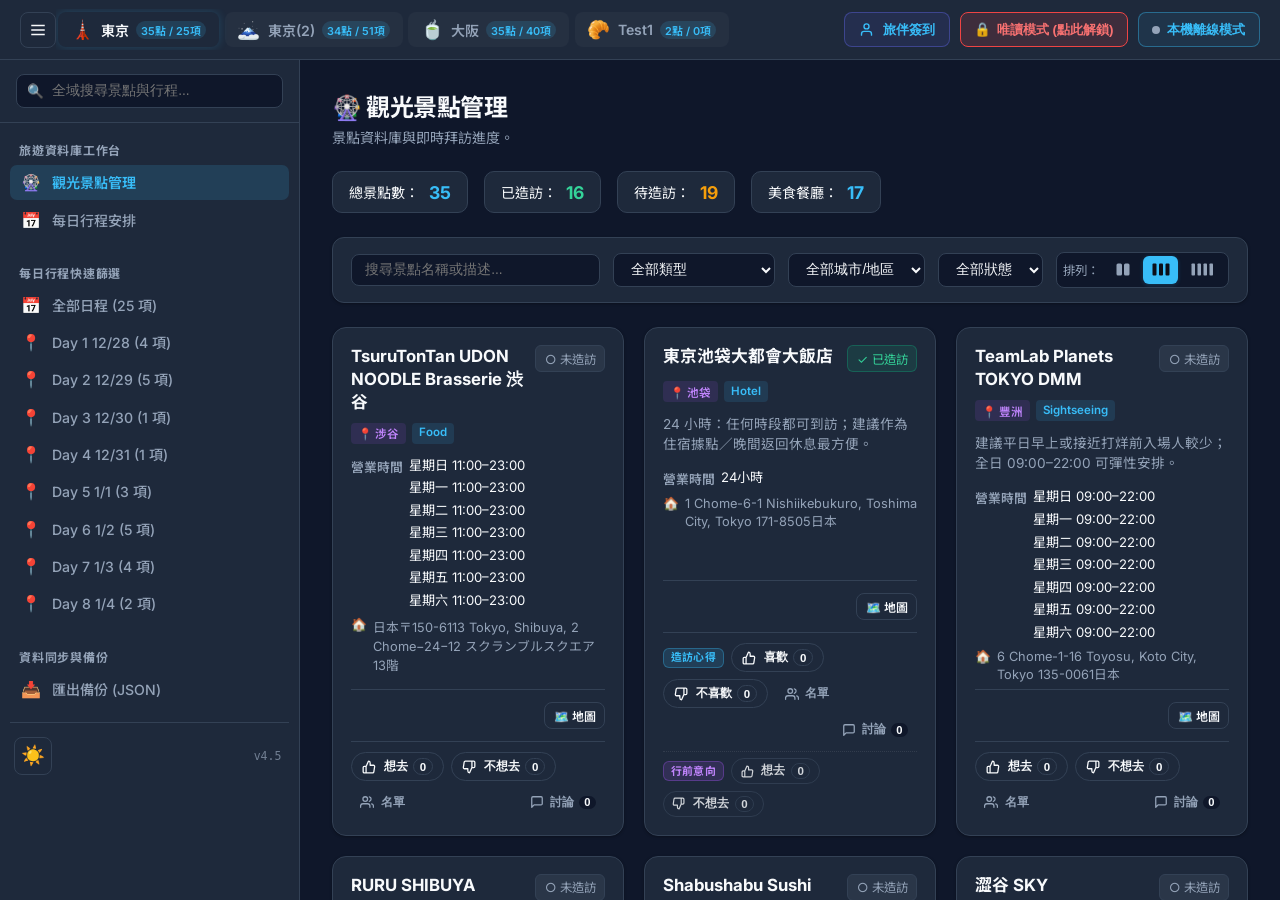
==== commit 240c3f5e: "Rev.20 更新投票功能與Debug" ====
--- a/index.html
+++ b/index.html
@@ -2619,11 +2619,92 @@
     }
 
     /* 投票列 */
+    /* ?巨??憭??舀 */
     .spot-vote-bar {
+      display: flex;
+      flex-direction: column;
+      gap: 0.45rem;
+    }
+    .spot-vote-row {
       display: flex;
       align-items: center;
       flex-wrap: wrap;
-      gap: 0.45rem;
+      gap: 0.42rem;
+    }
+    .spot-vote-row.sub-row {
+      padding-top: 0.35rem;
+      border-top: 1px dotted rgba(255, 255, 255, 0.09);
+    }
+    [data-theme="light"] .spot-vote-row.sub-row {
+      border-top: 1px dotted rgba(0, 0, 0, 0.08);
+    }
+    .vote-group-tag {
+      font-size: 0.68rem;
+      font-weight: 700;
+      padding: 0.16rem 0.46rem;
+      border-radius: 6px;
+      letter-spacing: 0.02em;
+      user-select: none;
+      white-space: nowrap;
+      line-height: 1.2;
+    }
+    .tag-visited {
+      background: rgba(56, 189, 248, 0.15);
+      color: var(--accent);
+      border: 1px solid rgba(56, 189, 248, 0.32);
+    }
+    .tag-pretrip {
+      background: rgba(168, 85, 247, 0.14);
+      color: #c084fc;
+      border: 1px solid rgba(168, 85, 247, 0.32);
+    }
+    [data-theme="light"] .tag-visited {
+      background: rgba(14, 165, 233, 0.12);
+      color: #0284c7;
+      border-color: rgba(14, 165, 233, 0.25);
+    }
+    [data-theme="light"] .tag-pretrip {
+      background: rgba(147, 51, 234, 0.1);
+      color: #7e22ce;
+      border-color: rgba(147, 51, 234, 0.25);
+    }
+    .btn-vote-pill.sub-pill {
+      font-size: 0.74rem;
+      padding: 0.24rem 0.55rem;
+      opacity: 0.9;
+    }
+    .btn-vote-pill.sub-pill:hover {
+      opacity: 1;
+    }
+    .btn-vote-pill.locked-pill {
+      cursor: not-allowed !important;
+      opacity: 0.82;
+    }
+    .btn-vote-pill.locked-pill:hover {
+      transform: none !important;
+      box-shadow: none !important;
+    }
+    .btn-vote-pill.locked-pill.active-up:hover {
+      border-color: rgba(52, 211, 153, 0.4) !important;
+      background: rgba(52, 211, 153, 0.15) !important;
+    }
+    .btn-vote-pill.locked-pill.active-down:hover {
+      border-color: rgba(248, 113, 113, 0.4) !important;
+      background: rgba(248, 113, 113, 0.15) !important;
+    }
+    .btn-vote-pill.locked-pill:active {
+      transform: none !important;
+    }
+
+    .voters-section-title {
+      font-size: 0.72rem;
+      font-weight: 700;
+      color: var(--accent);
+      margin-bottom: 0.3rem;
+      letter-spacing: 0.02em;
+    }
+    [data-theme="light"] .voters-section-title {
+      color: #7e22ce;
     }
 
     /* 投票膠囊按鈕 */
@@ -3084,7 +3165,7 @@
             <button class="btn" id="theme-btn" title="切換深色/淺色模式" style="width: 38px; height: 38px; padding: 0; display: inline-flex; align-items: center; justify-content: center; font-size: 1.2rem; border-radius: 8px; background: var(--bg-card); border: 1px solid var(--border-color); cursor: pointer; transition: all 0.2s;">
               <span id="theme-icon">☀️</span>
             </button>
-            <span style="font-size: 0.72rem; color: var(--text-muted); opacity: 0.7; font-family: monospace;">v4.4</span>
+            <span style="font-size: 0.72rem; color: var(--text-muted); opacity: 0.7; font-family: monospace;">v4.5</span>
           </div>
         </div>
       </nav>
@@ -3502,9 +3583,13 @@
               <input type="checkbox" id="copy-spots-checkbox" checked onchange="updateCopyCheckboxes()" style="accent-color: var(--accent); width: 16px; height: 16px;">
               <span id="copy-spots-label">複製觀光景點管理資料</span>
             </label>
-            <label style="display: flex; align-items: center; gap: 0.55rem; font-size: 0.85rem; cursor: pointer; color: var(--text-main);">
+            <label style="display: flex; align-items: center; gap: 0.55rem; font-size: 0.85rem; cursor: pointer; margin-bottom: 0.4rem; color: var(--text-main);">
               <input type="checkbox" id="copy-itin-checkbox" checked onchange="updateCopyCheckboxes()" style="accent-color: var(--accent); width: 16px; height: 16px;">
               <span id="copy-itin-label">複製每日行程安排資料（含天數規劃）</span>
+            </label>
+            <label id="copy-social-wrap" style="display: flex; align-items: center; gap: 0.55rem; font-size: 0.85rem; cursor: pointer; color: var(--text-main); transition: opacity 0.2s;">
+              <input type="checkbox" id="copy-social-checkbox" checked onchange="updateCopyCheckboxes()" style="accent-color: var(--accent); width: 16px; height: 16px;">
+              <span id="copy-social-label">複製景點的「已拜訪/未拜訪」狀態、投票結果與評論</span>
             </label>
           </div>
         </div>
@@ -3880,23 +3965,62 @@
       return `${m}/${day} ${h}:${min}`;
     }
 
-    function toggleSpotVote(spotIdx, type) {
+        function toggleSpotVote(spotIdx, category, voteVal) {
+      // Compatibility if called with legacy signature toggleSpotVote(spotIdx, 'up'|'down')
+      if (category === 'up' || category === 'down') {
+        voteVal = (category === 'up' ? 'want' : 'not_want');
+        category = 'want';
+      }
+
       ensureCompanionUser((user) => {
         const spot = appData.spots[spotIdx];
         if (!spot) return;
+
+        // 當景點改為「已造訪」後，使用者不能再投票行前意向的「想去」與「不想去」，除非是當景點改回「未造訪」時才能再投票
+        const isVisited = (spot['已拜訪'] === 'Yes' || spot.visited === true);
+        if (isVisited && category === 'want') {
+          showToast('景點已標記為「已造訪」，行前意向已封存無法修改');
+          return;
+        }
+        if (!isVisited && category === 'like') {
+          showToast('景點尚未造訪，無法評價「喜歡/不喜歡」');
+          return;
+        }
+
         if (!spot.votes || typeof spot.votes !== 'object') spot.votes = {};
 
-        const currentVote = spot.votes[user.id];
-        if (currentVote && currentVote.type === type) {
-          delete spot.votes[user.id];
+
+        if (!spot.votes[user.id] || typeof spot.votes[user.id] !== 'object') {
+          spot.votes[user.id] = { name: user.name, time: Date.now() };
+        } else {
+          spot.votes[user.id].name = user.name;
+        }
+
+        // Migrate legacy type if present
+        if (spot.votes[user.id].type && !spot.votes[user.id].want) {
+          spot.votes[user.id].want = (spot.votes[user.id].type === 'up') ? 'want' : 'not_want';
+        }
+
+        const currentVal = spot.votes[user.id][category];
+        if (currentVal === voteVal) {
+          // Cancel this vote
+          delete spot.votes[user.id][category];
+          if (category === 'want') delete spot.votes[user.id].type;
           showToast('\u5DF2\u53D6\u6D88\u6295\u7968');
         } else {
-          spot.votes[user.id] = {
-            name: user.name,
-            type: type,
-            time: Date.now()
-          };
-          showToast(type === 'up' ? '\u5DF2\u6A19\u8A18\u559C\u6B61/\u60F3\u53BB\uFF01' : '\u5DF2\u6A19\u8A18\u4E0D\u559C\u6B61/\u6C92\u8208\u8DA3');
+          spot.votes[user.id][category] = voteVal;
+          spot.votes[user.id].time = Date.now();
+          if (category === 'want') {
+            spot.votes[user.id].type = (voteVal === 'want' ? 'up' : 'down');
+            showToast(voteVal === 'want' ? '\u5DF2\u6A19\u8A18\u60F3\u53BB\uFF01' : '\u5DF2\u6A19\u8A18\u4E0D\u60F3\u53BB');
+          } else {
+            showToast(voteVal === 'like' ? '\u5DF2\u6A19\u8A18\u559C\u6B61\uFF01' : '\u5DF2\u6A19\u8A18\u4E0D\u559C\u6B61');
+          }
+        }
+
+        // If user has neither want nor like, remove entry
+        if (!spot.votes[user.id].want && !spot.votes[user.id].like) {
+          delete spot.votes[user.id];
         }
 
         syncSocialChanges();
@@ -3919,9 +4043,10 @@
         const spot = appData.spots[spotIdx];
         if (!spot) return;
 
-        const userVote = spot.votes && spot.votes[user.id] ? spot.votes[user.id].type : null;
-        if (!userVote) {
-          showToast('\u8ACB\u5148\u65BC\u4E0A\u65B9\u5B8C\u6210\u6295\u7968\uFF08\u60F3\u53BB / \u6C92\u8208\u8DA3\uFF09\uFF0C\u5373\u53EF\u7559\u8A00\uFF01');
+        const uRec = spot.votes && spot.votes[user.id] ? spot.votes[user.id] : null;
+        const hasVoted = uRec && (uRec.want || uRec.like || uRec.type);
+        if (!hasVoted) {
+          showToast('\u8ACB\u5148\u65BC\u4E0A\u65B9\u5B8C\u6210\u6295\u7968\uFF0C\u5373\u53EF\u7559\u8A00\uFF01');
           return;
         }
 
@@ -3939,86 +4064,22 @@
         }
 
         const newComment = {
-          id: 'c_' + Date.now() + '_' + Math.random().toString(36).substring(2, 7),
-          deviceId: user.id,
+          id: 'c_' + Date.now().toString(36) + Math.random().toString(36).substring(2, 6),
+          userId: user.id,
           name: user.name,
           text: text,
-          createdAt: Date.now(),
-          isEdited: false,
-          editedAt: null
+          time: Date.now()
         };
 
         spot.comments.push(newComment);
         input.value = '';
-
+        syncSocialChanges();
         spotCommentsOpen[spotIdx] = true;
-        syncSocialChanges();
         renderSpots();
-        showToast('\u7559\u8A00\u5DF2\u767C\u5E03\uFF01');
+        showToast('\u7559\u8A00\u5DF2\u6210\u529F\u767C\u5E03\uFF01');
       });
     }
-
-    function startEditComment(spotIdx, commentId) {
-      const user = getCompanionUser();
-      if (!user) return;
-      const spot = appData.spots[spotIdx];
-      if (!spot || !Array.isArray(spot.comments)) return;
-      const comment = spot.comments.find(c => c && c.id === commentId);
-      if (!comment || comment.deviceId !== user.id) {
-        showToast('\u53EA\u6709\u672C\u4EBA\u53EF\u4EE5\u7DE8\u8F2F\u6B64\u7559\u8A00');
-        return;
-      }
-
-      const bodyEl = document.getElementById('comment-body-' + commentId);
-      const editWrap = document.getElementById('comment-inline-edit-' + commentId);
-      const textarea = document.getElementById('comment-edit-text-' + commentId);
-      if (bodyEl) bodyEl.style.display = 'none';
-      if (editWrap) editWrap.style.display = 'block';
-      if (textarea) {
-        textarea.value = comment.text;
-        textarea.focus();
-      }
-    }
-
-    function cancelEditComment(commentId) {
-      const bodyEl = document.getElementById('comment-body-' + commentId);
-      const editWrap = document.getElementById('comment-inline-edit-' + commentId);
-      if (bodyEl) bodyEl.style.display = 'block';
-      if (editWrap) editWrap.style.display = 'none';
-    }
-
-    function saveEditComment(spotIdx, commentId) {
-      const user = getCompanionUser();
-      if (!user) return;
-      const spot = appData.spots[spotIdx];
-      if (!spot || !Array.isArray(spot.comments)) return;
-      const comment = spot.comments.find(c => c && c.id === commentId);
-      if (!comment || comment.deviceId !== user.id) {
-        showToast('\u53EA\u6709\u672C\u4EBA\u53EF\u4EE5\u7DE8\u8F2F\u6B64\u7559\u8A00');
-        return;
-      }
-
-      const textarea = document.getElementById('comment-edit-text-' + commentId);
-      if (!textarea) return;
-      const newText = textarea.value.trim();
-      if (!newText) {
-        showToast('\u7559\u8A00\u5167\u5BB9\u4E0D\u80FD\u70BA\u7A7A\uFF01');
-        textarea.focus();
-        return;
-      }
-
-      comment.text = newText;
-      comment.isEdited = true;
-      comment.editedAt = Date.now();
-      comment.name = user.name;
-
-      spotCommentsOpen[spotIdx] = true;
-      syncSocialChanges();
-      renderSpots();
-      showToast('\u7559\u8A00\u5DF2\u66F4\u65B0\uFF01');
-    }
-
-    function deleteSpotComment(spotIdx, commentId) {
+function deleteSpotComment(spotIdx, commentId) {
       const user = getCompanionUser();
       if (!user) return;
       const spot = appData.spots[spotIdx];
@@ -5085,60 +5146,109 @@
           });
         }
 
-                // Social / Voting / Comments computation
+                        // Social / Voting / Comments computation
         const currentUser = getCompanionUser();
         const currentUserId = currentUser ? currentUser.id : null;
+        const isVotersOpen = !!spotVotersOpen[idx];
+        const isCommentsOpen = !!spotCommentsOpen[idx];
+        const comments = Array.isArray(spot.comments) ? spot.comments : Object.values(spot.comments || {});
+
         const votes = (spot.votes && typeof spot.votes === 'object') ? spot.votes : {};
         const voteEntries = Object.entries(votes);
-        const upVotes = voteEntries.filter(([k, v]) => v && v.type === 'up').map(([k, v]) => v);
-        const downVotes = voteEntries.filter(([k, v]) => v && v.type === 'down').map(([k, v]) => v);
-        const myVote = (currentUserId && votes[currentUserId]) ? votes[currentUserId].type : null;
-        const totalVotes = upVotes.length + downVotes.length;
-
-        const rawComments = spot.comments ? (Array.isArray(spot.comments) ? spot.comments : Object.values(spot.comments)) : [];
-        const comments = rawComments.filter(Boolean);
-
-        const isVotersOpen = !!spotVotersOpen[idx];
-        const isCommentsOpen = !!spotCommentsOpen[idx];
+
+        // Normalize votes into want and like categories
+        const wantUpList = [];
+        const wantDownList = [];
+        const likeUpList = [];
+        const likeDownList = [];
+
+        voteEntries.forEach(([uid, v]) => {
+          if (!v) return;
+          const uName = v.name || '\u65C5\u4F34';
+          const wVal = v.want || (v.type === 'up' ? 'want' : (v.type === 'down' ? 'not_want' : null));
+          if (wVal === 'want') wantUpList.push({ id: uid, name: uName, time: v.time });
+          else if (wVal === 'not_want') wantDownList.push({ id: uid, name: uName, time: v.time });
+
+          const lVal = v.like || null;
+          if (lVal === 'like') likeUpList.push({ id: uid, name: uName, time: v.time });
+          else if (lVal === 'dislike') likeDownList.push({ id: uid, name: uName, time: v.time });
+        });
+
+        const myVoteRecord = currentUserId ? votes[currentUserId] : null;
+        const myWant = myVoteRecord ? (myVoteRecord.want || (myVoteRecord.type === 'up' ? 'want' : (myVoteRecord.type === 'down' ? 'not_want' : null))) : null;
+        const myLike = myVoteRecord ? (myVoteRecord.like || null) : null;
+        const hasVotedAny = !!(myWant || myLike);
 
         let votersDrawerHtml = '';
         if (isVotersOpen) {
-          const upListStr = upVotes.map(v => `<span class="voter-chip up"><svg width="12" height="12" viewBox="0 0 24 24" fill="none" stroke="currentColor" stroke-width="2.2" stroke-linecap="round" stroke-linejoin="round" style="display:inline-block; vertical-align:-1px;"><path d="M14 9V5a3 3 0 0 0-3-3l-4 9v11h11.28a2 2 0 0 0 2-1.7l1.38-9a2 2 0 0 0-2-2.3zM7 22H4a2 2 0 0 1-2-2v-7a2 2 0 0 1 2-2h3"></path></svg> ${escapeHtml(v.name || '&#26053;&#20276;')}</span>`).join('') || '<span class="voter-empty">&#26283;&#28961;</span>';
-          const downListStr = downVotes.map(v => `<span class="voter-chip down"><svg width="12" height="12" viewBox="0 0 24 24" fill="none" stroke="currentColor" stroke-width="2.2" stroke-linecap="round" stroke-linejoin="round" style="display:inline-block; vertical-align:-1px;"><path d="M10 15v4a3 3 0 0 0 3 3l4-9V2H5.72a2 2 0 0 0-2 1.7l-1.38 9a2 2 0 0 0 2 2.3zm7-13h3a2 2 0 0 1 2 2v7a2 2 0 0 1-2 2h-3"></path></svg> ${escapeHtml(v.name || '&#26053;&#20276;')}</span>`).join('') || '<span class="voter-empty">&#26283;&#28961;</span>';
-          votersDrawerHtml = `
-            <div class="spot-voters-panel">
-              <div class="voters-group">
-                <span class="voters-group-title">&#21916;&#27489;/&#24819;&#21435; (${upVotes.length})&#65306;</span>
-                <div class="voters-chips-wrap">${upListStr}</div>
+          const makeVoterChips = (list, isUp) => {
+            if (!list || list.length === 0) return '<span class="voter-empty">\u66AB\u7121</span>';
+            const iconSvg = isUp ? 
+              '<svg width="12" height="12" viewBox="0 0 24 24" fill="none" stroke="currentColor" stroke-width="2.2" stroke-linecap="round" stroke-linejoin="round" style="display:inline-block; vertical-align:-1px;"><path d="M14 9V5a3 3 0 0 0-3-3l-4 9v11h11.28a2 2 0 0 0 2-1.7l1.38-9a2 2 0 0 0-2-2.3zM7 22H4a2 2 0 0 1-2-2v-7a2 2 0 0 1 2-2h3"></path></svg>' : 
+              '<svg width="12" height="12" viewBox="0 0 24 24" fill="none" stroke="currentColor" stroke-width="2.2" stroke-linecap="round" stroke-linejoin="round" style="display:inline-block; vertical-align:-1px;"><path d="M10 15v4a3 3 0 0 0 3 3l4-9V2H5.72a2 2 0 0 0-2 1.7l-1.38 9a2 2 0 0 0 2 2.3zm7-13h3a2 2 0 0 1 2 2v7a2 2 0 0 1-2 2h-3"></path></svg>';
+            return list.map(v => `<span class="voter-chip ${isUp ? 'up' : 'down'}">${iconSvg} ${escapeHtml(v.name || '\u65C5\u4F34')}</span>`).join('');
+          };
+
+          if (visited) {
+            votersDrawerHtml = `
+              <div class="spot-voters-panel">
+                <div class="voters-section-title">\u2B50 \u9020\u8A2A\u5FC3\u5F97\u8A55\u50F9</div>
+                <div class="voters-group">
+                  <span class="voters-group-title">\u559C\u6B61 (${likeUpList.length})\uFF1A</span>
+                  <div class="voters-chip-list">${makeVoterChips(likeUpList, true)}</div>
+                </div>
+                <div class="voters-group">
+                  <span class="voters-group-title">\u4E0D\u559C\u6B61 (${likeDownList.length})\uFF1A</span>
+                  <div class="voters-chip-list">${makeVoterChips(likeDownList, false)}</div>
+                </div>
+
+                <div class="voters-section-title" style="margin-top: 0.5rem; padding-top: 0.4rem; border-top: 1px dashed rgba(255,255,255,0.1);">\uD83D\uDCCC \u884C\u7A0B\u524D\u610F\u5411\u7D00\u9304</div>
+                <div class="voters-group">
+                  <span class="voters-group-title">\u60F3\u53BB (${wantUpList.length})\uFF1A</span>
+                  <div class="voters-chip-list">${makeVoterChips(wantUpList, true)}</div>
+                </div>
+                <div class="voters-group">
+                  <span class="voters-group-title">\u4E0D\u60F3\u53BB (${wantDownList.length})\uFF1A</span>
+                  <div class="voters-chip-list">${makeVoterChips(wantDownList, false)}</div>
+                </div>
               </div>
-              <div class="voters-group">
-                <span class="voters-group-title">&#19981;&#21916;&#27489;/&#27794;&#33288;&#36259; (${downVotes.length})&#65306;</span>
-                <div class="voters-chips-wrap">${downListStr}</div>
+            `;
+          } else {
+            votersDrawerHtml = `
+              <div class="spot-voters-panel">
+                <div class="voters-group">
+                  <span class="voters-group-title">\u60F3\u53BB (${wantUpList.length})\uFF1A</span>
+                  <div class="voters-chip-list">${makeVoterChips(wantUpList, true)}</div>
+                </div>
+                <div class="voters-group">
+                  <span class="voters-group-title">\u4E0D\u60F3\u53BB (${wantDownList.length})\uFF1A</span>
+                  <div class="voters-chip-list">${makeVoterChips(wantDownList, false)}</div>
+                </div>
               </div>
-            </div>
-          `;
+            `;
+          }
         }
 
         let commentsDrawerHtml = '';
         if (isCommentsOpen) {
           let commentsItemsHtml = '';
           if (comments.length === 0) {
-            commentsItemsHtml = `<div class="comment-empty-hint">&#23578;&#28961;&#35342;&#35542;&#65292;&#25104;&#28858;&#31532;&#19968;&#20491;&#30041;&#35328;&#30340;&#26053;&#20276;&#21543;&#65281;</div>`;
+            commentsItemsHtml = '<div class="comments-empty">\u5C1A\u7121\u7559\u8A00\uFF0C\u6295\u7968\u5F8C\u6436\u5148\u767C\u8868\u60A8\u7684\u770B\u6CD5\u5427\uFF01</div>';
           } else {
             commentsItemsHtml = comments.map(c => {
-              const isMyComment = currentUserId && (c.deviceId === currentUserId);
-              const timeStr = formatCommentTime(c.createdAt);
-              const editedStr = c.isEdited ? `<span class="comment-edited-tag" title="&#26368;&#24460;&#32232;&#36655;&#65306;${formatCommentTime(c.editedAt)}">(&#24050;&#32232;&#36655; ${formatCommentTime(c.editedAt)})</span>` : '';
+              const isMyComment = currentUserId && (c.userId === currentUserId);
+              const timeStr = formatCommentTime(c.time);
+              const editedStr = c.editedAt ? `<span class="comment-edited-tag" title="\u6700\u5F8C\u4FEE\u6539\u65BC ${formatCommentTime(c.editedAt)}">(\u5DF2\u7DE8\u8F2F)</span>` : '';
               return `
                 <div class="comment-item" id="comment-item-${c.id}">
                   <div class="comment-item-header">
-                    <span class="comment-item-author"><svg width="13" height="13" viewBox="0 0 24 24" fill="none" stroke="currentColor" stroke-width="2.2" stroke-linecap="round" stroke-linejoin="round" style="display:inline-block; vertical-align:-2px; margin-right:3px;"><path d="M20 21v-2a4 4 0 0 0-4-4H8a4 4 0 0 0-4 4v2"></path><circle cx="12" cy="7" r="4"></circle></svg>${escapeHtml(c.name || '&#26053;&#20276;')}</span>
+                    <span class="comment-item-author"><svg width="13" height="13" viewBox="0 0 24 24" fill="none" stroke="currentColor" stroke-width="2.2" stroke-linecap="round" stroke-linejoin="round" style="display:inline-block; vertical-align:-2px; margin-right:3px;"><path d="M20 21v-2a4 4 0 0 0-4-4H8a4 4 0 0 0-4 4v2"></path><circle cx="12" cy="7" r="4"></circle></svg>${escapeHtml(c.name || '\u65C5\u4F34')}</span>
                     <span class="comment-item-time">${timeStr}</span>
                     ${editedStr}
                     ${isMyComment ? `
                       <div class="comment-item-actions">
-                        <button type="button" class="btn-comment-opt" onclick="startEditComment(${idx}, '${c.id}')" title="&#32232;&#36655;&#30041;&#35328;"><svg width="11" height="11" viewBox="0 0 24 24" fill="none" stroke="currentColor" stroke-width="2" stroke-linecap="round" stroke-linejoin="round" style="display:inline-block; vertical-align:-1px; margin-right:2px;"><path d="M11 4H4a2 2 0 0 0-2 2v14a2 2 0 0 0 2 2h14a2 2 0 0 0 2-2v-7"></path><path d="M18.5 2.5a2.121 2.121 0 0 1 3 3L12 15l-4 1 1-4 9.5-9.5z"></path></svg>&#32232;&#36655;</button>
-                        <button type="button" class="btn-comment-opt text-danger" onclick="deleteSpotComment(${idx}, '${c.id}')" title="&#21034;&#38500;&#30041;&#35328;"><svg width="11" height="11" viewBox="0 0 24 24" fill="none" stroke="currentColor" stroke-width="2" stroke-linecap="round" stroke-linejoin="round" style="display:inline-block; vertical-align:-1px; margin-right:2px;"><polyline points="3 6 5 6 21 6"></polyline><path d="M19 6v14a2 2 0 0 1-2 2H7a2 2 0 0 1-2-2V6m3 0V4a2 2 0 0 1 2-2h4a2 2 0 0 1 2 2v2"></path></svg>&#21034;&#38500;</button>
+                        <button type="button" class="btn-comment-opt" onclick="startEditComment(${idx}, '${c.id}')" title="\u7DE8\u8F2F\u7559\u8A00"><svg width="11" height="11" viewBox="0 0 24 24" fill="none" stroke="currentColor" stroke-width="2" stroke-linecap="round" stroke-linejoin="round" style="display:inline-block; vertical-align:-1px; margin-right:2px;"><path d="M11 4H4a2 2 0 0 0-2 2v14a2 2 0 0 0 2 2h14a2 2 0 0 0 2-2v-7"></path><path d="M18.5 2.5a2.121 2.121 0 0 1 3 3L12 15l-4 1 1-4 9.5-9.5z"></path></svg>\u7DE8\u8F2F</button>
+                        <button type="button" class="btn-comment-opt text-danger" onclick="deleteSpotComment(${idx}, '${c.id}')" title="\u522A\u9664\u7559\u8A00"><svg width="11" height="11" viewBox="0 0 24 24" fill="none" stroke="currentColor" stroke-width="2" stroke-linecap="round" stroke-linejoin="round" style="display:inline-block; vertical-align:-1px; margin-right:2px;"><polyline points="3 6 5 6 21 6"></polyline><path d="M19 6v14a2 2 0 0 1-2 2H7a2 2 0 0 1-2-2V6m3 0V4a2 2 0 0 1 2-2h4a2 2 0 0 1 2 2v2"></path></svg>\u522A\u9664</button>
                       </div>
                     ` : ''}
                   </div>
@@ -5148,8 +5258,8 @@
                   <div class="comment-inline-edit" id="comment-inline-edit-${c.id}" style="display:none;">
                     <textarea class="comment-edit-textarea" id="comment-edit-text-${c.id}">${escapeHtml(c.text)}</textarea>
                     <div class="comment-edit-btn-row">
-                      <button type="button" class="btn btn-sm btn-primary" onclick="saveEditComment(${idx}, '${c.id}')">&#20786;&#23384;&#20462;&#25913;</button>
-                      <button type="button" class="btn btn-sm" onclick="cancelEditComment('${c.id}')">&#21462;&#28040;</button>
+                      <button type="button" class="btn btn-sm btn-primary" onclick="saveEditComment(${idx}, '${c.id}')">\u5132\u5B58\u4FEE\u6539</button>
+                      <button type="button" class="btn btn-sm" onclick="cancelEditComment('${c.id}')">\u53D6\u6D88</button>
                     </div>
                   </div>
                 </div>
@@ -5158,18 +5268,21 @@
           }
 
           let composeAreaHtml = '';
-          if (myVote) {
-            const authorName = currentUser ? escapeHtml(currentUser.name) : '&#26053;&#20276;';
+          if (hasVotedAny) {
+            const authorName = currentUser ? escapeHtml(currentUser.name) : '\u65C5\u4F34';
             composeAreaHtml = `
               <div class="comment-compose-wrap">
-                <input type="text" class="comment-input" id="comment-input-${idx}" placeholder="&#20197;&#12300;${authorName}&#12301;&#30340;&#36523;&#20998;&#30041;&#35328;..." onkeydown="if(event.key==='Enter') submitSpotComment(${idx})">
-                <button type="button" class="btn btn-primary btn-comment-send" onclick="submitSpotComment(${idx})">&#36865;&#20986;</button>
+                <input type="text" class="comment-input" id="comment-input-${idx}" placeholder="\u4EE5\u300C${authorName}\u300D\u7684\u8EAB\u5206\u7559\u8A00..." onkeydown="if(event.key==='Enter') submitSpotComment(${idx})">
+                <button type="button" class="btn btn-primary btn-comment-send" onclick="submitSpotComment(${idx})">\u9001\u51FA</button>
               </div>
             `;
           } else {
+            const lockPrompt = visited
+              ? '\u8ACB\u5148\u5B8C\u6210\u4E0A\u65B9\u6295\u7968\uFF08\u300C\u559C\u6B61/\u4E0D\u559C\u6B61\u300D\u6216\u300C\u60F3\u53BB/\u4E0D\u60F3\u53BB\u300D\uFF09\uFF0C\u5373\u53EF\u767C\u8868\u8A55\u8AD6\u8207\u65C5\u4F34\u8A0E\u8AD6\uFF01'
+              : '\u8ACB\u5148\u5B8C\u6210\u4E0A\u65B9\u300C\uD83D\uDC4D \u60F3\u53BB\u300D\u6216\u300C\uD83D\uDC4E \u4E0D\u60F3\u53BB\u300D\u6295\u7968\uFF0C\u5373\u53EF\u767C\u8868\u8A55\u8AD6\u8207\u65C5\u4F34\u8A0E\u8AD6\uFF01';
             composeAreaHtml = `
               <div class="comment-locked-banner">
-                <span><svg width="14" height="14" viewBox="0 0 24 24" fill="none" stroke="currentColor" stroke-width="2" stroke-linecap="round" stroke-linejoin="round" style="display:inline-block; vertical-align:-2px; margin-right:4px;"><rect x="3" y="11" width="18" height="11" rx="2" ry="2"></rect><path d="M7 11V7a5 5 0 0 1 10 0v4"></path></svg>&#35531;&#20808;&#23436;&#25104;&#19978;&#26041;&#12300;&#21916;&#27489;/&#24819;&#21435;&#12301;&#25110;&#12300;&#19981;&#21916;&#27489;/&#27794;&#33288;&#36259;&#12301;&#25237;&#31080;&#65292;&#21363;&#21487;&#30332;&#34920;&#35413;&#35542;&#33287;&#26053;&#20276;&#35342;&#35542;&#65281;</span>
+                <span><svg width="14" height="14" viewBox="0 0 24 24" fill="none" stroke="currentColor" stroke-width="2" stroke-linecap="round" stroke-linejoin="round" style="display:inline-block; vertical-align:-2px; margin-right:4px;"><rect x="3" y="11" width="18" height="11" rx="2" ry="2"></rect><path d="M7 11V7a5 5 0 0 1 10 0v4"></path></svg>${lockPrompt}</span>
               </div>
             `;
           }
@@ -5182,36 +5295,82 @@
           `;
         }
 
+        let voteBarHtml = '';
+        if (visited) {
+          voteBarHtml = `
+            <div class="spot-vote-row">
+              <span class="vote-group-tag tag-visited">\u9020\u8A2A\u5FC3\u5F97</span>
+              <button type="button" class="btn-vote-pill ${myLike === 'like' ? 'active-up' : ''}" onclick="toggleSpotVote(${idx}, 'like', 'like')" title="\u6295 \u559C\u6B61">
+                <svg width="14" height="14" viewBox="0 0 24 24" fill="none" stroke="currentColor" stroke-width="2.2" stroke-linecap="round" stroke-linejoin="round" style="display:inline-block; vertical-align:-2px; margin-right:2px;"><path d="M14 9V5a3 3 0 0 0-3-3l-4 9v11h11.28a2 2 0 0 0 2-1.7l1.38-9a2 2 0 0 0-2-2.3zM7 22H4a2 2 0 0 1-2-2v-7a2 2 0 0 1 2-2h3"></path></svg>
+                <span>\u559C\u6B61</span>
+                <span class="vote-count">${likeUpList.length}</span>
+              </button>
+              <button type="button" class="btn-vote-pill ${myLike === 'dislike' ? 'active-down' : ''}" onclick="toggleSpotVote(${idx}, 'like', 'dislike')" title="\u6295 \u4E0D\u559C\u6B61">
+                <svg width="14" height="14" viewBox="0 0 24 24" fill="none" stroke="currentColor" stroke-width="2.2" stroke-linecap="round" stroke-linejoin="round" style="display:inline-block; vertical-align:-2px; margin-right:2px;"><path d="M10 15v4a3 3 0 0 0 3 3l4-9V2H5.72a2 2 0 0 0-2 1.7l-1.38 9a2 2 0 0 0 2 2.3zm7-13h3a2 2 0 0 1 2 2v7a2 2 0 0 1-2 2h-3"></path></svg>
+                <span>\u4E0D\u559C\u6B61</span>
+                <span class="vote-count">${likeDownList.length}</span>
+              </button>
+              <button type="button" class="btn-social-toggle ${isVotersOpen ? 'active' : ''}" onclick="toggleVotersList(${idx})" title="\u67E5\u770B\u516C\u958B\u6295\u7968\u540D\u55AE">
+                <svg width="14" height="14" viewBox="0 0 24 24" fill="none" stroke="currentColor" stroke-width="2.2" stroke-linecap="round" stroke-linejoin="round" style="display:inline-block; vertical-align:-2px; margin-right:2px;"><path d="M17 21v-2a4 4 0 0 0-4-4H5a4 4 0 0 0-4 4v2"></path><circle cx="9" cy="7" r="4"></circle><path d="M23 21v-2a4 4 0 0 0-3-3.87"></path><path d="M16 3.13a4 4 0 0 1 0 7.75"></path></svg>
+                <span>\u540D\u55AE</span>
+              </button>
+              <button type="button" class="btn-social-toggle toggle-comments ${isCommentsOpen ? 'active' : ''}" onclick="toggleCommentsList(${idx})" title="\u5C55\u958B\u8A0E\u8AD6\u7559\u8A00">
+                <svg width="14" height="14" viewBox="0 0 24 24" fill="none" stroke="currentColor" stroke-width="2.2" stroke-linecap="round" stroke-linejoin="round" style="display:inline-block; vertical-align:-2px; margin-right:2px;"><path d="M21 15a2 2 0 0 1-2 2H7l-4 4V5a2 2 0 0 1 2-2h14a2 2 0 0 1 2 2z"></path></svg>
+                <span>\u8A0E\u8AD6</span>
+                <span class="comment-count-badge">${comments.length}</span>
+              </button>
+            </div>
+            <div class="spot-vote-row sub-row">
+              <span class="vote-group-tag tag-pretrip">\u884C\u524D\u610F\u5411</span>
+              <button type="button" class="btn-vote-pill sub-pill locked-pill ${myWant === 'want' ? 'active-up' : ''}" onclick="toggleSpotVote(${idx}, 'want', 'want')" title="\u666F\u9EDE\u5DF2\u6A19\u8A18\u70BA\u5DF2\u9020\u8A2A\uFF0C\u884C\u524D\u610F\u5411\u5DF2\u5C01\u5B58\u7121\u6CD5\u4FEE\u6539">
+                <svg width="13" height="13" viewBox="0 0 24 24" fill="none" stroke="currentColor" stroke-width="2.2" stroke-linecap="round" stroke-linejoin="round" style="display:inline-block; vertical-align:-2px; margin-right:2px;"><path d="M14 9V5a3 3 0 0 0-3-3l-4 9v11h11.28a2 2 0 0 0 2-1.7l1.38-9a2 2 0 0 0-2-2.3zM7 22H4a2 2 0 0 1-2-2v-7a2 2 0 0 1 2-2h3"></path></svg>
+                <span>\u60F3\u53BB</span>
+                <span class="vote-count">${wantUpList.length}</span>
+              </button>
+              <button type="button" class="btn-vote-pill sub-pill locked-pill ${myWant === 'not_want' ? 'active-down' : ''}" onclick="toggleSpotVote(${idx}, 'want', 'not_want')" title="\u666F\u9EDE\u5DF2\u6A19\u8A18\u70BA\u5DF2\u9020\u8A2A\uFF0C\u884C\u524D\u610F\u5411\u5DF2\u5C01\u5B58\u7121\u6CD5\u4FEE\u6539">
+                <svg width="13" height="13" viewBox="0 0 24 24" fill="none" stroke="currentColor" stroke-width="2.2" stroke-linecap="round" stroke-linejoin="round" style="display:inline-block; vertical-align:-2px; margin-right:2px;"><path d="M10 15v4a3 3 0 0 0 3 3l4-9V2H5.72a2 2 0 0 0-2 1.7l-1.38 9a2 2 0 0 0 2 2.3zm7-13h3a2 2 0 0 1 2 2v7a2 2 0 0 1-2 2h-3"></path></svg>
+                <span>\u4E0D\u60F3\u53BB</span>
+                <span class="vote-count">${wantDownList.length}</span>
+              </button>
+            </div>
+
+          `;
+        } else {
+          voteBarHtml = `
+            <div class="spot-vote-row">
+              <button type="button" class="btn-vote-pill ${myWant === 'want' ? 'active-up' : ''}" onclick="toggleSpotVote(${idx}, 'want', 'want')" title="\u6295 \u60F3\u53BB">
+                <svg width="14" height="14" viewBox="0 0 24 24" fill="none" stroke="currentColor" stroke-width="2.2" stroke-linecap="round" stroke-linejoin="round" style="display:inline-block; vertical-align:-2px; margin-right:2px;"><path d="M14 9V5a3 3 0 0 0-3-3l-4 9v11h11.28a2 2 0 0 0 2-1.7l1.38-9a2 2 0 0 0-2-2.3zM7 22H4a2 2 0 0 1-2-2v-7a2 2 0 0 1 2-2h3"></path></svg>
+                <span>\u60F3\u53BB</span>
+                <span class="vote-count">${wantUpList.length}</span>
+              </button>
+              <button type="button" class="btn-vote-pill ${myWant === 'not_want' ? 'active-down' : ''}" onclick="toggleSpotVote(${idx}, 'want', 'not_want')" title="\u6295 \u4E0D\u60F3\u53BB">
+                <svg width="14" height="14" viewBox="0 0 24 24" fill="none" stroke="currentColor" stroke-width="2.2" stroke-linecap="round" stroke-linejoin="round" style="display:inline-block; vertical-align:-2px; margin-right:2px;"><path d="M10 15v4a3 3 0 0 0 3 3l4-9V2H5.72a2 2 0 0 0-2 1.7l-1.38 9a2 2 0 0 0 2 2.3zm7-13h3a2 2 0 0 1 2 2v7a2 2 0 0 1-2 2h-3"></path></svg>
+                <span>\u4E0D\u60F3\u53BB</span>
+                <span class="vote-count">${wantDownList.length}</span>
+              </button>
+              <button type="button" class="btn-social-toggle ${isVotersOpen ? 'active' : ''}" onclick="toggleVotersList(${idx})" title="\u67E5\u770B\u516C\u958B\u6295\u7968\u540D\u55AE">
+                <svg width="14" height="14" viewBox="0 0 24 24" fill="none" stroke="currentColor" stroke-width="2.2" stroke-linecap="round" stroke-linejoin="round" style="display:inline-block; vertical-align:-2px; margin-right:2px;"><path d="M17 21v-2a4 4 0 0 0-4-4H5a4 4 0 0 0-4 4v2"></path><circle cx="9" cy="7" r="4"></circle><path d="M23 21v-2a4 4 0 0 0-3-3.87"></path><path d="M16 3.13a4 4 0 0 1 0 7.75"></path></svg>
+                <span>\u540D\u55AE</span>
+              </button>
+              <button type="button" class="btn-social-toggle toggle-comments ${isCommentsOpen ? 'active' : ''}" onclick="toggleCommentsList(${idx})" title="\u5C55\u958B\u8A0E\u8AD6\u7559\u8A00">
+                <svg width="14" height="14" viewBox="0 0 24 24" fill="none" stroke="currentColor" stroke-width="2.2" stroke-linecap="round" stroke-linejoin="round" style="display:inline-block; vertical-align:-2px; margin-right:2px;"><path d="M21 15a2 2 0 0 1-2 2H7l-4 4V5a2 2 0 0 1 2-2h14a2 2 0 0 1 2 2z"></path></svg>
+                <span>\u8A0E\u8AD6</span>
+                <span class="comment-count-badge">${comments.length}</span>
+              </button>
+            </div>
+          `;
+        }
+
         const socialSectionHtml = `
           <div class="spot-social-section">
             <div class="spot-vote-bar">
-              <button type="button" class="btn-vote-pill ${myVote === 'up' ? 'active-up' : ''}" onclick="toggleSpotVote(${idx}, 'up')" title="&#25237; &#21916;&#27489;/&#24819;&#21435;">
-                <svg width="14" height="14" viewBox="0 0 24 24" fill="none" stroke="currentColor" stroke-width="2.2" stroke-linecap="round" stroke-linejoin="round" style="display:inline-block; vertical-align:-2px; margin-right:2px;"><path d="M14 9V5a3 3 0 0 0-3-3l-4 9v11h11.28a2 2 0 0 0 2-1.7l1.38-9a2 2 0 0 0-2-2.3zM7 22H4a2 2 0 0 1-2-2v-7a2 2 0 0 1 2-2h3"></path></svg>
-                <span>&#21916;&#27489;/&#24819;&#21435;</span>
-                <span class="vote-count">${upVotes.length}</span>
-              </button>
-              <button type="button" class="btn-vote-pill ${myVote === 'down' ? 'active-down' : ''}" onclick="toggleSpotVote(${idx}, 'down')" title="&#25237; &#19981;&#21916;&#27489;/&#27794;&#33288;&#36259;">
-                <svg width="14" height="14" viewBox="0 0 24 24" fill="none" stroke="currentColor" stroke-width="2.2" stroke-linecap="round" stroke-linejoin="round" style="display:inline-block; vertical-align:-2px; margin-right:2px;"><path d="M10 15v4a3 3 0 0 0 3 3l4-9V2H5.72a2 2 0 0 0-2 1.7l-1.38 9a2 2 0 0 0 2 2.3zm7-13h3a2 2 0 0 1 2 2v7a2 2 0 0 1-2 2h-3"></path></svg>
-                <span>&#19981;&#21916;&#27489;/&#27794;&#33288;&#36259;</span>
-                <span class="vote-count">${downVotes.length}</span>
-              </button>
-              <button type="button" class="btn-social-toggle ${isVotersOpen ? 'active' : ''}" onclick="toggleVotersList(${idx})" title="&#26597;&#30475;&#20844;&#38283;&#25237;&#31080;&#21517;&#21934;">
-                <svg width="14" height="14" viewBox="0 0 24 24" fill="none" stroke="currentColor" stroke-width="2.2" stroke-linecap="round" stroke-linejoin="round" style="display:inline-block; vertical-align:-2px; margin-right:2px;"><path d="M17 21v-2a4 4 0 0 0-4-4H5a4 4 0 0 0-4 4v2"></path><circle cx="9" cy="7" r="4"></circle><path d="M23 21v-2a4 4 0 0 0-3-3.87"></path><path d="M16 3.13a4 4 0 0 1 0 7.75"></path></svg>
-                <span>&#21517;&#21934;</span>
-              </button>
-              <button type="button" class="btn-social-toggle toggle-comments ${isCommentsOpen ? 'active' : ''}" onclick="toggleCommentsList(${idx})" title="&#23637;&#38283;&#35342;&#35542;&#30041;&#35328;">
-                <svg width="14" height="14" viewBox="0 0 24 24" fill="none" stroke="currentColor" stroke-width="2.2" stroke-linecap="round" stroke-linejoin="round" style="display:inline-block; vertical-align:-2px; margin-right:2px;"><path d="M21 15a2 2 0 0 1-2 2H7l-4 4V5a2 2 0 0 1 2-2h14a2 2 0 0 1 2 2z"></path></svg>
-                <span>&#35342;&#35542;</span>
-                <span class="comment-count-badge">${comments.length}</span>
-              </button>
+              ${voteBarHtml}
             </div>
             ${votersDrawerHtml}
             ${commentsDrawerHtml}
           </div>
         `;
-
-
-        card.innerHTML = `
+card.innerHTML = `
           ${imgHtml}
           <div class="spot-card-body">
             <div class="spot-card-header">
@@ -6920,12 +7079,18 @@
       // Also update Mobile Destination Select Dropdown
       const mobileSelect = document.getElementById('mobile-trip-select');
       if (mobileSelect && tripManager && Array.isArray(tripManager.trips)) {
-        mobileSelect.innerHTML = tripManager.trips.map(trip => {
+        let optionsHtml = tripManager.trips.map(trip => {
           const spotCount = (trip.spots || []).length;
           const itinCount = (trip.itinerary || []).length;
           const isSelected = trip.id === tripManager.activeTripId ? 'selected' : '';
           return `<option value="${trip.id}" ${isSelected}>${trip.icon || '🛫'} ${trip.name} (${spotCount}景點 / ${itinCount}行程)</option>`;
         }).join('');
+
+        // 在下拉選單末端加入新增分頁選項
+        optionsHtml += `<option value="__ADD_NEW_TRIP__">➕ 新增旅遊目的地分頁...</option>`;
+
+        mobileSelect.innerHTML = optionsHtml;
+        mobileSelect.value = tripManager.activeTripId || '';
       }
 
       // Auto-scroll active tab into view smoothly
@@ -7138,6 +7303,15 @@
 
     function handleMobileTripChange(tripId) {
       if (!tripId) return;
+      if (tripId === '__ADD_NEW_TRIP__') {
+        // 重設選單顯示為當前行程，防止選單顯示卡在新增分頁項目
+        const mobileSelect = document.getElementById('mobile-trip-select');
+        if (mobileSelect && tripManager) {
+          mobileSelect.value = tripManager.activeTripId || '';
+        }
+        openAddTripModal();
+        return;
+      }
       switchTrip(tripId);
     }
 
@@ -7213,6 +7387,8 @@
         if (copyOptionsBox) copyOptionsBox.style.display = 'block';
         if (spotsCheckbox) spotsCheckbox.checked = true;
         if (itinCheckbox) itinCheckbox.checked = true;
+        const socialCheckbox = document.getElementById('copy-social-checkbox');
+        if (socialCheckbox) socialCheckbox.checked = true;
 
         const spotCount = (sourceTrip.spots || []).length;
         const itinCount = (sourceTrip.itinerary || []).length;
@@ -7243,7 +7419,10 @@
     }
 
     function updateCopyCheckboxes() {
+      const copySpotsCheckbox = document.getElementById('copy-spots-checkbox');
       const copyItinCheckbox = document.getElementById('copy-itin-checkbox');
+      const copySocialCheckbox = document.getElementById('copy-social-checkbox');
+      const copySocialWrap = document.getElementById('copy-social-wrap');
       const daysWrap = document.getElementById('new-trip-days-input-wrap') || document.getElementById('new-trip-days');
       const daysHint = document.getElementById('new-trip-days-hint');
       const select = document.getElementById('copy-from-trip-select');
@@ -7254,6 +7433,13 @@
       }
       if (daysHint) {
         daysHint.style.display = isCopyingItin ? 'block' : 'none';
+      }
+
+      if (copySocialCheckbox && copySocialWrap && copySpotsCheckbox) {
+        const isCopyingSpots = copySpotsCheckbox.checked;
+        copySocialCheckbox.disabled = !isCopyingSpots;
+        copySocialWrap.style.opacity = isCopyingSpots ? '1' : '0.45';
+        copySocialWrap.style.cursor = isCopyingSpots ? 'pointer' : 'not-allowed';
       }
     }
 
@@ -7278,6 +7464,7 @@
 
       const copySpots = sourceTrip && document.getElementById('copy-spots-checkbox')?.checked;
       const copyItin = sourceTrip && document.getElementById('copy-itin-checkbox')?.checked;
+      const copySocial = sourceTrip && copySpots && document.getElementById('copy-social-checkbox')?.checked;
 
       if (!name) {
         alert('請輸入目的地名稱（例如：日本東京）！');
@@ -7290,6 +7477,15 @@
 
       if (copySpots && Array.isArray(sourceTrip.spots)) {
         spots = JSON.parse(JSON.stringify(sourceTrip.spots));
+        if (!copySocial) {
+          // 若選擇不複製該分頁的「已拜訪/未拜訪」與「投票結果」與「評論」，則預設為景點皆是「未拜訪」與無投票與評論紀錄
+          spots.forEach(spot => {
+            spot['已拜訪'] = 'No';
+            if (spot.visited !== undefined) spot.visited = false;
+            spot.votes = {};
+            spot.comments = [];
+          });
+        }
       }
 
       if (copyItin && Array.isArray(sourceTrip.itinerary)) {
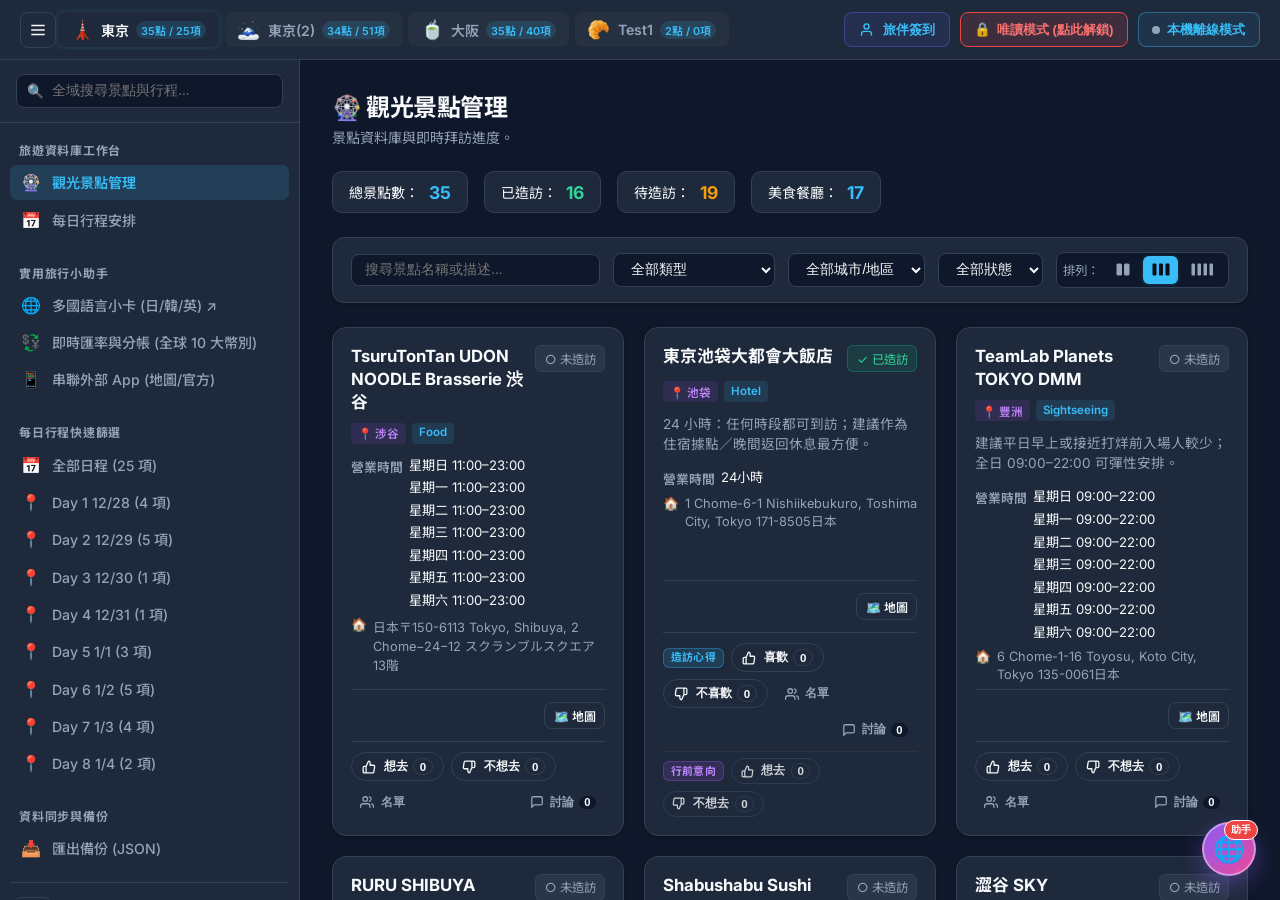
==== commit c875f1fb: "Rev.21 新增匯率及翻譯小卡功能" ====
--- a/index.html
+++ b/index.html
@@ -20,9 +20,10 @@
   <link rel="apple-touch-icon" href="./apple-touch-icon.png">
   <link rel="apple-touch-icon-precomposed" href="./apple-touch-icon.png">
   <link rel="apple-touch-icon" sizes="180x180" href="./apple-touch-icon.png">
-  <link rel="apple-touch-icon" sizes="512x512" href="./images.png">
+  <link rel="apple-touch-icon" sizes="512x512" href="./apple-touch-icon.png">
   <link rel="icon" type="image/png" href="./apple-touch-icon.png">
   <link rel="manifest" href="./manifest.json">
+  <link rel="stylesheet" href="travel_assistant_addon.css">
 
   <!-- Dynamic Exact Viewport Height for iOS PWA Standalone Mode -->
   <script>
@@ -3165,7 +3166,7 @@
             <button class="btn" id="theme-btn" title="切換深色/淺色模式" style="width: 38px; height: 38px; padding: 0; display: inline-flex; align-items: center; justify-content: center; font-size: 1.2rem; border-radius: 8px; background: var(--bg-card); border: 1px solid var(--border-color); cursor: pointer; transition: all 0.2s;">
               <span id="theme-icon">☀️</span>
             </button>
-            <span style="font-size: 0.72rem; color: var(--text-muted); opacity: 0.7; font-family: monospace;">v4.5</span>
+            <span style="font-size: 0.72rem; color: var(--text-muted); opacity: 0.7; font-family: monospace;">v4.6</span>
           </div>
         </div>
       </nav>
@@ -8483,5 +8484,7 @@
       });
     }
   </script>
-</body>
+    <!-- 撖衣???拇??游?憭? (?亥?撠 / ?舐??董 / 瘛勗漲?餌 / 憭 App 銝脰 / SOS) -->
+    <script src="travel_assistant_addon.js"></script>
+  </body>
 </html>
--- a/travel_assistant_addon.css
+++ b/travel_assistant_addon.css
@@ -0,0 +1,488 @@
+/* ========================================================
+   實用旅行助手擴充模組 (Travel Assistant Add-on)
+   完全適配現有 Light (毛玻璃) 與 Dark (深藍夜間) 雙主題
+======================================================== */
+
+/* 懸浮捷徑按鈕 (Floating Action Button) */
+.ta-fab-btn {
+  position: fixed;
+  bottom: 24px;
+  right: 24px;
+  width: 54px;
+  height: 54px;
+  border-radius: 50%;
+  background: linear-gradient(135deg, #8b5cf6, #ec4899);
+  color: #ffffff;
+  border: 2px solid rgba(255, 255, 255, 0.4);
+  box-shadow: 0 8px 24px rgba(139, 92, 246, 0.4);
+  display: flex;
+  align-items: center;
+  justify-content: center;
+  font-size: 1.6rem;
+  cursor: pointer;
+  z-index: 1050;
+  transition: all 0.25s cubic-bezier(0.175, 0.885, 0.32, 1.275);
+}
+
+.ta-fab-btn:hover {
+  transform: scale(1.1) rotate(5deg);
+  box-shadow: 0 12px 30px rgba(236, 72, 153, 0.5);
+}
+
+.ta-fab-btn:active {
+  transform: scale(0.95);
+}
+
+.ta-fab-badge {
+  position: absolute;
+  top: -4px;
+  right: -4px;
+  background: #ef4444;
+  color: #ffffff;
+  font-size: 0.65rem;
+  font-weight: 700;
+  padding: 2px 6px;
+  border-radius: 999px;
+  border: 1.5px solid #ffffff;
+}
+
+/* 模態視窗遮罩 (Modal Backdrop) */
+.ta-modal-backdrop {
+  position: fixed;
+  top: 0;
+  left: 0;
+  width: 100vw;
+  height: 100vh;
+  background: rgba(15, 23, 42, 0.7);
+  backdrop-filter: blur(8px);
+  -webkit-backdrop-filter: blur(8px);
+  z-index: 2000;
+  display: none;
+  align-items: center;
+  justify-content: center;
+  padding: 16px;
+  animation: taFadeIn 0.2s ease-out forwards;
+}
+
+.ta-modal-backdrop.active {
+  display: flex;
+}
+
+@keyframes taFadeIn {
+  from { opacity: 0; }
+  to { opacity: 1; }
+}
+
+/* 模態視窗本體 (Modal Box) */
+.ta-modal-box {
+  width: 100%;
+  max-width: 560px;
+  max-height: 90vh;
+  background: var(--bg-card, #1e293b);
+  border: 1px solid var(--border-color, #334155);
+  border-radius: 20px;
+  box-shadow: 0 20px 50px rgba(0, 0, 0, 0.4);
+  display: flex;
+  flex-direction: column;
+  overflow: hidden;
+  position: relative;
+  animation: taSlideUp 0.25s cubic-bezier(0.16, 1, 0.3, 1) forwards;
+}
+
+@keyframes taSlideUp {
+  from { transform: translateY(30px) scale(0.97); opacity: 0; }
+  to { transform: translateY(0) scale(1); opacity: 1; }
+}
+
+/* 淺色模式毛玻璃適配 */
+[data-theme="light"] .ta-modal-box {
+  background: rgba(255, 255, 255, 0.88) !important;
+  backdrop-filter: blur(24px) saturate(190%);
+  -webkit-backdrop-filter: blur(24px) saturate(190%);
+  border: 1px solid rgba(255, 255, 255, 0.9) !important;
+  box-shadow: 0 24px 60px rgba(124, 58, 237, 0.2);
+}
+
+/* 標頭 Header */
+.ta-modal-header {
+  padding: 16px 20px;
+  border-bottom: 1px solid var(--border-color, #334155);
+  display: flex;
+  align-items: center;
+  justify-content: space-between;
+  flex-shrink: 0;
+}
+
+.ta-modal-title {
+  font-size: 1.15rem;
+  font-weight: 700;
+  color: var(--text-main, #f8fafc);
+  display: flex;
+  align-items: center;
+  gap: 8px;
+}
+
+.ta-modal-close-btn {
+  background: transparent;
+  border: none;
+  font-size: 1.3rem;
+  color: var(--text-muted, #94a3b8);
+  cursor: pointer;
+  width: 32px;
+  height: 32px;
+  border-radius: 50%;
+  display: flex;
+  align-items: center;
+  justify-content: center;
+  transition: all 0.2s;
+}
+
+.ta-modal-close-btn:hover {
+  background: rgba(255, 255, 255, 0.1);
+  color: var(--text-main, #f8fafc);
+}
+
+/* 標籤導覽分頁列 (Tabs) */
+.ta-nav-tabs {
+  display: flex;
+  padding: 8px 16px 0;
+  gap: 6px;
+  overflow-x: auto;
+  border-bottom: 1px solid var(--border-color, #334155);
+  background: rgba(0, 0, 0, 0.1);
+  scrollbar-width: none;
+}
+
+.ta-nav-tabs::-webkit-scrollbar {
+  display: none;
+}
+
+.ta-tab-btn {
+  padding: 8px 14px;
+  border: none;
+  background: transparent;
+  font-size: 0.82rem;
+  font-weight: 600;
+  color: var(--text-muted, #94a3b8);
+  border-radius: 8px 8px 0 0;
+  cursor: pointer;
+  white-space: nowrap;
+  transition: all 0.2s;
+  display: flex;
+  align-items: center;
+  gap: 6px;
+  border-bottom: 2px solid transparent;
+}
+
+.ta-tab-btn.active {
+  color: var(--accent, #38bdf8);
+  border-bottom-color: var(--accent, #38bdf8);
+  background: rgba(56, 189, 248, 0.08);
+}
+
+[data-theme="light"] .ta-tab-btn.active {
+  color: #7c3aed;
+  border-bottom-color: #7c3aed;
+  background: rgba(124, 58, 237, 0.1);
+}
+
+/* 內容可滾動區域 */
+.ta-modal-body {
+  padding: 18px 20px;
+  overflow-y: auto;
+  flex: 1;
+  -webkit-overflow-scrolling: touch;
+}
+
+/* ========================================================
+   日語小卡 (Japanese Cards & Speech)
+======================================================== */
+
+.ta-jp-result-card {
+  background: rgba(0, 0, 0, 0.2);
+  border: 1.5px dashed var(--border-color, #334155);
+  border-radius: 14px;
+  padding: 14px;
+  margin-bottom: 16px;
+  min-height: 110px;
+  display: flex;
+  flex-direction: column;
+  justify-content: center;
+}
+
+[data-theme="light"] .ta-jp-result-card {
+  background: rgba(245, 243, 255, 0.7);
+  border-color: #c4b5fd;
+}
+
+.ta-jp-empty-tip {
+  text-align: center;
+  color: var(--text-muted, #94a3b8);
+  font-size: 0.82rem;
+  line-height: 1.5;
+}
+
+.ta-jp-card-top {
+  display: flex;
+  justify-content: space-between;
+  align-items: center;
+  margin-bottom: 6px;
+}
+
+.ta-jp-meaning {
+  font-size: 0.8rem;
+  font-weight: 700;
+  color: var(--accent, #38bdf8);
+}
+
+[data-theme="light"] .ta-jp-meaning {
+  color: #7c3aed;
+}
+
+.ta-jp-big-text {
+  font-size: 1.7rem;
+  font-weight: 900;
+  color: var(--text-main, #f8fafc);
+  margin: 6px 0;
+  letter-spacing: 0.5px;
+  font-family: "Noto Sans JP", sans-serif;
+}
+
+.ta-jp-harmonic {
+  font-size: 0.85rem;
+  font-weight: 700;
+  color: #f59e0b;
+}
+
+.ta-jp-romaji {
+  font-size: 0.75rem;
+  color: var(--text-muted, #94a3b8);
+}
+
+.ta-jp-actions {
+  display: flex;
+  gap: 8px;
+  margin-top: 10px;
+}
+
+.ta-btn-sm {
+  padding: 6px 12px;
+  border-radius: 8px;
+  font-size: 0.76rem;
+  font-weight: 600;
+  cursor: pointer;
+  border: 1px solid var(--border-color, #334155);
+  background: var(--bg-card, #1e293b);
+  color: var(--text-main, #f8fafc);
+  transition: all 0.2s;
+  display: inline-flex;
+  align-items: center;
+  gap: 4px;
+}
+
+.ta-btn-sm:hover {
+  border-color: var(--accent, #38bdf8);
+}
+
+.ta-btn-primary {
+  background: linear-gradient(135deg, #38bdf8, #0ea5e9);
+  border-color: #0ea5e9;
+  color: #ffffff;
+}
+
+[data-theme="light"] .ta-btn-primary {
+  background: linear-gradient(135deg, #8b5cf6, #7c3aed);
+  border-color: #7c3aed;
+}
+
+/* 分類標籤 */
+.ta-cat-scroll {
+  display: flex;
+  gap: 6px;
+  overflow-x: auto;
+  padding-bottom: 8px;
+  margin-bottom: 12px;
+  scrollbar-width: none;
+}
+
+.ta-cat-scroll::-webkit-scrollbar {
+  display: none;
+}
+
+.ta-cat-chip {
+  padding: 5px 12px;
+  border-radius: 999px;
+  font-size: 0.74rem;
+  font-weight: 600;
+  border: 1px solid var(--border-color, #334155);
+  background: var(--bg-card, #1e293b);
+  color: var(--text-muted, #94a3b8);
+  white-space: nowrap;
+  cursor: pointer;
+  transition: all 0.2s;
+}
+
+.ta-cat-chip.active {
+  background: var(--accent, #38bdf8);
+  color: #ffffff;
+  border-color: var(--accent, #38bdf8);
+}
+
+[data-theme="light"] .ta-cat-chip.active {
+  background: #8b5cf6;
+  border-color: #8b5cf6;
+}
+
+/* 詞彙按鈕網格 */
+.ta-vocab-grid {
+  display: grid;
+  grid-template-columns: repeat(3, 1fr);
+  gap: 8px;
+  max-height: 240px;
+  overflow-y: auto;
+}
+
+.ta-word-btn {
+  padding: 10px 8px;
+  border-radius: 10px;
+  background: var(--bg-card, #1e293b);
+  border: 1px solid var(--border-color, #334155);
+  color: var(--text-main, #f8fafc);
+  font-size: 0.78rem;
+  font-weight: 600;
+  cursor: pointer;
+  text-align: center;
+  transition: all 0.15s;
+}
+
+.ta-word-btn:hover {
+  border-color: var(--accent, #38bdf8);
+  transform: translateY(-1px);
+}
+
+.ta-word-btn:active {
+  transform: scale(0.96);
+}
+
+/* ========================================================
+   匯率與分帳計算機
+======================================================== */
+
+.ta-calc-card {
+  background: rgba(0, 0, 0, 0.15);
+  border: 1px solid var(--border-color, #334155);
+  border-radius: 14px;
+  padding: 16px;
+  margin-bottom: 16px;
+}
+
+[data-theme="light"] .ta-calc-card {
+  background: rgba(255, 255, 255, 0.6);
+}
+
+.ta-input-row {
+  display: flex;
+  align-items: center;
+  gap: 10px;
+  margin-bottom: 12px;
+}
+
+.ta-input-field {
+  flex: 1;
+  padding: 10px 14px;
+  border-radius: 10px;
+  border: 1px solid var(--border-color, #334155);
+  background: var(--bg-input, #0f172a);
+  color: var(--text-main, #f8fafc);
+  font-size: 1rem;
+  font-weight: 700;
+  outline: none;
+}
+
+.ta-input-field:focus {
+  border-color: var(--accent, #38bdf8);
+}
+
+/* 全螢幕大字出示視窗 (Showcase to Clerk) */
+.ta-fullscreen-modal {
+  position: fixed;
+  top: 0;
+  left: 0;
+  width: 100vw;
+  height: 100vh;
+  background: #ffffff;
+  color: #0f172a;
+  z-index: 3000;
+  display: none;
+  flex-direction: column;
+  align-items: center;
+  justify-content: center;
+  padding: 30px;
+  text-align: center;
+}
+
+.ta-fullscreen-modal.active {
+  display: flex;
+}
+
+.ta-fs-close {
+  position: absolute;
+  top: 24px;
+  right: 24px;
+  width: 44px;
+  height: 44px;
+  border-radius: 50%;
+  border: 1px solid #e2e8f0;
+  background: #f8fafc;
+  font-size: 1.4rem;
+  cursor: pointer;
+}
+
+.ta-fs-jp {
+  font-size: 2.4rem;
+  font-weight: 900;
+  color: #0f172a;
+  margin-bottom: 16px;
+  line-height: 1.35;
+  font-family: "Noto Sans JP", sans-serif;
+}
+
+.ta-fs-harmonic {
+  font-size: 1.15rem;
+  font-weight: 700;
+  color: #d97706;
+  margin-bottom: 8px;
+}
+
+.ta-fs-zh {
+  font-size: 1.1rem;
+  color: #64748b;
+}
+
+
+.ta-guide-box {
+  background: rgba(0, 0, 0, 0.15);
+  border: 1px solid var(--border-color, #334155);
+  border-radius: 12px;
+  padding: 12px 14px;
+  margin-bottom: 10px;
+}
+
+[data-theme="light"] .ta-guide-box {
+  background: rgba(255, 255, 255, 0.6);
+}
+
+.ta-guide-header {
+  display: flex;
+  justify-content: space-between;
+  align-items: center;
+  margin-bottom: 4px;
+  font-weight: 700;
+  font-size: 0.88rem;
+}
+
+.ta-guide-desc {
+  font-size: 0.78rem;
+  color: var(--text-muted, #94a3b8);
+  line-height: 1.5;
+}
